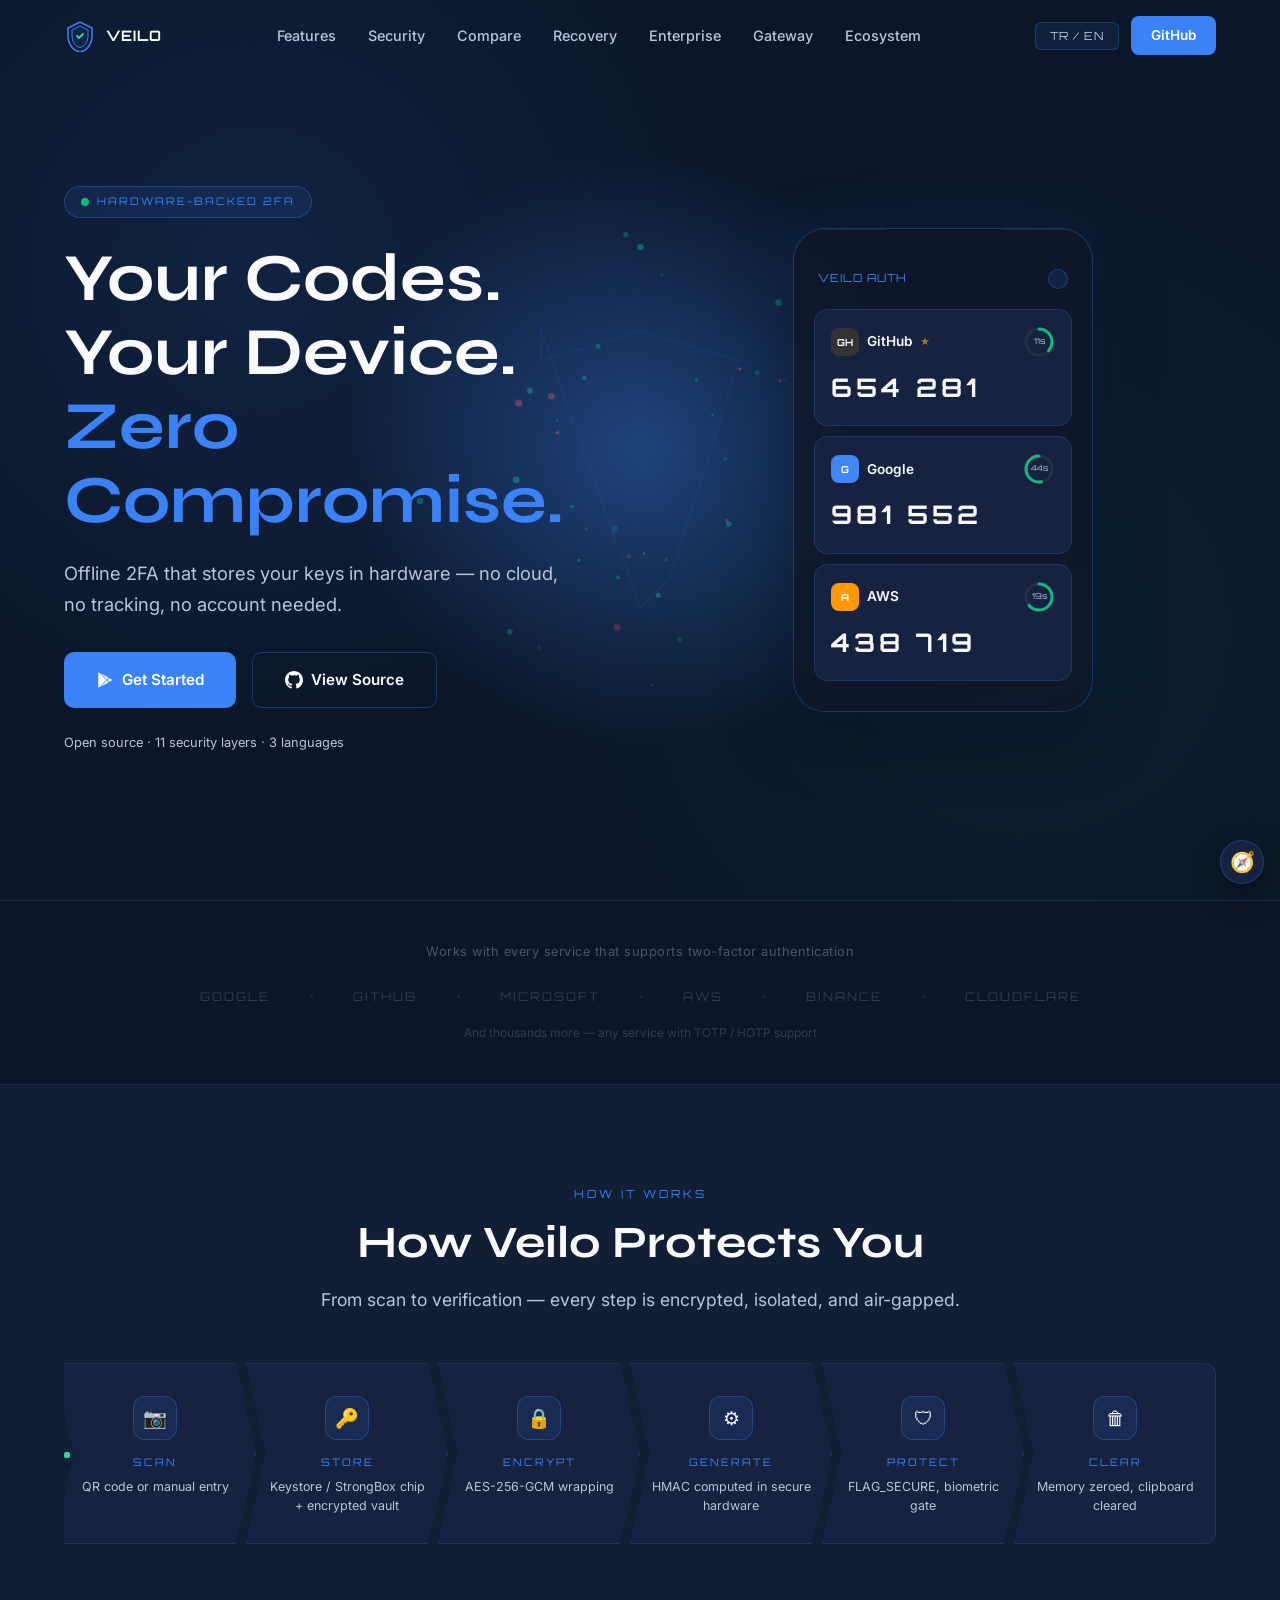
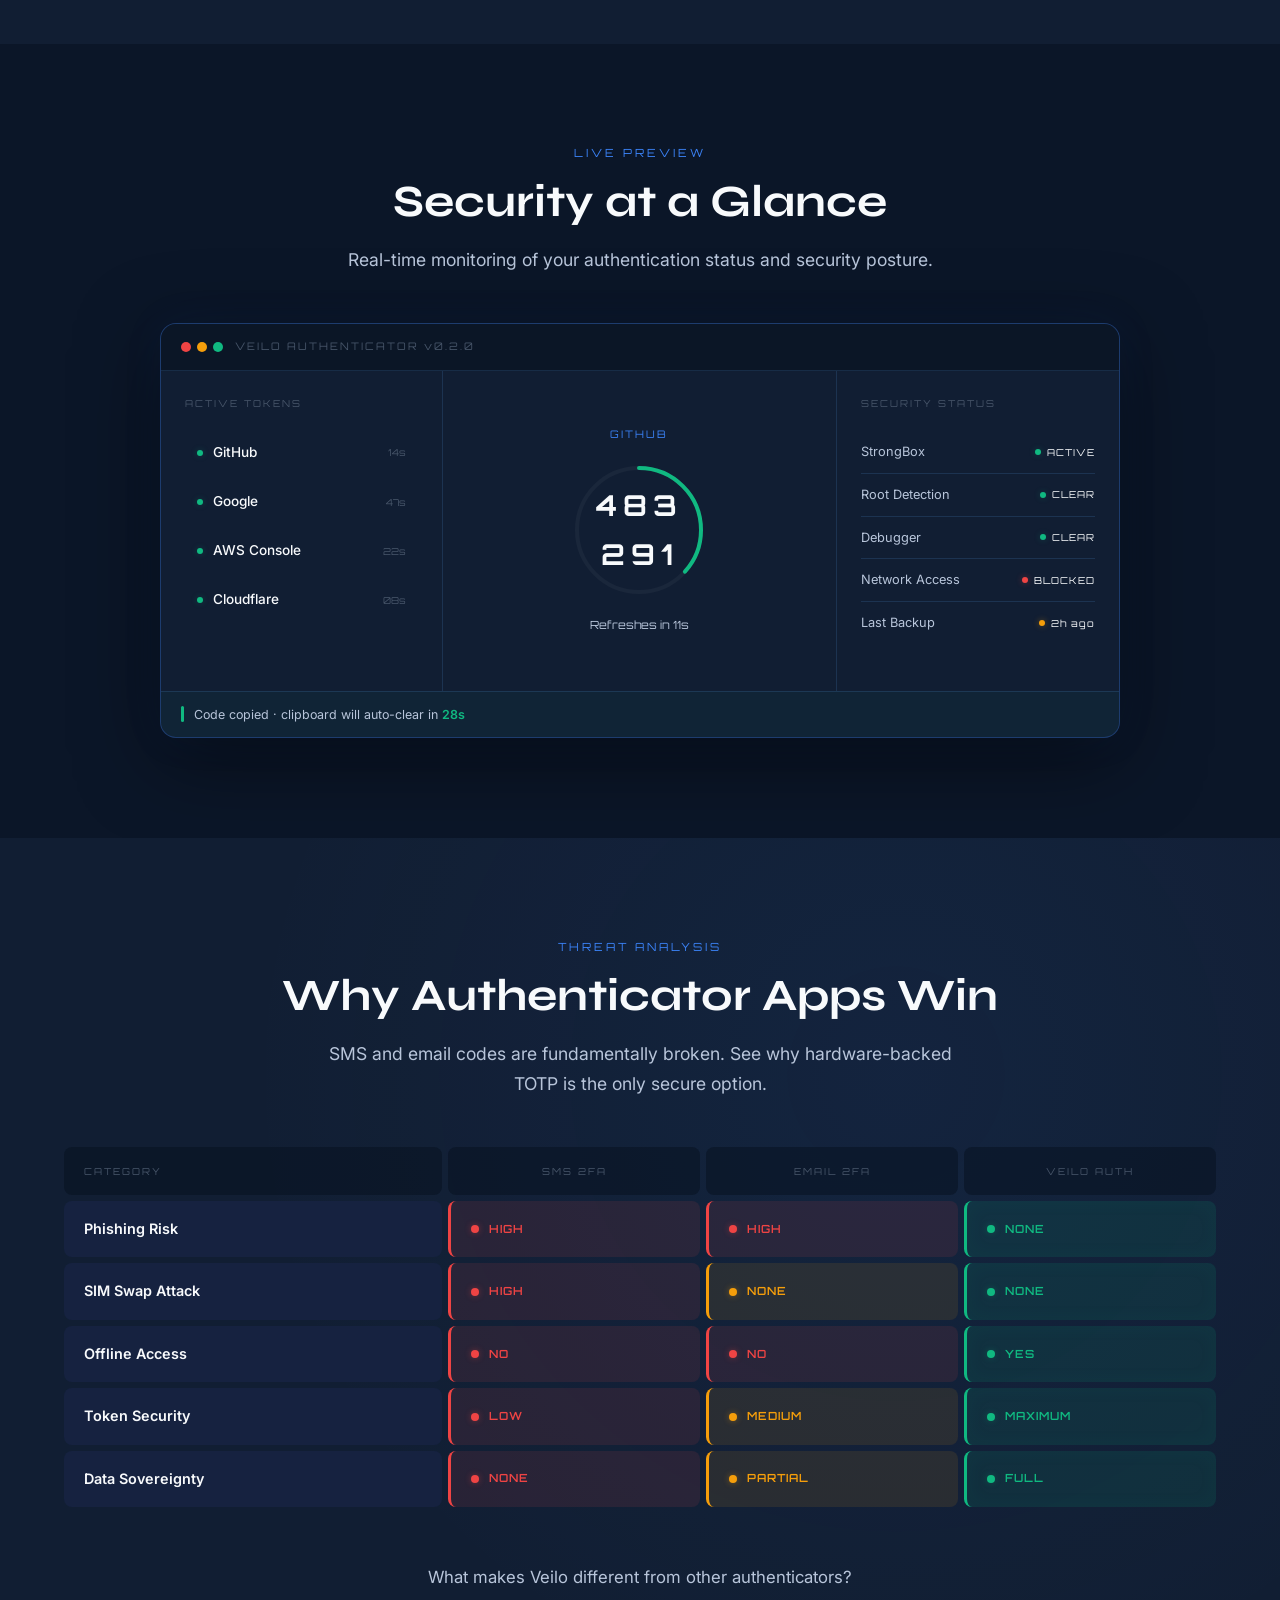
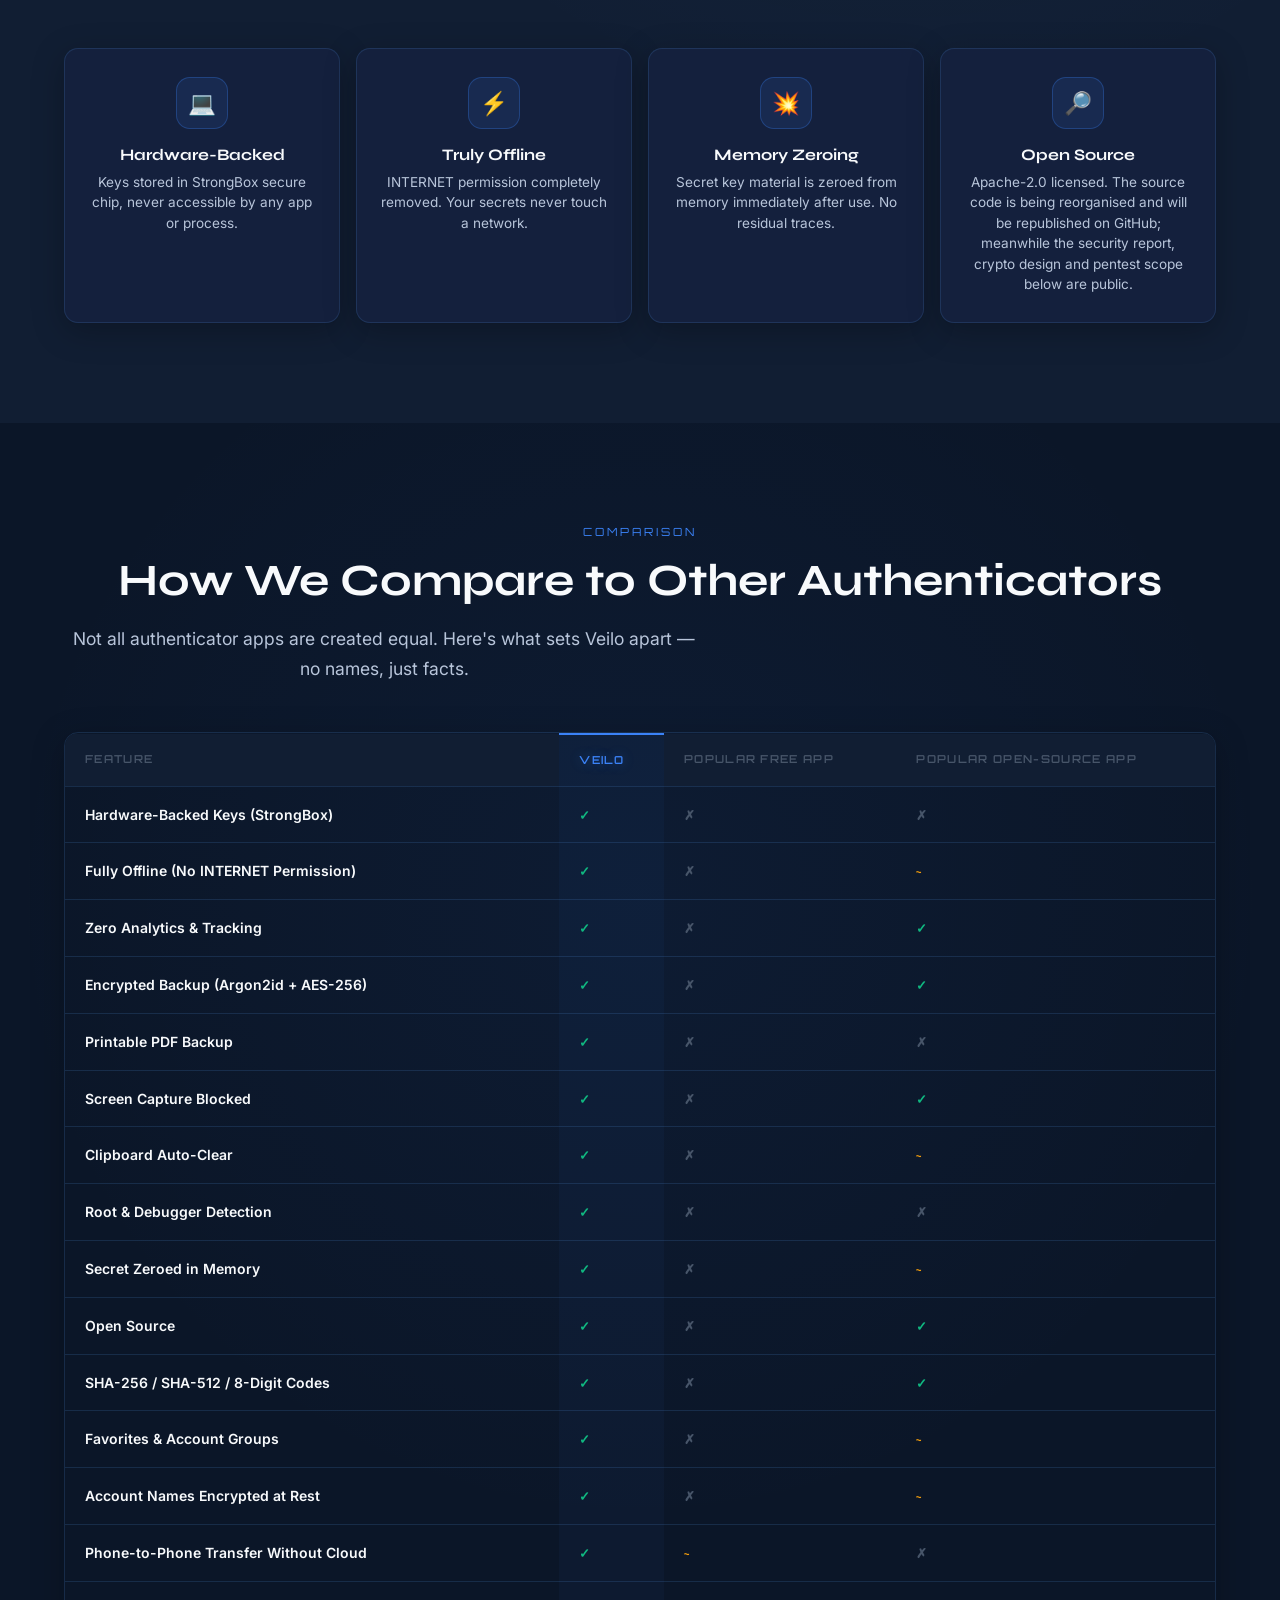
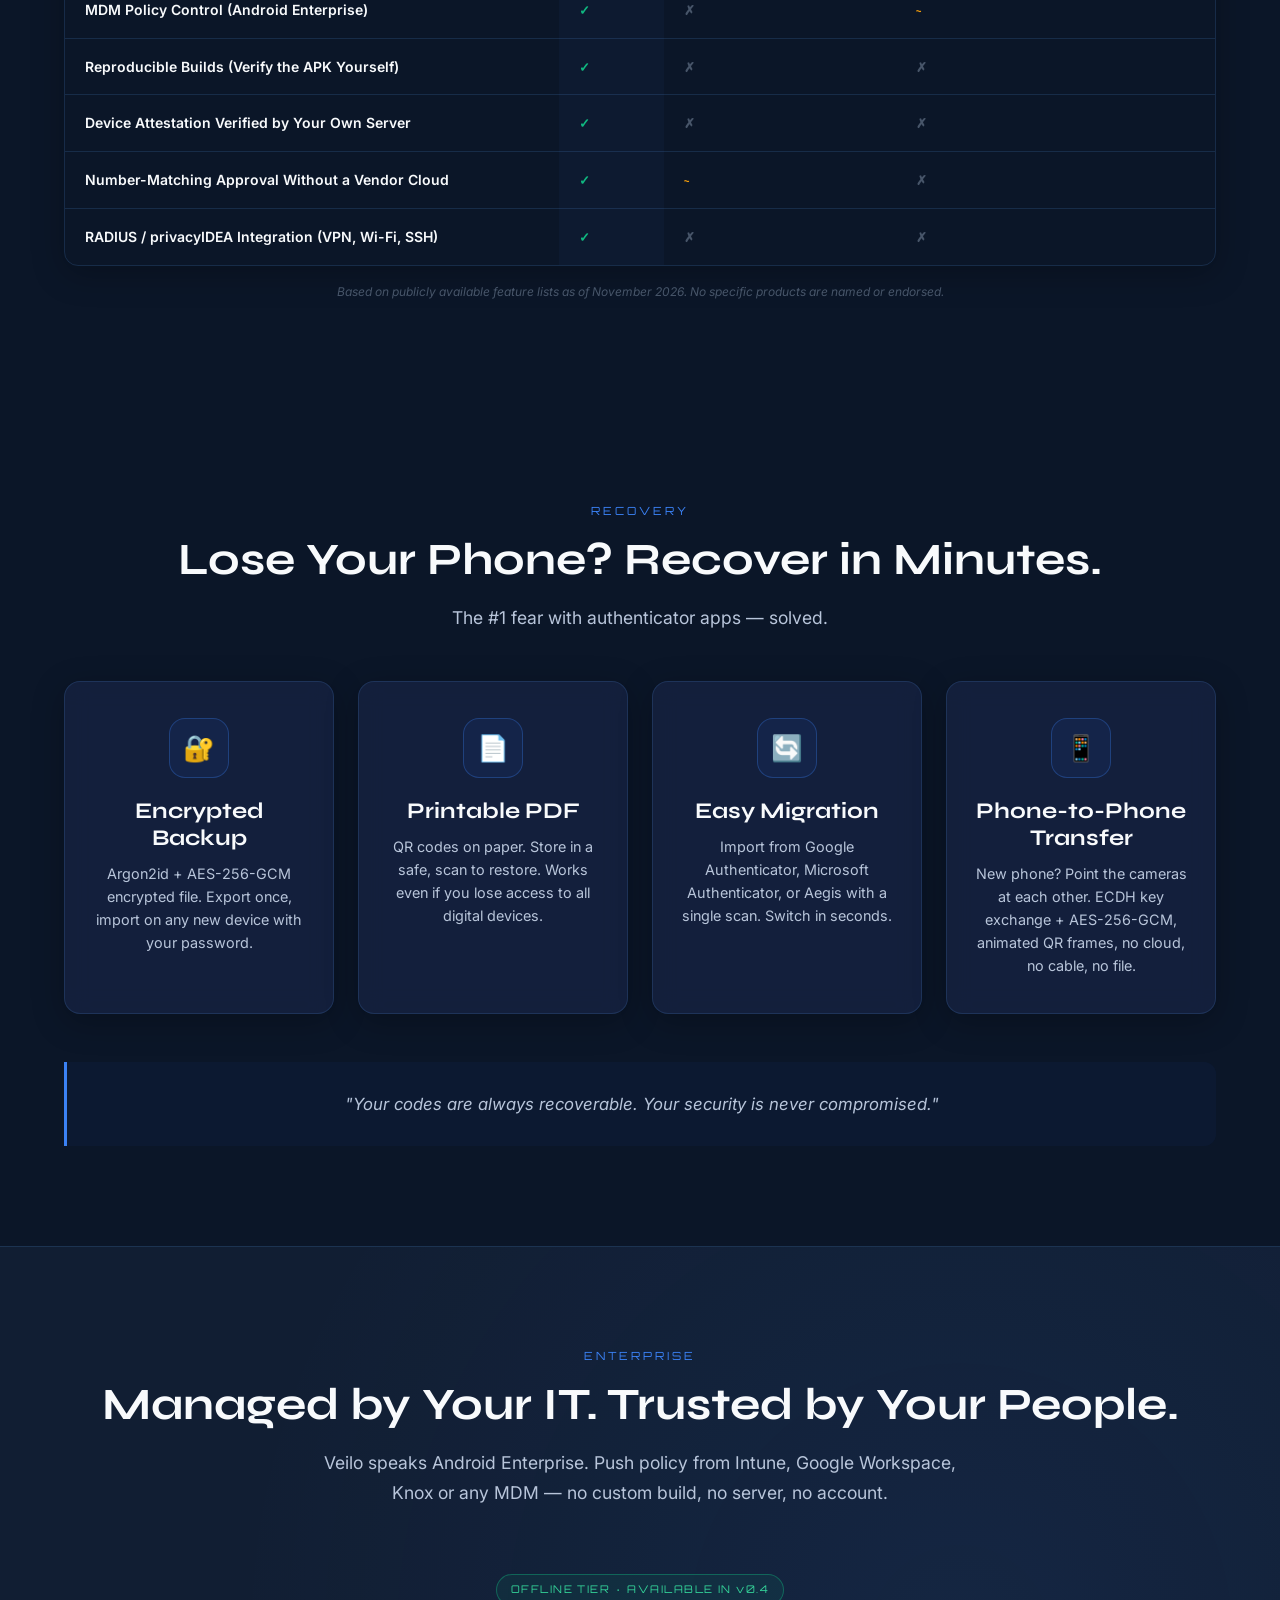
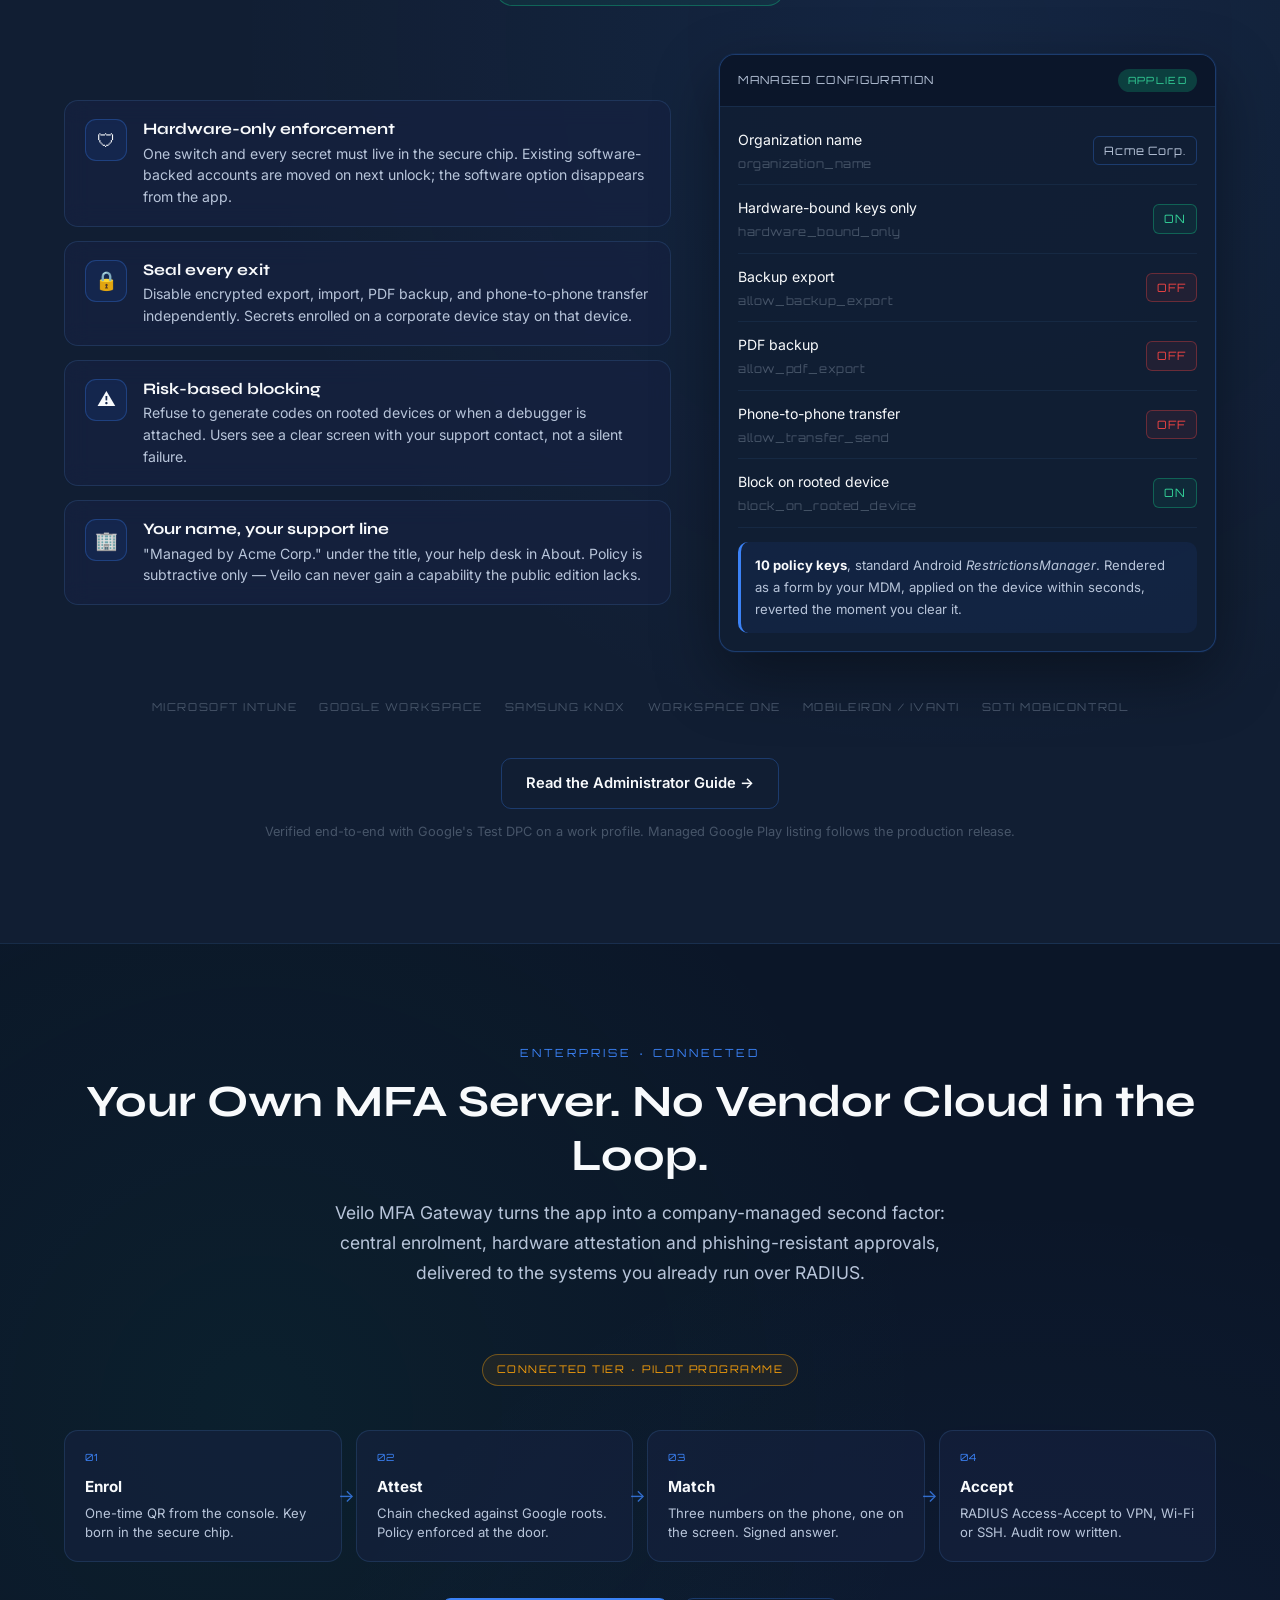
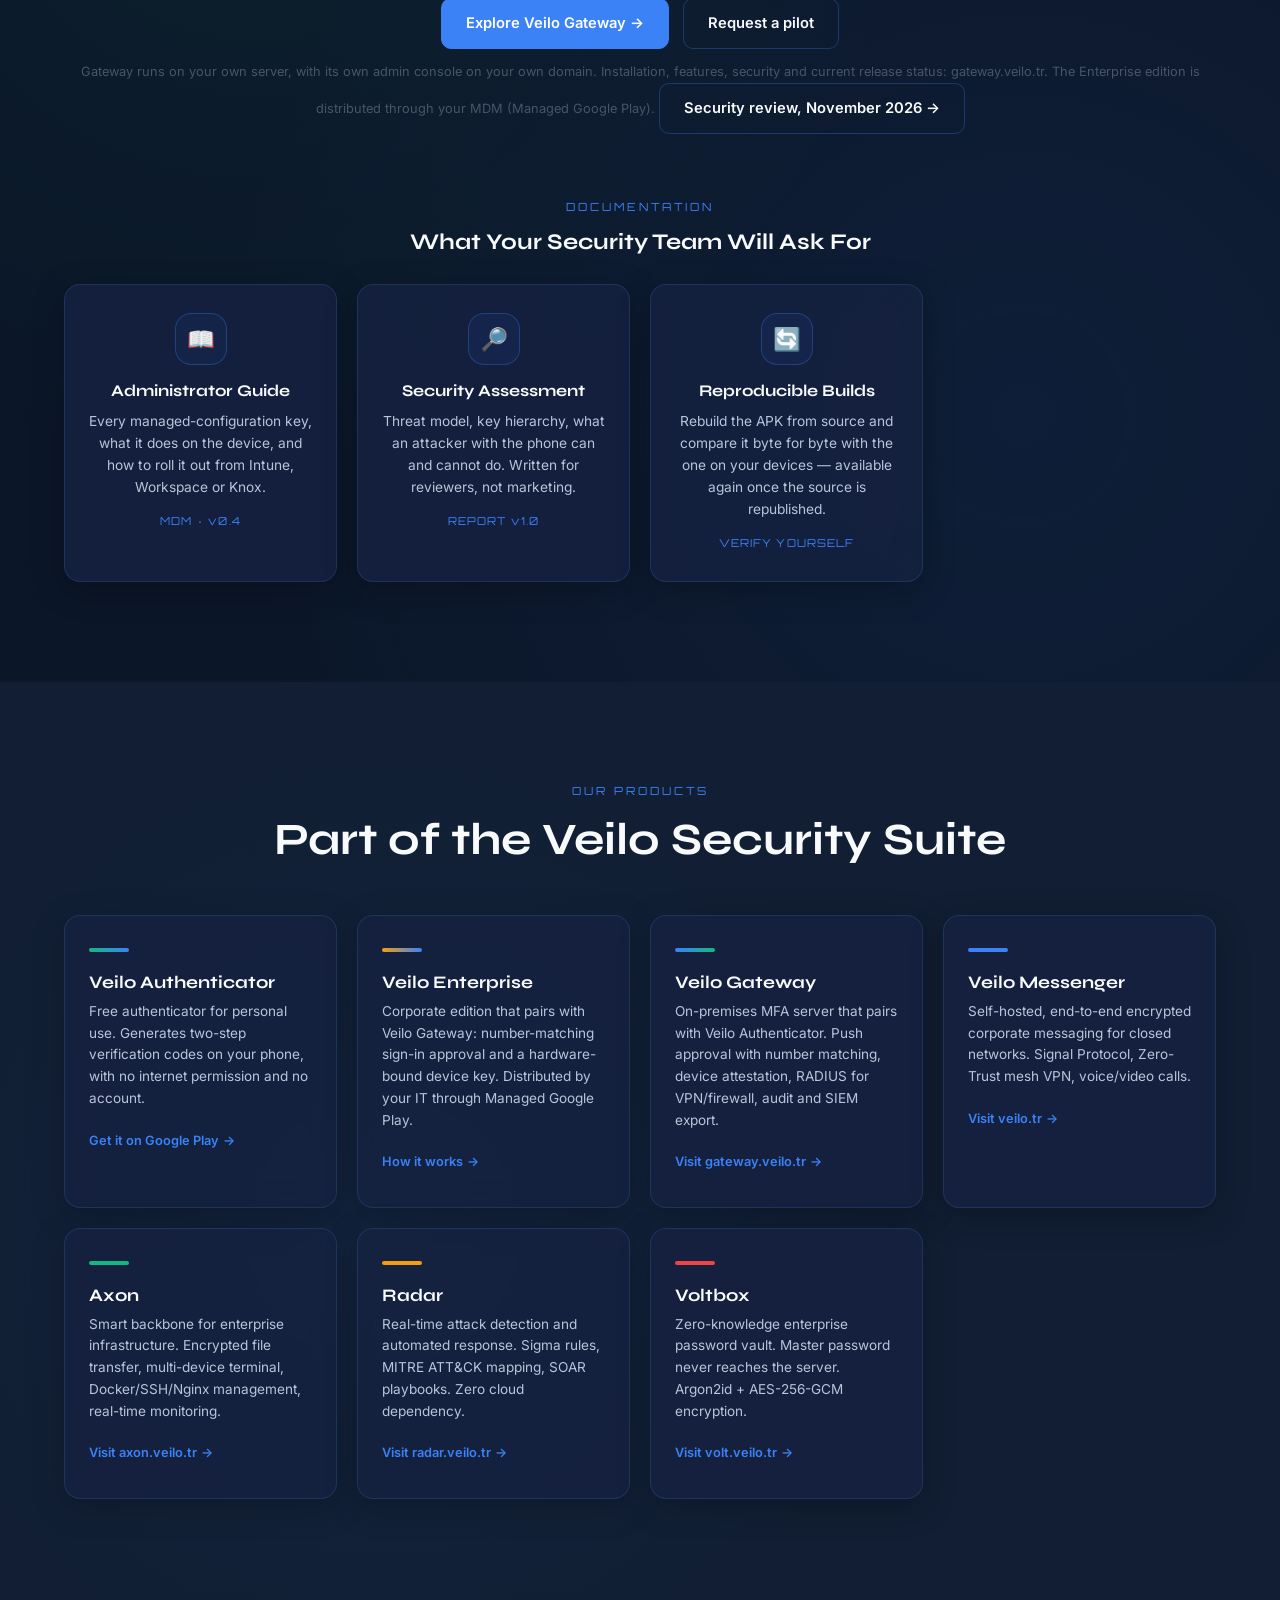
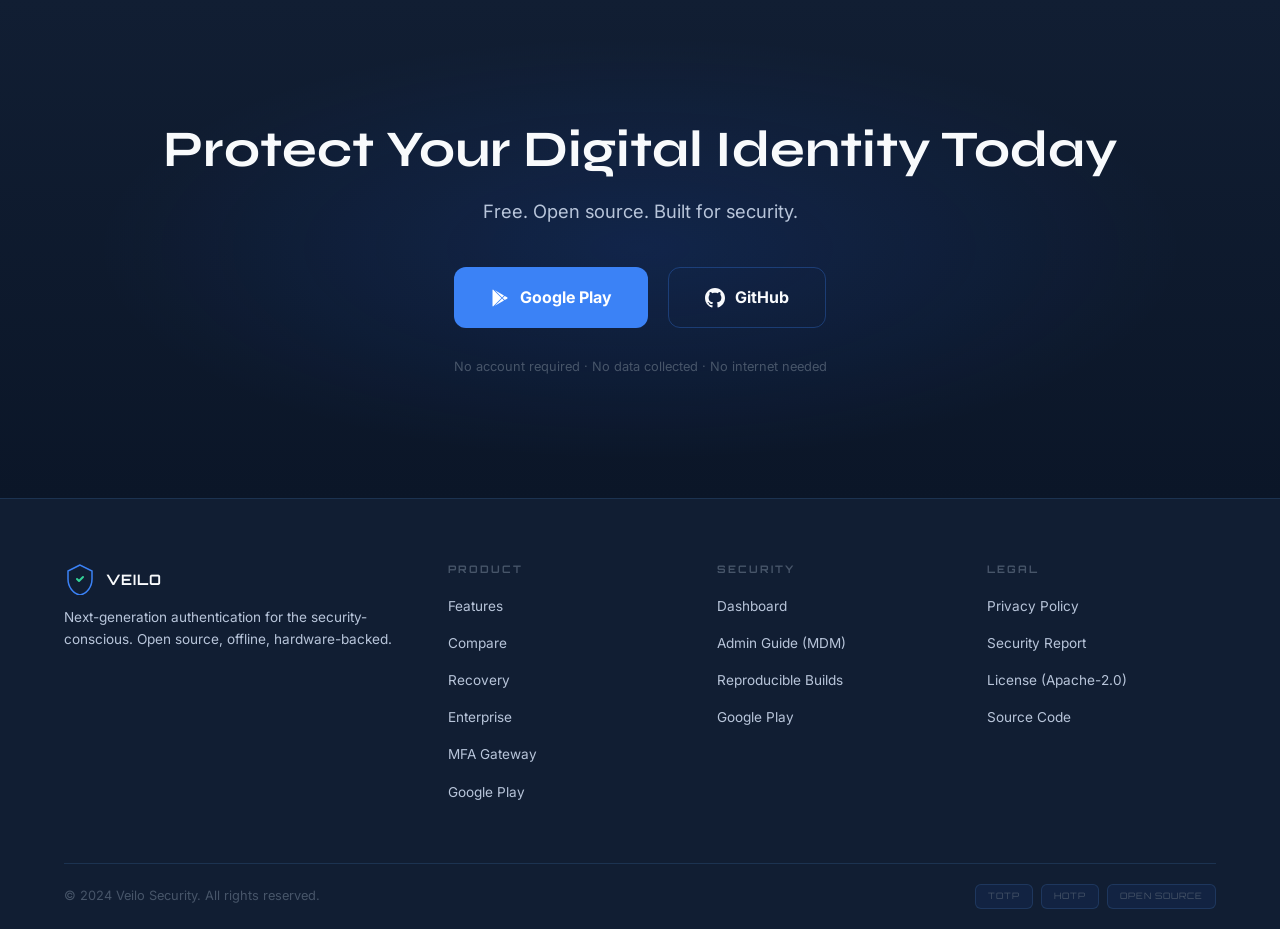
==== docs/index.html @ a07fba02 "Site: add on-page quick navigation (compass) to the landing page Adds the same vanilla-JS quick-nav " ====
<!DOCTYPE html>
<html lang="en">
<head>
    <meta charset="UTF-8">
    <meta name="viewport" content="width=device-width, initial-scale=1.0">
    <title>Veilo Authenticator — Your Codes. Your Device. Zero Compromise.</title>
    <meta name="description" content="Veilo Authenticator: offline, open-source two-factor authentication for Android. Hardware-backed keys, zero tracking, encrypted backup. TOTP, HOTP, MFA, OTP security.">
    <meta name="keywords" content="authenticator, 2FA, TOTP, HOTP, OTP, MFA, two factor authentication, security, offline authenticator, hardware-backed, StrongBox, open source, Android">
    <link rel="canonical" href="https://suleymanelbir.github.io/veilo-authenticator/">
    <link rel="preconnect" href="https://fonts.googleapis.com">
    <link rel="preconnect" href="https://fonts.gstatic.com" crossorigin>
    <link href="https://fonts.googleapis.com/css2?family=Inter:wght@300;400;500;600;700&family=Orbitron:wght@400;500;600;700;900&family=Syne:wght@600;700;800&display=swap" rel="stylesheet">
    <style>
        /* ============================================================
           VEILO AUTHENTICATOR — LANDING PAGE
           Design System: Microsoft Sentinel / Defender aesthetic
           ============================================================ */

        :root {
            --shield-blue: #3b82f6;
            --shield-blue-dark: #1e40af;
            --shield-glow: rgba(59,130,246,0.4);
            --shield-blue-subtle: rgba(96,165,250,0.15);
            --emerald: #10b981;
            --emerald-bright: #34d399;
            --emerald-glow: rgba(16,185,129,0.25);
            --bg-dark: #0b1628;
            --bg-panel: #111e33;
            --bg-card: #162240;
            --bg-card-hover: #1a2a4d;
            --threat-red: #ef4444;
            --amber: #f59e0b;
            --text-main: #f8fafc;
            --text-muted: #b8c5da;
            --text-faint: #475569;
            --border: var(--shield-blue-subtle);
            --border-strong: rgba(59,130,246,0.3);
            --font-display: 'Orbitron', monospace;
            --font-heading: 'Syne', sans-serif;
            --font-body: 'Inter', sans-serif;
            --ease: cubic-bezier(0.4, 0, 0.2, 1);
            --transition: 0.35s var(--ease);
        }

        /* ---- RESET & BASE ---- */
        *, *::before, *::after { margin: 0; padding: 0; box-sizing: border-box; }
        ::selection { background: rgba(37,99,235,0.3); color: #fff; }
        html { scroll-behavior: smooth; font-size: 16px; }

        body {
            font-family: var(--font-body);
            background: var(--bg-dark);
            color: var(--text-main);
            line-height: 1.7;
            overflow-x: hidden;
            -webkit-font-smoothing: antialiased;
            -moz-osx-font-smoothing: grayscale;
        }

        /* Custom Scrollbar */
        ::-webkit-scrollbar { width: 8px; }
        ::-webkit-scrollbar-track { background: var(--bg-dark); }
        ::-webkit-scrollbar-thumb { background: var(--shield-blue-dark); border-radius: 4px; }
        ::-webkit-scrollbar-thumb:hover { background: var(--shield-blue); }

        /* Reduced Motion */
        @media (prefers-reduced-motion: reduce) {
            *, *::before, *::after {
                animation-duration: 0.01ms !important;
                animation-iteration-count: 1 !important;
                transition-duration: 0.01ms !important;
            }
            html { scroll-behavior: auto; }
        }

        /* Language Toggle */
        .lang-tr { display: none; }
        body.tr .lang-en { display: none; }
        body.tr .lang-tr { display: block; }
        body.tr span.lang-en { display: none; }
        body.tr span.lang-tr { display: inline; }
        body.tr div.lang-en { display: none; }
        body.tr div.lang-tr { display: flex; }
        body.tr p.lang-en { display: none; }
        body.tr p.lang-tr { display: block; }
        body.tr h1.lang-en,
        body.tr h2.lang-en,
        body.tr h3.lang-en { display: none; }
        body.tr h1.lang-tr,
        body.tr h2.lang-tr,
        body.tr h3.lang-tr { display: block; }
        body.tr a.lang-en { display: none; }
        body.tr a.lang-tr { display: inline-flex; }
        body.tr li.lang-en { display: none; }
        body.tr li.lang-tr { display: list-item; }

        /* ---- TYPOGRAPHY ---- */
        h1, h2, h3, h4 { font-family: var(--font-heading); font-weight: 700; line-height: 1.2; }
        h1 { font-size: clamp(2.4rem, 5vw, 4rem); }
        h2 { font-size: clamp(1.8rem, 3.5vw, 2.8rem); }
        h3 { font-size: clamp(1.1rem, 2vw, 1.4rem); }

        .container {
            max-width: 1200px;
            margin: 0 auto;
            padding: 0 24px;
        }

        section {
            padding: 100px 0;
            position: relative;
        }

        .section-label {
            font-family: var(--font-display);
            font-size: 0.7rem;
            letter-spacing: 3px;
            text-transform: uppercase;
            color: var(--shield-blue);
            margin-bottom: 12px;
        }

        .section-title {
            margin-bottom: 16px;
        }

        .section-subtitle {
            color: var(--text-muted);
            font-size: 1.1rem;
            max-width: 640px;
            margin-bottom: 48px;
        }

        .text-center { text-align: center; }
        .mx-auto { margin-left: auto; margin-right: auto; }

        /* ---- REVEAL ANIMATION ---- */
        .reveal {
            opacity: 0;
            transform: translateY(30px);
            transition: opacity 0.7s var(--ease), transform 0.7s var(--ease);
        }
        .reveal.visible {
            opacity: 1;
            transform: translateY(0);
        }

        /* ============================================================
           NAVIGATION
           ============================================================ */
        .nav {
            position: fixed;
            top: 0;
            left: 0;
            right: 0;
            z-index: 1000;
            padding: 16px 0;
            transition: background 0.3s ease, padding 0.3s ease, box-shadow 0.3s ease;
        }
        .nav.scrolled {
            background: rgba(7, 17, 31, 0.92);
            backdrop-filter: blur(16px);
            -webkit-backdrop-filter: blur(16px);
            padding: 10px 0;
            box-shadow: 0 1px 0 var(--border);
        }
        .nav-inner {
            display: flex;
            align-items: center;
            justify-content: space-between;
            max-width: 1200px;
            margin: 0 auto;
            padding: 0 24px;
        }
        .nav-brand {
            display: flex;
            align-items: center;
            gap: 10px;
            text-decoration: none;
            color: var(--text-main);
        }
        .nav-brand svg {
            width: 32px;
            height: 32px;
        }
        .nav-brand span {
            font-family: var(--font-display);
            font-size: 0.9rem;
            font-weight: 700;
            letter-spacing: 1px;
        }
        .nav-links {
            display: flex;
            align-items: center;
            gap: 32px;
            list-style: none;
        }
        .nav-links a {
            text-decoration: none;
            color: var(--text-muted);
            font-size: 0.9rem;
            font-weight: 500;
            transition: color var(--transition);
        }
        .nav-links a:hover { color: var(--text-main); }

        .nav-actions {
            display: flex;
            align-items: center;
            gap: 12px;
        }

        .lang-toggle {
            background: rgba(59,130,246,0.1);
            border: 1px solid var(--border-strong);
            color: var(--text-muted);
            padding: 6px 14px;
            border-radius: 6px;
            font-family: var(--font-display);
            font-size: 0.7rem;
            letter-spacing: 1px;
            cursor: pointer;
            transition: all var(--transition);
        }
        .lang-toggle:hover {
            background: rgba(37,99,235,0.2);
            color: var(--text-main);
        }

        .btn-nav {
            background: var(--shield-blue);
            color: #fff;
            padding: 8px 20px;
            border-radius: 8px;
            text-decoration: none;
            font-weight: 600;
            font-size: 0.85rem;
            transition: all var(--transition);
            border: none;
            cursor: pointer;
        }
        .btn-nav:hover {
            background: var(--shield-blue-dark);
            box-shadow: 0 0 20px var(--shield-glow);
        }

        /* Hamburger */
        .hamburger {
            display: none;
            flex-direction: column;
            gap: 5px;
            cursor: pointer;
            background: none;
            border: none;
            padding: 4px;
        }
        .hamburger span {
            display: block;
            width: 24px;
            height: 2px;
            background: var(--text-main);
            border-radius: 2px;
            transition: all 0.3s ease;
        }
        .hamburger.active span:nth-child(1) { transform: translateY(7px) rotate(45deg); }
        .hamburger.active span:nth-child(2) { opacity: 0; }
        .hamburger.active span:nth-child(3) { transform: translateY(-7px) rotate(-45deg); }

        .mobile-menu {
            display: none;
            position: fixed;
            top: 0;
            left: 0;
            right: 0;
            bottom: 0;
            background: rgba(7,17,31,0.97);
            backdrop-filter: blur(20px);
            z-index: 999;
            flex-direction: column;
            align-items: center;
            justify-content: center;
            gap: 28px;
        }
        .mobile-menu.active { display: flex; }
        .mobile-menu a {
            color: var(--text-main);
            text-decoration: none;
            font-family: var(--font-heading);
            font-size: 1.5rem;
            font-weight: 700;
            transition: color var(--transition);
        }
        .mobile-menu a:hover { color: var(--shield-blue); }

        @media (max-width: 800px) {
            .nav-links { display: none; }
            .nav-actions .btn-nav { display: none; }
            .hamburger { display: flex; }
        }

        /* ============================================================
           SECTION 1: HERO
           ============================================================ */
        .hero {
            min-height: 100vh;
            display: flex;
            align-items: center;
            padding-top: 100px;
            padding-bottom: 60px;
            position: relative;
            overflow: hidden;
            background:
                radial-gradient(circle at 20% 30%, rgba(59,130,246,0.12), transparent 40%),
                radial-gradient(circle at 80% 70%, rgba(16,185,129,0.06), transparent 45%),
                var(--bg-dark);
        }

        #shield-canvas {
            position: absolute;
            top: 0;
            left: 0;
            width: 100%;
            height: 100%;
            pointer-events: none;
            z-index: 0;
        }

        .hero-bg-glow {
            position: absolute;
            width: 600px;
            height: 600px;
            border-radius: 50%;
            background: radial-gradient(circle, var(--shield-glow) 0%, transparent 70%);
            top: 50%;
            left: 50%;
            transform: translate(-50%, -50%);
            pointer-events: none;
            z-index: 0;
            animation: radar-pulse 4s ease-out infinite;
        }

        @keyframes radar-pulse {
            0% { opacity: 0.4; transform: translate(-50%, -50%) scale(0.8); }
            50% { opacity: 0.15; transform: translate(-50%, -50%) scale(1.2); }
            100% { opacity: 0.4; transform: translate(-50%, -50%) scale(0.8); }
        }

        .hero .container {
            position: relative;
            z-index: 2;
        }

        .hero-grid {
            display: grid;
            grid-template-columns: 1fr 1fr;
            gap: 60px;
            align-items: center;
        }

        .hero-badge {
            display: inline-flex;
            align-items: center;
            gap: 8px;
            background: rgba(59,130,246,0.1);
            border: 1px solid var(--border-strong);
            padding: 6px 16px;
            border-radius: 100px;
            font-family: var(--font-display);
            font-size: 0.65rem;
            letter-spacing: 2px;
            color: var(--shield-blue);
            margin-bottom: 24px;
        }
        .hero-badge .pulse-dot {
            width: 8px;
            height: 8px;
            border-radius: 50%;
            background: var(--emerald);
            animation: pulse-glow 2s ease-in-out infinite;
        }
        @keyframes pulse-glow {
            0%, 100% { box-shadow: 0 0 0 0 rgba(16,185,129,0.6); }
            50% { box-shadow: 0 0 0 6px rgba(16,185,129,0); }
        }

        .hero h1 {
            font-size: clamp(2.6rem, 5.5vw, 4.2rem);
            margin-bottom: 20px;
            line-height: 1.1;
        }
        .hero h1 .accent {
            color: var(--shield-blue);
            display: block;
        }

        .hero-subtitle {
            color: var(--text-muted);
            font-size: 1.15rem;
            line-height: 1.7;
            max-width: 520px;
            margin-bottom: 32px;
        }

        .hero-buttons {
            display: flex;
            gap: 16px;
            margin-bottom: 24px;
            flex-wrap: wrap;
        }

        .btn-primary {
            display: inline-flex;
            align-items: center;
            gap: 8px;
            background: var(--shield-blue);
            color: #fff;
            padding: 14px 32px;
            border-radius: 10px;
            text-decoration: none;
            font-weight: 600;
            font-size: 0.95rem;
            transition: all var(--transition);
            border: none;
            cursor: pointer;
        }
        .btn-primary:hover {
            background: var(--shield-blue-dark);
            box-shadow: 0 0 30px var(--shield-glow);
            transform: translateY(-2px);
        }

        .btn-outline {
            display: inline-flex;
            align-items: center;
            gap: 8px;
            background: transparent;
            color: var(--text-main);
            padding: 14px 32px;
            border-radius: 10px;
            text-decoration: none;
            font-weight: 600;
            font-size: 0.95rem;
            border: 1px solid var(--border-strong);
            transition: all var(--transition);
            cursor: pointer;
        }
        .btn-outline:hover {
            border-color: var(--shield-blue);
            background: rgba(37,99,235,0.08);
            transform: translateY(-2px);
        }

        .hero-trust {
            color: var(--text-faint);
            font-size: 0.8rem;
        }
        .hero-trust span {
            color: var(--text-muted);
        }

        /* Phone Mockup */
        .phone-mockup {
            position: relative;
            display: flex;
            justify-content: center;
            animation: float-phone 4s ease-in-out infinite;
        }
        @keyframes float-phone {
            0%, 100% { transform: translateY(0); }
            50% { transform: translateY(-12px); }
        }

        .phone-frame {
            width: 300px;
            background: rgba(15, 23, 42, 0.8);
            backdrop-filter: blur(20px);
            border: 1px solid var(--border-strong);
            border-radius: 32px;
            padding: 20px;
            box-shadow:
                0 0 60px rgba(37,99,235,0.15),
                0 20px 60px rgba(0,0,0,0.5),
                inset 0 1px 0 rgba(255,255,255,0.05);
        }
        .phone-notch {
            width: 120px;
            height: 24px;
            background: var(--bg-dark);
            border-radius: 0 0 16px 16px;
            margin: -20px auto 16px;
        }
        .phone-header {
            display: flex;
            align-items: center;
            justify-content: space-between;
            margin-bottom: 20px;
            padding: 0 4px;
        }
        .phone-header-title {
            font-family: var(--font-display);
            font-size: 0.7rem;
            letter-spacing: 1px;
            color: var(--shield-blue);
        }
        .phone-header-icon {
            width: 20px;
            height: 20px;
            border-radius: 50%;
            background: rgba(37,99,235,0.15);
            border: 1px solid var(--border-strong);
        }

        .otp-card {
            background: var(--bg-card);
            border: 1px solid var(--border);
            border-radius: 14px;
            padding: 16px;
            margin-bottom: 10px;
            transition: all 0.3s ease;
        }
        .otp-card:hover {
            border-color: var(--border-strong);
        }
        .otp-card-header {
            display: flex;
            align-items: center;
            justify-content: space-between;
            margin-bottom: 8px;
        }
        .otp-issuer {
            display: flex;
            align-items: center;
            gap: 8px;
        }
        .otp-issuer-icon {
            width: 28px;
            height: 28px;
            border-radius: 8px;
            display: flex;
            align-items: center;
            justify-content: center;
            font-family: var(--font-display);
            font-size: 0.6rem;
            font-weight: 700;
            color: #fff;
        }
        .otp-issuer-name {
            font-weight: 600;
            font-size: 0.85rem;
        }
        .otp-pin-badge {
            font-size: 0.6rem;
            color: var(--amber);
            opacity: 0.7;
        }
        .otp-timer-ring {
            position: relative;
            width: 32px;
            height: 32px;
        }
        .otp-timer-ring svg {
            width: 32px;
            height: 32px;
            transform: rotate(-90deg);
        }
        .otp-timer-ring .ring-bg {
            fill: none;
            stroke: rgba(255,255,255,0.06);
            stroke-width: 3;
        }
        .otp-timer-ring .ring-progress {
            fill: none;
            stroke: var(--emerald);
            stroke-width: 3;
            stroke-linecap: round;
            transition: stroke-dashoffset 1s linear, stroke 0.5s ease;
        }
        .otp-timer-text {
            position: absolute;
            top: 50%;
            left: 50%;
            transform: translate(-50%, -50%);
            font-family: var(--font-display);
            font-size: 0.5rem;
            color: var(--text-muted);
        }
        .otp-code {
            font-family: var(--font-display);
            font-size: 1.6rem;
            font-weight: 700;
            letter-spacing: 4px;
            color: var(--text-main);
        }
        .otp-code .digit {
            display: inline-block;
            transition: transform 0.3s ease, opacity 0.3s ease;
        }
        .otp-code .digit.changing {
            transform: translateY(-8px);
            opacity: 0;
        }

        @media (max-width: 800px) {
            .hero-grid {
                grid-template-columns: 1fr;
                text-align: center;
            }
            .hero-subtitle { margin-left: auto; margin-right: auto; }
            .hero-buttons { justify-content: center; }
            .hero-trust { text-align: center; }
            .phone-mockup { margin-top: 40px; }
        }

        /* ============================================================
           SECTION 2: TRUST STRIP
           ============================================================ */
        .trust-strip {
            padding: 40px 0;
            border-top: 1px solid var(--border);
            border-bottom: 1px solid var(--border);
            background: rgba(15,23,42,0.4);
            text-align: center;
        }
        .trust-strip-text {
            color: var(--text-faint);
            font-size: 0.8rem;
            margin-bottom: 24px;
            letter-spacing: 0.5px;
        }
        .trust-logos {
            display: flex;
            align-items: center;
            justify-content: center;
            gap: 40px;
            flex-wrap: wrap;
            margin-bottom: 16px;
        }
        .trust-logo {
            font-family: var(--font-display);
            font-size: 0.75rem;
            letter-spacing: 2px;
            color: var(--text-faint);
            opacity: 0.6;
            transition: opacity var(--transition);
        }
        .trust-logo:hover { opacity: 1; }
        .trust-dot {
            width: 3px;
            height: 3px;
            border-radius: 50%;
            background: var(--text-faint);
            opacity: 0.3;
        }
        .trust-compat {
            color: var(--text-faint);
            font-size: 0.75rem;
            margin-top: 12px;
            opacity: 0.6;
        }

        @media (max-width: 480px) {
            .trust-logos { gap: 20px; }
            .trust-dot { display: none; }
        }

        /* ============================================================
           SECTION 3: HOW IT WORKS — SECURITY PIPELINE
           ============================================================ */
        .pipeline-section {
            background: var(--bg-panel);
        }

        .pipeline-track {
            display: flex;
            align-items: stretch;
            gap: 0;
            margin-top: 48px;
            position: relative;
            overflow: hidden;
        }

        .pipeline-stage {
            flex: 1;
            position: relative;
            padding: 32px 20px 28px;
            background: var(--bg-card);
            border: 1px solid var(--border);
            text-align: center;
            transition: all var(--transition);
            cursor: default;
            clip-path: polygon(0 0, calc(100% - 20px) 0, 100% 50%, calc(100% - 20px) 100%, 0 100%, 20px 50%);
            margin-left: -10px;
        }
        .pipeline-stage:first-child {
            clip-path: polygon(0 0, calc(100% - 20px) 0, 100% 50%, calc(100% - 20px) 100%, 0 100%, 0 50%);
            margin-left: 0;
            border-radius: 12px 0 0 12px;
        }
        .pipeline-stage:last-child {
            clip-path: polygon(0 0, 100% 0, 100% 50%, 100% 100%, 0 100%, 20px 50%);
            border-radius: 0 12px 12px 0;
        }
        .pipeline-stage:hover {
            background: linear-gradient(180deg, rgba(59,130,246,0.34), rgba(37,99,235,0.14));
            border-color: var(--shield-blue);
            box-shadow: inset 0 3px 0 var(--shield-blue), inset 0 0 40px rgba(59,130,246,0.22);
            z-index: 2;
        }
        .pipeline-track:hover .pipeline-stage:not(:hover) { opacity: 0.5; }
        .pipeline-stage .pipeline-icon { transition: all var(--transition); }
        .pipeline-stage:hover .pipeline-icon {
            background: rgba(59,130,246,0.3);
            border-color: var(--shield-blue);
            box-shadow: 0 0 22px var(--shield-glow);
            transform: scale(1.18);
        }
        .pipeline-stage:hover .pipeline-label { color: #fff; text-shadow: 0 0 12px var(--shield-glow); }
        .pipeline-stage:hover .pipeline-desc { color: var(--text-main); }

        .pipeline-icon {
            width: 44px;
            height: 44px;
            border-radius: 12px;
            background: rgba(59,130,246,0.1);
            border: 1px solid var(--border-strong);
            display: flex;
            align-items: center;
            justify-content: center;
            margin: 0 auto 14px;
            font-size: 1.2rem;
        }

        .pipeline-label {
            font-family: var(--font-display);
            font-size: 0.65rem;
            letter-spacing: 2px;
            color: var(--shield-blue);
            margin-bottom: 6px;
            text-transform: uppercase;
        }

        .pipeline-desc {
            color: var(--text-muted);
            font-size: 0.78rem;
            line-height: 1.5;
        }

        /* Flowing dots */
        .pipeline-flow-dots {
            position: absolute;
            top: 50%;
            left: 0;
            width: 100%;
            height: 2px;
            pointer-events: none;
            z-index: 5;
        }
        .flow-dot {
            position: absolute;
            width: 6px;
            height: 6px;
            border-radius: 50%;
            background: var(--emerald-bright);
            box-shadow: 0 0 8px var(--emerald-glow);
            top: -2px;
            animation: flow-across 3s linear infinite;
        }
        .flow-dot:nth-child(2) { animation-delay: -1s; }
        .flow-dot:nth-child(3) { animation-delay: -2s; }

        @keyframes flow-across {
            0% { left: -2%; opacity: 0; }
            5% { opacity: 1; }
            95% { opacity: 1; }
            100% { left: 102%; opacity: 0; }
        }

        @media (max-width: 800px) {
            .pipeline-track {
                flex-direction: column;
                gap: 8px;
            }
            .pipeline-stage {
                clip-path: none !important;
                margin-left: 0 !important;
                border-radius: 12px !important;
            }
            .pipeline-flow-dots { display: none; }
        }

        /* ============================================================
           SECTION 4: LIVE DASHBOARD (FILM FRAME)
           ============================================================ */
        .dashboard-section {
            background: var(--bg-dark);
        }

        .film-frame {
            background: var(--bg-panel);
            border: 1px solid var(--border-strong);
            border-radius: 16px;
            overflow: hidden;
            box-shadow: 0 20px 80px rgba(0,0,0,0.5), 0 0 40px rgba(37,99,235,0.08);
            max-width: 960px;
            margin: 48px auto 0;
        }

        .film-titlebar {
            display: flex;
            align-items: center;
            gap: 12px;
            padding: 14px 20px;
            background: rgba(7,17,31,0.6);
            border-bottom: 1px solid var(--border);
        }
        .film-dots {
            display: flex;
            gap: 6px;
        }
        .film-dots span {
            width: 10px;
            height: 10px;
            border-radius: 50%;
        }
        .film-dots span:nth-child(1) { background: var(--threat-red); }
        .film-dots span:nth-child(2) { background: var(--amber); }
        .film-dots span:nth-child(3) { background: var(--emerald); }
        .film-titlebar-text {
            font-family: var(--font-display);
            font-size: 0.65rem;
            letter-spacing: 2px;
            color: var(--text-faint);
        }

        .film-body {
            display: grid;
            grid-template-columns: 1fr 1.4fr 1fr;
            gap: 0;
            min-height: 320px;
        }

        .film-col {
            padding: 24px;
            border-right: 1px solid var(--border);
        }
        .film-col:last-child { border-right: none; }

        .film-col-title {
            font-family: var(--font-display);
            font-size: 0.6rem;
            letter-spacing: 2px;
            color: var(--text-faint);
            margin-bottom: 20px;
            text-transform: uppercase;
        }

        /* Left: Active Tokens */
        .token-item {
            display: flex;
            align-items: center;
            gap: 10px;
            padding: 10px 12px;
            border-radius: 8px;
            margin-bottom: 6px;
            transition: background var(--transition);
            cursor: default;
        }
        .token-item:hover { background: rgba(37,99,235,0.06); }
        .token-dot {
            width: 6px;
            height: 6px;
            border-radius: 50%;
            background: var(--emerald);
            box-shadow: 0 0 6px var(--emerald-glow);
        }
        .token-name {
            font-size: 0.85rem;
            font-weight: 500;
            flex: 1;
        }
        .token-time {
            font-family: var(--font-display);
            font-size: 0.6rem;
            color: var(--text-faint);
        }

        /* Center: Big OTP */
        .film-otp-center {
            display: flex;
            flex-direction: column;
            align-items: center;
            justify-content: center;
            text-align: center;
        }
        .film-otp-issuer {
            font-family: var(--font-display);
            font-size: 0.65rem;
            letter-spacing: 2px;
            color: var(--shield-blue);
            margin-bottom: 16px;
        }
        .film-otp-ring {
            position: relative;
            width: 140px;
            height: 140px;
            margin-bottom: 16px;
        }
        .film-otp-ring svg {
            width: 140px;
            height: 140px;
            transform: rotate(-90deg);
        }
        .film-otp-ring .ring-bg {
            fill: none;
            stroke: rgba(255,255,255,0.04);
            stroke-width: 4;
        }
        .film-otp-ring .ring-progress {
            fill: none;
            stroke: var(--emerald);
            stroke-width: 4;
            stroke-linecap: round;
            transition: stroke-dashoffset 1s linear, stroke 0.5s ease;
        }
        .film-otp-code {
            position: absolute;
            top: 50%;
            left: 50%;
            transform: translate(-50%, -50%);
            font-family: var(--font-display);
            font-size: 1.8rem;
            font-weight: 700;
            letter-spacing: 6px;
            color: var(--text-main);
        }
        .film-otp-timer {
            font-family: var(--font-display);
            font-size: 0.7rem;
            color: var(--text-muted);
        }

        /* Right: Security Status */
        .status-item {
            display: flex;
            align-items: center;
            justify-content: space-between;
            padding: 10px 0;
            border-bottom: 1px solid var(--border);
        }
        .status-item:last-child { border-bottom: none; }
        .status-label {
            font-size: 0.8rem;
            color: var(--text-muted);
        }
        .status-value {
            display: flex;
            align-items: center;
            gap: 6px;
            font-family: var(--font-display);
            font-size: 0.6rem;
            letter-spacing: 1px;
        }
        .status-dot {
            width: 6px;
            height: 6px;
            border-radius: 50%;
        }
        .status-dot.green {
            background: var(--emerald);
            box-shadow: 0 0 6px var(--emerald-glow);
        }
        .status-dot.red {
            background: var(--threat-red);
            box-shadow: 0 0 6px rgba(239,68,68,0.4);
        }
        .status-dot.amber {
            background: var(--amber);
            box-shadow: 0 0 6px rgba(245,158,11,0.4);
        }

        /* Bottom bar */
        .film-bottom {
            display: flex;
            align-items: center;
            gap: 10px;
            padding: 12px 20px;
            border-top: 1px solid var(--border);
            background: rgba(16,185,129,0.04);
        }
        .film-bottom-stripe {
            width: 3px;
            height: 16px;
            border-radius: 2px;
            background: var(--emerald);
        }
        .film-bottom-text {
            font-size: 0.78rem;
            color: var(--text-muted);
        }
        .film-bottom-text strong {
            color: var(--emerald);
            font-weight: 600;
        }

        @media (max-width: 800px) {
            .film-body {
                grid-template-columns: 1fr;
            }
            .film-col { border-right: none; border-bottom: 1px solid var(--border); }
            .film-col:last-child { border-bottom: none; }
        }

        /* ============================================================
           SECTION 5: THREAT HEATMAP
           ============================================================ */
        .heatmap-section {
            background:
                radial-gradient(circle at 70% 20%, rgba(59,130,246,0.06), transparent 50%),
                var(--bg-panel);
        }

        .heatmap-grid {
            display: grid;
            grid-template-columns: 1.5fr 1fr 1fr 1fr;
            gap: 6px;
            margin-top: 48px;
        }

        .heatmap-header {
            padding: 16px 20px;
            font-family: var(--font-display);
            font-size: 0.6rem;
            letter-spacing: 2px;
            color: var(--text-faint);
            text-transform: uppercase;
            background: rgba(7,17,31,0.5);
            border-radius: 8px;
        }

        .heatmap-category {
            padding: 16px 20px;
            background: var(--bg-card);
            border-radius: 8px;
            font-weight: 600;
            font-size: 0.9rem;
            display: flex;
            align-items: center;
        }

        .heatmap-cell {
            padding: 16px 20px;
            border-radius: 8px;
            display: flex;
            align-items: center;
            gap: 10px;
            font-family: var(--font-display);
            font-size: 0.7rem;
            letter-spacing: 1px;
            font-weight: 600;
            border-left: 3px solid transparent;
            transition: all var(--transition);
        }
        .heatmap-cell:hover {
            transform: translateX(2px);
        }

        .heatmap-cell.red {
            background: rgba(239,68,68,0.1);
            border-left-color: var(--threat-red);
            color: var(--threat-red);
        }
        .heatmap-cell.amber {
            background: rgba(245,158,11,0.1);
            border-left-color: var(--amber);
            color: var(--amber);
        }
        .heatmap-cell.green {
            background: rgba(16,185,129,0.1);
            border-left-color: var(--emerald);
            color: var(--emerald);
            box-shadow: inset 0 0 20px rgba(16,185,129,0.05);
        }

        .heatmap-cell-dot {
            width: 8px;
            height: 8px;
            border-radius: 50%;
            flex-shrink: 0;
        }
        .heatmap-cell.red .heatmap-cell-dot {
            background: var(--threat-red);
            box-shadow: 0 0 6px rgba(239,68,68,0.4);
        }
        .heatmap-cell.amber .heatmap-cell-dot {
            background: var(--amber);
            box-shadow: 0 0 6px rgba(245,158,11,0.4);
        }
        .heatmap-cell.green .heatmap-cell-dot {
            background: var(--emerald);
            box-shadow: 0 0 6px var(--emerald-glow);
        }

        @media (max-width: 800px) {
            .heatmap-grid {
                grid-template-columns: 1fr 1fr 1fr 1fr;
                font-size: 0.7rem;
            }
            .heatmap-header, .heatmap-category, .heatmap-cell {
                padding: 10px 10px;
                font-size: 0.55rem;
            }
        }
        @media (max-width: 480px) {
            .heatmap-grid {
                grid-template-columns: 1.2fr 1fr 1fr 1fr;
            }
            .heatmap-cell-dot { display: none; }
            .heatmap-header, .heatmap-category, .heatmap-cell {
                padding: 8px 6px;
                font-size: 0.5rem;
                letter-spacing: 0;
            }
        }

        /* Differentiator cards */
        .diff-cards {
            display: grid;
            grid-template-columns: repeat(4, 1fr);
            gap: 16px;
            margin-top: 56px;
        }

        .diff-card {
            background: rgba(22,34,64,0.85);
            backdrop-filter: blur(12px);
            -webkit-backdrop-filter: blur(12px);
            border: 1px solid var(--shield-blue-subtle);
            border-radius: 14px;
            padding: 28px 24px;
            text-align: center;
            transition: all var(--transition);
            box-shadow: 0 8px 32px rgba(0,0,0,0.25);
        }
        .diff-card:hover {
            border-color: var(--border-strong);
            transform: translateY(-4px);
            box-shadow: 0 12px 40px rgba(59,130,246,0.15), 0 8px 32px rgba(0,0,0,0.3);
            background: rgba(26,42,77,0.9);
        }
        .diff-card-icon {
            width: 52px;
            height: 52px;
            border-radius: 14px;
            background: rgba(59,130,246,0.1);
            border: 1px solid var(--border-strong);
            display: flex;
            align-items: center;
            justify-content: center;
            margin: 0 auto 16px;
            font-size: 1.4rem;
        }
        .diff-card h3 {
            font-size: 1rem;
            margin-bottom: 8px;
        }
        .diff-card p {
            color: var(--text-muted);
            font-size: 0.85rem;
            line-height: 1.5;
        }

        .diff-question {
            text-align: center;
            margin-top: 56px;
            color: var(--text-muted);
            font-size: 1.05rem;
        }

        @media (max-width: 800px) {
            .diff-cards { grid-template-columns: 1fr 1fr; }
        }
        @media (max-width: 480px) {
            .diff-cards { grid-template-columns: 1fr; }
        }

        /* ============================================================
           SECTION 5b: AUTHENTICATOR COMPARISON
           ============================================================ */
        .compare-section {
            background:
                radial-gradient(circle at 50% 30%, rgba(59,130,246,0.05), transparent 50%),
                var(--bg-dark);
        }

        .compare-wrap {
            overflow-x: auto;
            margin-top: 48px;
            border: 1px solid var(--border);
            border-radius: 14px;
            box-shadow: 0 8px 32px rgba(0,0,0,0.25);
        }

        .compare-table {
            width: 100%;
            border-collapse: collapse;
            min-width: 780px;
            font-size: 14px;
        }

        .compare-table th,
        .compare-table td {
            padding: 16px 20px;
            text-align: left;
            border-bottom: 1px solid var(--border);
        }

        .compare-table thead th {
            font-family: var(--font-display);
            font-size: 11px;
            font-weight: 600;
            letter-spacing: 0.12em;
            text-transform: uppercase;
            color: var(--text-faint);
            background: var(--bg-panel);
        }

        .compare-table thead th.veilo-col {
            color: var(--shield-blue);
            text-shadow: 0 0 12px var(--shield-glow);
            background: rgba(59,130,246,0.06);
            border-top: 2px solid var(--shield-blue);
        }

        .compare-table tbody tr {
            transition: background var(--transition);
        }

        .compare-table tbody tr:hover td {
            background: rgba(59,130,246,0.16);
            border-bottom-color: rgba(59,130,246,0.45);
        }
        .compare-table tbody tr:hover td.veilo-col {
            background: rgba(59,130,246,0.28);
        }
        .compare-table tbody tr:hover td.feat-name {
            color: #fff;
            box-shadow: inset 4px 0 0 var(--shield-blue);
        }
        .compare-table tbody tr:hover .cmp-yes {
            text-shadow: 0 0 10px var(--emerald-glow);
        }

        .compare-table tbody tr:last-child td {
            border-bottom: none;
        }

        .compare-table td.feat-name {
            font-weight: 600;
            color: var(--text-main);
        }

        .compare-table td.veilo-col {
            background: rgba(59,130,246,0.04);
        }

        .cmp-yes {
            color: var(--emerald);
            font-family: var(--font-display);
            font-weight: 700;
            font-size: 13px;
        }

        .cmp-no {
            color: var(--text-faint);
            font-family: var(--font-display);
            font-weight: 700;
            font-size: 13px;
        }

        .cmp-partial {
            color: var(--amber);
            font-family: var(--font-display);
            font-weight: 700;
            font-size: 13px;
        }

        .compare-note {
            text-align: center;
            color: var(--text-faint);
            font-size: 12px;
            margin-top: 16px;
            font-style: italic;
        }

        @media (max-width: 800px) {
            .compare-table { font-size: 12px; }
            .compare-table th, .compare-table td { padding: 12px 14px; }
        }

        /* ============================================================
           SECTION 6: RECOVERY & BACKUP
           ============================================================ */
        .recovery-section {
            background: var(--bg-dark);
        }

        .recovery-cards {
            display: grid;
            grid-template-columns: repeat(4, 1fr);
            gap: 24px;
            margin-top: 48px;
        }

        .recovery-card {
            background: rgba(22,34,64,0.85);
            backdrop-filter: blur(12px);
            -webkit-backdrop-filter: blur(12px);
            border: 1px solid var(--shield-blue-subtle);
            border-radius: 16px;
            padding: 36px 28px;
            text-align: center;
            transition: all var(--transition);
            position: relative;
            overflow: hidden;
            box-shadow: 0 8px 32px rgba(0,0,0,0.25);
        }
        .recovery-card::before {
            content: '';
            position: absolute;
            top: 0;
            left: 0;
            right: 0;
            height: 3px;
            background: linear-gradient(90deg, var(--shield-blue), var(--emerald));
            opacity: 0;
            transition: opacity var(--transition);
        }
        .recovery-card:hover {
            border-color: var(--border-strong);
            transform: translateY(-4px);
            box-shadow: 0 16px 48px rgba(0,0,0,0.3);
        }
        .recovery-card:hover::before { opacity: 1; }

        .recovery-icon {
            width: 60px;
            height: 60px;
            border-radius: 16px;
            background: rgba(37,99,235,0.08);
            border: 1px solid var(--border-strong);
            display: flex;
            align-items: center;
            justify-content: center;
            margin: 0 auto 20px;
            font-size: 1.6rem;
        }

        .recovery-card h3 {
            margin-bottom: 10px;
        }
        .recovery-card p {
            color: var(--text-muted);
            font-size: 0.9rem;
            line-height: 1.6;
        }

        .recovery-callout {
            margin-top: 48px;
            padding: 28px 36px;
            background: rgba(37,99,235,0.05);
            border-left: 3px solid var(--shield-blue);
            border-radius: 0 12px 12px 0;
            text-align: center;
        }
        .recovery-callout p {
            color: var(--text-muted);
            font-size: 1.05rem;
            font-style: italic;
            line-height: 1.7;
        }

        @media (max-width: 1100px) {
            .recovery-cards { grid-template-columns: repeat(2, 1fr); }
        }
        @media (max-width: 800px) {
            .recovery-cards { grid-template-columns: 1fr; }
        }

        /* ============================================================
           SECTION 7: ECOSYSTEM
           ============================================================ */
        /* ---- ENTERPRISE ---- */
        .enterprise-section {
            background:
                radial-gradient(circle at 75% 30%, rgba(59,130,246,0.08), transparent 55%),
                var(--bg-panel);
            border-top: 1px solid var(--border);
        }
        .enterprise-grid {
            display: grid;
            grid-template-columns: 1.1fr 0.9fr;
            gap: 48px;
            align-items: center;
            margin-top: 48px;
        }
        .policy-list { display: flex; flex-direction: column; gap: 14px; }
        .policy-item {
            display: flex;
            gap: 16px;
            align-items: flex-start;
            padding: 18px 20px;
            background: rgba(22,34,64,0.7);
            backdrop-filter: blur(12px);
            -webkit-backdrop-filter: blur(12px);
            border: 1px solid var(--shield-blue-subtle);
            border-radius: 14px;
            transition: all var(--transition);
        }
        .policy-item:hover { border-color: var(--border-strong); transform: translateX(4px); }
        .policy-item-icon {
            flex: 0 0 42px;
            width: 42px; height: 42px;
            border-radius: 11px;
            background: rgba(37,99,235,0.1);
            border: 1px solid var(--border-strong);
            display: flex; align-items: center; justify-content: center;
            font-size: 1.15rem;
        }
        .policy-item h4 { font-size: 1rem; margin-bottom: 4px; }
        .policy-item p { color: var(--text-muted); font-size: 0.88rem; line-height: 1.55; }

        /* MDM console mockup */
        .mdm-panel {
            background: rgba(17,30,51,0.9);
            border: 1px solid var(--border-strong);
            border-radius: 16px;
            overflow: hidden;
            box-shadow: 0 24px 64px rgba(0,0,0,0.4), 0 0 0 1px rgba(59,130,246,0.08);
        }
        .mdm-head {
            display: flex; align-items: center; justify-content: space-between;
            padding: 14px 18px;
            background: rgba(11,22,40,0.8);
            border-bottom: 1px solid var(--border);
            font-family: var(--font-display);
            font-size: 0.7rem;
            letter-spacing: 0.12em;
            color: var(--text-muted);
        }
        .mdm-head .mdm-badge {
            padding: 3px 10px;
            border-radius: 999px;
            background: var(--emerald-glow);
            color: var(--emerald-bright);
            font-size: 0.62rem;
        }
        .mdm-body { padding: 10px 18px 18px; }
        .mdm-row {
            display: flex; align-items: center; justify-content: space-between;
            padding: 11px 0;
            border-bottom: 1px solid rgba(96,165,250,0.08);
            font-size: 0.88rem;
        }
        .mdm-row:last-child { border-bottom: none; }
        .mdm-row .mdm-key { color: var(--text-main); }
        .mdm-row .mdm-key small { display: block; color: var(--text-faint); font-size: 0.72rem; font-family: var(--font-display); letter-spacing: 0.05em; margin-top: 2px; }
        .mdm-val {
            font-family: var(--font-display);
            font-size: 0.72rem;
            letter-spacing: 0.08em;
            padding: 4px 10px;
            border-radius: 6px;
            border: 1px solid var(--border-strong);
            color: var(--text-muted);
            white-space: nowrap;
        }
        .mdm-val.on { color: var(--emerald-bright); border-color: rgba(16,185,129,0.4); background: rgba(16,185,129,0.08); }
        .mdm-val.off { color: var(--threat-red); border-color: rgba(239,68,68,0.35); background: rgba(239,68,68,0.08); }
        .mdm-foot {
            margin-top: 14px;
            padding: 12px 14px;
            border-radius: 10px;
            background: rgba(37,99,235,0.08);
            border-left: 3px solid var(--shield-blue);
            font-size: 0.82rem;
            color: var(--text-muted);
        }
        .mdm-foot strong { color: var(--text-main); }
        .enterprise-logos {
            display: flex; flex-wrap: wrap; gap: 10px 22px;
            justify-content: center;
            margin-top: 40px;
            color: var(--text-faint);
            font-family: var(--font-display);
            font-size: 0.68rem;
            letter-spacing: 0.14em;
        }
        .enterprise-logos span { padding: 6px 0; }
        .enterprise-cta { text-align: center; margin-top: 36px; }
        .enterprise-cta a {
            display: inline-flex; align-items: center; gap: 8px;
            padding: 12px 24px;
            border-radius: 10px;
            border: 1px solid var(--border-strong);
            color: var(--text-main);
            font-weight: 600;
            font-size: 0.92rem;
            transition: all var(--transition);
        }
        .enterprise-cta a:hover { border-color: var(--shield-blue); background: rgba(59,130,246,0.1); }
        .enterprise-cta a { text-decoration: none; }
        .enterprise-cta a + a { margin-left: 10px; }
        .enterprise-cta a.cta-primary { background: var(--shield-blue); border-color: var(--shield-blue); color: #fff; }
        .enterprise-cta a.cta-primary:hover { filter: brightness(1.1); background: var(--shield-blue); }
        @media (max-width: 520px) { .enterprise-cta a { display: flex; justify-content: center; } .enterprise-cta a + a { margin: 10px 0 0; } }
        .enterprise-cta small { display: block; margin-top: 12px; color: var(--text-faint); font-size: 0.8rem; }
        @media (max-width: 960px) {
            .enterprise-grid { grid-template-columns: 1fr; gap: 32px; }
        }

        /* Tier badges (v0.4 offline / v0.5 connected) */
        .tier-badge {
            display: inline-flex; align-items: center; gap: 8px;
            margin-top: 18px;
            padding: 6px 14px;
            border-radius: 999px;
            border: 1px solid rgba(245,158,11,0.4);
            background: rgba(245,158,11,0.08);
            color: var(--amber);
            font-family: var(--font-display);
            font-size: 0.66rem;
            letter-spacing: 0.14em;
        }
        .tier-badge.live {
            border-color: rgba(16,185,129,0.4);
            background: rgba(16,185,129,0.08);
            color: var(--emerald-bright);
        }

        /* ============================================================
           SECTION 6c: GATEWAY (ENTERPRISE CONNECTED)
           ============================================================ */
        .gateway-section {
            background:
                radial-gradient(circle at 20% 35%, rgba(16,185,129,0.06), transparent 50%),
                radial-gradient(circle at 80% 80%, rgba(59,130,246,0.08), transparent 55%),
                var(--bg-dark);
            border-top: 1px solid var(--border);
        }
        .gateway-flow {
            display: grid;
            grid-template-columns: repeat(4, 1fr);
            gap: 14px;
            margin-top: 44px;
        }
        .gateway-step {
            position: relative;
            padding: 18px 18px 18px 20px;
            background: rgba(22,34,64,0.6);
            border: 1px solid var(--shield-blue-subtle);
            border-radius: 14px;
        }
        .gateway-step::after {
            content: '\2192';
            position: absolute; right: -14px; top: 50%; transform: translateY(-50%);
            color: var(--shield-blue); font-size: 1.1rem; opacity: 0.8;
        }
        .gateway-step:last-child::after { content: none; }
        .gateway-step .step-no {
            font-family: var(--font-display); font-size: 0.62rem; letter-spacing: 0.14em;
            color: var(--shield-blue); margin-bottom: 8px;
        }
        .gateway-step h5 { font-size: 0.95rem; margin-bottom: 4px; }
        .gateway-step p { color: var(--text-muted); font-size: 0.82rem; line-height: 1.5; }
        .mdm-tabs { display: flex; gap: 4px; padding: 10px 18px 0; border-bottom: 1px solid var(--border); background: rgba(11,22,40,0.5); }
        .mdm-tabs > span { padding: 8px 14px; font-size: 0.78rem; color: var(--text-muted); border-bottom: 2px solid transparent; margin-bottom: -1px; }
        .mdm-tabs > span.on { color: var(--text-main); border-bottom-color: var(--shield-blue); }
        .mdm-val.pending { color: var(--amber); border-color: rgba(245,158,11,0.4); background: rgba(245,158,11,0.08); }

        /* Documentation strip */
        .docs-strip { margin-top: 64px; }
        .docs-cards {
            display: grid;
            grid-template-columns: repeat(4, 1fr);
            gap: 20px;
            margin-top: 28px;
        }
        .docs-card {
            display: block;
            padding: 28px 22px;
            color: inherit;
            text-decoration: none;
        }
        .docs-card .recovery-icon { width: 52px; height: 52px; font-size: 1.4rem; margin-bottom: 16px; }
        .docs-card h3 { font-size: 1.02rem; }
        .docs-card p { font-size: 0.86rem; }
        .docs-card small {
            display: block; margin-top: 14px;
            color: var(--shield-blue);
            font-family: var(--font-display); font-size: 0.68rem; letter-spacing: 0.1em;
        }
        @media (max-width: 1100px) {
            .docs-cards { grid-template-columns: repeat(2, 1fr); }
            .gateway-flow { grid-template-columns: repeat(2, 1fr); }
            .gateway-step::after { content: none; }
        }
        @media (max-width: 800px) {
            .docs-cards { grid-template-columns: 1fr; }
            .gateway-flow { grid-template-columns: 1fr; }
        }

        .ecosystem-section {
            background:
                radial-gradient(circle at 30% 60%, rgba(59,130,246,0.06), transparent 50%),
                var(--bg-panel);
        }

        .ecosystem-cards {
            display: grid;
            grid-template-columns: repeat(4, 1fr);
            gap: 20px;
            margin-top: 48px;
        }

        .eco-card {
            background: rgba(22,34,64,0.85);
            backdrop-filter: blur(12px);
            -webkit-backdrop-filter: blur(12px);
            border: 1px solid var(--shield-blue-subtle);
            border-radius: 16px;
            padding: 32px 24px;
            transition: all var(--transition);
            position: relative;
            overflow: hidden;
            box-shadow: 0 8px 32px rgba(0,0,0,0.25);
        }
        .eco-card:hover {
            border-color: var(--border-strong);
            transform: translateY(-4px);
            box-shadow: 0 12px 40px rgba(59,130,246,0.15), 0 8px 32px rgba(0,0,0,0.3);
        }

        .eco-accent {
            width: 40px;
            height: 4px;
            border-radius: 2px;
            margin-bottom: 20px;
        }

        .eco-card h3 {
            font-size: 1.1rem;
            margin-bottom: 8px;
        }
        .eco-card p {
            color: var(--text-muted);
            font-size: 0.85rem;
            line-height: 1.6;
            margin-bottom: 16px;
        }
        .eco-link {
            color: var(--shield-blue);
            font-size: 0.8rem;
            font-weight: 600;
            text-decoration: none;
            display: inline-flex;
            align-items: center;
            gap: 4px;
            transition: gap var(--transition);
        }
        .eco-link:hover { gap: 8px; }

        @media (max-width: 1100px) {
            .ecosystem-cards { grid-template-columns: repeat(3, 1fr); }
        }
        @media (max-width: 800px) {
            .ecosystem-cards { grid-template-columns: 1fr 1fr; }
        }
        @media (max-width: 480px) {
            .ecosystem-cards { grid-template-columns: 1fr; }
        }

        /* ============================================================
           SECTION 8: FINAL CTA
           ============================================================ */
        .cta-section {
            padding: 120px 0;
            text-align: center;
            position: relative;
            overflow: hidden;
        }
        .cta-bg {
            position: absolute;
            top: 0; left: 0; right: 0; bottom: 0;
            background:
                radial-gradient(ellipse at center, rgba(37,99,235,0.15) 0%, transparent 60%),
                linear-gradient(180deg, var(--bg-panel) 0%, var(--bg-dark) 100%);
            pointer-events: none;
        }
        .cta-section .container { position: relative; z-index: 2; }
        .cta-section h2 {
            font-size: clamp(2rem, 4vw, 3.2rem);
            margin-bottom: 16px;
        }
        .cta-subtitle {
            color: var(--text-muted);
            font-size: 1.15rem;
            margin-bottom: 40px;
        }
        .cta-buttons {
            display: flex;
            justify-content: center;
            gap: 20px;
            flex-wrap: wrap;
            margin-bottom: 28px;
        }
        .btn-cta {
            display: inline-flex;
            align-items: center;
            gap: 10px;
            padding: 16px 36px;
            border-radius: 12px;
            text-decoration: none;
            font-weight: 700;
            font-size: 1rem;
            transition: all var(--transition);
        }
        .btn-cta.primary {
            background: var(--shield-blue);
            color: #fff;
        }
        .btn-cta.primary:hover {
            background: var(--shield-blue-dark);
            box-shadow: 0 0 40px var(--shield-glow);
            transform: translateY(-2px);
        }
        .btn-cta.secondary {
            background: transparent;
            color: var(--text-main);
            border: 1px solid var(--border-strong);
        }
        .btn-cta.secondary:hover {
            border-color: var(--shield-blue);
            background: rgba(37,99,235,0.08);
            transform: translateY(-2px);
        }
        .cta-note {
            color: var(--text-faint);
            font-size: 0.8rem;
        }

        /* ============================================================
           FOOTER
           ============================================================ */
        .footer {
            background: var(--bg-panel);
            border-top: 1px solid var(--border);
            padding: 64px 0 0;
        }
        .footer-grid {
            display: grid;
            grid-template-columns: 1.5fr 1fr 1fr 1fr;
            gap: 40px;
            padding-bottom: 48px;
        }
        .footer-brand p {
            color: var(--text-muted);
            font-size: 0.85rem;
            line-height: 1.6;
            margin-top: 12px;
        }
        .footer-col h4 {
            font-family: var(--font-display);
            font-size: 0.65rem;
            letter-spacing: 2px;
            color: var(--text-faint);
            margin-bottom: 16px;
            text-transform: uppercase;
        }
        .footer-col ul {
            list-style: none;
        }
        .footer-col li {
            margin-bottom: 10px;
        }
        .footer-col a {
            color: var(--text-muted);
            text-decoration: none;
            font-size: 0.85rem;
            transition: color var(--transition);
        }
        .footer-col a:hover { color: var(--text-main); }

        .footer-bottom {
            border-top: 1px solid var(--border);
            padding: 20px 0;
            display: flex;
            align-items: center;
            justify-content: space-between;
            flex-wrap: wrap;
            gap: 16px;
        }
        .footer-copy {
            color: var(--text-faint);
            font-size: 0.8rem;
        }
        .footer-badges {
            display: flex;
            gap: 8px;
        }
        .footer-badge {
            padding: 4px 12px;
            border-radius: 6px;
            background: rgba(37,99,235,0.08);
            border: 1px solid var(--border);
            font-family: var(--font-display);
            font-size: 0.55rem;
            letter-spacing: 1px;
            color: var(--text-faint);
        }

        @media (max-width: 800px) {
            .footer-grid { grid-template-columns: 1fr 1fr; }
        }
        @media (max-width: 480px) {
            .footer-grid { grid-template-columns: 1fr; }
            .footer-bottom { justify-content: center; text-align: center; }
        }
    </style>
</head>
<body>

    <!-- ============================================================
         NAVIGATION
         ============================================================ -->
    <nav class="nav" id="nav">
        <div class="nav-inner">
            <a href="#" class="nav-brand">
                <svg viewBox="0 0 32 32" fill="none">
                    <path d="M16 2L4 8v8c0 7.73 5.12 14.96 12 16 6.88-1.04 12-8.27 12-16V8L16 2z" fill="none" stroke="var(--shield-blue)" stroke-width="1.5"/>
                    <path d="M16 6L8 10v6c0 5.55 3.4 10.74 8 11.5 4.6-.76 8-5.95 8-11.5v-6L16 6z" fill="rgba(37,99,235,0.12)" stroke="var(--shield-blue)" stroke-width="1"/>
                    <path d="M13 16l2 2 4-4" stroke="var(--emerald-bright)" stroke-width="2" stroke-linecap="round" stroke-linejoin="round"/>
                </svg>
                <span>VEILO</span>
            </a>
            <ul class="nav-links">
                <li><a href="#features"><span class="lang-en">Features</span><span class="lang-tr">Özellikler</span></a></li>
                <li><a href="#security"><span class="lang-en">Security</span><span class="lang-tr">Güvenlik</span></a></li>
                <li><a href="#compare"><span class="lang-en">Compare</span><span class="lang-tr">Karşılaştır</span></a></li>
                <li><a href="#recovery"><span class="lang-en">Recovery</span><span class="lang-tr">Kurtarma</span></a></li>
                <li><a href="#enterprise"><span class="lang-en">Enterprise</span><span class="lang-tr">Kurumsal</span></a></li>
                <li><a href="#gateway">Gateway</a></li>
                <li><a href="#ecosystem"><span class="lang-en">Ecosystem</span><span class="lang-tr">Ekosistem</span></a></li>
            </ul>
            <div class="nav-actions">
                <button class="lang-toggle" id="langToggle">TR / EN</button>
                <a href="https://github.com/suleymanelbir/veilo-authenticator" class="btn-nav" target="_blank">
                    <span class="lang-en">GitHub</span>
                    <span class="lang-tr">GitHub</span>
                </a>
                <button class="hamburger" id="hamburger" aria-label="Menu">
                    <span></span>
                    <span></span>
                    <span></span>
                </button>
            </div>
        </div>
    </nav>

    <!-- Mobile Menu -->
    <div class="mobile-menu" id="mobileMenu">
        <a href="#features" class="mobile-link"><span class="lang-en">Features</span><span class="lang-tr">Özellikler</span></a>
        <a href="#security" class="mobile-link"><span class="lang-en">Security</span><span class="lang-tr">Güvenlik</span></a>
        <a href="#compare" class="mobile-link"><span class="lang-en">Compare</span><span class="lang-tr">Karşılaştır</span></a>
        <a href="#recovery" class="mobile-link"><span class="lang-en">Recovery</span><span class="lang-tr">Kurtarma</span></a>
        <a href="#enterprise" class="mobile-link"><span class="lang-en">Enterprise</span><span class="lang-tr">Kurumsal</span></a>
        <a href="#gateway" class="mobile-link">Gateway</a>
        <a href="#ecosystem" class="mobile-link"><span class="lang-en">Ecosystem</span><span class="lang-tr">Ekosistem</span></a>
        <button class="lang-toggle" onclick="toggleLanguage()">TR / EN</button>
    </div>

    <!-- ============================================================
         SECTION 1: HERO
         ============================================================ -->
    <section class="hero" id="hero">
        <canvas id="shield-canvas"></canvas>
        <div class="hero-bg-glow"></div>
        <div class="container">
            <div class="hero-grid">
                <div class="hero-left">
                    <div class="hero-badge">
                        <div class="pulse-dot"></div>
                        <span class="lang-en">HARDWARE-BACKED 2FA</span>
                        <span class="lang-tr">DONANIM DESTEKLİ 2FA</span>
                    </div>

                    <h1 class="lang-en">Your Codes. Your Device.<span class="accent">Zero Compromise.</span></h1>
                    <h1 class="lang-tr">Kodlarınız. Cihazınız.<span class="accent">Sıfır Taviz.</span></h1>

                    <p class="hero-subtitle lang-en">Offline 2FA that stores your keys in hardware — no cloud, no tracking, no account needed.</p>
                    <p class="hero-subtitle lang-tr">Anahtarlarınızı donanımda saklayan çevrimdışı 2FA — bulut yok, izleme yok, hesap gerekmez.</p>

                    <div class="hero-buttons">
                        <a href="https://play.google.com/store/apps/details?id=tr.veilo.authenticator" class="btn-primary" target="_blank">
                            <svg width="18" height="18" viewBox="0 0 24 24" fill="currentColor"><path d="M3.609 1.814L13.792 12 3.61 22.186a.996.996 0 0 1-.61-.92V2.734a1 1 0 0 1 .609-.92zm10.89 10.893l2.302 2.302-10.937 6.333 8.635-8.635zm3.199-3.198l2.807 1.626a1 1 0 0 1 0 1.73l-2.808 1.626L15.206 12l2.492-2.491zM5.864 2.658L16.8 8.99l-2.3 2.3-8.636-8.632z"/></svg>
                            <span class="lang-en">Get Started</span>
                            <span class="lang-tr">Başla</span>
                        </a>
                        <a href="https://github.com/suleymanelbir/veilo-authenticator" class="btn-outline" target="_blank">
                            <svg width="18" height="18" viewBox="0 0 24 24" fill="currentColor"><path d="M12 0c-6.626 0-12 5.373-12 12 0 5.302 3.438 9.8 8.207 11.387.599.111.793-.261.793-.577v-2.234c-3.338.726-4.033-1.416-4.033-1.416-.546-1.387-1.333-1.756-1.333-1.756-1.089-.745.083-.729.083-.729 1.205.084 1.839 1.237 1.839 1.237 1.07 1.834 2.807 1.304 3.492.997.107-.775.418-1.305.762-1.604-2.665-.305-5.467-1.334-5.467-5.931 0-1.311.469-2.381 1.236-3.221-.124-.303-.535-1.524.117-3.176 0 0 1.008-.322 3.301 1.23.957-.266 1.983-.399 3.003-.404 1.02.005 2.047.138 3.006.404 2.291-1.552 3.297-1.23 3.297-1.23.653 1.653.242 2.874.118 3.176.77.84 1.235 1.911 1.235 3.221 0 4.609-2.807 5.624-5.479 5.921.43.372.823 1.102.823 2.222v3.293c0 .319.192.694.801.576 4.765-1.589 8.199-6.086 8.199-11.386 0-6.627-5.373-12-12-12z"/></svg>
                            <span class="lang-en">View Source</span>
                            <span class="lang-tr">Kaynak Kodu</span>
                        </a>
                    </div>

                    <p class="hero-trust">
                        <span class="lang-en">Open source &middot; 11 security layers &middot; 3 languages</span>
                        <span class="lang-tr">Açık kaynak &middot; 11 güvenlik katmanı &middot; 3 dil desteği</span>
                    </p>
                </div>

                <div class="phone-mockup">
                    <div class="phone-frame">
                        <div class="phone-notch"></div>
                        <div class="phone-header">
                            <span class="phone-header-title">VEILO AUTH</span>
                            <div class="phone-header-icon"></div>
                        </div>

                        <!-- OTP Card 1: GitHub -->
                        <div class="otp-card" id="otpCard0">
                            <div class="otp-card-header">
                                <div class="otp-issuer">
                                    <div class="otp-issuer-icon" style="background:#333">GH</div>
                                    <span class="otp-issuer-name">GitHub</span>
                                    <span class="otp-pin-badge">&#9733;</span>
                                </div>
                                <div class="otp-timer-ring" id="ring0">
                                    <svg viewBox="0 0 32 32">
                                        <circle class="ring-bg" cx="16" cy="16" r="13"/>
                                        <circle class="ring-progress" cx="16" cy="16" r="13" stroke-dasharray="81.68" stroke-dashoffset="0"/>
                                    </svg>
                                    <span class="otp-timer-text">14s</span>
                                </div>
                            </div>
                            <div class="otp-code" id="otpCode0">
                                <span class="digit">6</span><span class="digit">5</span><span class="digit">4</span>
                                <span style="letter-spacing:8px"> </span>
                                <span class="digit">2</span><span class="digit">8</span><span class="digit">1</span>
                            </div>
                        </div>

                        <!-- OTP Card 2: Google -->
                        <div class="otp-card" id="otpCard1">
                            <div class="otp-card-header">
                                <div class="otp-issuer">
                                    <div class="otp-issuer-icon" style="background:#4285f4">G</div>
                                    <span class="otp-issuer-name">Google</span>
                                </div>
                                <div class="otp-timer-ring" id="ring1">
                                    <svg viewBox="0 0 32 32">
                                        <circle class="ring-bg" cx="16" cy="16" r="13"/>
                                        <circle class="ring-progress" cx="16" cy="16" r="13" stroke-dasharray="81.68" stroke-dashoffset="0"/>
                                    </svg>
                                    <span class="otp-timer-text">47s</span>
                                </div>
                            </div>
                            <div class="otp-code" id="otpCode1">
                                <span class="digit">9</span><span class="digit">8</span><span class="digit">1</span>
                                <span style="letter-spacing:8px"> </span>
                                <span class="digit">5</span><span class="digit">5</span><span class="digit">2</span>
                            </div>
                        </div>

                        <!-- OTP Card 3: AWS -->
                        <div class="otp-card" id="otpCard2">
                            <div class="otp-card-header">
                                <div class="otp-issuer">
                                    <div class="otp-issuer-icon" style="background:#ff9900">A</div>
                                    <span class="otp-issuer-name">AWS</span>
                                </div>
                                <div class="otp-timer-ring" id="ring2">
                                    <svg viewBox="0 0 32 32">
                                        <circle class="ring-bg" cx="16" cy="16" r="13"/>
                                        <circle class="ring-progress" cx="16" cy="16" r="13" stroke-dasharray="81.68" stroke-dashoffset="0"/>
                                    </svg>
                                    <span class="otp-timer-text">22s</span>
                                </div>
                            </div>
                            <div class="otp-code" id="otpCode2">
                                <span class="digit">4</span><span class="digit">3</span><span class="digit">8</span>
                                <span style="letter-spacing:8px"> </span>
                                <span class="digit">7</span><span class="digit">1</span><span class="digit">9</span>
                            </div>
                        </div>
                    </div>
                </div>
            </div>
        </div>
    </section>

    <!-- ============================================================
         SECTION 2: TRUST STRIP
         ============================================================ -->
    <section class="trust-strip">
        <div class="container">
            <p class="trust-strip-text">
                <span class="lang-en">Works with every service that supports two-factor authentication</span>
                <span class="lang-tr">İki faktörlü doğrulama destekleyen tüm servislerle çalışır</span>
            </p>
            <div class="trust-logos">
                <span class="trust-logo">GOOGLE</span>
                <span class="trust-dot"></span>
                <span class="trust-logo">GITHUB</span>
                <span class="trust-dot"></span>
                <span class="trust-logo">MICROSOFT</span>
                <span class="trust-dot"></span>
                <span class="trust-logo">AWS</span>
                <span class="trust-dot"></span>
                <span class="trust-logo">BINANCE</span>
                <span class="trust-dot"></span>
                <span class="trust-logo">CLOUDFLARE</span>
            </div>
            <p class="trust-compat">
                <span class="lang-en">And thousands more — any service with TOTP / HOTP support</span>
                <span class="lang-tr">Ve binlercesi — TOTP / HOTP destekleyen her servis</span>
            </p>
        </div>
    </section>

    <!-- ============================================================
         SECTION 3: HOW IT WORKS — SECURITY PIPELINE
         ============================================================ -->
    <section class="pipeline-section" id="features">
        <div class="container">
            <div class="text-center reveal">
                <p class="section-label">
                    <span class="lang-en">HOW IT WORKS</span>
                    <span class="lang-tr">NASIL ÇALIŞIR</span>
                </p>
                <h2 class="section-title">
                    <span class="lang-en">How Veilo Protects You</span>
                    <span class="lang-tr">Veilo Sizi Nasıl Koruyor</span>
                </h2>
                <p class="section-subtitle mx-auto">
                    <span class="lang-en">From scan to verification — every step is encrypted, isolated, and air-gapped.</span>
                    <span class="lang-tr">Taramadan doğrulamaya kadar her adim şifrelenmiş, izole ve ağ bağlantısız.</span>
                </p>
            </div>

            <div class="pipeline-track reveal" style="transition-delay: 0.2s">
                <div class="pipeline-flow-dots">
                    <div class="flow-dot"></div>
                    <div class="flow-dot"></div>
                    <div class="flow-dot"></div>
                </div>

                <div class="pipeline-stage">
                    <div class="pipeline-icon">&#128247;</div>
                    <div class="pipeline-label">
                        <span class="lang-en">SCAN</span>
                        <span class="lang-tr">TARA</span>
                    </div>
                    <div class="pipeline-desc">
                        <span class="lang-en">QR code or manual entry</span>
                        <span class="lang-tr">QR kod veya manuel giriş</span>
                    </div>
                </div>

                <div class="pipeline-stage">
                    <div class="pipeline-icon">&#128273;</div>
                    <div class="pipeline-label">
                        <span class="lang-en">STORE</span>
                        <span class="lang-tr">DEPOLA</span>
                    </div>
                    <div class="pipeline-desc">
                        <span class="lang-en">Keystore / StrongBox chip + encrypted vault</span>
                        <span class="lang-tr">Keystore / StrongBox çipi + şifreli kasa</span>
                    </div>
                </div>

                <div class="pipeline-stage">
                    <div class="pipeline-icon">&#128274;</div>
                    <div class="pipeline-label">
                        <span class="lang-en">ENCRYPT</span>
                        <span class="lang-tr">ŞİFRELE</span>
                    </div>
                    <div class="pipeline-desc">
                        <span class="lang-en">AES-256-GCM wrapping</span>
                        <span class="lang-tr">AES-256-GCM şifreleme</span>
                    </div>
                </div>

                <div class="pipeline-stage">
                    <div class="pipeline-icon">&#9881;</div>
                    <div class="pipeline-label">
                        <span class="lang-en">GENERATE</span>
                        <span class="lang-tr">ÜRET</span>
                    </div>
                    <div class="pipeline-desc">
                        <span class="lang-en">HMAC computed in secure hardware</span>
                        <span class="lang-tr">HMAC güvenli donanım içinde hesaplanır</span>
                    </div>
                </div>

                <div class="pipeline-stage">
                    <div class="pipeline-icon">&#128737;</div>
                    <div class="pipeline-label">
                        <span class="lang-en">PROTECT</span>
                        <span class="lang-tr">KORU</span>
                    </div>
                    <div class="pipeline-desc">
                        <span class="lang-en">FLAG_SECURE, biometric gate</span>
                        <span class="lang-tr">FLAG_SECURE, biyometrik kapısı</span>
                    </div>
                </div>

                <div class="pipeline-stage">
                    <div class="pipeline-icon">&#128465;</div>
                    <div class="pipeline-label">
                        <span class="lang-en">CLEAR</span>
                        <span class="lang-tr">TEMIZLE</span>
                    </div>
                    <div class="pipeline-desc">
                        <span class="lang-en">Memory zeroed, clipboard cleared</span>
                        <span class="lang-tr">Bellek sıfırlandı, pano temizlendi</span>
                    </div>
                </div>
            </div>
        </div>
    </section>

    <!-- ============================================================
         SECTION 4: LIVE DASHBOARD (FILM FRAME)
         ============================================================ -->
    <section class="dashboard-section" id="security">
        <div class="container">
            <div class="text-center reveal">
                <p class="section-label">
                    <span class="lang-en">LIVE PREVIEW</span>
                    <span class="lang-tr">CANLI ÖNİZLEME</span>
                </p>
                <h2 class="section-title">
                    <span class="lang-en">Security at a Glance</span>
                    <span class="lang-tr">Bir Bakışta Güvenlik</span>
                </h2>
                <p class="section-subtitle mx-auto">
                    <span class="lang-en">Real-time monitoring of your authentication status and security posture.</span>
                    <span class="lang-tr">Kimlik doğrulama durumunuzun ve güvenlik yapılanmanızın gerçek zamanlı izlenmesi.</span>
                </p>
            </div>

            <div class="film-frame reveal" style="transition-delay: 0.2s">
                <div class="film-titlebar">
                    <div class="film-dots">
                        <span></span><span></span><span></span>
                    </div>
                    <span class="film-titlebar-text">VEILO AUTHENTICATOR v0.2.0</span>
                </div>

                <div class="film-body">
                    <!-- Left Column: Active Tokens -->
                    <div class="film-col">
                        <div class="film-col-title">
                            <span class="lang-en">ACTIVE TOKENS</span>
                            <span class="lang-tr">AKTİF TOKENLAR</span>
                        </div>
                        <div class="token-item">
                            <span class="token-dot"></span>
                            <span class="token-name">GitHub</span>
                            <span class="token-time">14s</span>
                        </div>
                        <div class="token-item">
                            <span class="token-dot"></span>
                            <span class="token-name">Google</span>
                            <span class="token-time">47s</span>
                        </div>
                        <div class="token-item">
                            <span class="token-dot"></span>
                            <span class="token-name">AWS Console</span>
                            <span class="token-time">22s</span>
                        </div>
                        <div class="token-item">
                            <span class="token-dot"></span>
                            <span class="token-name">Cloudflare</span>
                            <span class="token-time">08s</span>
                        </div>
                    </div>

                    <!-- Center Column: Big OTP -->
                    <div class="film-col film-otp-center">
                        <div class="film-otp-issuer">GITHUB</div>
                        <div class="film-otp-ring" id="dashRing">
                            <svg viewBox="0 0 140 140">
                                <circle class="ring-bg" cx="70" cy="70" r="62"/>
                                <circle class="ring-progress" cx="70" cy="70" r="62" stroke-dasharray="389.56" stroke-dashoffset="0"/>
                            </svg>
                            <div class="film-otp-code" id="dashOtp">483 291</div>
                        </div>
                        <div class="film-otp-timer" id="dashTimer">
                            <span class="lang-en">Refreshes in 14s</span>
                            <span class="lang-tr">14 saniye içinde yenilenir</span>
                        </div>
                    </div>

                    <!-- Right Column: Security Status -->
                    <div class="film-col">
                        <div class="film-col-title">
                            <span class="lang-en">SECURITY STATUS</span>
                            <span class="lang-tr">GÜVENLİK DURUMU</span>
                        </div>
                        <div class="status-item">
                            <span class="status-label">StrongBox</span>
                            <span class="status-value"><span class="status-dot green"></span> ACTIVE</span>
                        </div>
                        <div class="status-item">
                            <span class="status-label lang-en">Root Detection</span>
                            <span class="status-label lang-tr">Root Tespiti</span>
                            <span class="status-value"><span class="status-dot green"></span> CLEAR</span>
                        </div>
                        <div class="status-item">
                            <span class="status-label">Debugger</span>
                            <span class="status-value"><span class="status-dot green"></span> CLEAR</span>
                        </div>
                        <div class="status-item">
                            <span class="status-label lang-en">Network Access</span>
                            <span class="status-label lang-tr">Ağ Erişimi</span>
                            <span class="status-value"><span class="status-dot red"></span> BLOCKED</span>
                        </div>
                        <div class="status-item">
                            <span class="status-label lang-en">Last Backup</span>
                            <span class="status-label lang-tr">Son Yedekleme</span>
                            <span class="status-value"><span class="status-dot amber"></span> 2h ago</span>
                        </div>
                    </div>
                </div>

                <div class="film-bottom">
                    <div class="film-bottom-stripe"></div>
                    <div class="film-bottom-text">
                        <span class="lang-en">Code copied &middot; clipboard will auto-clear in <strong>28s</strong></span>
                        <span class="lang-tr">Kod kopyalandı &middot; pano <strong>28 saniye</strong> içinde otomatik temizlenecek</span>
                    </div>
                </div>
            </div>
        </div>
    </section>

    <!-- ============================================================
         SECTION 5: THREAT HEATMAP
         ============================================================ -->
    <section class="heatmap-section" id="compare">
        <div class="container">
            <div class="text-center reveal">
                <p class="section-label">
                    <span class="lang-en">THREAT ANALYSIS</span>
                    <span class="lang-tr">TEHDİT ANALİZİ</span>
                </p>
                <h2 class="section-title">
                    <span class="lang-en">Why Authenticator Apps Win</span>
                    <span class="lang-tr">Neden Doğrulama Uygulamaları Kazanır</span>
                </h2>
                <p class="section-subtitle mx-auto">
                    <span class="lang-en">SMS and email codes are fundamentally broken. See why hardware-backed TOTP is the only secure option.</span>
                    <span class="lang-tr">SMS ve e-posta kodları temelden kusurlu. Donanım destekli TOTP'nin neden tek güvenli seçenek olduğunu görün.</span>
                </p>
            </div>

            <!-- Heatmap Grid -->
            <div class="heatmap-grid reveal" style="transition-delay: 0.2s">
                <!-- Header Row -->
                <div class="heatmap-header">
                    <span class="lang-en">CATEGORY</span>
                    <span class="lang-tr">KATEGORI</span>
                </div>
                <div class="heatmap-header text-center">SMS 2FA</div>
                <div class="heatmap-header text-center">EMAIL 2FA</div>
                <div class="heatmap-header text-center">VEILO AUTH</div>

                <!-- Row 1: Phishing Risk -->
                <div class="heatmap-category">
                    <span class="lang-en">Phishing Risk</span>
                    <span class="lang-tr">Oltalama Riski</span>
                </div>
                <div class="heatmap-cell red"><span class="heatmap-cell-dot"></span> HIGH</div>
                <div class="heatmap-cell red"><span class="heatmap-cell-dot"></span> HIGH</div>
                <div class="heatmap-cell green"><span class="heatmap-cell-dot"></span> NONE</div>

                <!-- Row 2: SIM Swap -->
                <div class="heatmap-category">
                    <span class="lang-en">SIM Swap Attack</span>
                    <span class="lang-tr">SIM Değiştirme Saldırısı</span>
                </div>
                <div class="heatmap-cell red"><span class="heatmap-cell-dot"></span> HIGH</div>
                <div class="heatmap-cell amber"><span class="heatmap-cell-dot"></span> NONE</div>
                <div class="heatmap-cell green"><span class="heatmap-cell-dot"></span> NONE</div>

                <!-- Row 3: Offline Access -->
                <div class="heatmap-category">
                    <span class="lang-en">Offline Access</span>
                    <span class="lang-tr">Çevrimdışı Erişim</span>
                </div>
                <div class="heatmap-cell red"><span class="heatmap-cell-dot"></span> NO</div>
                <div class="heatmap-cell red"><span class="heatmap-cell-dot"></span> NO</div>
                <div class="heatmap-cell green"><span class="heatmap-cell-dot"></span> YES</div>

                <!-- Row 4: Token Security -->
                <div class="heatmap-category">
                    <span class="lang-en">Token Security</span>
                    <span class="lang-tr">Token Güvenliği</span>
                </div>
                <div class="heatmap-cell red"><span class="heatmap-cell-dot"></span> LOW</div>
                <div class="heatmap-cell amber"><span class="heatmap-cell-dot"></span> MEDIUM</div>
                <div class="heatmap-cell green"><span class="heatmap-cell-dot"></span> MAXIMUM</div>

                <!-- Row 5: Data Sovereignty -->
                <div class="heatmap-category">
                    <span class="lang-en">Data Sovereignty</span>
                    <span class="lang-tr">Veri Egemenliği</span>
                </div>
                <div class="heatmap-cell red"><span class="heatmap-cell-dot"></span> NONE</div>
                <div class="heatmap-cell amber"><span class="heatmap-cell-dot"></span> PARTIAL</div>
                <div class="heatmap-cell green"><span class="heatmap-cell-dot"></span> FULL</div>
            </div>

            <!-- Differentiator Question -->
            <p class="diff-question reveal" style="transition-delay: 0.3s">
                <span class="lang-en">What makes Veilo different from other authenticators?</span>
                <span class="lang-tr">Veilo'yu diğer doğrulayıcılardan farklı kılan ne?</span>
            </p>

            <!-- Differentiator Cards -->
            <div class="diff-cards reveal" style="transition-delay: 0.4s">
                <div class="diff-card">
                    <div class="diff-card-icon">&#128187;</div>
                    <h3>
                        <span class="lang-en">Hardware-Backed</span>
                        <span class="lang-tr">Donanım Destekli</span>
                    </h3>
                    <p>
                        <span class="lang-en">Keys stored in StrongBox secure chip, never accessible by any app or process.</span>
                        <span class="lang-tr">Anahtarlar StrongBox güvenli çipte saklanır, hiçbir uygulama veya işlem tarafından erişilemez.</span>
                    </p>
                </div>
                <div class="diff-card">
                    <div class="diff-card-icon">&#9889;</div>
                    <h3>
                        <span class="lang-en">Truly Offline</span>
                        <span class="lang-tr">Tamamen Çevrimdışı</span>
                    </h3>
                    <p>
                        <span class="lang-en">INTERNET permission completely removed. Your secrets never touch a network.</span>
                        <span class="lang-tr">INTERNET izni tamamen kaldırıldı. Sırlarınız asla bir aga dokunmaz.</span>
                    </p>
                </div>
                <div class="diff-card">
                    <div class="diff-card-icon">&#128165;</div>
                    <h3>
                        <span class="lang-en">Memory Zeroing</span>
                        <span class="lang-tr">Bellek Sıfırlama</span>
                    </h3>
                    <p>
                        <span class="lang-en">Secret key material is zeroed from memory immediately after use. No residual traces.</span>
                        <span class="lang-tr">Gizli anahtar materyali kullanımdan hemen sonra bellekten sıfırlanır. Kalıntı iz yok.</span>
                    </p>
                </div>
                <div class="diff-card">
                    <div class="diff-card-icon">&#128270;</div>
                    <h3>
                        <span class="lang-en">Open Source</span>
                        <span class="lang-tr">Açık Kaynak</span>
                    </h3>
                    <p>
                        <span class="lang-en">Apache-2.0 licensed. The source code is being reorganised and will be republished on GitHub; meanwhile the security report, crypto design and pentest scope below are public.</span>
                        <span class="lang-tr">Apache-2.0 lisanslı. Kaynak kodu yeniden düzenleniyor ve GitHub'da yeniden yayımlanacak; bu sırada aşağıdaki güvenlik raporu, kriptografi tasarımı ve pentest kapsamı herkese açık.</span>
                    </p>
                </div>
            </div>
        </div>
    </section>

    <!-- ============================================================
         SECTION 5b: AUTHENTICATOR COMPARISON
         ============================================================ -->
    <section class="compare-section section-padding">
        <div class="container">
            <div class="text-center reveal">
                <p class="section-label">
                    <span class="lang-en">COMPARISON</span>
                    <span class="lang-tr">KARŞILAŞTIRMA</span>
                </p>
                <h2 class="section-title">
                    <span class="lang-en">How We Compare to Other Authenticators</span>
                    <span class="lang-tr">Diğer Doğrulama Uygulamalarıyla Karşılaştırma</span>
                </h2>
                <p class="section-subtitle">
                    <span class="lang-en">Not all authenticator apps are created equal. Here's what sets Veilo apart — no names, just facts.</span>
                    <span class="lang-tr">Tüm doğrulama uygulamaları aynı değildir. Veilo'yu farklı kılan özellikler — isim yok, sadece gerçekler.</span>
                </p>
            </div>

            <div class="compare-wrap reveal" style="transition-delay: 0.2s">
                <table class="compare-table">
                    <thead>
                        <tr>
                            <th>
                                <span class="lang-en">Feature</span>
                                <span class="lang-tr">Özellik</span>
                            </th>
                            <th class="veilo-col">Veilo</th>
                            <th>
                                <span class="lang-en">Popular Free App</span>
                                <span class="lang-tr">Popüler Ücretsiz Uygulama</span>
                            </th>
                            <th>
                                <span class="lang-en">Popular Open-Source App</span>
                                <span class="lang-tr">Popüler Açık Kaynak Uygulama</span>
                            </th>
                        </tr>
                    </thead>
                    <tbody>
                        <tr>
                            <td class="feat-name">
                                <span class="lang-en">Hardware-Backed Keys (StrongBox)</span>
                                <span class="lang-tr">Donanım Destekli Anahtarlar (StrongBox)</span>
                            </td>
                            <td class="veilo-col"><span class="cmp-yes">&#10003;</span></td>
                            <td><span class="cmp-no">&#10007;</span></td>
                            <td><span class="cmp-no">&#10007;</span></td>
                        </tr>
                        <tr>
                            <td class="feat-name">
                                <span class="lang-en">Fully Offline (No INTERNET Permission)</span>
                                <span class="lang-tr">Tamamen Çevrimdışı (İnternet İzni Yok)</span>
                            </td>
                            <td class="veilo-col"><span class="cmp-yes">&#10003;</span></td>
                            <td><span class="cmp-no">&#10007;</span></td>
                            <td><span class="cmp-partial">~</span></td>
                        </tr>
                        <tr>
                            <td class="feat-name">
                                <span class="lang-en">Zero Analytics &amp; Tracking</span>
                                <span class="lang-tr">Sıfır Analitik ve İzleme</span>
                            </td>
                            <td class="veilo-col"><span class="cmp-yes">&#10003;</span></td>
                            <td><span class="cmp-no">&#10007;</span></td>
                            <td><span class="cmp-yes">&#10003;</span></td>
                        </tr>
                        <tr>
                            <td class="feat-name">
                                <span class="lang-en">Encrypted Backup (Argon2id + AES-256)</span>
                                <span class="lang-tr">Şifreli Yedekleme (Argon2id + AES-256)</span>
                            </td>
                            <td class="veilo-col"><span class="cmp-yes">&#10003;</span></td>
                            <td><span class="cmp-no">&#10007;</span></td>
                            <td><span class="cmp-yes">&#10003;</span></td>
                        </tr>
                        <tr>
                            <td class="feat-name">
                                <span class="lang-en">Printable PDF Backup</span>
                                <span class="lang-tr">Yazdırılabilir PDF Yedek</span>
                            </td>
                            <td class="veilo-col"><span class="cmp-yes">&#10003;</span></td>
                            <td><span class="cmp-no">&#10007;</span></td>
                            <td><span class="cmp-no">&#10007;</span></td>
                        </tr>
                        <tr>
                            <td class="feat-name">
                                <span class="lang-en">Screen Capture Blocked</span>
                                <span class="lang-tr">Ekran Görüntüsü Engeli</span>
                            </td>
                            <td class="veilo-col"><span class="cmp-yes">&#10003;</span></td>
                            <td><span class="cmp-no">&#10007;</span></td>
                            <td><span class="cmp-yes">&#10003;</span></td>
                        </tr>
                        <tr>
                            <td class="feat-name">
                                <span class="lang-en">Clipboard Auto-Clear</span>
                                <span class="lang-tr">Pano Otomatik Temizleme</span>
                            </td>
                            <td class="veilo-col"><span class="cmp-yes">&#10003;</span></td>
                            <td><span class="cmp-no">&#10007;</span></td>
                            <td><span class="cmp-partial">~</span></td>
                        </tr>
                        <tr>
                            <td class="feat-name">
                                <span class="lang-en">Root &amp; Debugger Detection</span>
                                <span class="lang-tr">Root ve Hata Ayıklayıcı Tespiti</span>
                            </td>
                            <td class="veilo-col"><span class="cmp-yes">&#10003;</span></td>
                            <td><span class="cmp-no">&#10007;</span></td>
                            <td><span class="cmp-no">&#10007;</span></td>
                        </tr>
                        <tr>
                            <td class="feat-name">
                                <span class="lang-en">Secret Zeroed in Memory</span>
                                <span class="lang-tr">Bellekte Anahtar Sıfırlama</span>
                            </td>
                            <td class="veilo-col"><span class="cmp-yes">&#10003;</span></td>
                            <td><span class="cmp-no">&#10007;</span></td>
                            <td><span class="cmp-partial">~</span></td>
                        </tr>
                        <tr>
                            <td class="feat-name">
                                <span class="lang-en">Open Source</span>
                                <span class="lang-tr">Açık Kaynak</span>
                            </td>
                            <td class="veilo-col"><span class="cmp-yes">&#10003;</span></td>
                            <td><span class="cmp-no">&#10007;</span></td>
                            <td><span class="cmp-yes">&#10003;</span></td>
                        </tr>
                        <tr>
                            <td class="feat-name">
                                <span class="lang-en">SHA-256 / SHA-512 / 8-Digit Codes</span>
                                <span class="lang-tr">SHA-256 / SHA-512 / 8 Haneli Kodlar</span>
                            </td>
                            <td class="veilo-col"><span class="cmp-yes">&#10003;</span></td>
                            <td><span class="cmp-no">&#10007;</span></td>
                            <td><span class="cmp-yes">&#10003;</span></td>
                        </tr>
                        <tr>
                            <td class="feat-name">
                                <span class="lang-en">Favorites &amp; Account Groups</span>
                                <span class="lang-tr">Favoriler ve Hesap Grupları</span>
                            </td>
                            <td class="veilo-col"><span class="cmp-yes">&#10003;</span></td>
                            <td><span class="cmp-no">&#10007;</span></td>
                            <td><span class="cmp-partial">~</span></td>
                        </tr>
                        <tr>
                            <td class="feat-name">
                                <span class="lang-en">Account Names Encrypted at Rest</span>
                                <span class="lang-tr">Hesap Adları Diskte Şifreli</span>
                            </td>
                            <td class="veilo-col"><span class="cmp-yes">&#10003;</span></td>
                            <td><span class="cmp-no">&#10007;</span></td>
                            <td><span class="cmp-partial">~</span></td>
                        </tr>
                        <tr>
                            <td class="feat-name">
                                <span class="lang-en">Phone-to-Phone Transfer Without Cloud</span>
                                <span class="lang-tr">Bulutsuz Telefondan Telefona Aktarım</span>
                            </td>
                            <td class="veilo-col"><span class="cmp-yes">&#10003;</span></td>
                            <td><span class="cmp-partial">~</span></td>
                            <td><span class="cmp-no">&#10007;</span></td>
                        </tr>
                        <tr>
                            <td class="feat-name">
                                <span class="lang-en">MDM Policy Control (Android Enterprise)</span>
                                <span class="lang-tr">MDM Politika Kontrolü (Android Enterprise)</span>
                            </td>
                            <td class="veilo-col"><span class="cmp-yes">&#10003;</span></td>
                            <td><span class="cmp-no">&#10007;</span></td>
                            <td><span class="cmp-partial">~</span></td>
                        </tr>
                        <tr>
                            <td class="feat-name">
                                <span class="lang-en">Reproducible Builds (Verify the APK Yourself)</span>
                                <span class="lang-tr">Tekrarlanabilir Derleme (APK'yı Kendiniz Doğrulayın)</span>
                            </td>
                            <td class="veilo-col"><span class="cmp-yes">&#10003;</span></td>
                            <td><span class="cmp-no">&#10007;</span></td>
                            <td><span class="cmp-no">&#10007;</span></td>
                        </tr>
                        <tr>
                            <td class="feat-name">
                                <span class="lang-en">Device Attestation Verified by Your Own Server</span>
                                <span class="lang-tr">Cihaz Doğrulaması (Attestation) Kendi Sunucunuzda</span>
                            </td>
                            <td class="veilo-col"><span class="cmp-yes">&#10003;</span></td>
                            <td><span class="cmp-no">&#10007;</span></td>
                            <td><span class="cmp-no">&#10007;</span></td>
                        </tr>
                        <tr>
                            <td class="feat-name">
                                <span class="lang-en">Number-Matching Approval Without a Vendor Cloud</span>
                                <span class="lang-tr">Satıcı Bulutu Olmadan Numara Eşleştirmeli Onay</span>
                            </td>
                            <td class="veilo-col"><span class="cmp-yes">&#10003;</span></td>
                            <td><span class="cmp-partial">~</span></td>
                            <td><span class="cmp-no">&#10007;</span></td>
                        </tr>
                        <tr>
                            <td class="feat-name">
                                <span class="lang-en">RADIUS / privacyIDEA Integration (VPN, Wi-Fi, SSH)</span>
                                <span class="lang-tr">RADIUS / privacyIDEA Entegrasyonu (VPN, Wi-Fi, SSH)</span>
                            </td>
                            <td class="veilo-col"><span class="cmp-yes">&#10003;</span></td>
                            <td><span class="cmp-no">&#10007;</span></td>
                            <td><span class="cmp-no">&#10007;</span></td>
                        </tr>
                    </tbody>
                </table>
            </div>

            <p class="compare-note reveal" style="transition-delay: 0.3s">
                <span class="lang-en">Based on publicly available feature lists as of November 2026. No specific products are named or endorsed.</span>
                <span class="lang-tr">Kasım 2026 itibarıyla kamuya açık özellik listelerine dayanmaktadır. Belirli bir ürün adı verilmemekte veya onaylanmamaktadır.</span>
            </p>
        </div>
    </section>

    <!-- ============================================================
         SECTION 6: RECOVERY & BACKUP
         ============================================================ -->
    <section class="recovery-section" id="recovery">
        <div class="container">
            <div class="text-center reveal">
                <p class="section-label">
                    <span class="lang-en">RECOVERY</span>
                    <span class="lang-tr">KURTARMA</span>
                </p>
                <h2 class="section-title">
                    <span class="lang-en">Lose Your Phone? Recover in Minutes.</span>
                    <span class="lang-tr">Telefonunuzu mu Kaybettiniz? Dakikalar İçinde Kurtarın.</span>
                </h2>
                <p class="section-subtitle mx-auto">
                    <span class="lang-en">The #1 fear with authenticator apps — solved.</span>
                    <span class="lang-tr">Doğrulama uygulamalarının bir numaralı korkusu — çözüldü.</span>
                </p>
            </div>

            <div class="recovery-cards reveal" style="transition-delay: 0.2s">
                <div class="recovery-card">
                    <div class="recovery-icon">&#128272;</div>
                    <h3>
                        <span class="lang-en">Encrypted Backup</span>
                        <span class="lang-tr">Şifrelenmiş Yedekleme</span>
                    </h3>
                    <p>
                        <span class="lang-en">Argon2id + AES-256-GCM encrypted file. Export once, import on any new device with your password.</span>
                        <span class="lang-tr">Argon2id + AES-256-GCM şifrelenmiş dosya. Bir kez dışarı aktarın, şifrenizle herhangi bir yeni cihaza içeri aktarın.</span>
                    </p>
                </div>
                <div class="recovery-card">
                    <div class="recovery-icon">&#128196;</div>
                    <h3>
                        <span class="lang-en">Printable PDF</span>
                        <span class="lang-tr">Yazdırılabilir PDF</span>
                    </h3>
                    <p>
                        <span class="lang-en">QR codes on paper. Store in a safe, scan to restore. Works even if you lose access to all digital devices.</span>
                        <span class="lang-tr">Kağıt üzerinde QR kodları. Kasada saklayın, tarayarak geri yükleyin. Tüm dijital cihazlara erişiminizi kaybetseniz bile çalışır.</span>
                    </p>
                </div>
                <div class="recovery-card">
                    <div class="recovery-icon">&#128260;</div>
                    <h3>
                        <span class="lang-en">Easy Migration</span>
                        <span class="lang-tr">Kolay Geçiş</span>
                    </h3>
                    <p>
                        <span class="lang-en">Import from Google Authenticator, Microsoft Authenticator, or Aegis with a single scan. Switch in seconds.</span>
                        <span class="lang-tr">Google Authenticator, Microsoft Authenticator veya Aegis'ten tek bir taramayla içeri aktarın. Saniyeler içinde geçiş yapın.</span>
                    </p>
                </div>
                <div class="recovery-card">
                    <div class="recovery-icon">&#128241;</div>
                    <h3>
                        <span class="lang-en">Phone-to-Phone Transfer</span>
                        <span class="lang-tr">Telefondan Telefona Aktarım</span>
                    </h3>
                    <p>
                        <span class="lang-en">New phone? Point the cameras at each other. ECDH key exchange + AES-256-GCM, animated QR frames, no cloud, no cable, no file.</span>
                        <span class="lang-tr">Yeni telefon mu? Kameraları birbirine tutun. ECDH anahtar değişimi + AES-256-GCM, hareketli QR kareleri; bulut yok, kablo yok, dosya yok.</span>
                    </p>
                </div>
            </div>

            <div class="recovery-callout reveal" style="transition-delay: 0.3s">
                <p>
                    <span class="lang-en">"Your codes are always recoverable. Your security is never compromised."</span>
                    <span class="lang-tr">"Kodlarınız her zaman kurtarılabilir. Güvenliğiniz asla tehlikeye girmez."</span>
                </p>
            </div>
        </div>
    </section>

    <!-- ============================================================
         SECTION 6b: ENTERPRISE
         ============================================================ -->
    <section class="enterprise-section section-padding" id="enterprise">
        <div class="container">
            <div class="text-center reveal">
                <p class="section-label">
                    <span class="lang-en">ENTERPRISE</span>
                    <span class="lang-tr">KURUMSAL</span>
                </p>
                <h2 class="section-title">
                    <span class="lang-en">Managed by Your IT. Trusted by Your People.</span>
                    <span class="lang-tr">BT'niz Yönetir. Çalışanlarınız Güvenir.</span>
                </h2>
                <p class="section-subtitle mx-auto">
                    <span class="lang-en">Veilo speaks Android Enterprise. Push policy from Intune, Google Workspace, Knox or any MDM — no custom build, no server, no account.</span>
                    <span class="lang-tr">Veilo Android Enterprise dilini konuşur. Intune, Google Workspace, Knox veya herhangi bir MDM'den politika gönderin; özel derleme, sunucu ve hesap gerekmez.</span>
                </p>
                <span class="tier-badge live">
                    <span class="lang-en">OFFLINE TIER &middot; AVAILABLE IN v0.4</span>
                    <span class="lang-tr">ÇEVRİMDIŞI KATMAN &middot; v0.4 İLE KULLANILABİLİR</span>
                </span>
            </div>

            <div class="enterprise-grid">
                <div class="policy-list reveal">
                    <div class="policy-item">
                        <div class="policy-item-icon">&#128737;</div>
                        <div>
                            <h4>
                                <span class="lang-en">Hardware-only enforcement</span>
                                <span class="lang-tr">Yalnızca donanım anahtarı zorlaması</span>
                            </h4>
                            <p>
                                <span class="lang-en">One switch and every secret must live in the secure chip. Existing software-backed accounts are moved on next unlock; the software option disappears from the app.</span>
                                <span class="lang-tr">Tek anahtarla tüm sırlar güvenli çipte tutulur. Mevcut yazılım anahtarlı hesaplar bir sonraki kilit açılışında taşınır; yazılım seçeneği uygulamadan kalkar.</span>
                            </p>
                        </div>
                    </div>
                    <div class="policy-item">
                        <div class="policy-item-icon">&#128274;</div>
                        <div>
                            <h4>
                                <span class="lang-en">Seal every exit</span>
                                <span class="lang-tr">Her çıkışı mühürleyin</span>
                            </h4>
                            <p>
                                <span class="lang-en">Disable encrypted export, import, PDF backup, and phone-to-phone transfer independently. Secrets enrolled on a corporate device stay on that device.</span>
                                <span class="lang-tr">Şifreli dışa aktarma, içe aktarma, PDF yedek ve telefondan telefona aktarımı ayrı ayrı kapatın. Kurum cihazına kaydedilen sırlar o cihazda kalır.</span>
                            </p>
                        </div>
                    </div>
                    <div class="policy-item">
                        <div class="policy-item-icon">&#9888;</div>
                        <div>
                            <h4>
                                <span class="lang-en">Risk-based blocking</span>
                                <span class="lang-tr">Risk tabanlı engelleme</span>
                            </h4>
                            <p>
                                <span class="lang-en">Refuse to generate codes on rooted devices or when a debugger is attached. Users see a clear screen with your support contact, not a silent failure.</span>
                                <span class="lang-tr">Root'lu cihazda veya debugger bağlıyken kod üretmeyi reddedin. Kullanıcı sessiz bir hata değil, destek iletişiminizi gösteren net bir ekran görür.</span>
                            </p>
                        </div>
                    </div>
                    <div class="policy-item">
                        <div class="policy-item-icon">&#127970;</div>
                        <div>
                            <h4>
                                <span class="lang-en">Your name, your support line</span>
                                <span class="lang-tr">Sizin adınız, sizin destek hattınız</span>
                            </h4>
                            <p>
                                <span class="lang-en">"Managed by Acme Corp." under the title, your help desk in About. Policy is subtractive only — Veilo can never gain a capability the public edition lacks.</span>
                                <span class="lang-tr">Başlığın altında "Acme A.Ş. tarafından yönetiliyor", Hakkında'da destek hattınız. Politika yalnızca kısıtlar; Veilo herkese açık sürümde olmayan bir yetenek asla kazanmaz.</span>
                            </p>
                        </div>
                    </div>
                </div>

                <div class="mdm-panel reveal" style="transition-delay: 0.15s">
                    <div class="mdm-head">
                        <span>
                            <span class="lang-en">MANAGED CONFIGURATION</span>
                            <span class="lang-tr">YÖNETİLEN YAPILANDIRMA</span>
                        </span>
                        <span class="mdm-badge">
                            <span class="lang-en">APPLIED</span>
                            <span class="lang-tr">UYGULANDI</span>
                        </span>
                    </div>
                    <div class="mdm-body">
                        <div class="mdm-row">
                            <div class="mdm-key">
                                <span class="lang-en">Organization name</span>
                                <span class="lang-tr">Kurum adı</span>
                                <small>organization_name</small>
                            </div>
                            <span class="mdm-val">Acme Corp.</span>
                        </div>
                        <div class="mdm-row">
                            <div class="mdm-key">
                                <span class="lang-en">Hardware-bound keys only</span>
                                <span class="lang-tr">Yalnızca donanım anahtarı</span>
                                <small>hardware_bound_only</small>
                            </div>
                            <span class="mdm-val on">ON</span>
                        </div>
                        <div class="mdm-row">
                            <div class="mdm-key">
                                <span class="lang-en">Backup export</span>
                                <span class="lang-tr">Yedek dışa aktarma</span>
                                <small>allow_backup_export</small>
                            </div>
                            <span class="mdm-val off">OFF</span>
                        </div>
                        <div class="mdm-row">
                            <div class="mdm-key">
                                <span class="lang-en">PDF backup</span>
                                <span class="lang-tr">PDF yedek</span>
                                <small>allow_pdf_export</small>
                            </div>
                            <span class="mdm-val off">OFF</span>
                        </div>
                        <div class="mdm-row">
                            <div class="mdm-key">
                                <span class="lang-en">Phone-to-phone transfer</span>
                                <span class="lang-tr">Telefondan telefona aktarım</span>
                                <small>allow_transfer_send</small>
                            </div>
                            <span class="mdm-val off">OFF</span>
                        </div>
                        <div class="mdm-row">
                            <div class="mdm-key">
                                <span class="lang-en">Block on rooted device</span>
                                <span class="lang-tr">Root'lu cihazda engelle</span>
                                <small>block_on_rooted_device</small>
                            </div>
                            <span class="mdm-val on">ON</span>
                        </div>
                        <div class="mdm-foot">
                            <span class="lang-en"><strong>10 policy keys</strong>, standard Android <em>RestrictionsManager</em>. Rendered as a form by your MDM, applied on the device within seconds, reverted the moment you clear it.</span>
                            <span class="lang-tr"><strong>10 politika anahtarı</strong>, standart Android <em>RestrictionsManager</em>. MDM'iniz form olarak gösterir, cihazda saniyeler içinde uygulanır, kaldırdığınız anda geri alınır.</span>
                        </div>
                    </div>
                </div>
            </div>

            <div class="enterprise-logos reveal">
                <span>MICROSOFT INTUNE</span>
                <span>GOOGLE WORKSPACE</span>
                <span>SAMSUNG KNOX</span>
                <span>WORKSPACE ONE</span>
                <span>MOBILEIRON / IVANTI</span>
                <span>SOTI MOBICONTROL</span>
            </div>

            <div class="enterprise-cta reveal">
                <a href="ADMIN-GUIDE.html">
                    <span class="lang-en">Read the Administrator Guide &rarr;</span>
                    <span class="lang-tr">Yönetici Kılavuzunu Okuyun &rarr;</span>
                </a>
                <small>
                    <span class="lang-en">Verified end-to-end with Google's Test DPC on a work profile. Managed Google Play listing follows the production release.</span>
                    <span class="lang-tr">Google Test DPC ile iş profilinde uçtan uca doğrulandı. Managed Google Play listesi üretim sürümünün ardından geliyor.</span>
                </small>
            </div>
        </div>
    </section>

    <!-- ============================================================
         SECTION 6c: GATEWAY (ENTERPRISE CONNECTED)
         ============================================================ -->
    <section class="gateway-section section-padding" id="gateway">
        <div class="container">
            <div class="text-center reveal">
                <p class="section-label">
                    <span class="lang-en">ENTERPRISE &middot; CONNECTED</span>
                    <span class="lang-tr">KURUMSAL &middot; BAĞLI</span>
                </p>
                <h2 class="section-title">
                    <span class="lang-en">Your Own MFA Server. No Vendor Cloud in the Loop.</span>
                    <span class="lang-tr">Kendi MFA Sunucunuz. Arada Satıcı Bulutu Yok.</span>
                </h2>
                <p class="section-subtitle mx-auto">
                    <span class="lang-en">Veilo MFA Gateway turns the app into a company-managed second factor: central enrolment, hardware attestation and phishing-resistant approvals, delivered to the systems you already run over RADIUS.</span>
                    <span class="lang-tr">Veilo MFA Gateway uygulamayı kurumun yönettiği ikinci faktöre dönüştürür: merkezi kayıt, donanım doğrulaması ve oltalamaya dayanıklı onaylar, zaten kullandığınız sistemlere RADIUS üzerinden ulaşır.</span>
                </p>
                <span class="tier-badge">
                    <span class="lang-en">CONNECTED TIER &middot; PILOT PROGRAMME</span>
                    <span class="lang-tr">BAĞLI KATMAN &middot; PİLOT PROGRAMI</span>
                </span>
            </div>

            <div class="gateway-flow reveal" style="transition-delay: 0.1s">
                <div class="gateway-step">
                    <div class="step-no">01</div>
                    <h5><span class="lang-en">Enrol</span><span class="lang-tr">Kayıt</span></h5>
                    <p><span class="lang-en">One-time QR from the console. Key born in the secure chip.</span><span class="lang-tr">Konsoldan tek kullanımlık QR. Anahtar güvenli çipte doğar.</span></p>
                </div>
                <div class="gateway-step">
                    <div class="step-no">02</div>
                    <h5><span class="lang-en">Attest</span><span class="lang-tr">Doğrula</span></h5>
                    <p><span class="lang-en">Chain checked against Google roots. Policy enforced at the door.</span><span class="lang-tr">Zincir Google kökleriyle doğrulanır. Politika kapıda uygulanır.</span></p>
                </div>
                <div class="gateway-step">
                    <div class="step-no">03</div>
                    <h5><span class="lang-en">Match</span><span class="lang-tr">Eşleştir</span></h5>
                    <p><span class="lang-en">Three numbers on the phone, one on the screen. Signed answer.</span><span class="lang-tr">Telefonda üç sayı, ekranda bir. İmzalı yanıt.</span></p>
                </div>
                <div class="gateway-step">
                    <div class="step-no">04</div>
                    <h5><span class="lang-en">Accept</span><span class="lang-tr">Kabul</span></h5>
                    <p><span class="lang-en">RADIUS Access-Accept to VPN, Wi-Fi or SSH. Audit row written.</span><span class="lang-tr">VPN, Wi-Fi veya SSH'e RADIUS Access-Accept. Denetim satırı yazılır.</span></p>
                </div>
            </div>

            <div class="enterprise-cta reveal">
                <a href="https://gateway.veilo.tr/" class="cta-primary">
                    <span class="lang-en">Explore Veilo Gateway &rarr;</span>
                    <span class="lang-tr">Veilo Gateway'i inceleyin &rarr;</span>
                </a>
                <a href="mailto:partner@veilo.tr?subject=Veilo%20MFA%20Gateway%20pilot">
                    <span class="lang-en">Request a pilot</span>
                    <span class="lang-tr">Pilot talep edin</span>
                </a>
                <small>
                    <span class="lang-en">Gateway runs on your own server, with its own admin console on your own domain. Installation, features, security and current release status: gateway.veilo.tr. The Enterprise edition is distributed through your MDM (Managed Google Play). <a href="https://gateway.veilo.tr/security-review-2026-11.html">Security review, November 2026 &rarr;</a></span>
                    <span class="lang-tr">Gateway kendi sunucunuzda, kendi alan adınızdaki yönetim konsoluyla çalışır. Kurulum, özellikler, güvenlik ve güncel sürüm durumu: gateway.veilo.tr. Kurumsal sürüm MDM'iniz (Managed Google Play) üzerinden dağıtılır. <a href="https://gateway.veilo.tr/security-review-2026-11.html">Güvenlik incelemesi, Kasım 2026 &rarr;</a></span>
                </small>
            </div>

            <div class="docs-strip reveal">
                <div class="text-center">
                    <p class="section-label">
                        <span class="lang-en">DOCUMENTATION</span>
                        <span class="lang-tr">BELGELER</span>
                    </p>
                    <h3>
                        <span class="lang-en">What Your Security Team Will Ask For</span>
                        <span class="lang-tr">Güvenlik Ekibinizin İsteyeceği Belgeler</span>
                    </h3>
                </div>
                <div class="docs-cards">
                    <a class="recovery-card docs-card" href="ADMIN-GUIDE.html">
                        <div class="recovery-icon">&#128214;</div>
                        <h3><span class="lang-en">Administrator Guide</span><span class="lang-tr">Yönetici Kılavuzu</span></h3>
                        <p><span class="lang-en">Every managed-configuration key, what it does on the device, and how to roll it out from Intune, Workspace or Knox.</span><span class="lang-tr">Her yönetilen yapılandırma anahtarı, cihazda ne yaptığı ve Intune, Workspace veya Knox'tan nasıl dağıtılacağı.</span></p>
                        <small>MDM &middot; v0.4</small>
                    </a>
                    <a class="recovery-card docs-card" href="SECURITY-ASSESSMENT.html">
                        <div class="recovery-icon">&#128270;</div>
                        <h3><span class="lang-en">Security Assessment</span><span class="lang-tr">Güvenlik Değerlendirmesi</span></h3>
                        <p><span class="lang-en">Threat model, key hierarchy, what an attacker with the phone can and cannot do. Written for reviewers, not marketing.</span><span class="lang-tr">Tehdit modeli, anahtar hiyerarşisi, telefonu ele geçiren saldırganın yapabildikleri ve yapamadıkları. Pazarlama için değil, denetçiler için yazıldı.</span></p>
                        <small>REPORT v1.0</small>
                    </a>
                    <a class="recovery-card docs-card" href="REPRODUCIBLE-BUILDS.html">
                        <div class="recovery-icon">&#128260;</div>
                        <h3><span class="lang-en">Reproducible Builds</span><span class="lang-tr">Tekrarlanabilir Derleme</span></h3>
                        <p><span class="lang-en">Rebuild the APK from source and compare it byte for byte with the one on your devices &mdash; available again once the source is republished.</span><span class="lang-tr">APK'yı kaynaktan yeniden derleyin, cihazlarınızdakiyle bayt bayt karşılaştırın &mdash; kaynak yeniden yayımlanınca tekrar mümkün olacak.</span></p>
                        <small>VERIFY YOURSELF</small>
                    </a>
                </div>
            </div>
        </div>
    </section>

    <!-- ============================================================
         SECTION 7: ECOSYSTEM
         ============================================================ -->
    <section class="ecosystem-section" id="ecosystem">
        <div class="container">
            <div class="text-center reveal">
                <p class="section-label">
                    <span class="lang-en">OUR PRODUCTS</span>
                    <span class="lang-tr">ÜRÜNLERİMİZ</span>
                </p>
                <h2 class="section-title">
                    <span class="lang-en">Part of the Veilo Security Suite</span>
                    <span class="lang-tr">Veilo Güvenlik Paketinin Parçası</span>
                </h2>
            </div>

            <div class="ecosystem-cards reveal" style="transition-delay: 0.2s">
                <div class="eco-card">
                    <div class="eco-accent" style="background: linear-gradient(90deg, var(--emerald), var(--shield-blue));"></div>
                    <h3>Veilo Authenticator</h3>
                    <p>
                        <span class="lang-en">Free authenticator for personal use. Generates two-step verification codes on your phone, with no internet permission and no account.</span>
                        <span class="lang-tr">Bireysel kullanım için ücretsiz doğrulama uygulaması. İki adımlı doğrulama kodlarını telefonunuzda üretir; internet izni yoktur, hesap gerekmez.</span>
                    </p>
                    <a href="https://play.google.com/store/apps/details?id=tr.veilo.authenticator" class="eco-link" target="_blank">
                        <span class="lang-en">Get it on Google Play</span>
                        <span class="lang-tr">Google Play'de aç</span>
                        &rarr;
                    </a>
                </div>

                <div class="eco-card">
                    <div class="eco-accent" style="background: linear-gradient(90deg, var(--amber), var(--shield-blue));"></div>
                    <h3>Veilo Enterprise</h3>
                    <p>
                        <span class="lang-en">Corporate edition that pairs with Veilo Gateway: number-matching sign-in approval and a hardware-bound device key. Distributed by your IT through Managed Google Play.</span>
                        <span class="lang-tr">Veilo Gateway ile eşleşen kurumsal sürüm: sayı eşleştirmeli giriş onayı ve donanıma bağlı cihaz anahtarı. Kurumunuzun BT birimi Managed Google Play üzerinden dağıtır.</span>
                    </p>
                    <a href="#gateway" class="eco-link">
                        <span class="lang-en">How it works</span>
                        <span class="lang-tr">Nasıl çalışır</span>
                        &rarr;
                    </a>
                </div>

                <div class="eco-card">
                    <div class="eco-accent" style="background: linear-gradient(90deg, var(--shield-blue), var(--emerald));"></div>
                    <h3>Veilo Gateway</h3>
                    <p>
                        <span class="lang-en">On-premises MFA server that pairs with Veilo Authenticator. Push approval with number matching, device attestation, RADIUS for VPN/firewall, audit and SIEM export.</span>
                        <span class="lang-tr">Veilo Authenticator ile eşleşen kurum içi MFA sunucusu. Sayı eşleştirmeli push onayı, cihaz doğrulama, VPN/firewall için RADIUS, denetim kaydı ve SIEM aktarımı.</span>
                    </p>
                    <a href="https://gateway.veilo.tr/" class="eco-link" target="_blank">
                        <span class="lang-en">Visit gateway.veilo.tr</span>
                        <span class="lang-tr">gateway.veilo.tr</span>
                        &rarr;
                    </a>
                </div>

                <div class="eco-card">
                    <div class="eco-accent" style="background: var(--shield-blue);"></div>
                    <h3>Veilo Messenger</h3>
                    <p>
                        <span class="lang-en">Self-hosted, end-to-end encrypted corporate messaging for closed networks. Signal Protocol, Zero-Trust mesh VPN, voice/video calls.</span>
                        <span class="lang-tr">Kapalı ağlar için self-hosted, uçtan uca şifreli kurumsal mesajlaşma. Signal Protocol, Zero-Trust mesh VPN, sesli/görüntülü arama.</span>
                    </p>
                    <a href="https://veilo.tr/" class="eco-link" target="_blank">
                        <span class="lang-en">Visit veilo.tr</span>
                        <span class="lang-tr">veilo.tr</span>
                        &rarr;
                    </a>
                </div>

                <div class="eco-card">
                    <div class="eco-accent" style="background: var(--emerald);"></div>
                    <h3>Axon</h3>
                    <p>
                        <span class="lang-en">Smart backbone for enterprise infrastructure. Encrypted file transfer, multi-device terminal, Docker/SSH/Nginx management, real-time monitoring.</span>
                        <span class="lang-tr">Kurumsal altyapının akıllı omurgası. Şifreli dosya transferi, çoklu cihaz terminal, Docker/SSH/Nginx yönetimi, gerçek zamanlı izleme.</span>
                    </p>
                    <a href="https://axon.veilo.tr/" class="eco-link" target="_blank">
                        <span class="lang-en">Visit axon.veilo.tr</span>
                        <span class="lang-tr">axon.veilo.tr</span>
                        &rarr;
                    </a>
                </div>

                <div class="eco-card">
                    <div class="eco-accent" style="background: var(--amber);"></div>
                    <h3>Radar</h3>
                    <p>
                        <span class="lang-en">Real-time attack detection and automated response. Sigma rules, MITRE ATT&amp;CK mapping, SOAR playbooks. Zero cloud dependency.</span>
                        <span class="lang-tr">Gerçek zamanlı saldırı tespit ve otomatik müdahale. Sigma kuralları, MITRE ATT&amp;CK eşleme, SOAR playbook'ları. Sıfır bulut bağımlılığı.</span>
                    </p>
                    <a href="https://radar.veilo.tr/" class="eco-link" target="_blank">
                        <span class="lang-en">Visit radar.veilo.tr</span>
                        <span class="lang-tr">radar.veilo.tr</span>
                        &rarr;
                    </a>
                </div>

                <div class="eco-card">
                    <div class="eco-accent" style="background: var(--threat-red);"></div>
                    <h3>Voltbox</h3>
                    <p>
                        <span class="lang-en">Zero-knowledge enterprise password vault. Master password never reaches the server. Argon2id + AES-256-GCM encryption.</span>
                        <span class="lang-tr">Sıfır bilgi mimarili kurumsal şifre kasası. Ana parola asla sunucuya ulaşmaz. Argon2id + AES-256-GCM şifreleme.</span>
                    </p>
                    <a href="https://volt.veilo.tr/" class="eco-link" target="_blank">
                        <span class="lang-en">Visit volt.veilo.tr</span>
                        <span class="lang-tr">volt.veilo.tr</span>
                        &rarr;
                    </a>
                </div>
            </div>
        </div>
    </section>

    <!-- ============================================================
         SECTION 8: FINAL CTA
         ============================================================ -->
    <section class="cta-section">
        <div class="cta-bg"></div>
        <div class="container">
            <div class="reveal">
                <h2>
                    <span class="lang-en">Protect Your Digital Identity Today</span>
                    <span class="lang-tr">Dijital Kimliğinizi Bugün Koruyun</span>
                </h2>
                <p class="cta-subtitle">
                    <span class="lang-en">Free. Open source. Built for security.</span>
                    <span class="lang-tr">Ücretsiz. Açık kaynak. Güvenlik için inşa edildi.</span>
                </p>
                <div class="cta-buttons">
                    <a href="https://play.google.com/store/apps/details?id=tr.veilo.authenticator" class="btn-cta primary" target="_blank">
                        <svg width="20" height="20" viewBox="0 0 24 24" fill="currentColor"><path d="M3.609 1.814L13.792 12 3.61 22.186a.996.996 0 0 1-.61-.92V2.734a1 1 0 0 1 .609-.92zm10.89 10.893l2.302 2.302-10.937 6.333 8.635-8.635zm3.199-3.198l2.807 1.626a1 1 0 0 1 0 1.73l-2.808 1.626L15.206 12l2.492-2.491zM5.864 2.658L16.8 8.99l-2.3 2.3-8.636-8.632z"/></svg>
                        <span class="lang-en">Google Play</span>
                        <span class="lang-tr">Google Play</span>
                    </a>
                    <a href="https://github.com/suleymanelbir/veilo-authenticator" class="btn-cta secondary" target="_blank">
                        <svg width="20" height="20" viewBox="0 0 24 24" fill="currentColor"><path d="M12 0c-6.626 0-12 5.373-12 12 0 5.302 3.438 9.8 8.207 11.387.599.111.793-.261.793-.577v-2.234c-3.338.726-4.033-1.416-4.033-1.416-.546-1.387-1.333-1.756-1.333-1.756-1.089-.745.083-.729.083-.729 1.205.084 1.839 1.237 1.839 1.237 1.07 1.834 2.807 1.304 3.492.997.107-.775.418-1.305.762-1.604-2.665-.305-5.467-1.334-5.467-5.931 0-1.311.469-2.381 1.236-3.221-.124-.303-.535-1.524.117-3.176 0 0 1.008-.322 3.301 1.23.957-.266 1.983-.399 3.003-.404 1.02.005 2.047.138 3.006.404 2.291-1.552 3.297-1.23 3.297-1.23.653 1.653.242 2.874.118 3.176.77.84 1.235 1.911 1.235 3.221 0 4.609-2.807 5.624-5.479 5.921.43.372.823 1.102.823 2.222v3.293c0 .319.192.694.801.576 4.765-1.589 8.199-6.086 8.199-11.386 0-6.627-5.373-12-12-12z"/></svg>
                        <span class="lang-en">GitHub</span>
                        <span class="lang-tr">GitHub</span>
                    </a>
                </div>
                <p class="cta-note">
                    <span class="lang-en">No account required &middot; No data collected &middot; No internet needed</span>
                    <span class="lang-tr">Hesap gerekmez &middot; Veri toplanmaz &middot; Internet gerekmez</span>
                </p>
            </div>
        </div>
    </section>

    <!-- ============================================================
         FOOTER
         ============================================================ -->
    <footer class="footer">
        <div class="container">
            <div class="footer-grid">
                <div class="footer-brand">
                    <a href="#" class="nav-brand">
                        <svg viewBox="0 0 32 32" fill="none" width="28" height="28">
                            <path d="M16 2L4 8v8c0 7.73 5.12 14.96 12 16 6.88-1.04 12-8.27 12-16V8L16 2z" fill="none" stroke="var(--shield-blue)" stroke-width="1.5"/>
                            <path d="M13 16l2 2 4-4" stroke="var(--emerald-bright)" stroke-width="2" stroke-linecap="round" stroke-linejoin="round"/>
                        </svg>
                        <span>VEILO</span>
                    </a>
                    <p>
                        <span class="lang-en">Next-generation authentication for the security-conscious. Open source, offline, hardware-backed.</span>
                        <span class="lang-tr">Güvenlik bilincine sahip kullanıcılar için yeni nesil kimlik doğrulama. Açık kaynak, çevrimdışı, donanım destekli.</span>
                    </p>
                </div>

                <div class="footer-col">
                    <h4>
                        <span class="lang-en">PRODUCT</span>
                        <span class="lang-tr">ÜRÜN</span>
                    </h4>
                    <ul>
                        <li><a href="#features"><span class="lang-en">Features</span><span class="lang-tr">Özellikler</span></a></li>
                        <li><a href="#compare"><span class="lang-en">Compare</span><span class="lang-tr">Karşılaştır</span></a></li>
                        <li><a href="#recovery"><span class="lang-en">Recovery</span><span class="lang-tr">Kurtarma</span></a></li>
                        <li><a href="#enterprise"><span class="lang-en">Enterprise</span><span class="lang-tr">Kurumsal</span></a></li>
                        <li><a href="#gateway"><span class="lang-en">MFA Gateway</span><span class="lang-tr">MFA Gateway</span></a></li>
                        <li><a href="https://play.google.com/store/apps/details?id=tr.veilo.authenticator" target="_blank">Google Play</a></li>
                    </ul>
                </div>

                <div class="footer-col">
                    <h4>
                        <span class="lang-en">SECURITY</span>
                        <span class="lang-tr">GÜVENLİK</span>
                    </h4>
                    <ul>
                        <li><a href="#security"><span class="lang-en">Dashboard</span><span class="lang-tr">Kontrol Paneli</span></a></li>
                        <li><a href="ADMIN-GUIDE.html"><span class="lang-en">Admin Guide (MDM)</span><span class="lang-tr">Yönetici Kılavuzu (MDM)</span></a></li>
                        <li><a href="REPRODUCIBLE-BUILDS.html"><span class="lang-en">Reproducible Builds</span><span class="lang-tr">Tekrarlanabilir Derleme</span></a></li>
                        <li><a href="https://play.google.com/store/apps/details?id=tr.veilo.authenticator" target="_blank"><span class="lang-en">Google Play</span><span class="lang-tr">Google Play</span></a></li>
                    </ul>
                </div>

                <div class="footer-col">
                    <h4>
                        <span class="lang-en">LEGAL</span>
                        <span class="lang-tr">YASAL</span>
                    </h4>
                    <ul>
                        <li><a href="privacy.html"><span class="lang-en">Privacy Policy</span><span class="lang-tr">Gizlilik Politikası</span></a></li>
                        <li><a href="SECURITY-ASSESSMENT.html"><span class="lang-en">Security Report</span><span class="lang-tr">Güvenlik Raporu</span></a></li>
                        <li><a href="https://github.com/suleymanelbir/veilo-authenticator/blob/main/LICENSE" target="_blank"><span class="lang-en">License (Apache-2.0)</span><span class="lang-tr">Lisans (Apache-2.0)</span></a></li>
                        <li><a href="https://github.com/suleymanelbir/veilo-authenticator" target="_blank"><span class="lang-en">Source Code</span><span class="lang-tr">Kaynak Kodu</span></a></li>
                    </ul>
                </div>
            </div>

            <div class="footer-bottom">
                <span class="footer-copy">&copy; 2024 Veilo Security. <span class="lang-en">All rights reserved.</span><span class="lang-tr">Tüm hakları saklıdır.</span></span>
                <div class="footer-badges">
                    <span class="footer-badge">TOTP</span>
                    <span class="footer-badge">HOTP</span>
                    <span class="footer-badge">OPEN SOURCE</span>
                </div>
            </div>
        </div>
    </footer>

    <!-- ============================================================
         JAVASCRIPT
         ============================================================ -->
    <script>
    (function() {
        'use strict';

        /* ---- LANGUAGE TOGGLE ---- */
        function detectLang() {
            var saved = localStorage.getItem('veilo-lang');
            if (saved) return saved;
            var nav = navigator.language || navigator.userLanguage || 'en';
            return nav.toLowerCase().startsWith('tr') ? 'tr' : 'en';
        }

        function setLang(lang) {
            if (lang === 'tr') {
                document.body.classList.add('tr');
            } else {
                document.body.classList.remove('tr');
            }
            localStorage.setItem('veilo-lang', lang);
        }

        var currentLang = detectLang();
        setLang(currentLang);

        window.toggleLanguage = function() {
            currentLang = currentLang === 'en' ? 'tr' : 'en';
            setLang(currentLang);
        };

        document.getElementById('langToggle').addEventListener('click', window.toggleLanguage);

        /* ---- NAV SCROLL ---- */
        var nav = document.getElementById('nav');
        var lastScroll = 0;
        window.addEventListener('scroll', function() {
            var st = window.pageYOffset || document.documentElement.scrollTop;
            if (st > 60) {
                nav.classList.add('scrolled');
            } else {
                nav.classList.remove('scrolled');
            }
            lastScroll = st;
        }, { passive: true });

        /* ---- HAMBURGER MENU ---- */
        var hamburger = document.getElementById('hamburger');
        var mobileMenu = document.getElementById('mobileMenu');
        hamburger.addEventListener('click', function() {
            hamburger.classList.toggle('active');
            mobileMenu.classList.toggle('active');
            document.body.style.overflow = mobileMenu.classList.contains('active') ? 'hidden' : '';
        });
        document.querySelectorAll('.mobile-link').forEach(function(link) {
            link.addEventListener('click', function() {
                hamburger.classList.remove('active');
                mobileMenu.classList.remove('active');
                document.body.style.overflow = '';
            });
        });

        /* ---- INTERSECTION OBSERVER (reveal) ---- */
        var reveals = document.querySelectorAll('.reveal');
        if ('IntersectionObserver' in window) {
            var observer = new IntersectionObserver(function(entries) {
                entries.forEach(function(entry) {
                    if (entry.isIntersecting) {
                        entry.target.classList.add('visible');
                        observer.unobserve(entry.target);
                    }
                });
            }, { threshold: 0.12 });
            reveals.forEach(function(el) { observer.observe(el); });
        } else {
            reveals.forEach(function(el) { el.classList.add('visible'); });
        }

        /* ---- OTP ANIMATION (Phone Mockup) ---- */
        var otpAccounts = [
            { timer: 14, code: [6,5,4,2,8,1] },
            { timer: 47, code: [9,8,1,5,5,2] },
            { timer: 22, code: [4,3,8,7,1,9] }
        ];

        function randomDigit() { return Math.floor(Math.random() * 10); }

        function generateNewCode() {
            return [randomDigit(), randomDigit(), randomDigit(), randomDigit(), randomDigit(), randomDigit()];
        }

        function getTimerColor(seconds) {
            if (seconds <= 5) return 'var(--threat-red)';
            if (seconds <= 10) return 'var(--amber)';
            return 'var(--emerald)';
        }

        function updateOtpCards() {
            var circumference = 2 * Math.PI * 13; // r=13 for the small rings
            otpAccounts.forEach(function(acc, i) {
                acc.timer--;
                if (acc.timer <= 0) {
                    acc.timer = 30;
                    acc.code = generateNewCode();
                    // Animate digit change
                    var codeEl = document.getElementById('otpCode' + i);
                    if (codeEl) {
                        var digits = codeEl.querySelectorAll('.digit');
                        digits.forEach(function(d, di) {
                            d.classList.add('changing');
                            setTimeout(function() {
                                d.textContent = acc.code[di];
                                d.classList.remove('changing');
                            }, 200);
                        });
                    }
                }

                // Update ring
                var ring = document.getElementById('ring' + i);
                if (ring) {
                    var progress = ring.querySelector('.ring-progress');
                    var timerText = ring.querySelector('.otp-timer-text');
                    var offset = circumference * (1 - acc.timer / 30);
                    progress.style.strokeDashoffset = offset;
                    progress.style.stroke = getTimerColor(acc.timer);
                    timerText.textContent = acc.timer + 's';
                }
            });
        }

        setInterval(updateOtpCards, 1000);

        /* ---- DASHBOARD OTP ANIMATION ---- */
        var dashTimer = 14;
        var dashCode = '483 291';
        var dashCircumference = 2 * Math.PI * 62;

        function updateDashOtp() {
            dashTimer--;
            if (dashTimer <= 0) {
                dashTimer = 30;
                var c = generateNewCode();
                dashCode = c[0] + '' + c[1] + '' + c[2] + ' ' + c[3] + '' + c[4] + '' + c[5];
                var otpEl = document.getElementById('dashOtp');
                if (otpEl) otpEl.textContent = dashCode;
            }

            var ringEl = document.getElementById('dashRing');
            if (ringEl) {
                var progress = ringEl.querySelector('.ring-progress');
                var offset = dashCircumference * (1 - dashTimer / 30);
                progress.style.strokeDashoffset = offset;
                progress.style.stroke = getTimerColor(dashTimer);
            }

            var timerEl = document.getElementById('dashTimer');
            if (timerEl) {
                var enSpan = timerEl.querySelector('.lang-en');
                var trSpan = timerEl.querySelector('.lang-tr');
                if (enSpan) enSpan.textContent = 'Refreshes in ' + dashTimer + 's';
                if (trSpan) trSpan.textContent = dashTimer + ' saniye içinde yenilenir';
            }
        }

        setInterval(updateDashOtp, 1000);

        /* ---- SHIELD CANVAS ANIMATION ---- */
        var canvas = document.getElementById('shield-canvas');
        var ctx = canvas.getContext('2d');
        var mouseX = 0, mouseY = 0;
        var particles = [];
        var scanAngle = 0;
        var prefersReducedMotion = window.matchMedia('(prefers-reduced-motion: reduce)').matches;

        function resizeCanvas() {
            var hero = document.getElementById('hero');
            canvas.width = hero.offsetWidth;
            canvas.height = hero.offsetHeight;
        }
        resizeCanvas();
        window.addEventListener('resize', resizeCanvas);

        document.addEventListener('mousemove', function(e) {
            mouseX = e.clientX;
            mouseY = e.clientY;
        });

        // Shield shape points
        function getShieldPoints(cx, cy, size) {
            var points = [];
            var steps = 60;
            for (var i = 0; i <= steps; i++) {
                var t = i / steps;
                var x, y;
                if (t <= 0.15) {
                    // top-left to top-center
                    var p = t / 0.15;
                    x = cx - size * 0.5 * (1 - p);
                    y = cy - size * 0.6 + size * 0.15 * (1 - p);
                } else if (t <= 0.35) {
                    // top-center to top-right
                    var p = (t - 0.15) / 0.2;
                    x = cx + size * 0.5 * p;
                    y = cy - size * 0.6 + size * 0.15 * p;
                } else if (t <= 0.65) {
                    // right side curve down
                    var p = (t - 0.35) / 0.3;
                    x = cx + size * 0.5 * (1 - p * 0.7);
                    y = cy - size * 0.45 + size * 1.1 * p;
                } else if (t <= 0.85) {
                    // bottom curve to point
                    var p = (t - 0.65) / 0.2;
                    x = cx + size * 0.15 * (1 - p);
                    y = cy + size * 0.65 + size * 0.15 * p;
                } else {
                    // point back up left side
                    var p = (t - 0.85) / 0.15;
                    x = cx - size * 0.5 * p;
                    y = cy + size * 0.8 * (1 - p) - size * 0.6 * p;
                }
                points.push({ x: x, y: y });
            }
            return points;
        }

        // Particles
        var numParticles = 40;
        for (var i = 0; i < numParticles; i++) {
            particles.push({
                angle: Math.random() * Math.PI * 2,
                radius: 80 + Math.random() * 160,
                speed: 0.002 + Math.random() * 0.008,
                size: 1 + Math.random() * 2.5,
                isThreat: Math.random() < 0.15,
                opacity: 0.3 + Math.random() * 0.5
            });
        }

        function drawShield() {
            if (prefersReducedMotion) return;

            ctx.clearRect(0, 0, canvas.width, canvas.height);
            var cx = canvas.width * 0.5;
            var cy = canvas.height * 0.5;
            var size = Math.min(canvas.width, canvas.height) * 0.22;

            // Shield outline
            var points = getShieldPoints(cx, cy, size);
            ctx.beginPath();
            ctx.moveTo(points[0].x, points[0].y);
            for (var i = 1; i < points.length; i++) {
                ctx.lineTo(points[i].x, points[i].y);
            }
            ctx.closePath();
            ctx.strokeStyle = 'rgba(37,99,235,0.12)';
            ctx.lineWidth = 1.5;
            ctx.stroke();

            // Scan line
            scanAngle += 0.012;
            var scanX = cx + Math.cos(scanAngle) * size * 1.5;
            var scanY = cy + Math.sin(scanAngle) * size * 1.5;
            var grad = ctx.createLinearGradient(cx, cy, scanX, scanY);
            grad.addColorStop(0, 'rgba(37,99,235,0.08)');
            grad.addColorStop(1, 'rgba(37,99,235,0)');
            ctx.beginPath();
            ctx.moveTo(cx, cy);
            ctx.lineTo(scanX, scanY);
            ctx.strokeStyle = grad;
            ctx.lineWidth = 2;
            ctx.stroke();

            // Particles
            particles.forEach(function(p) {
                p.angle += p.speed;

                var px = cx + Math.cos(p.angle) * p.radius;
                var py = cy + Math.sin(p.angle) * p.radius;

                // Mouse repulsion
                var dx = px - mouseX;
                var dy = py - mouseY;
                var dist = Math.sqrt(dx * dx + dy * dy);
                if (dist < 120 && dist > 0) {
                    var force = (120 - dist) / 120 * 30;
                    px += (dx / dist) * force;
                    py += (dy / dist) * force;
                }

                ctx.beginPath();
                ctx.arc(px, py, p.size, 0, Math.PI * 2);
                if (p.isThreat) {
                    ctx.fillStyle = 'rgba(239,68,68,' + (p.opacity * 0.7) + ')';
                    ctx.shadowColor = 'rgba(239,68,68,0.3)';
                } else {
                    ctx.fillStyle = 'rgba(16,185,129,' + (p.opacity * 0.6) + ')';
                    ctx.shadowColor = 'rgba(16,185,129,0.2)';
                }
                ctx.shadowBlur = 8;
                ctx.fill();
                ctx.shadowBlur = 0;
            });

            requestAnimationFrame(drawShield);
        }

        if (!prefersReducedMotion) {
            requestAnimationFrame(drawShield);
        }

    })();
    </script>
<!-- ============ SAYFA İÇİ HIZLI GEZİNME (🧭, vanilla JS) ============
     Ortak standart: veilo.tr kalıbı; bölümler bu sayfanın id'lerinden, etiketler sayfanın kendi lang-en/lang-tr sınıflarıyla (TR/EN anahtarı menüyü de çevirir).
     Bağımsız blok: yalnız id'li bölümlere kaydırır, sayfanın verisine/durumuna/CSS'ine dokunmaz. -->
<style>
#qn-wrap{--qn-bg:var(--bg-card,#162240);--qn-fg:var(--text-main,#f8fafc);--qn-mut:var(--text-muted,#b8c5da);--qn-line:var(--border-strong,rgba(59,130,246,.3));--qn-acc:var(--shield-blue,#3b82f6);--qn-acc2:var(--emerald-bright,#34d399);position:fixed;right:16px;bottom:calc(16px + env(safe-area-inset-bottom,0px));z-index:900;display:flex;flex-direction:column;align-items:flex-end;gap:8px;font-family:inherit;line-height:1.3}
#qn-panel{display:none;flex-direction:column;gap:2px;box-sizing:border-box;width:min(228px,calc(100vw - 32px));max-height:min(70vh,480px);overflow-y:auto;background:var(--qn-bg);border:1px solid var(--qn-line);border-radius:12px;box-shadow:0 10px 30px rgba(0,0,0,.45);padding:6px;margin:0}
#qn-panel.open{display:flex}
#qn-panel button{all:unset;box-sizing:border-box;cursor:pointer;font-size:13px;line-height:1.3;color:var(--qn-mut);padding:8px 10px;border-radius:8px}
#qn-panel button:hover,#qn-panel button:focus-visible{background:rgba(127,127,127,.16);color:var(--qn-fg)}
#qn-panel button:focus-visible{outline:2px solid var(--qn-acc)}
#qn-panel button.qn-top{border-top:1px solid var(--qn-line);margin-top:4px;padding-top:10px;border-radius:0 0 8px 8px;color:var(--qn-acc)}
#qn-panel button.qn-refresh{color:var(--qn-acc2)}
#qn-toggle{all:unset;box-sizing:border-box;cursor:pointer;width:44px;height:44px;border-radius:50%;background:var(--qn-bg);border:1px solid var(--qn-line);box-shadow:0 10px 30px rgba(0,0,0,.45);display:flex;align-items:center;justify-content:center;font-size:20px;line-height:1}
#qn-toggle:hover,#qn-toggle[aria-expanded="true"]{border-color:var(--qn-acc)}
#qn-toggle:focus-visible{outline:2px solid var(--qn-acc);outline-offset:2px}
@media print{#qn-wrap{display:none}}
</style>
<div id="qn-wrap">
  <div id="qn-panel" role="navigation" aria-label="Sayfa içi gezinme / On-page navigation"></div>
  <button id="qn-toggle" type="button" aria-expanded="false" aria-controls="qn-panel" aria-label="Sayfa içi gezinme / On-page navigation" title="Sayfa içi gezinme / On-page navigation">🧭</button>
</div>
<script>
(function(){
  var HDR="#nav",BOLUMLER=[["features", ["✨ Özellikler", "✨ Features"]], ["security", ["🔒 Güvenlik", "🔒 Security"]], ["compare", ["📊 Karşılaştırma", "📊 Compare"]], ["recovery", ["♻️ Kurtarma", "♻️ Recovery"]], ["enterprise", ["🏢 Kurumsal", "🏢 Enterprise"]], ["gateway", ["🚪 Gateway", "🚪 Gateway"]], ["ecosystem", ["🌐 Ekosistem", "🌐 Ecosystem"]]],UST=["🏠 Başa Dön", "🏠 Top"],TOP=["⬆ En Üste", "⬆ Back to top"],YEN=["🔄 Yenile", "🔄 Refresh"];
  var panel=document.getElementById("qn-panel"),tgl=document.getElementById("qn-toggle");
  if(!panel||!tgl)return;
  var az=window.matchMedia&&matchMedia("(prefers-reduced-motion: reduce)").matches,dav=az?"auto":"smooth";
  function ac(v){panel.classList.toggle("open",v);tgl.setAttribute("aria-expanded",v?"true":"false")}
  // sabit/yapışkan üst çubuk başlığı örtmesin; sayfanın kendi CSS'ine dokunmadan kaydırma konumu hesaplanır
  function ofset(){var h=HDR?document.querySelector(HDR):null;if(!h)return 8;var p=getComputedStyle(h).position;return((p==="fixed"||p==="sticky")?h.getBoundingClientRect().height:0)+8}
  function git(id){var el=document.getElementById(id);if(!el)return;window.scrollTo({top:Math.max(0,el.getBoundingClientRect().top+window.pageYOffset-ofset()),behavior:dav})}
  function dugme(et,sinif,fn,id){var b=document.createElement("button");b.type="button";if(sinif)b.className=sinif;if(id)b.setAttribute("data-qn",id);
    if(Array.isArray(et)){var t=document.createElement("span"),e=document.createElement("span");t.className="lang-tr";e.className="lang-en";t.textContent=et[0];e.textContent=et[1];b.appendChild(t);b.appendChild(e)}else{b.textContent=et}
    b.addEventListener("click",function(){ac(false);fn()});panel.appendChild(b)}
  if(UST&&document.getElementById("hero"))dugme(UST,"",function(){git("hero")},"hero");
  BOLUMLER.forEach(function(b){if(!document.getElementById(b[0]))return;dugme(b[1],"",function(){git(b[0])},b[0])});
  dugme(TOP,"qn-top",function(){window.scrollTo({top:0,behavior:dav})});
  dugme(YEN,"qn-refresh",function(){location.reload()});
  tgl.addEventListener("click",function(){ac(!panel.classList.contains("open"))});
  document.addEventListener("click",function(e){if(!e.target.closest("#qn-wrap"))ac(false)});
  document.addEventListener("keydown",function(e){if(e.key==="Escape"&&panel.classList.contains("open")){ac(false);tgl.focus()}});
})();
</script>
</body>
</html>
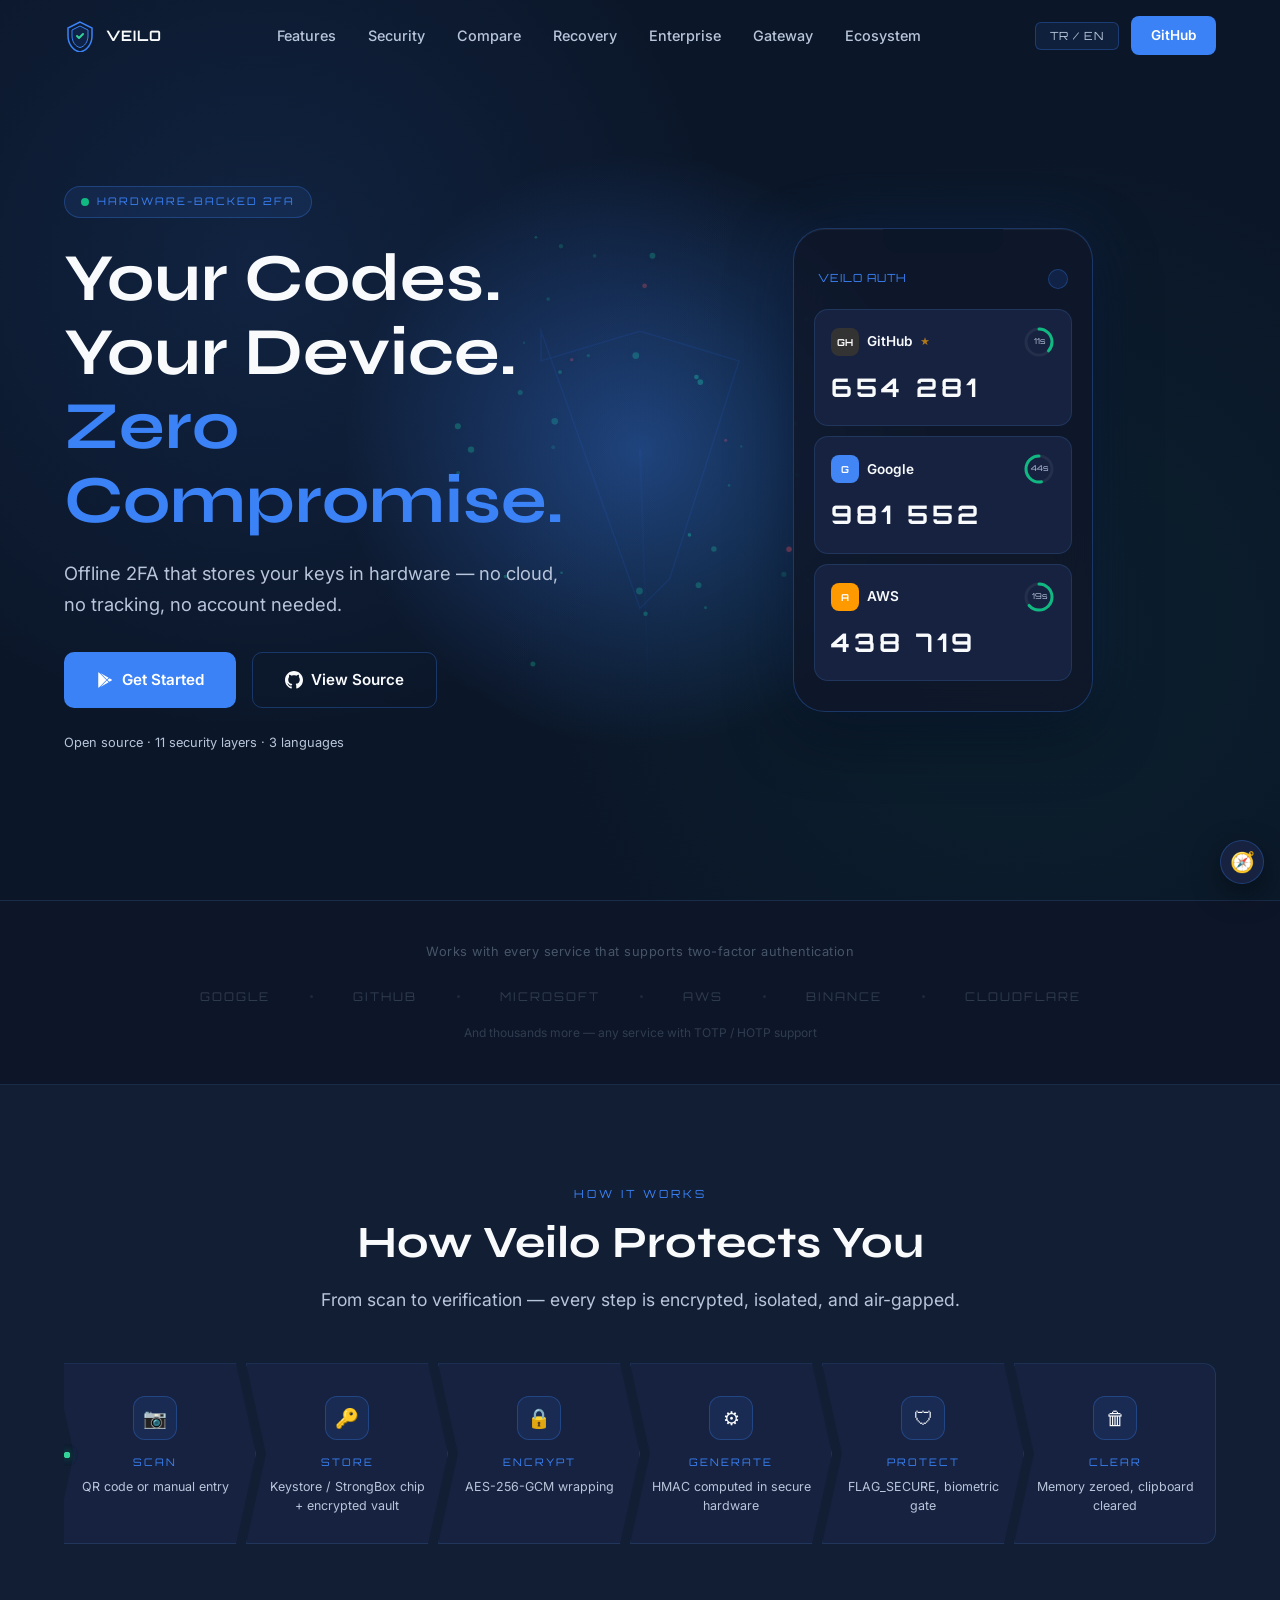
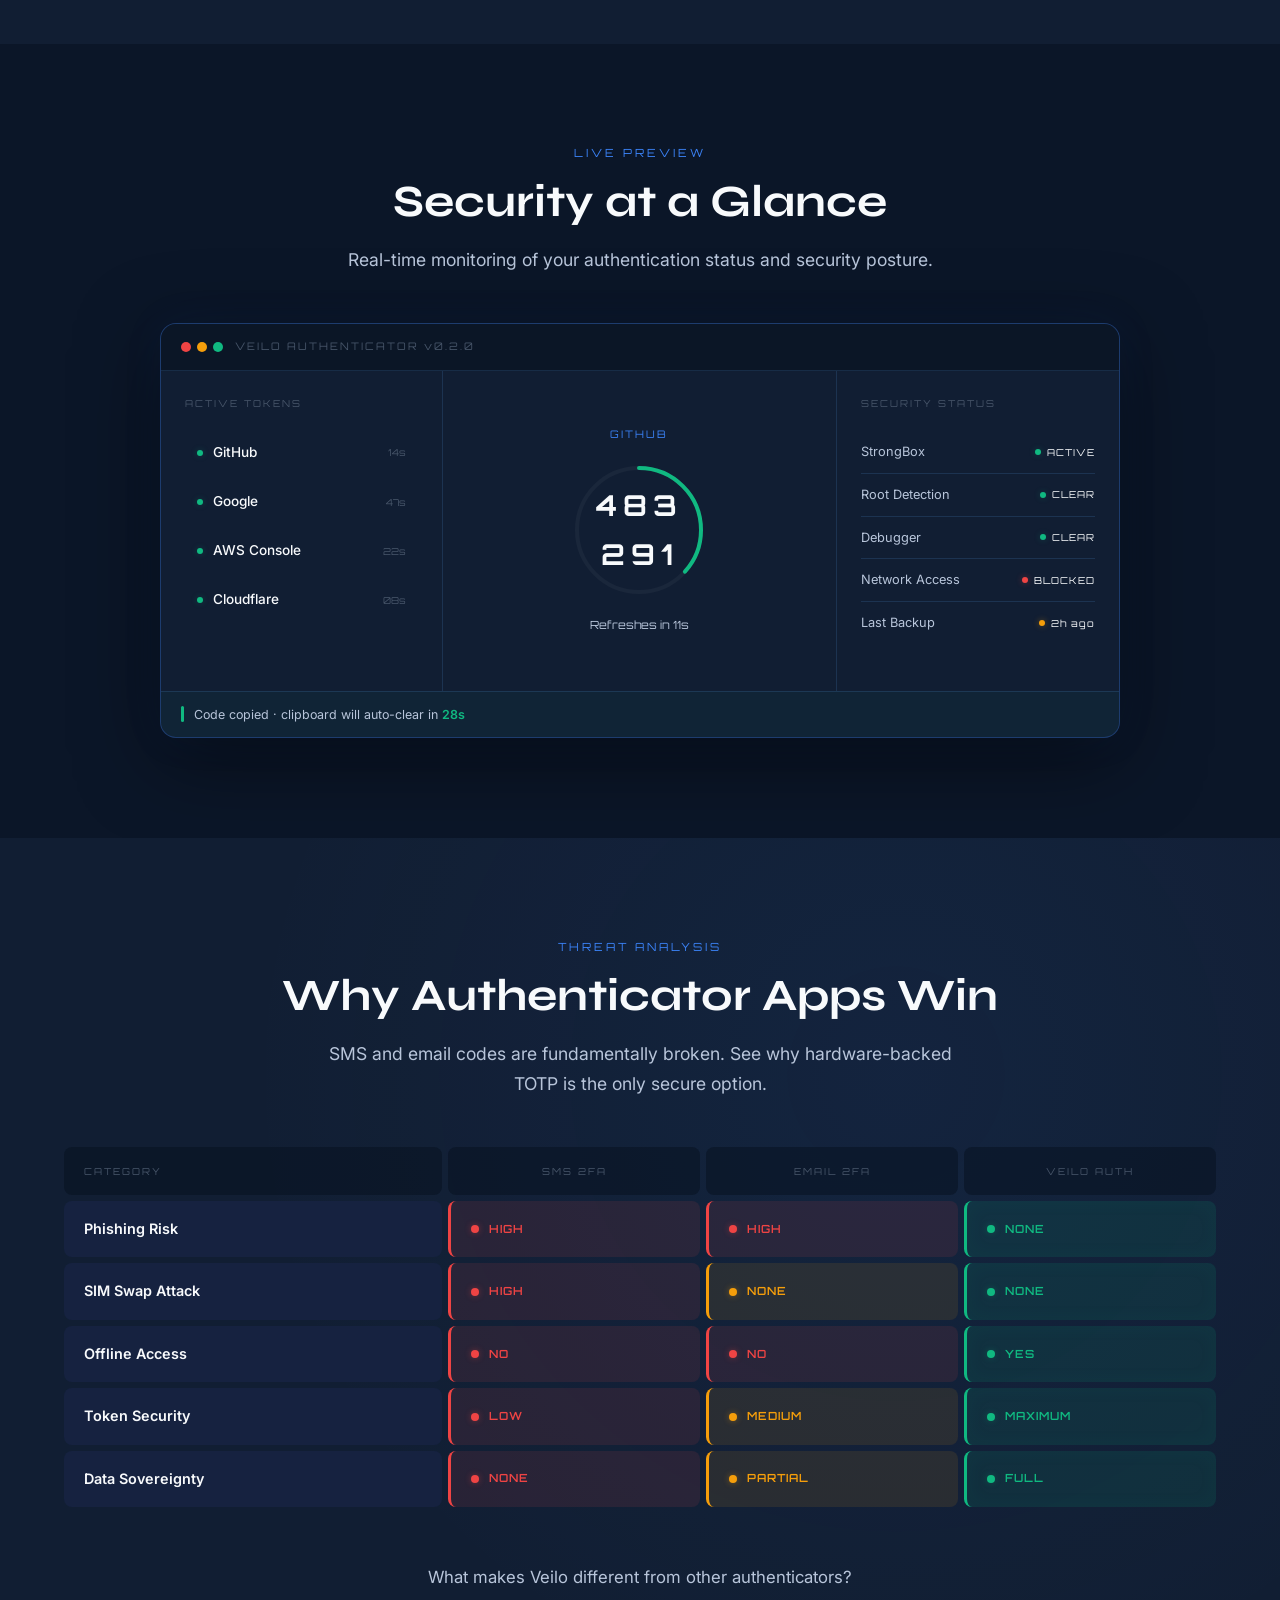
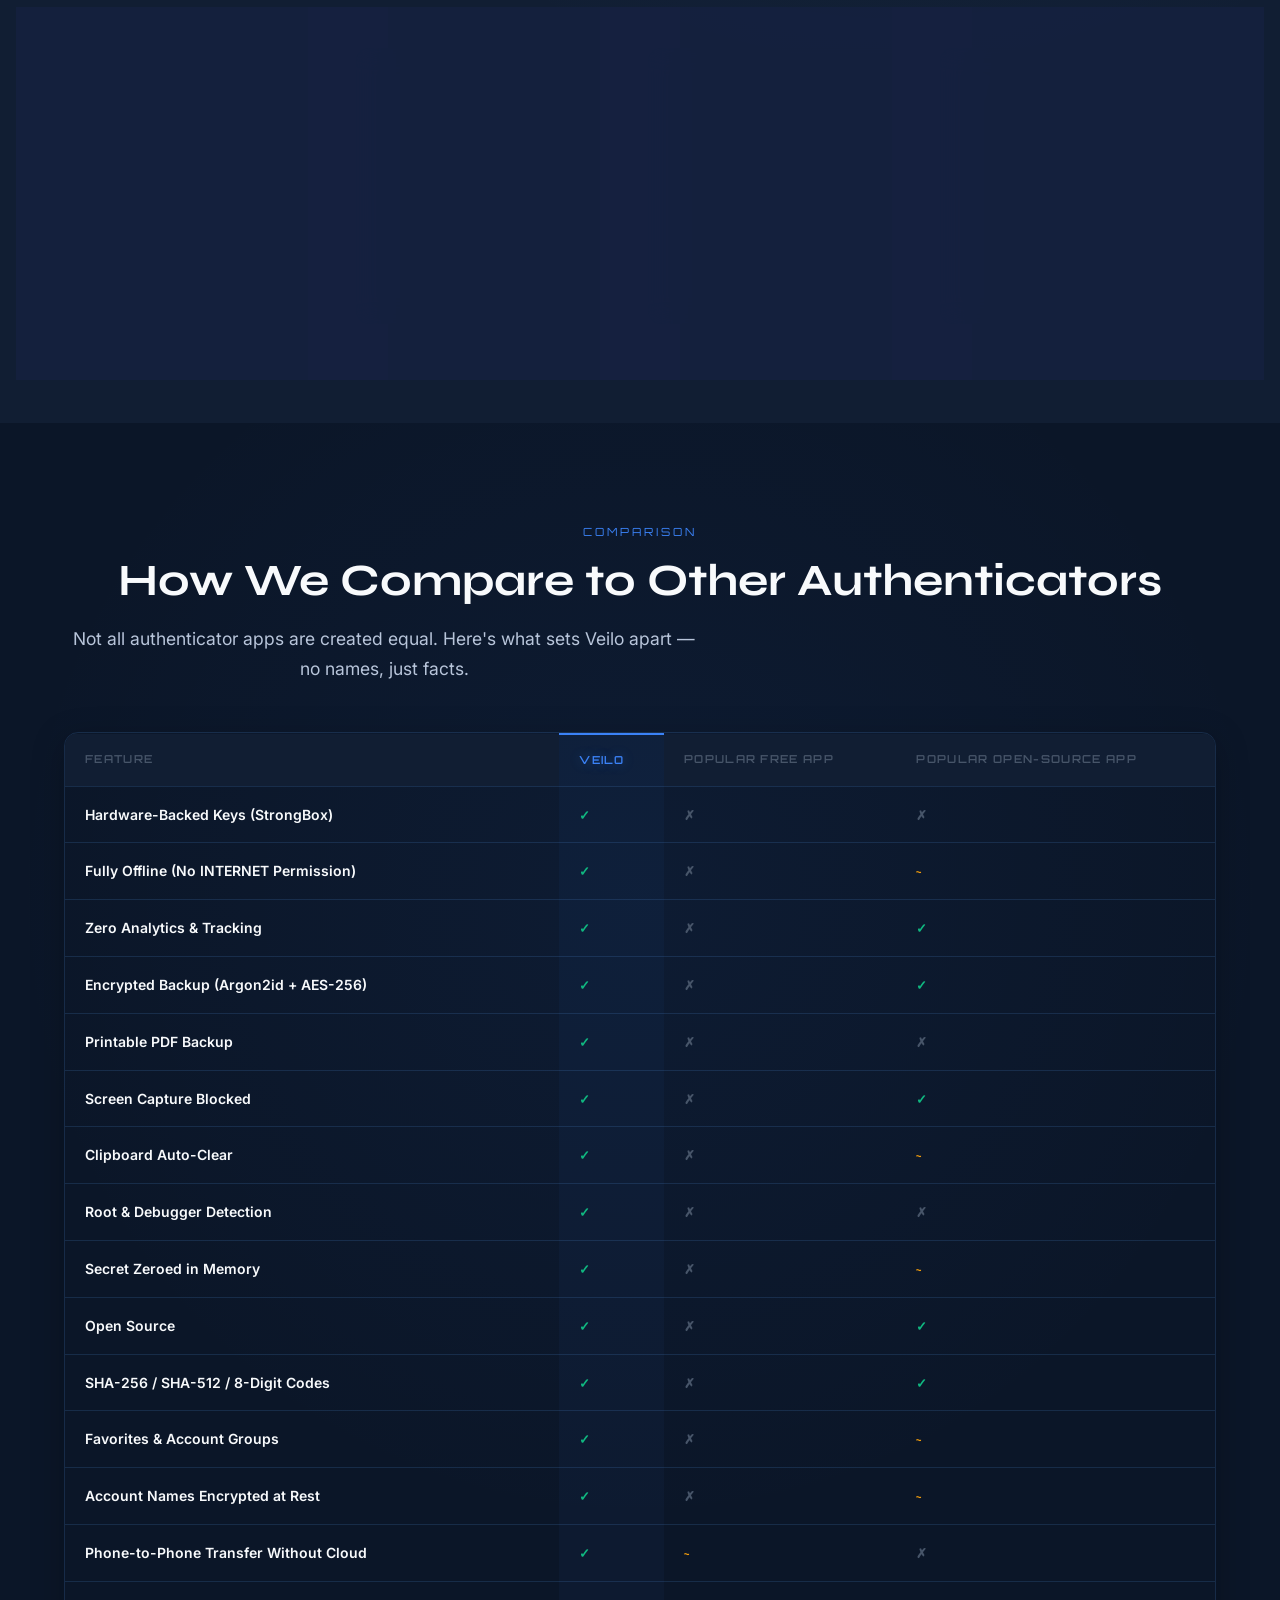
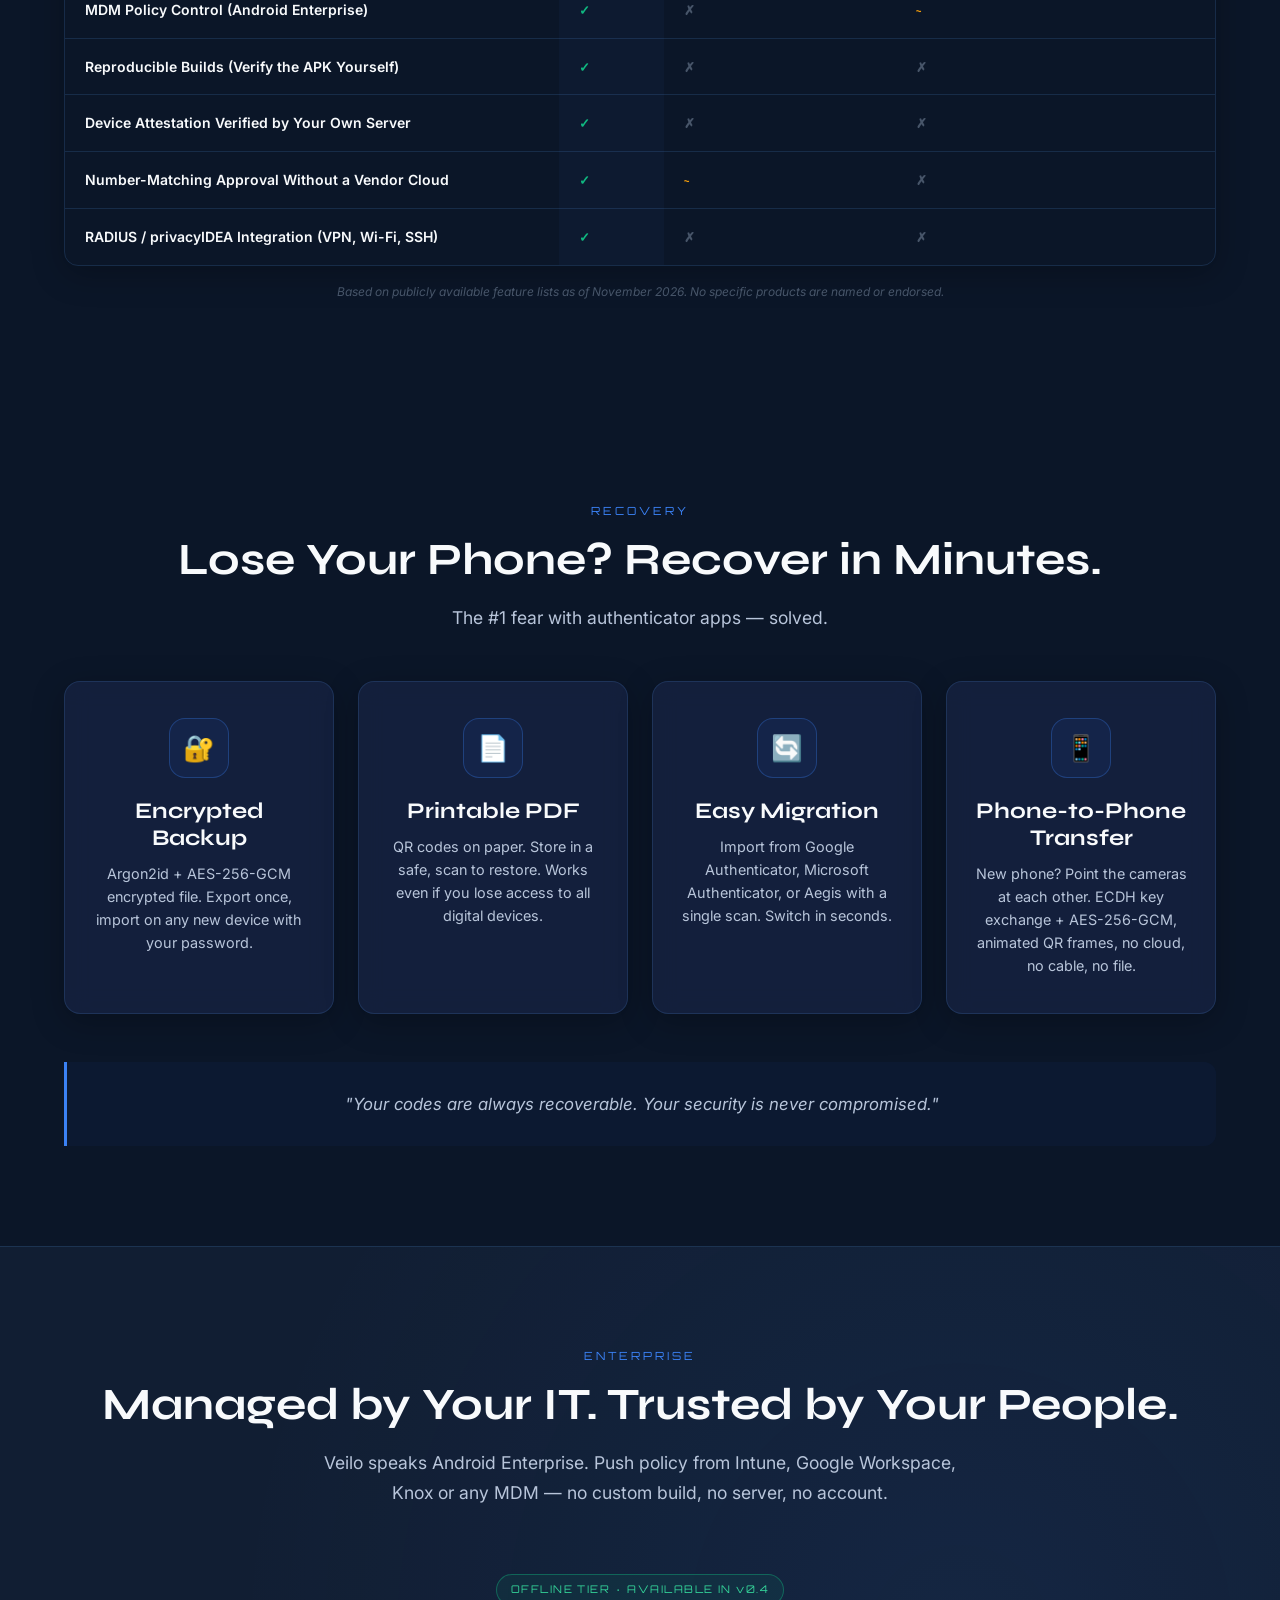
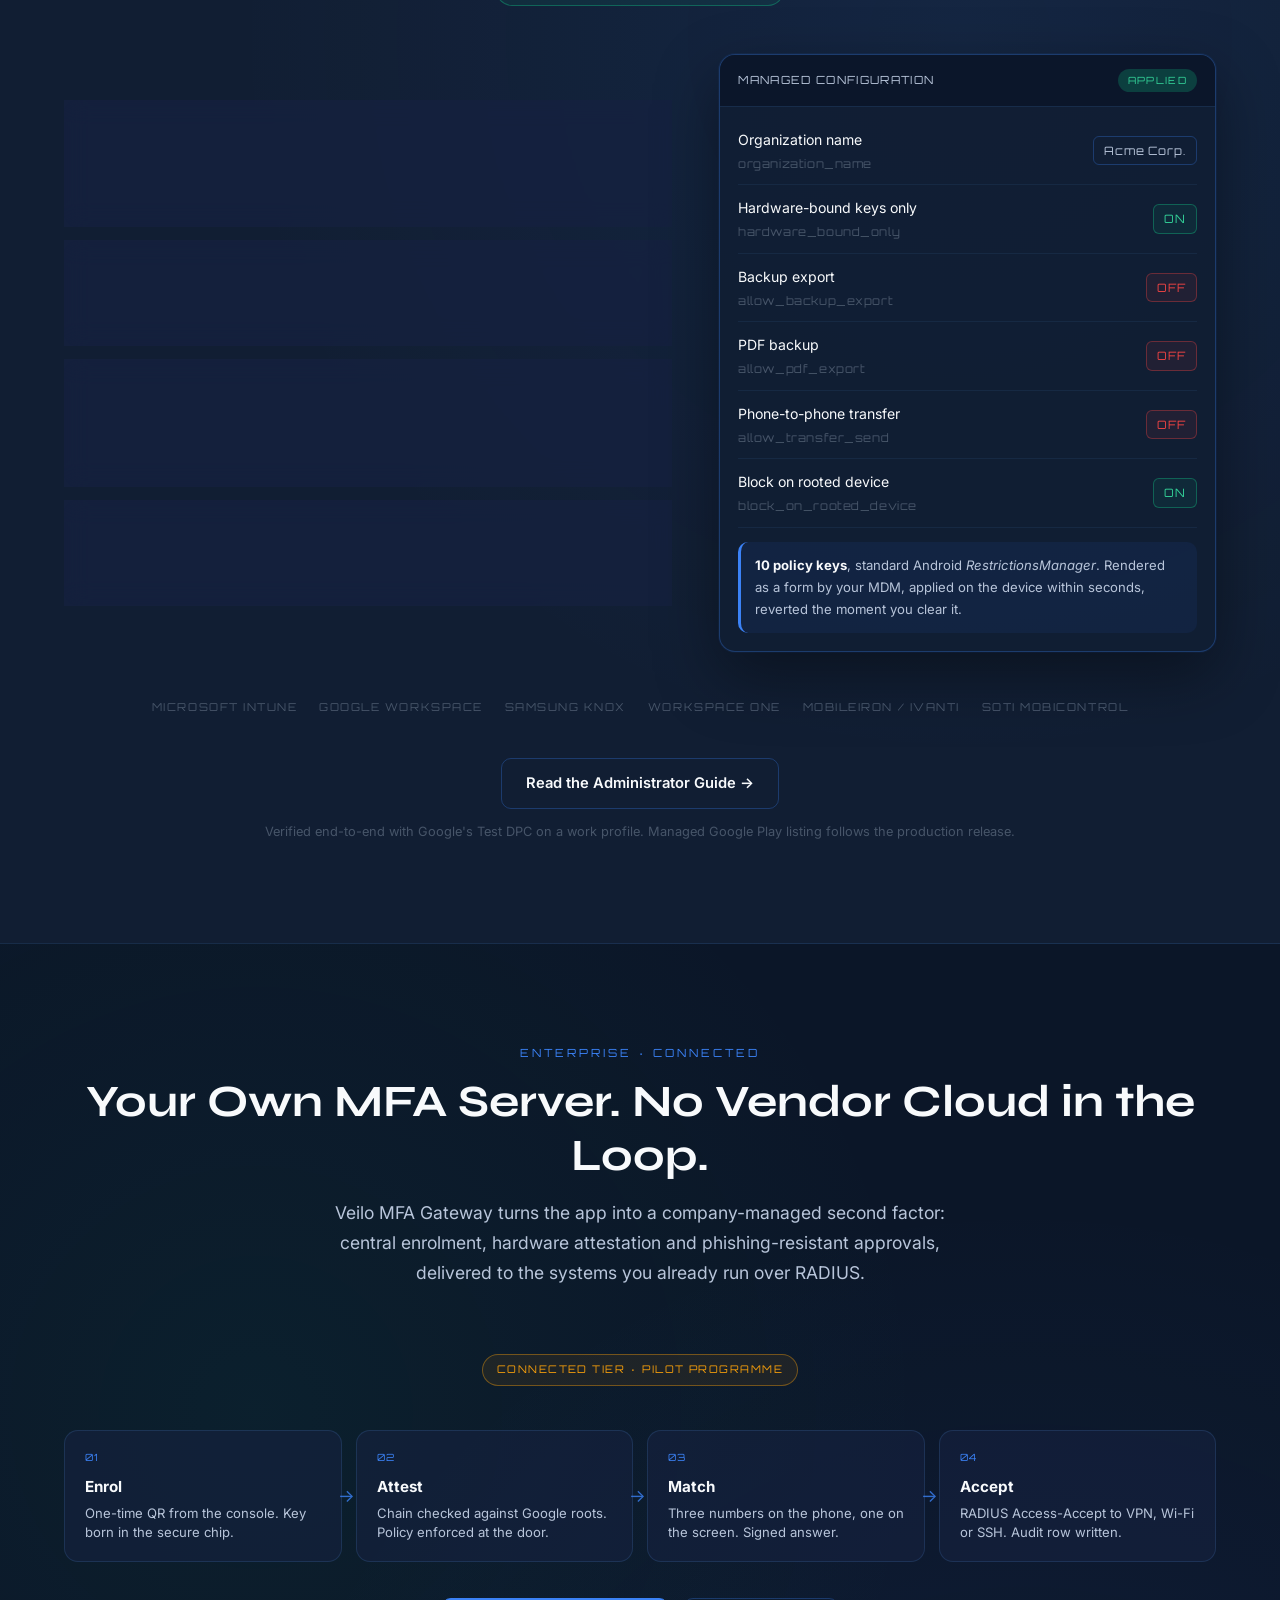
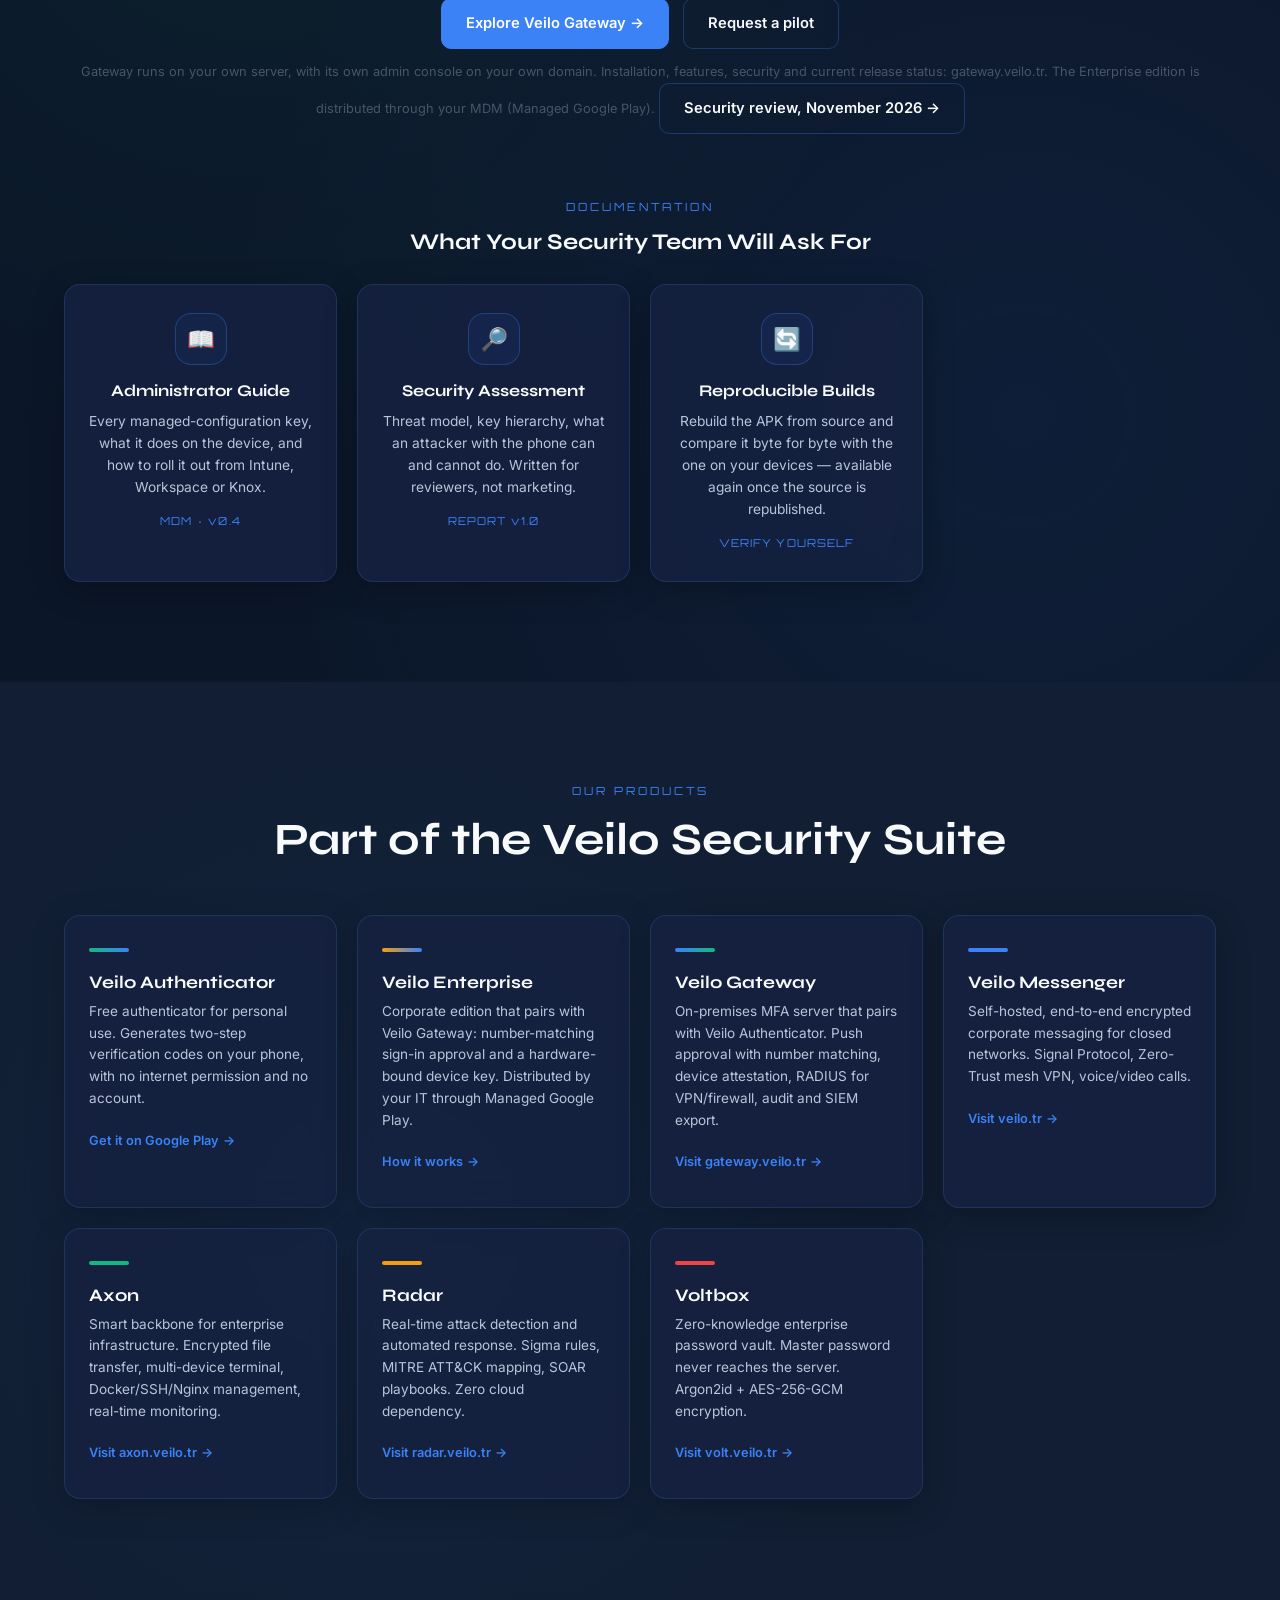
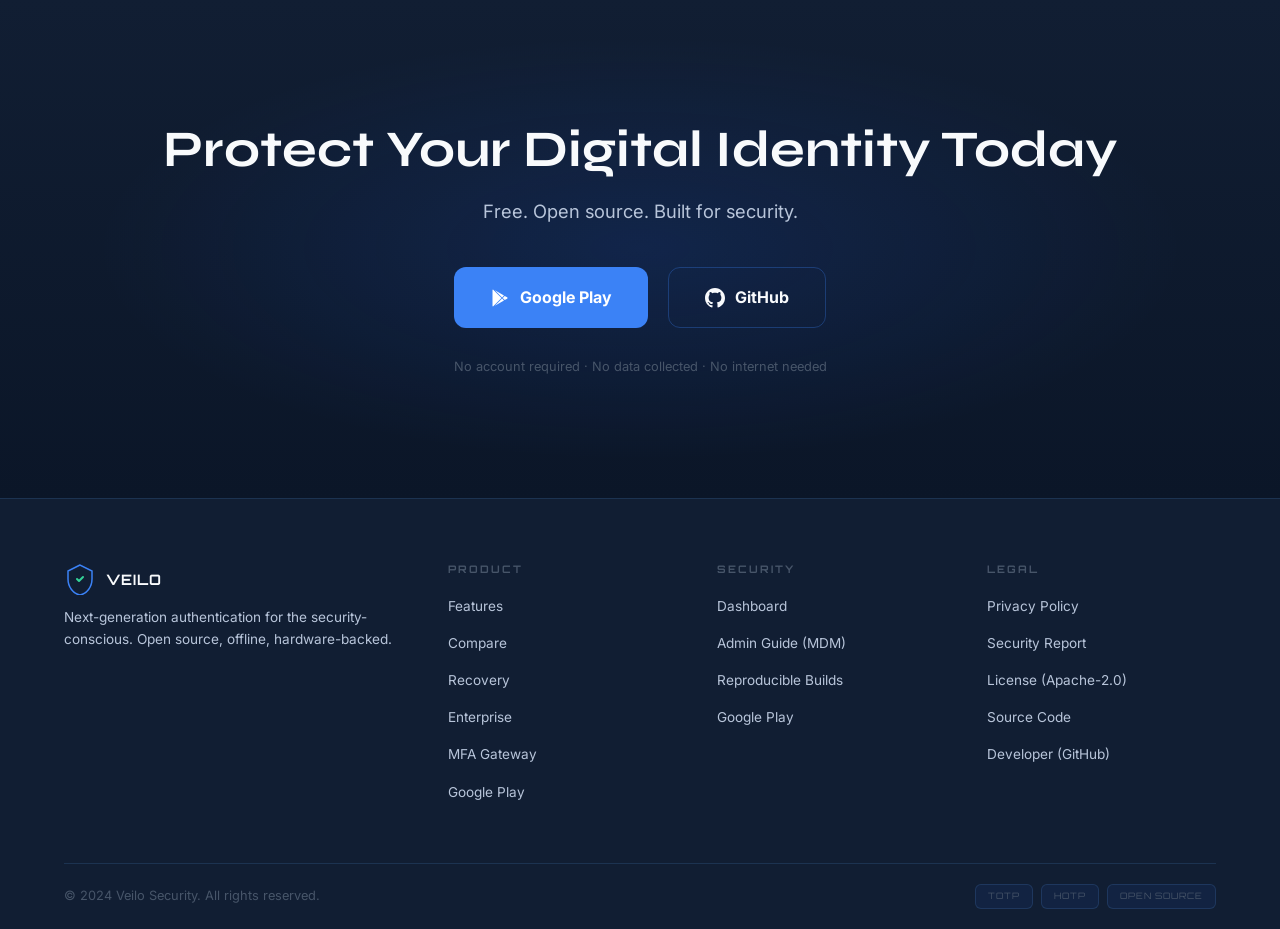
==== commit 2122344e: "Site: footer'a gelistirici GitHub profil baglantisi eklendi Co-Authored-By: Claude Sonnet 5.5 <norep" ====
--- a/docs/index.html
+++ b/docs/index.html
@@ -3154,6 +3154,7 @@
                         <li><a href="SECURITY-ASSESSMENT.html"><span class="lang-en">Security Report</span><span class="lang-tr">Güvenlik Raporu</span></a></li>
                         <li><a href="https://github.com/suleymanelbir/veilo-authenticator/blob/main/LICENSE" target="_blank"><span class="lang-en">License (Apache-2.0)</span><span class="lang-tr">Lisans (Apache-2.0)</span></a></li>
                         <li><a href="https://github.com/suleymanelbir/veilo-authenticator" target="_blank"><span class="lang-en">Source Code</span><span class="lang-tr">Kaynak Kodu</span></a></li>
+                        <li><a href="https://github.com/suleymanelbir" target="_blank" rel="noopener"><span class="lang-en">Developer (GitHub)</span><span class="lang-tr">Geliştirici (GitHub)</span></a></li>
                     </ul>
                 </div>
             </div>
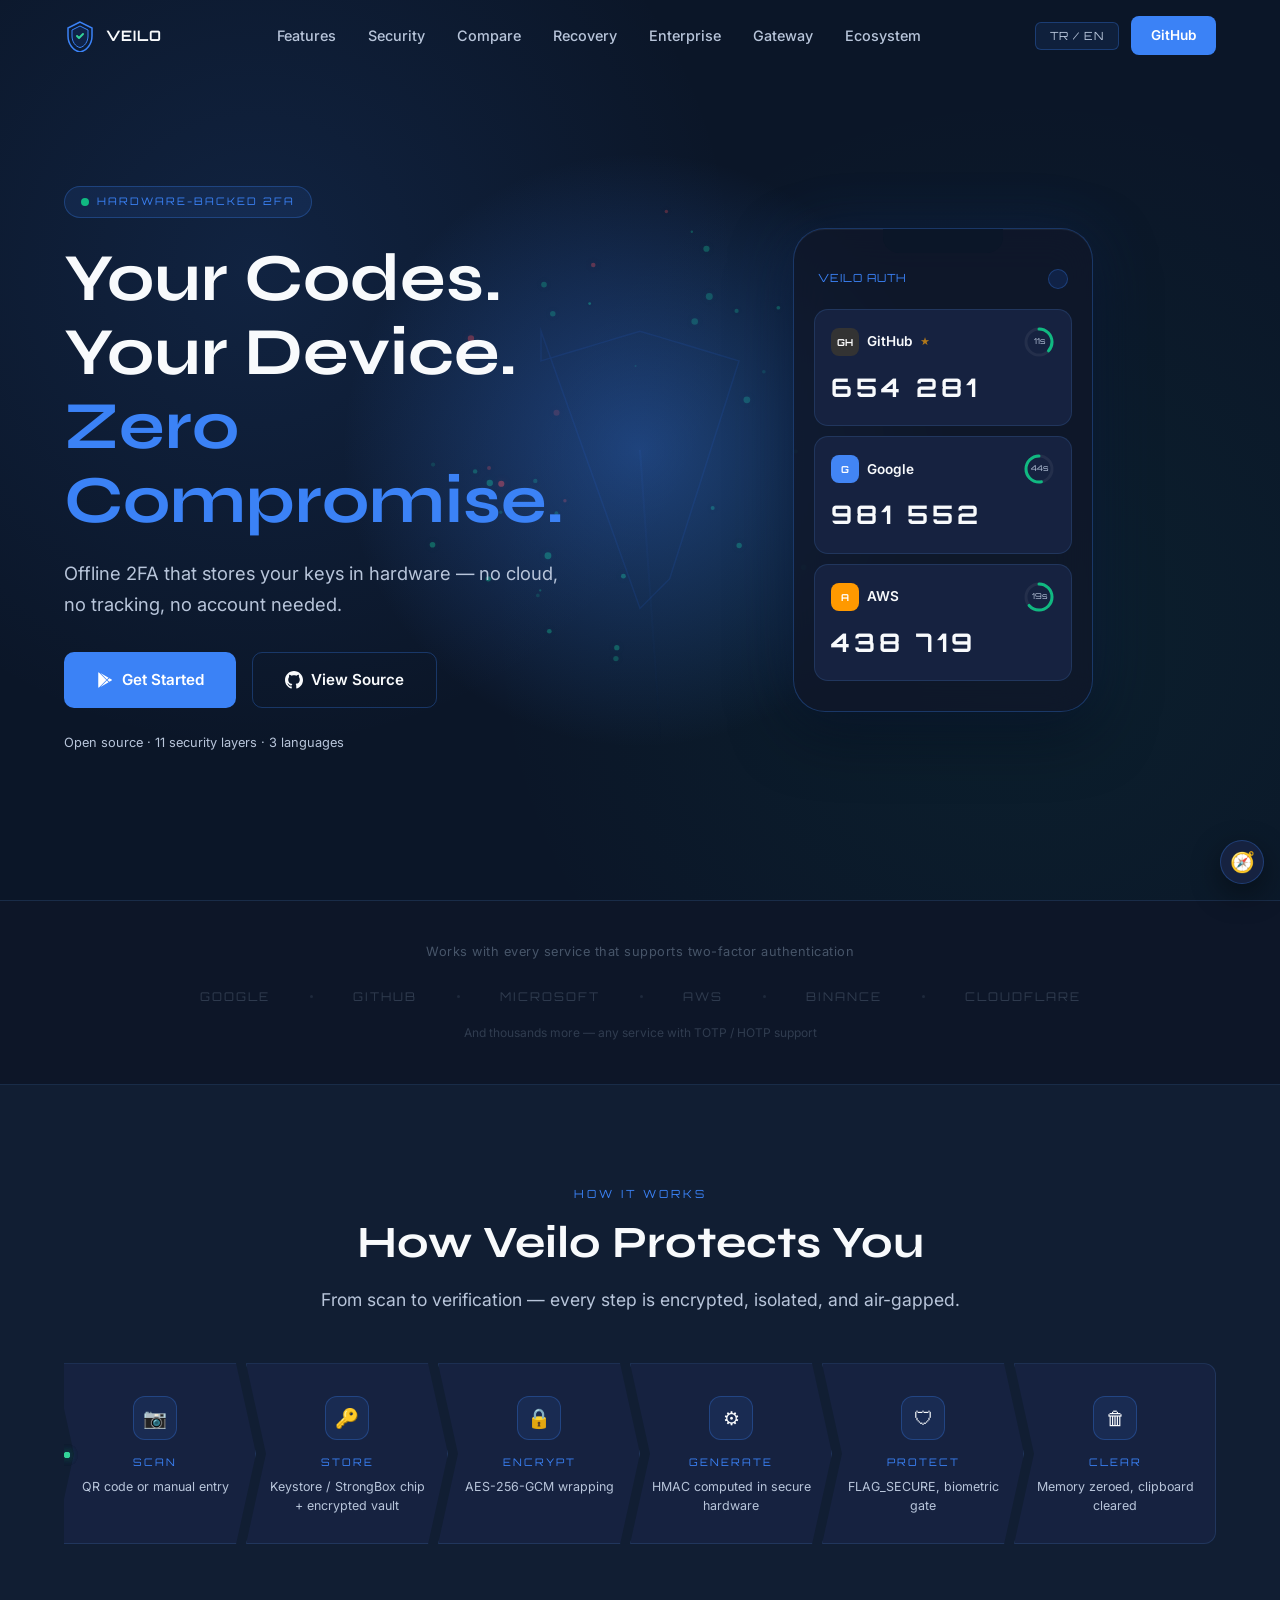
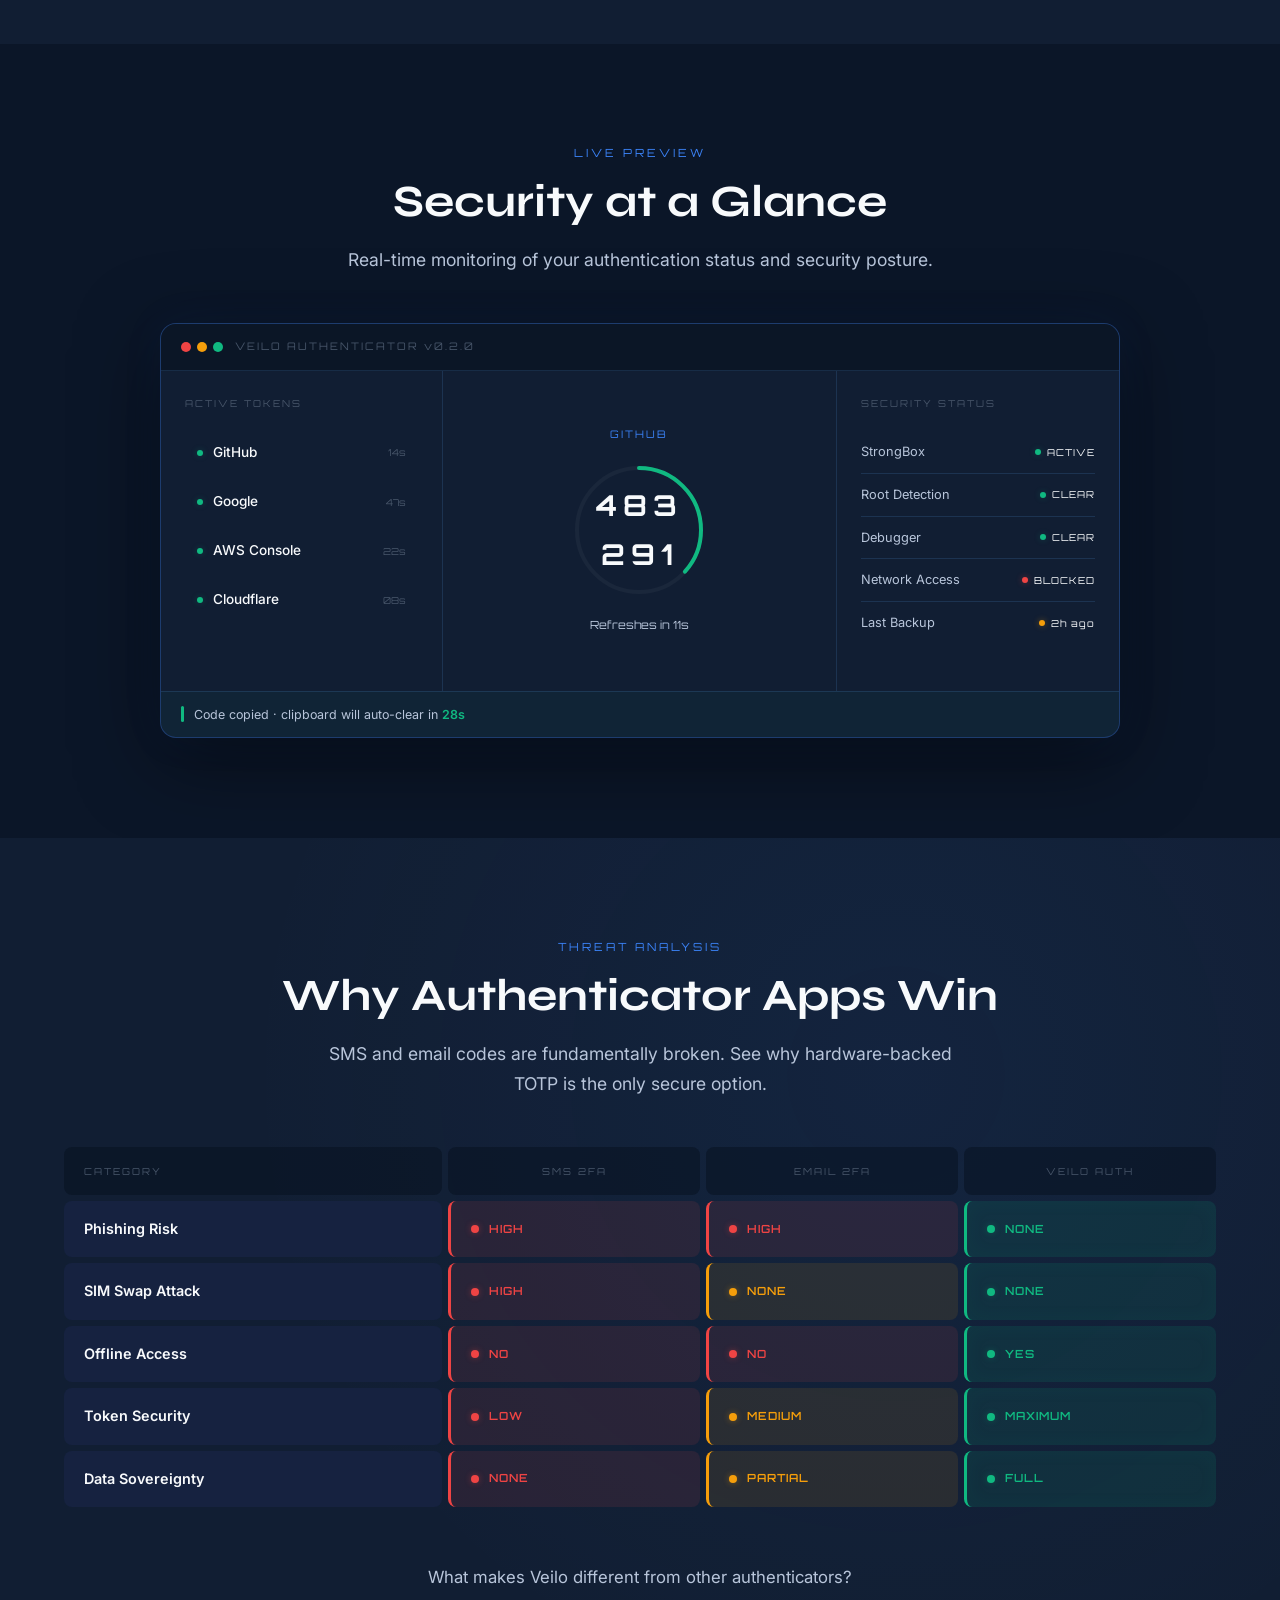
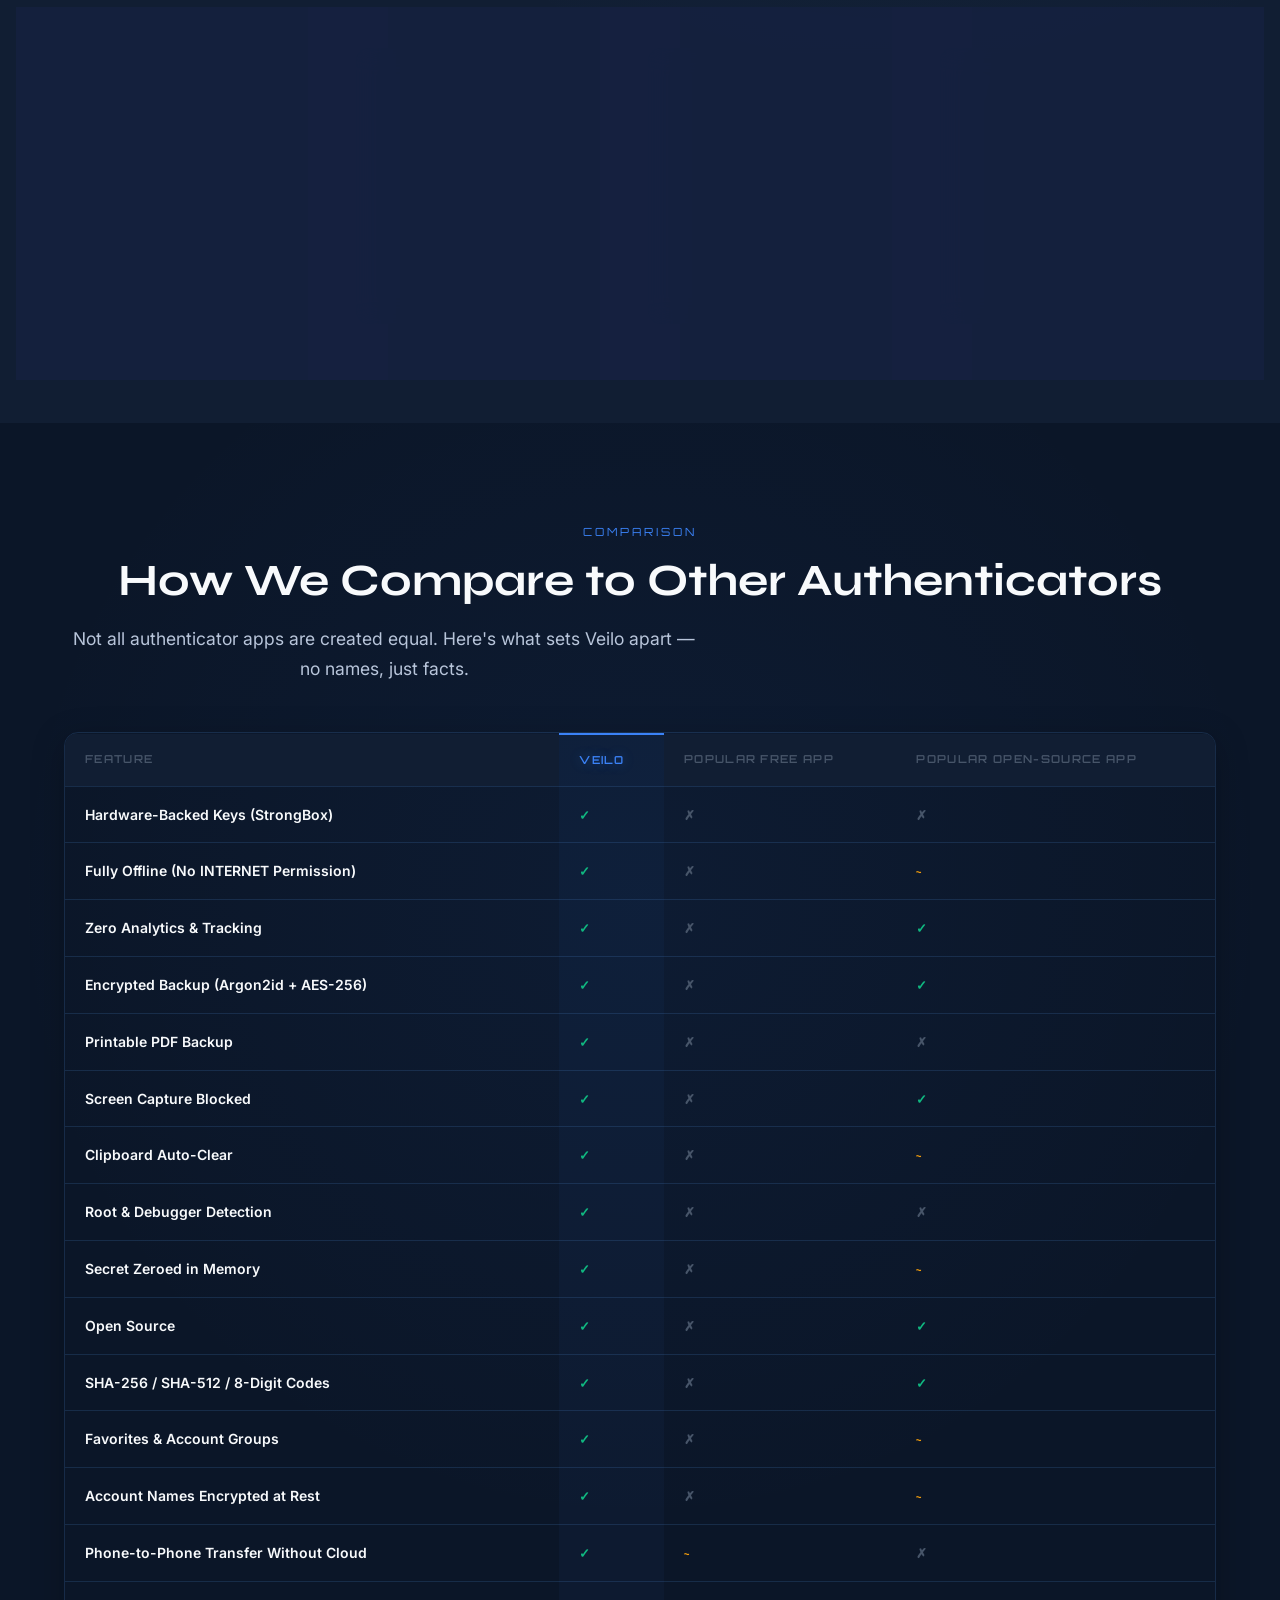
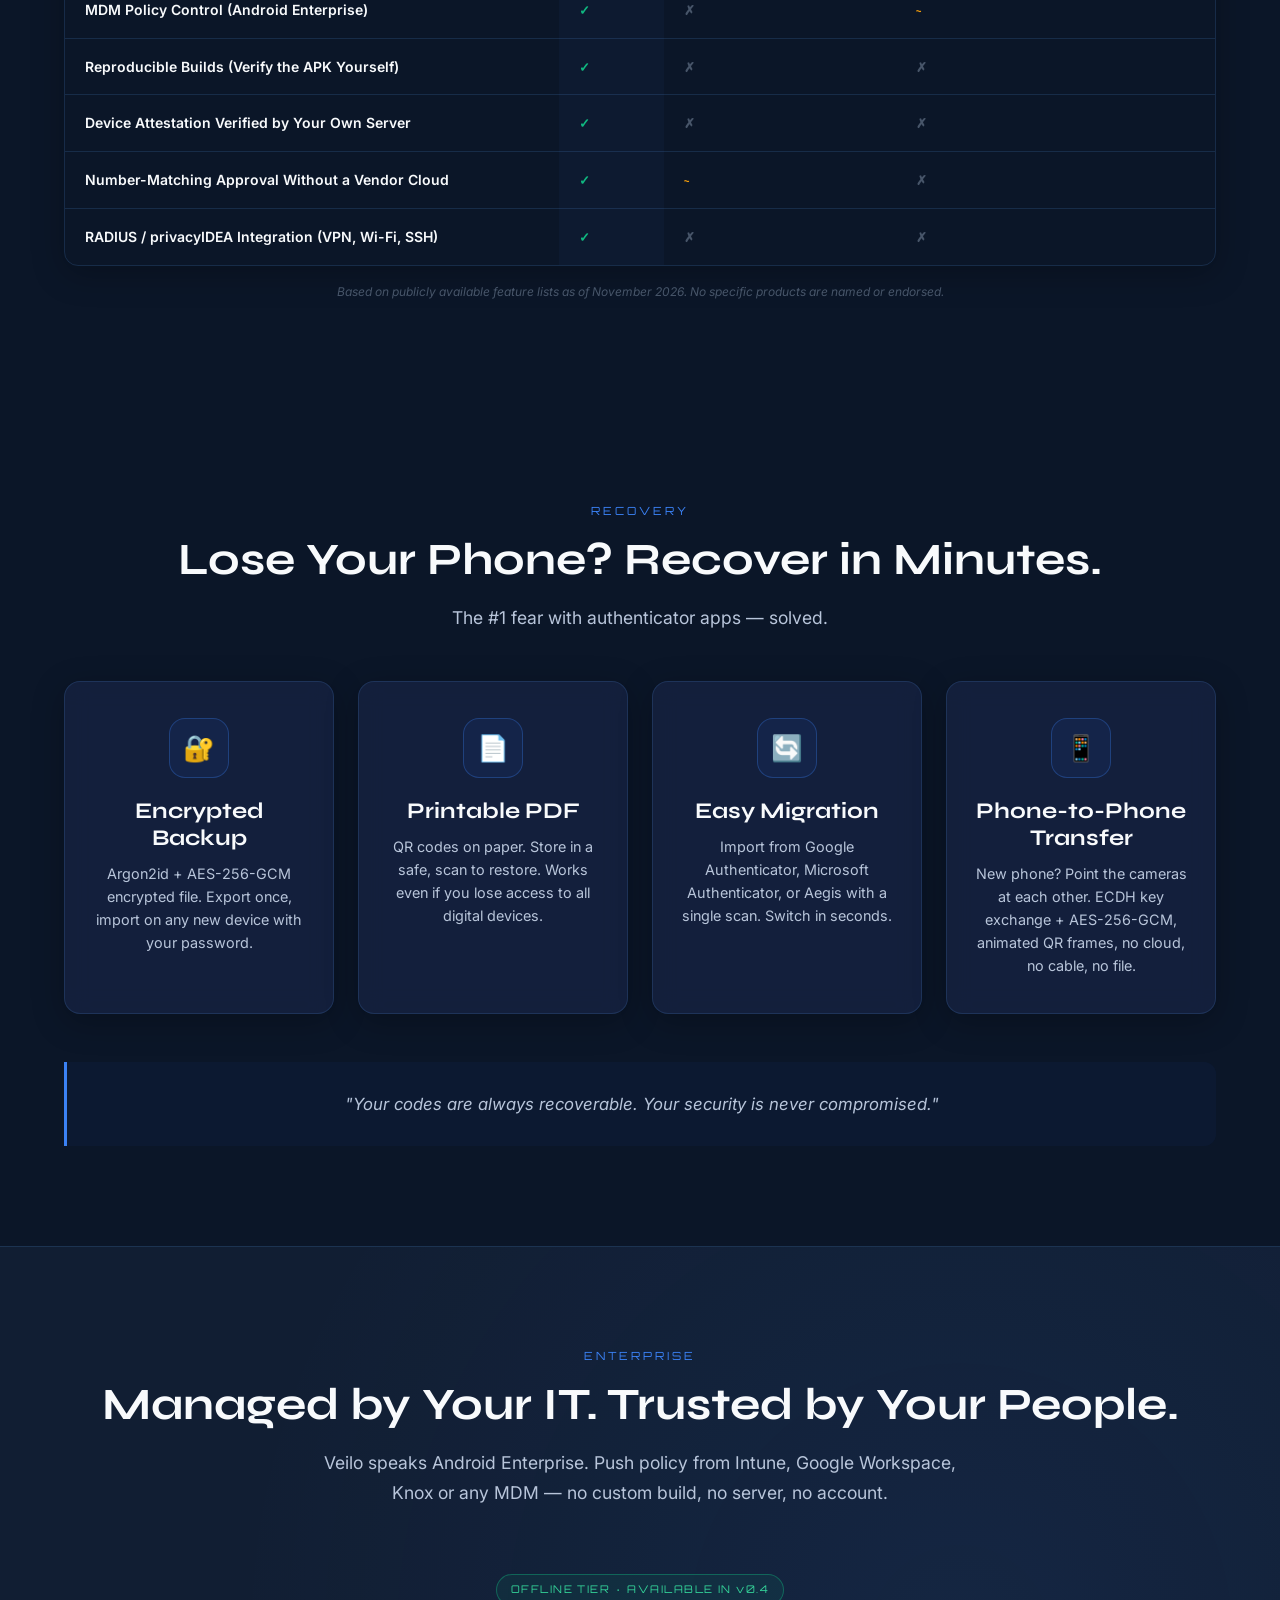
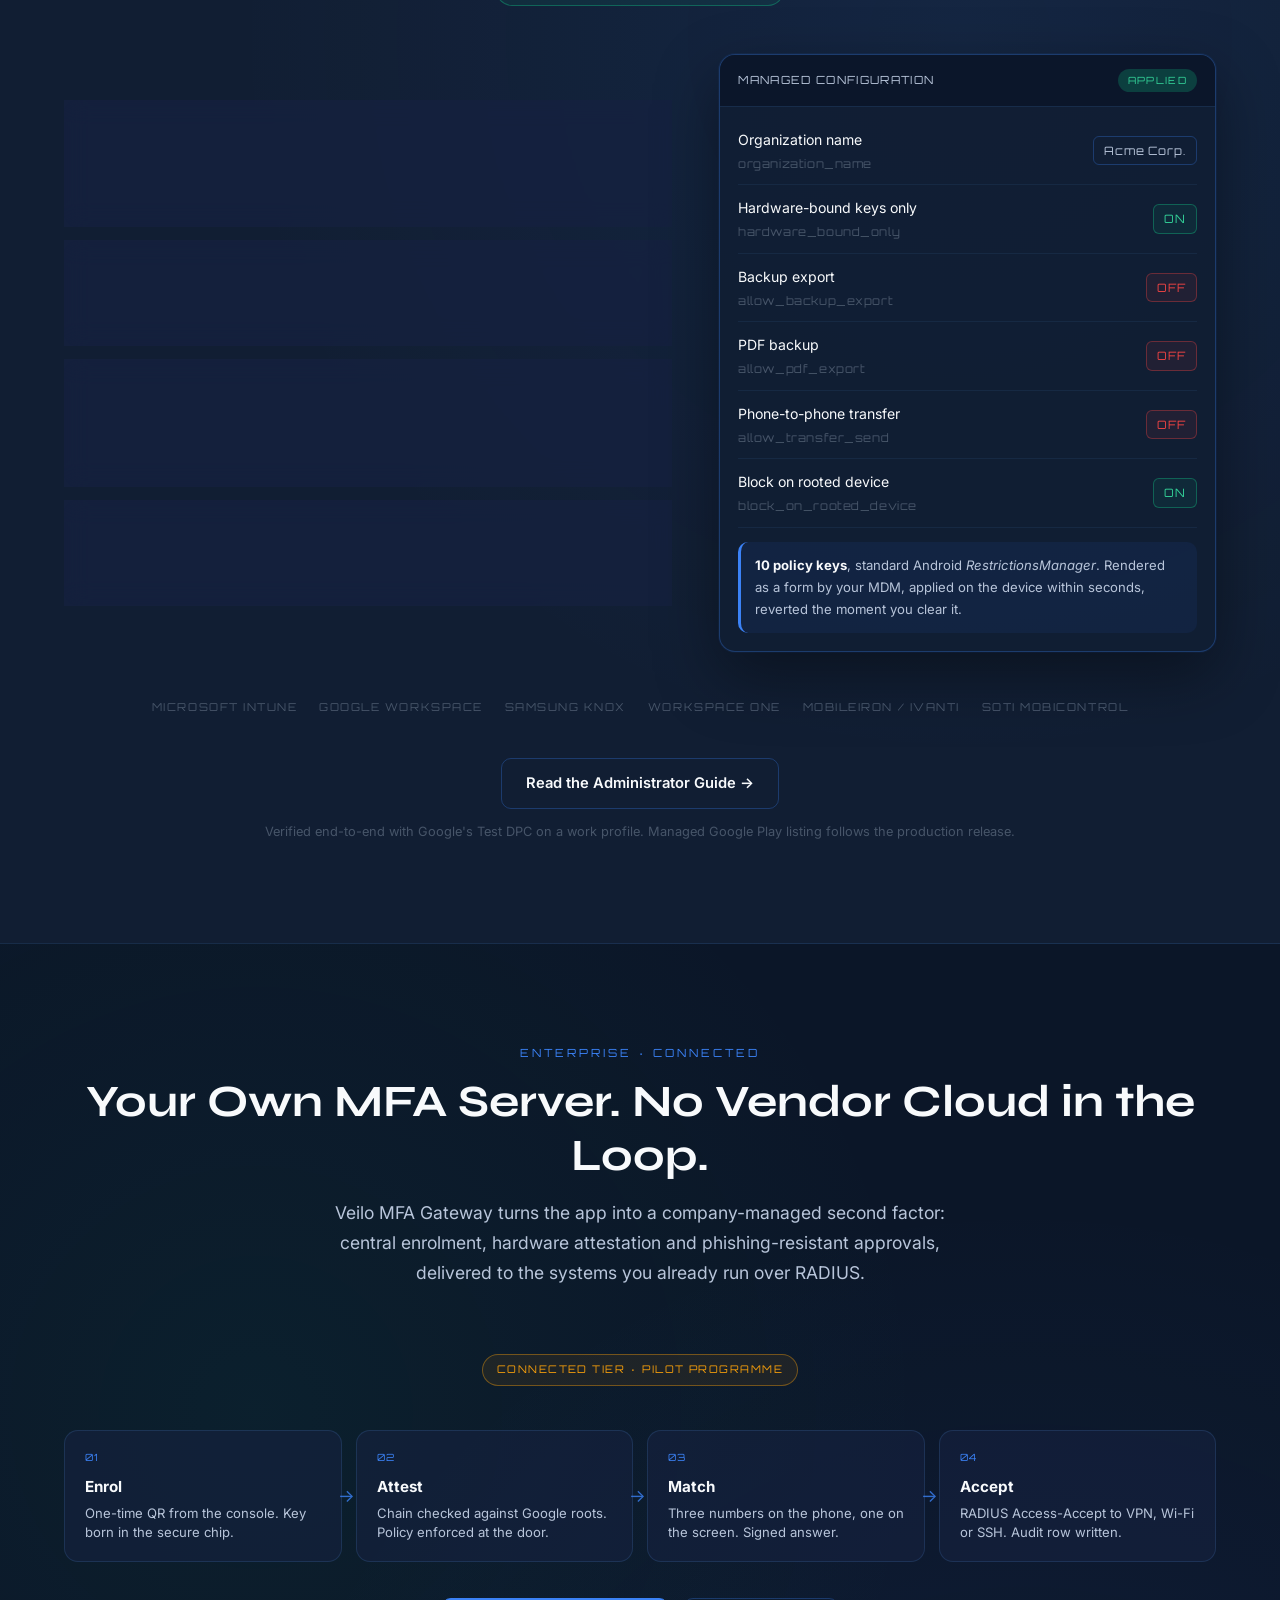
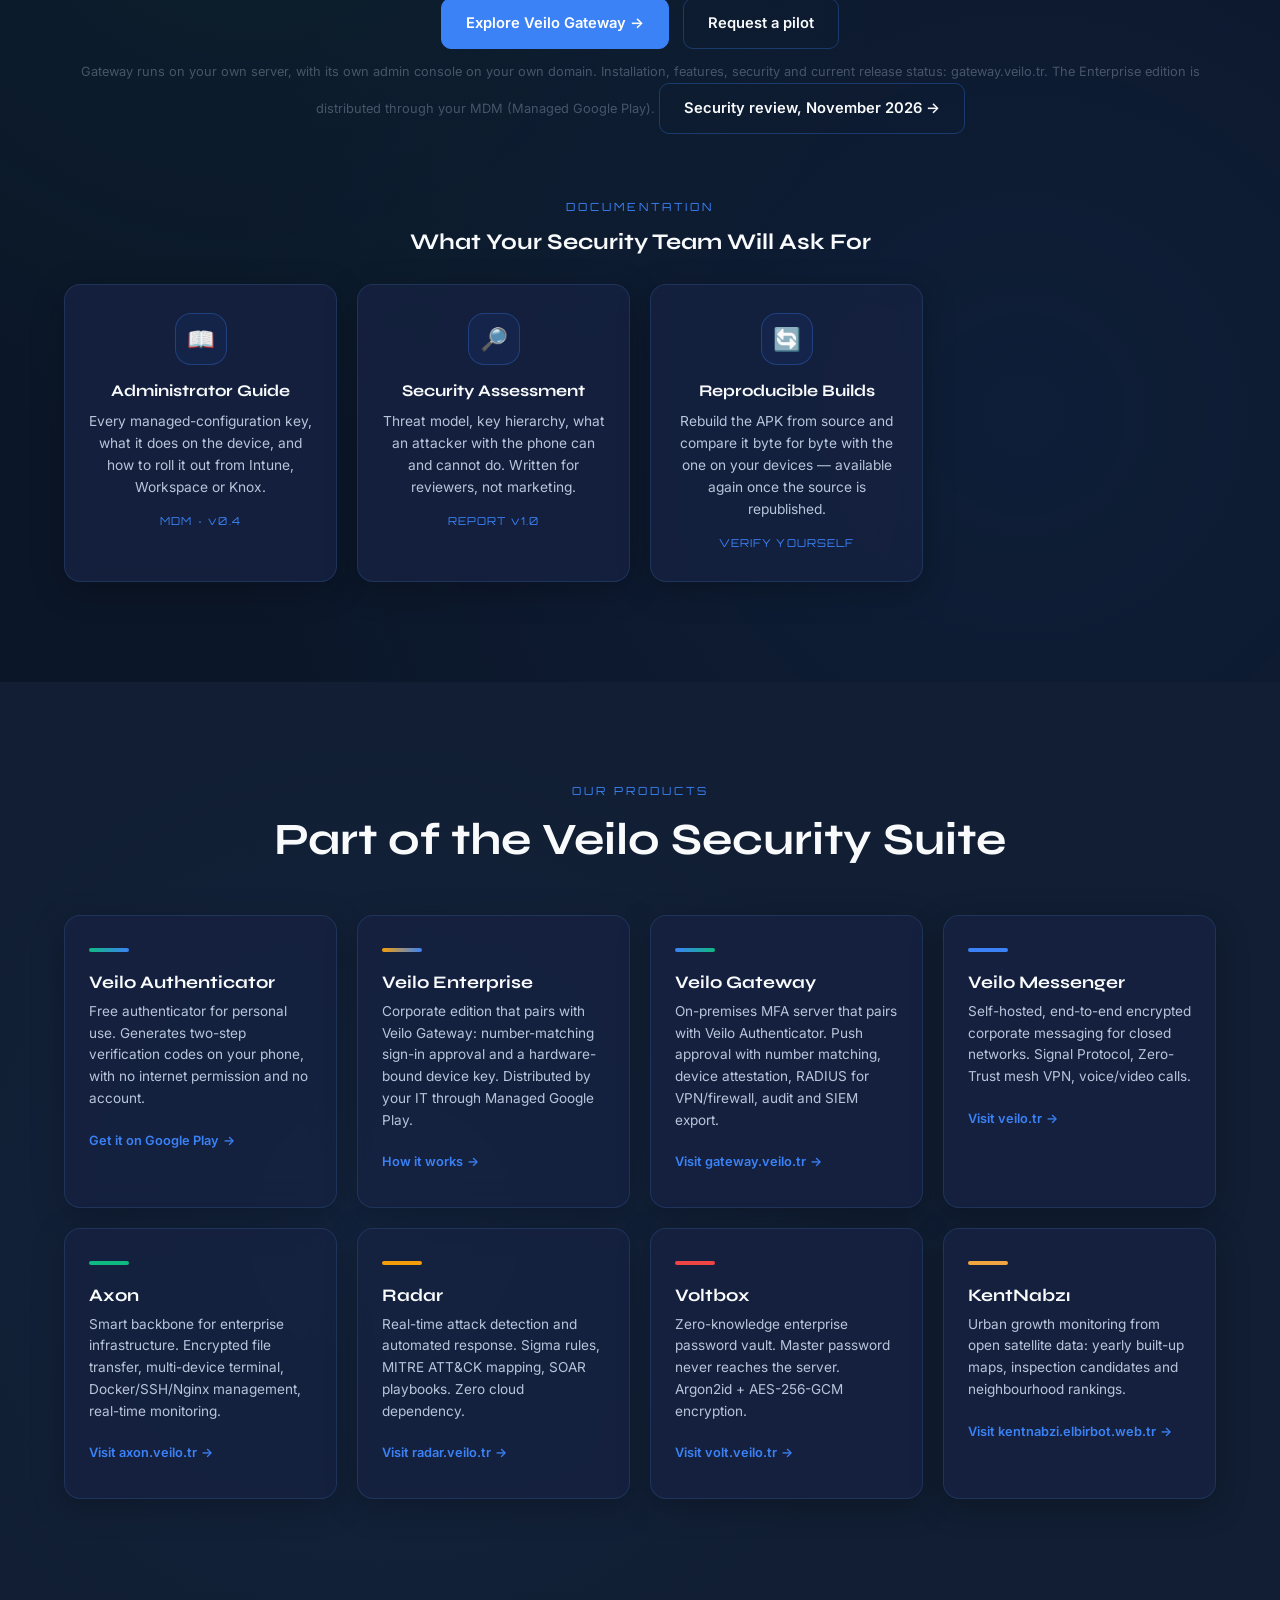
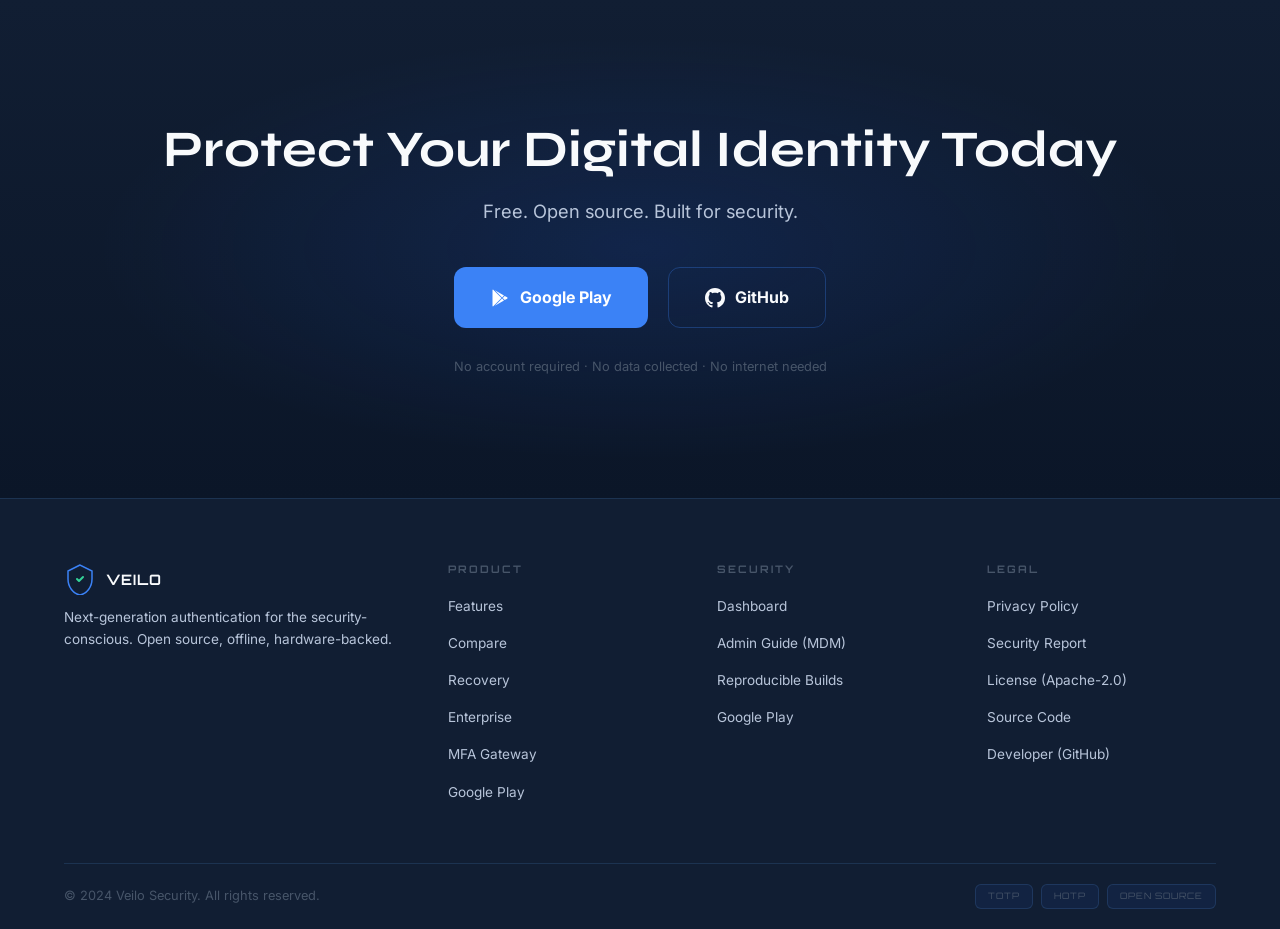
==== commit 93bb6eb3: "Site: ekosisteme KentNabzı kartı eklendi Co-Authored-By: Claude Opus 5.5 <noreply@anthropic.com>" ====
--- a/docs/index.html
+++ b/docs/index.html
@@ -3057,6 +3057,20 @@
                         &rarr;
                     </a>
                 </div>
+
+                <div class="eco-card">
+                    <div class="eco-accent" style="background: #f0a541;"></div>
+                    <h3>KentNabzı</h3>
+                    <p>
+                        <span class="lang-en">Urban growth monitoring from open satellite data: yearly built-up maps, inspection candidates and neighbourhood rankings.</span>
+                        <span class="lang-tr">Açık uydu verisinden kentsel büyüme izleme: yıllık yapılaşma haritası, inceleme adayları ve mahalle sıralaması.</span>
+                    </p>
+                    <a href="https://kentnabzi.elbirbot.web.tr/" class="eco-link" target="_blank">
+                        <span class="lang-en">Visit kentnabzi.elbirbot.web.tr</span>
+                        <span class="lang-tr">kentnabzi.elbirbot.web.tr</span>
+                        &rarr;
+                    </a>
+                </div>
             </div>
         </div>
     </section>
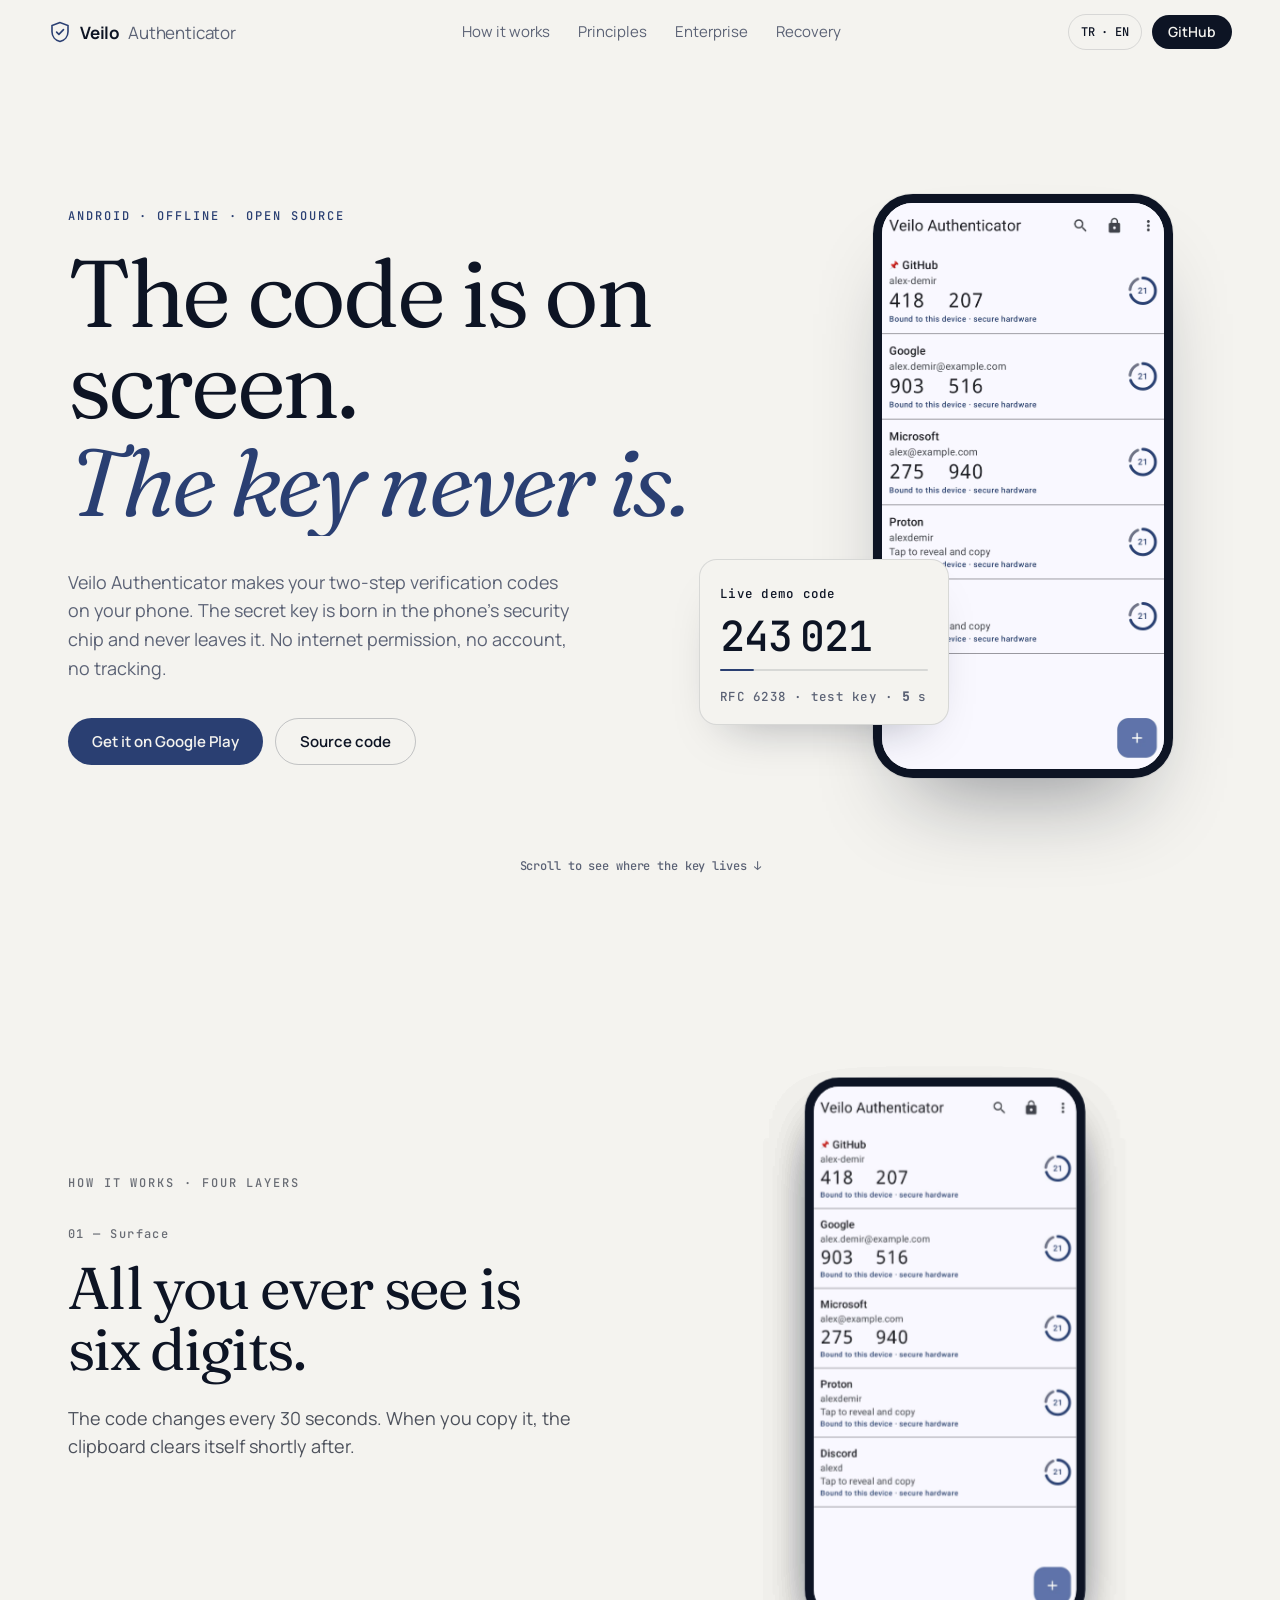
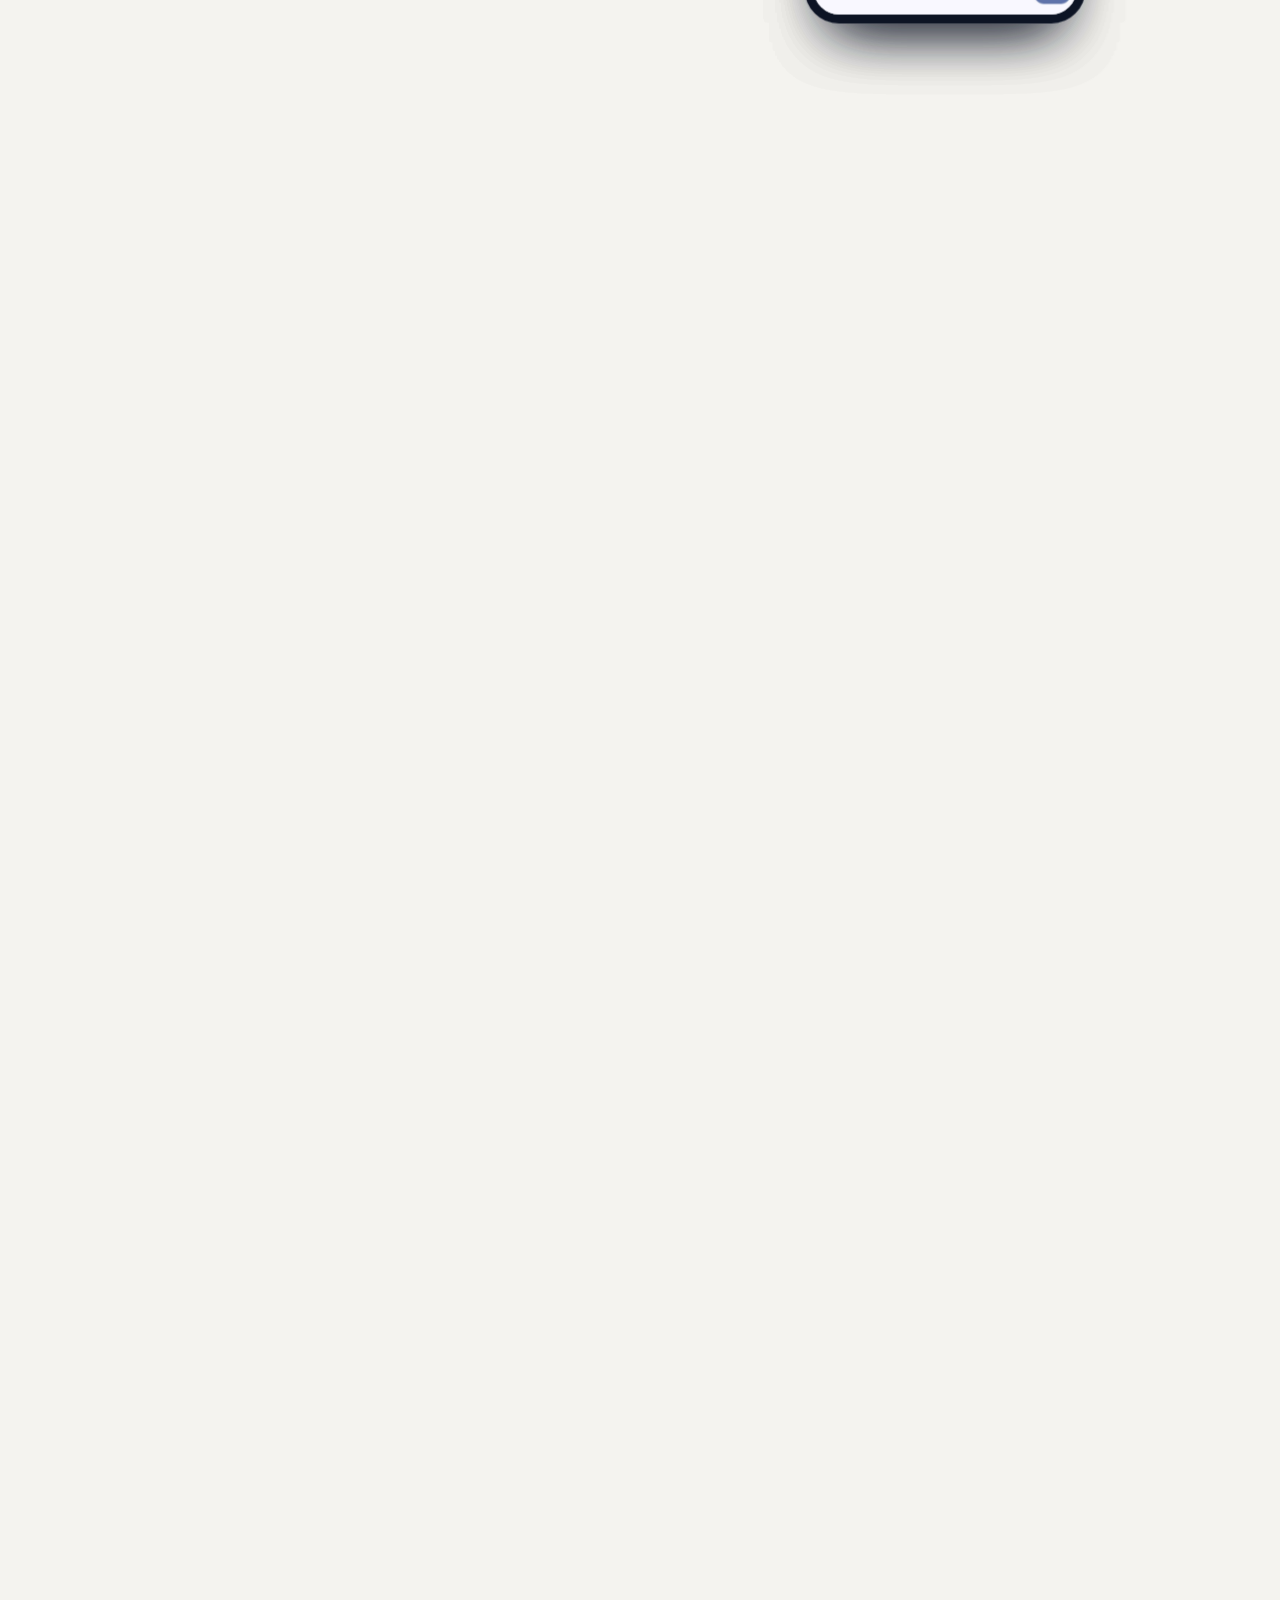
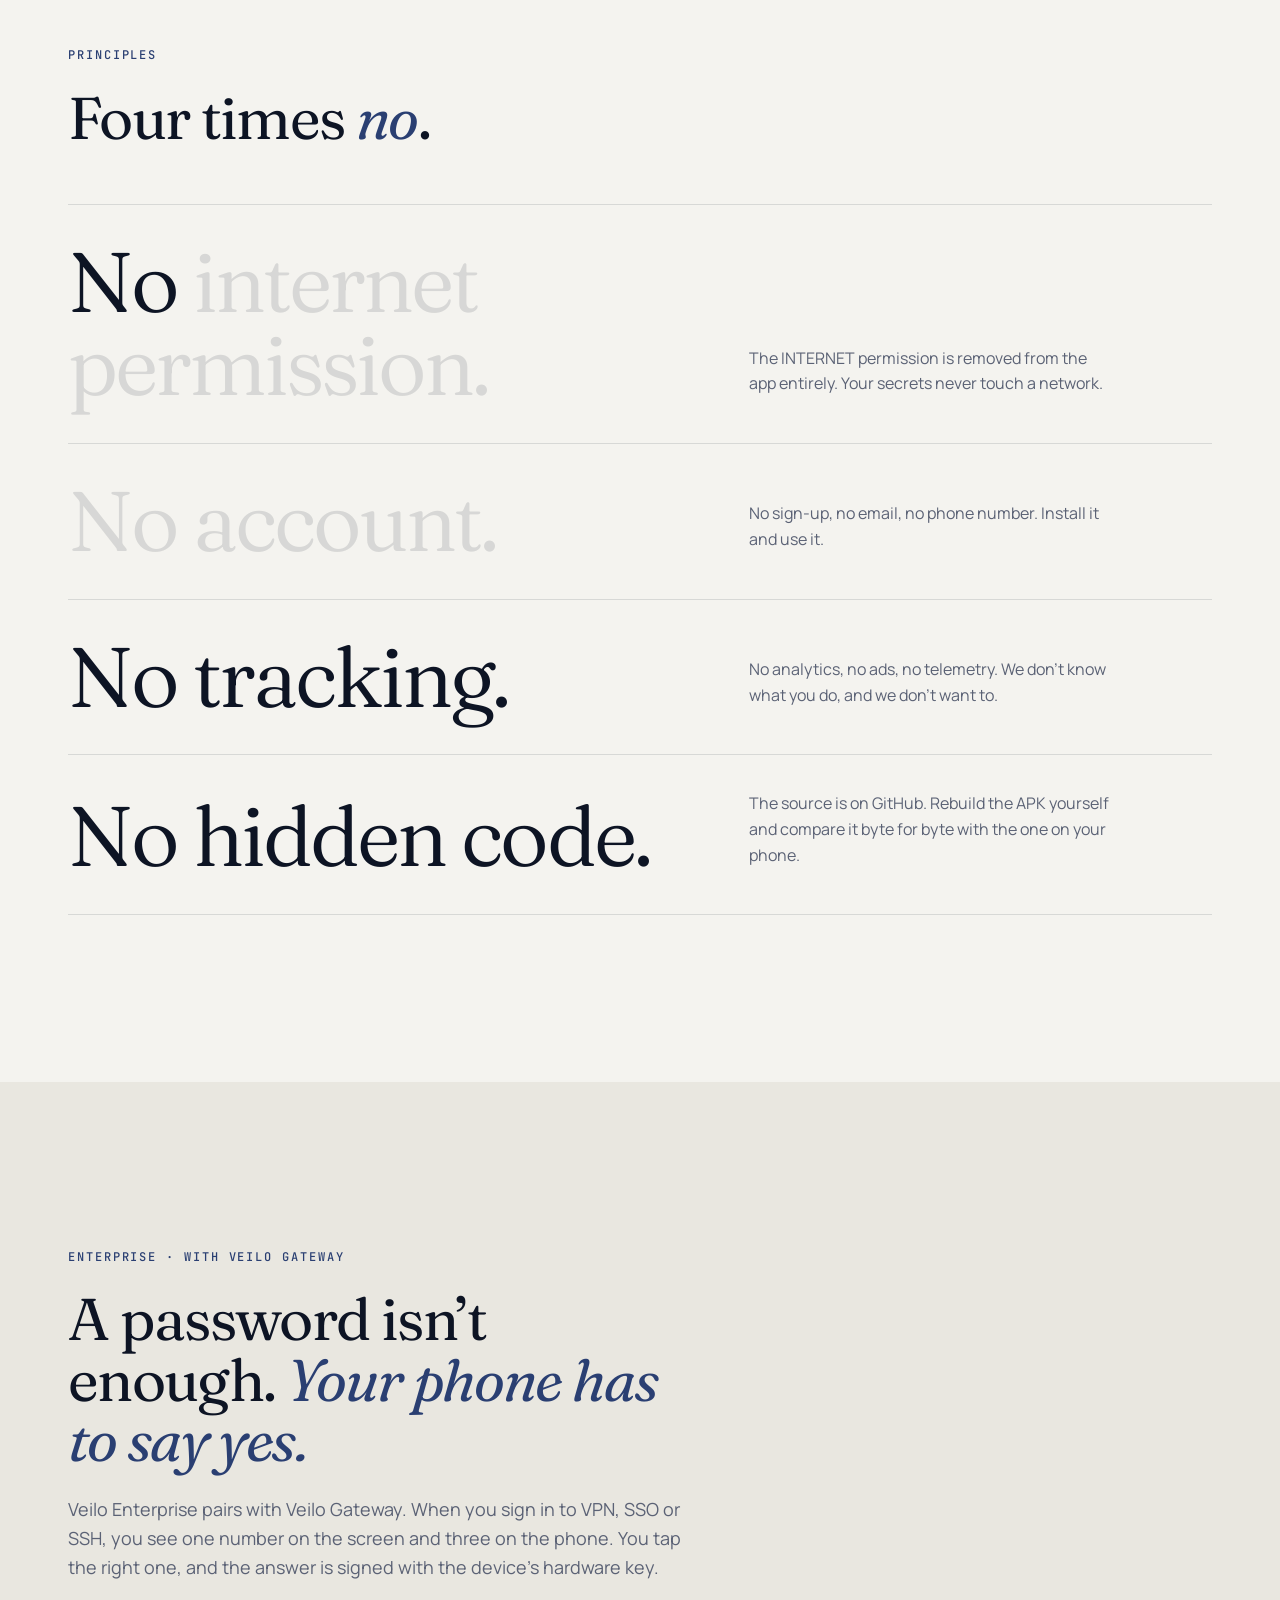
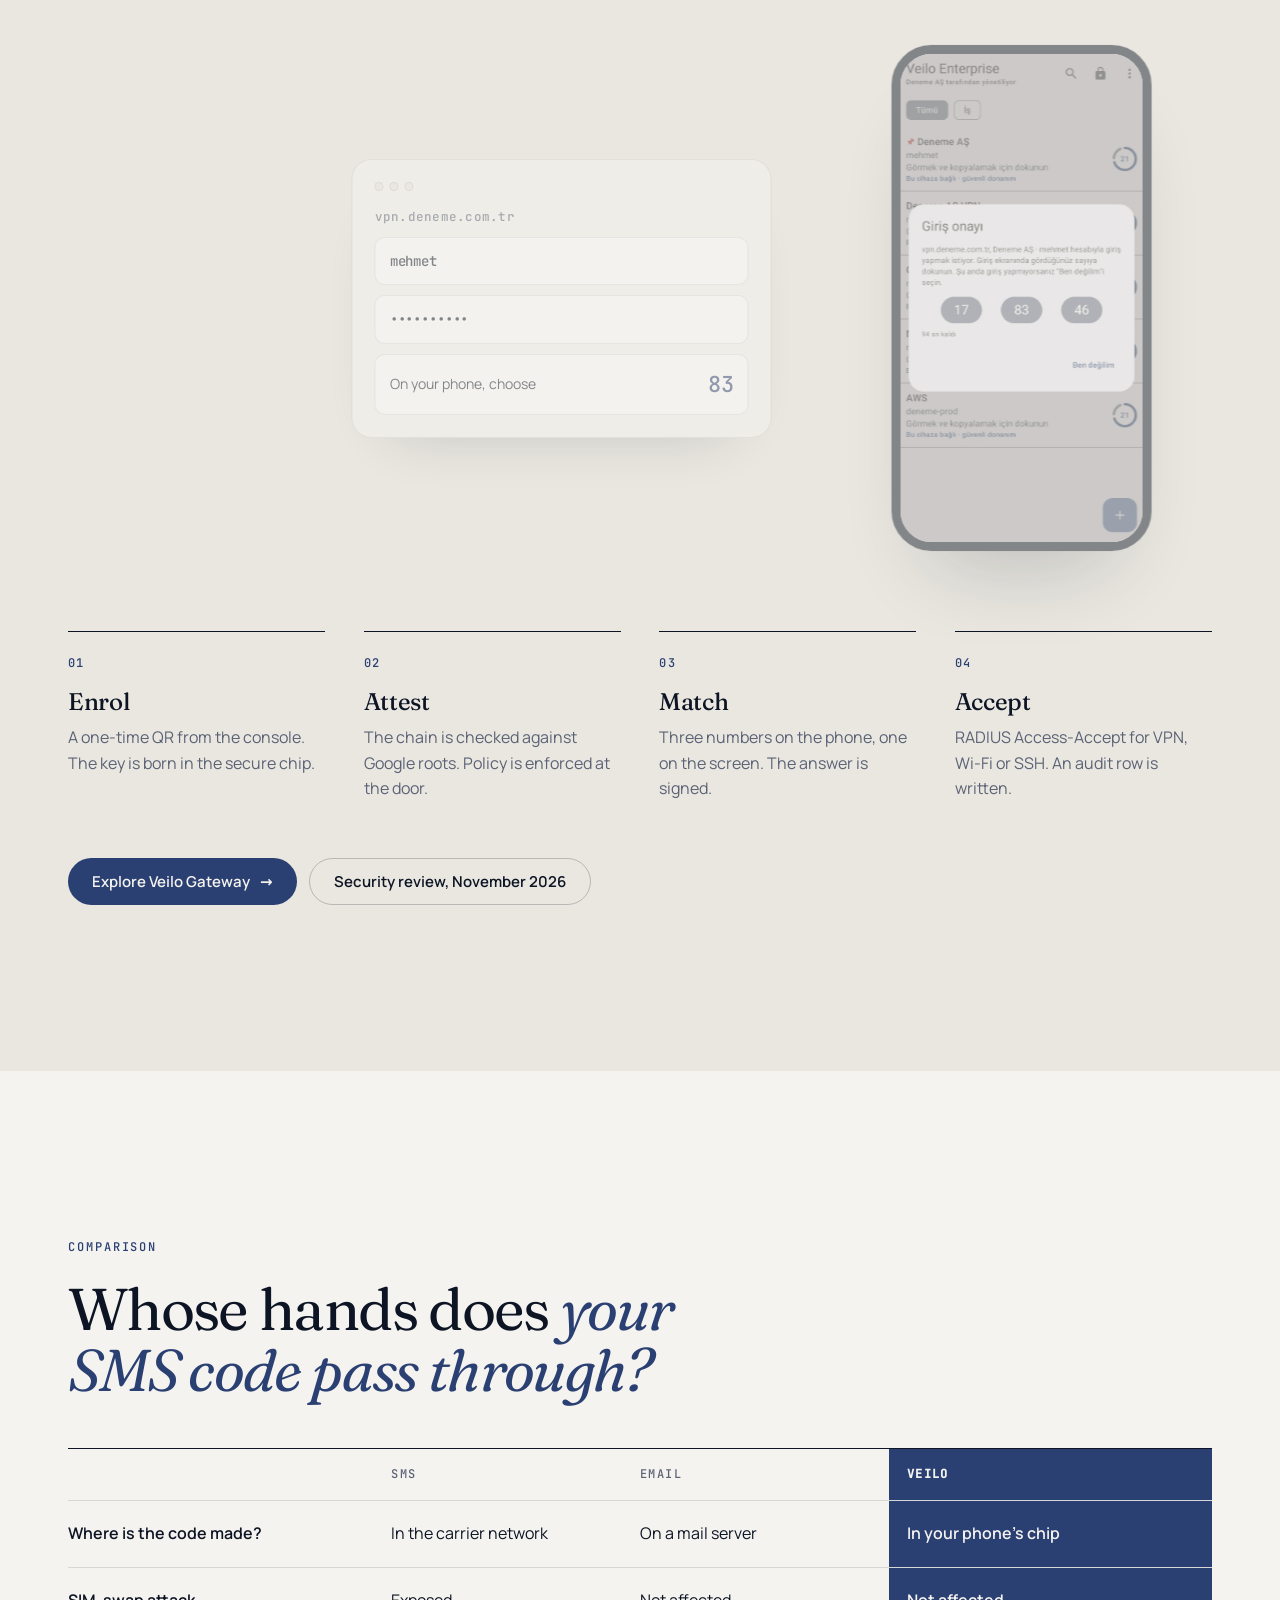
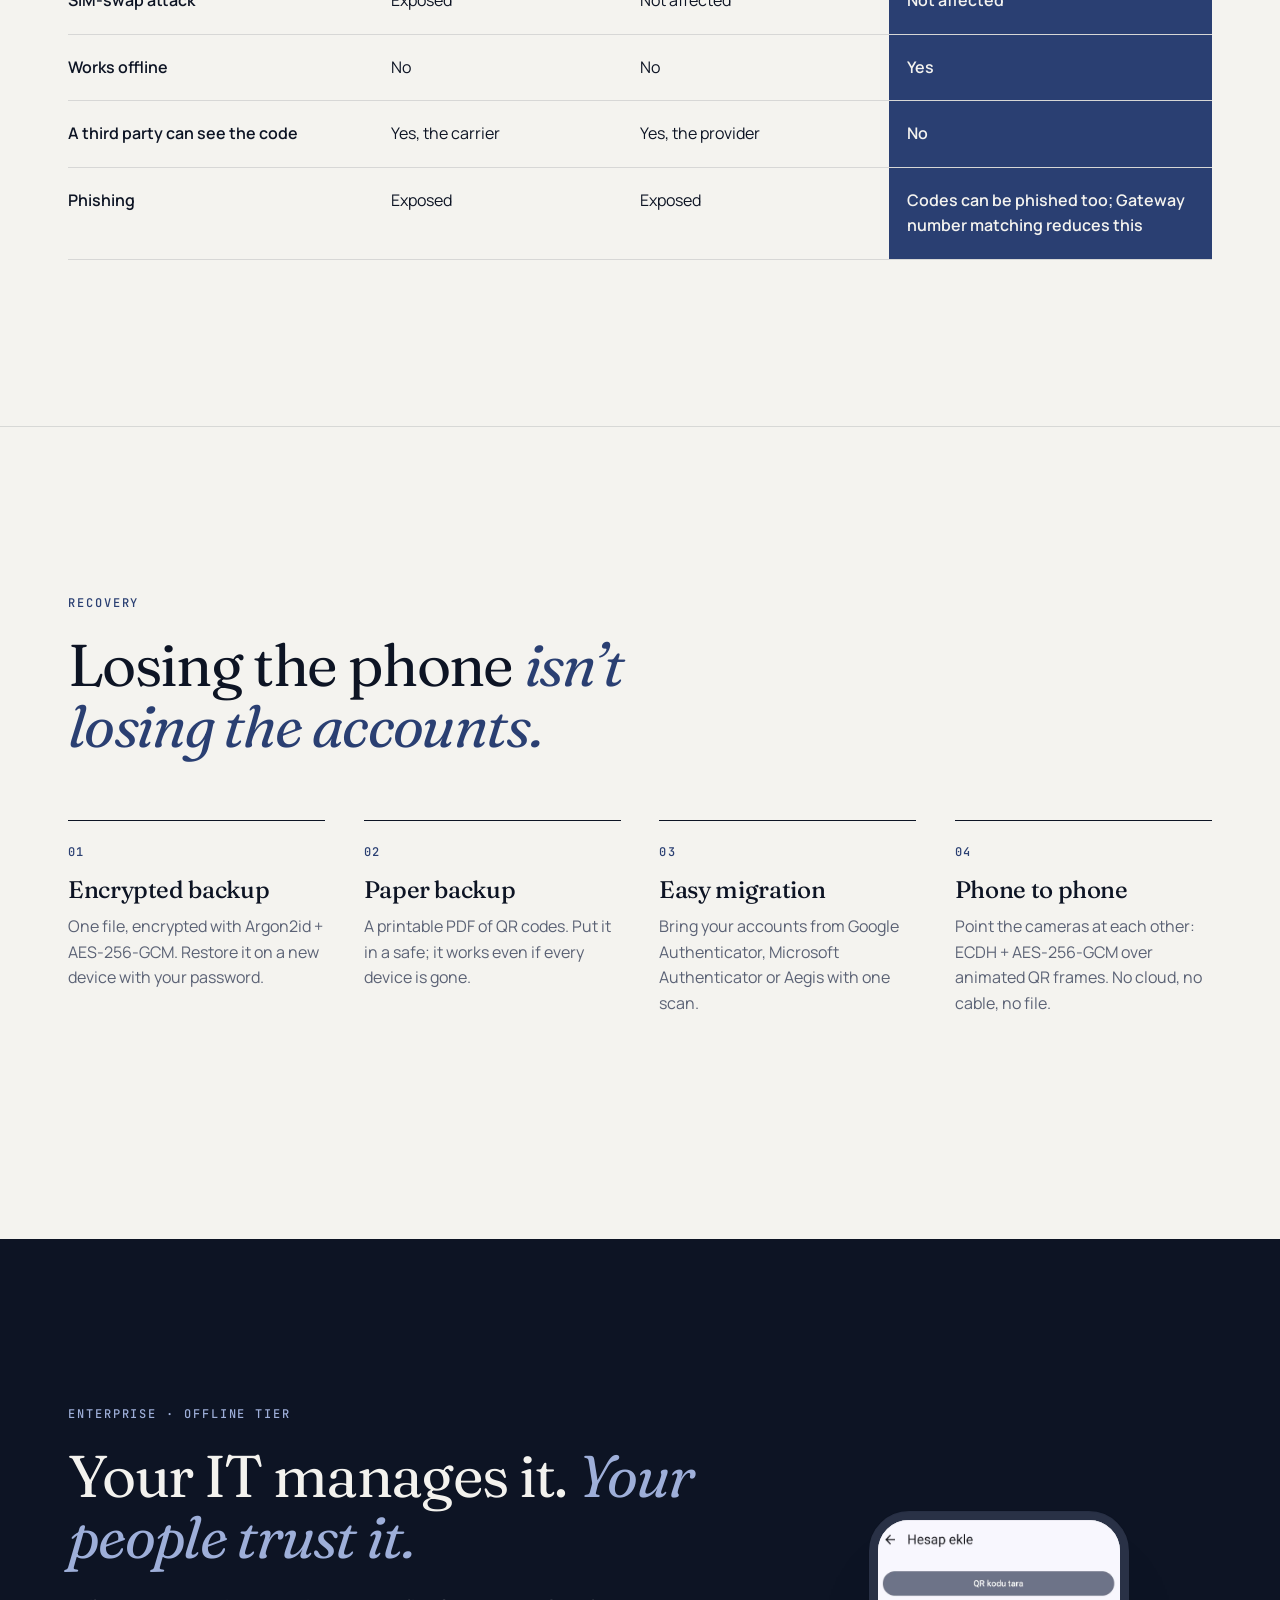
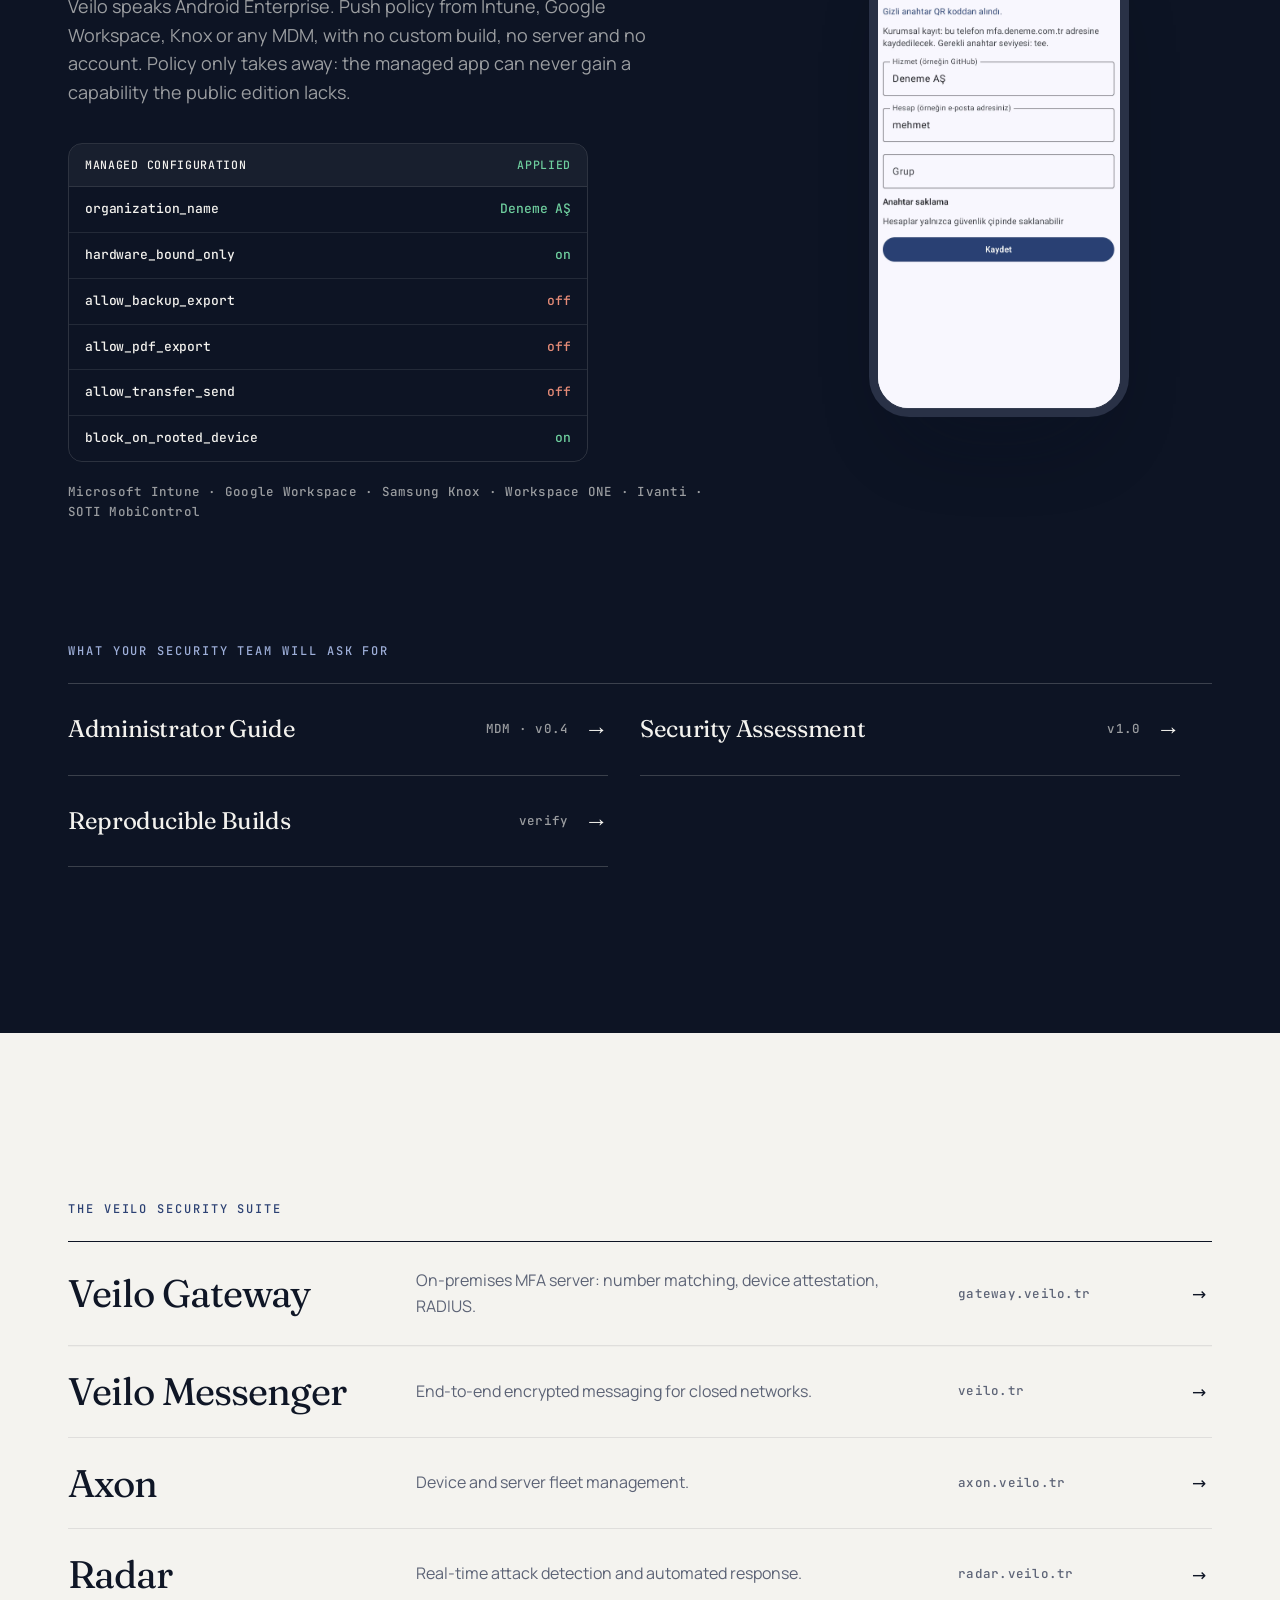
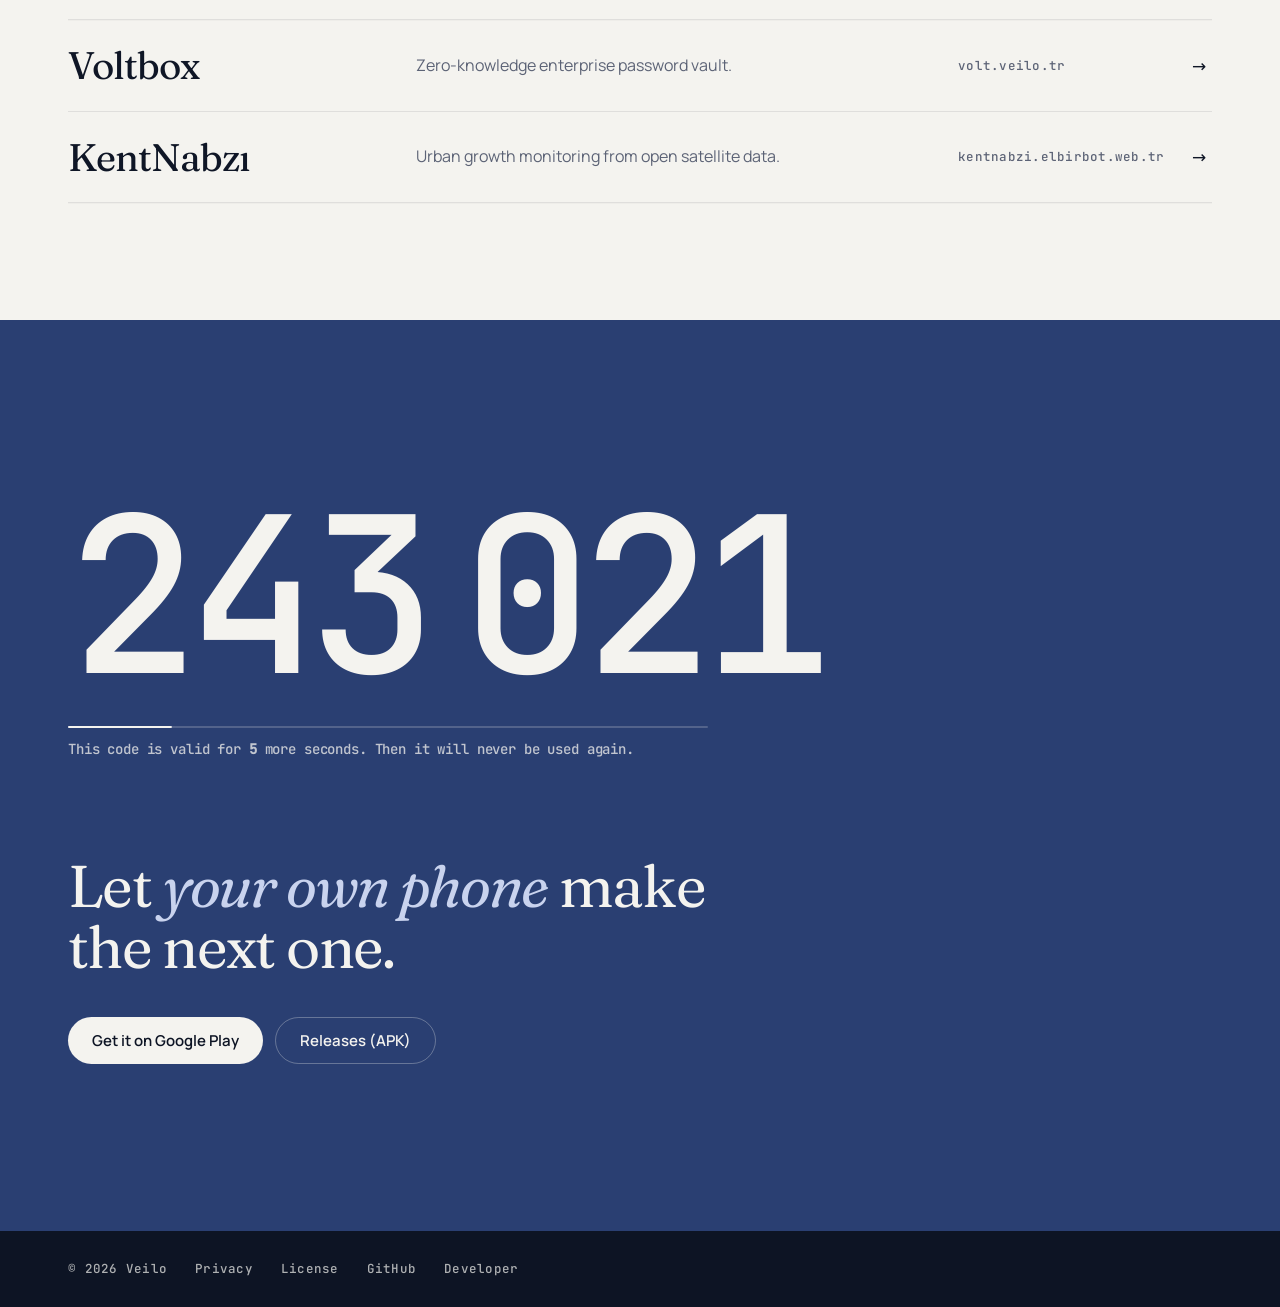
==== commit 4a7343e9: "Site: auth.veilo.tr yeniden tasarlandı (İniş konsepti) Açık zemin, editoryal tipografi (Fraunces + M" ====
--- a/docs/index.html
+++ b/docs/index.html
@@ -1,3545 +1,226 @@
 <!DOCTYPE html>
-<html lang="en">
+<html lang="tr" data-lang="tr">
 <head>
-    <meta charset="UTF-8">
-    <meta name="viewport" content="width=device-width, initial-scale=1.0">
-    <title>Veilo Authenticator — Your Codes. Your Device. Zero Compromise.</title>
-    <meta name="description" content="Veilo Authenticator: offline, open-source two-factor authentication for Android. Hardware-backed keys, zero tracking, encrypted backup. TOTP, HOTP, MFA, OTP security.">
-    <meta name="keywords" content="authenticator, 2FA, TOTP, HOTP, OTP, MFA, two factor authentication, security, offline authenticator, hardware-backed, StrongBox, open source, Android">
-    <link rel="canonical" href="https://suleymanelbir.github.io/veilo-authenticator/">
-    <link rel="preconnect" href="https://fonts.googleapis.com">
-    <link rel="preconnect" href="https://fonts.gstatic.com" crossorigin>
-    <link href="https://fonts.googleapis.com/css2?family=Inter:wght@300;400;500;600;700&family=Orbitron:wght@400;500;600;700;900&family=Syne:wght@600;700;800&display=swap" rel="stylesheet">
-    <style>
-        /* ============================================================
-           VEILO AUTHENTICATOR — LANDING PAGE
-           Design System: Microsoft Sentinel / Defender aesthetic
-           ============================================================ */
-
-        :root {
-            --shield-blue: #3b82f6;
-            --shield-blue-dark: #1e40af;
-            --shield-glow: rgba(59,130,246,0.4);
-            --shield-blue-subtle: rgba(96,165,250,0.15);
-            --emerald: #10b981;
-            --emerald-bright: #34d399;
-            --emerald-glow: rgba(16,185,129,0.25);
-            --bg-dark: #0b1628;
-            --bg-panel: #111e33;
-            --bg-card: #162240;
-            --bg-card-hover: #1a2a4d;
-            --threat-red: #ef4444;
-            --amber: #f59e0b;
-            --text-main: #f8fafc;
-            --text-muted: #b8c5da;
-            --text-faint: #475569;
-            --border: var(--shield-blue-subtle);
-            --border-strong: rgba(59,130,246,0.3);
-            --font-display: 'Orbitron', monospace;
-            --font-heading: 'Syne', sans-serif;
-            --font-body: 'Inter', sans-serif;
-            --ease: cubic-bezier(0.4, 0, 0.2, 1);
-            --transition: 0.35s var(--ease);
-        }
-
-        /* ---- RESET & BASE ---- */
-        *, *::before, *::after { margin: 0; padding: 0; box-sizing: border-box; }
-        ::selection { background: rgba(37,99,235,0.3); color: #fff; }
-        html { scroll-behavior: smooth; font-size: 16px; }
-
-        body {
-            font-family: var(--font-body);
-            background: var(--bg-dark);
-            color: var(--text-main);
-            line-height: 1.7;
-            overflow-x: hidden;
-            -webkit-font-smoothing: antialiased;
-            -moz-osx-font-smoothing: grayscale;
-        }
-
-        /* Custom Scrollbar */
-        ::-webkit-scrollbar { width: 8px; }
-        ::-webkit-scrollbar-track { background: var(--bg-dark); }
-        ::-webkit-scrollbar-thumb { background: var(--shield-blue-dark); border-radius: 4px; }
-        ::-webkit-scrollbar-thumb:hover { background: var(--shield-blue); }
-
-        /* Reduced Motion */
-        @media (prefers-reduced-motion: reduce) {
-            *, *::before, *::after {
-                animation-duration: 0.01ms !important;
-                animation-iteration-count: 1 !important;
-                transition-duration: 0.01ms !important;
-            }
-            html { scroll-behavior: auto; }
-        }
-
-        /* Language Toggle */
-        .lang-tr { display: none; }
-        body.tr .lang-en { display: none; }
-        body.tr .lang-tr { display: block; }
-        body.tr span.lang-en { display: none; }
-        body.tr span.lang-tr { display: inline; }
-        body.tr div.lang-en { display: none; }
-        body.tr div.lang-tr { display: flex; }
-        body.tr p.lang-en { display: none; }
-        body.tr p.lang-tr { display: block; }
-        body.tr h1.lang-en,
-        body.tr h2.lang-en,
-        body.tr h3.lang-en { display: none; }
-        body.tr h1.lang-tr,
-        body.tr h2.lang-tr,
-        body.tr h3.lang-tr { display: block; }
-        body.tr a.lang-en { display: none; }
-        body.tr a.lang-tr { display: inline-flex; }
-        body.tr li.lang-en { display: none; }
-        body.tr li.lang-tr { display: list-item; }
-
-        /* ---- TYPOGRAPHY ---- */
-        h1, h2, h3, h4 { font-family: var(--font-heading); font-weight: 700; line-height: 1.2; }
-        h1 { font-size: clamp(2.4rem, 5vw, 4rem); }
-        h2 { font-size: clamp(1.8rem, 3.5vw, 2.8rem); }
-        h3 { font-size: clamp(1.1rem, 2vw, 1.4rem); }
-
-        .container {
-            max-width: 1200px;
-            margin: 0 auto;
-            padding: 0 24px;
-        }
-
-        section {
-            padding: 100px 0;
-            position: relative;
-        }
-
-        .section-label {
-            font-family: var(--font-display);
-            font-size: 0.7rem;
-            letter-spacing: 3px;
-            text-transform: uppercase;
-            color: var(--shield-blue);
-            margin-bottom: 12px;
-        }
-
-        .section-title {
-            margin-bottom: 16px;
-        }
-
-        .section-subtitle {
-            color: var(--text-muted);
-            font-size: 1.1rem;
-            max-width: 640px;
-            margin-bottom: 48px;
-        }
-
-        .text-center { text-align: center; }
-        .mx-auto { margin-left: auto; margin-right: auto; }
-
-        /* ---- REVEAL ANIMATION ---- */
-        .reveal {
-            opacity: 0;
-            transform: translateY(30px);
-            transition: opacity 0.7s var(--ease), transform 0.7s var(--ease);
-        }
-        .reveal.visible {
-            opacity: 1;
-            transform: translateY(0);
-        }
-
-        /* ============================================================
-           NAVIGATION
-           ============================================================ */
-        .nav {
-            position: fixed;
-            top: 0;
-            left: 0;
-            right: 0;
-            z-index: 1000;
-            padding: 16px 0;
-            transition: background 0.3s ease, padding 0.3s ease, box-shadow 0.3s ease;
-        }
-        .nav.scrolled {
-            background: rgba(7, 17, 31, 0.92);
-            backdrop-filter: blur(16px);
-            -webkit-backdrop-filter: blur(16px);
-            padding: 10px 0;
-            box-shadow: 0 1px 0 var(--border);
-        }
-        .nav-inner {
-            display: flex;
-            align-items: center;
-            justify-content: space-between;
-            max-width: 1200px;
-            margin: 0 auto;
-            padding: 0 24px;
-        }
-        .nav-brand {
-            display: flex;
-            align-items: center;
-            gap: 10px;
-            text-decoration: none;
-            color: var(--text-main);
-        }
-        .nav-brand svg {
-            width: 32px;
-            height: 32px;
-        }
-        .nav-brand span {
-            font-family: var(--font-display);
-            font-size: 0.9rem;
-            font-weight: 700;
-            letter-spacing: 1px;
-        }
-        .nav-links {
-            display: flex;
-            align-items: center;
-            gap: 32px;
-            list-style: none;
-        }
-        .nav-links a {
-            text-decoration: none;
-            color: var(--text-muted);
-            font-size: 0.9rem;
-            font-weight: 500;
-            transition: color var(--transition);
-        }
-        .nav-links a:hover { color: var(--text-main); }
-
-        .nav-actions {
-            display: flex;
-            align-items: center;
-            gap: 12px;
-        }
-
-        .lang-toggle {
-            background: rgba(59,130,246,0.1);
-            border: 1px solid var(--border-strong);
-            color: var(--text-muted);
-            padding: 6px 14px;
-            border-radius: 6px;
-            font-family: var(--font-display);
-            font-size: 0.7rem;
-            letter-spacing: 1px;
-            cursor: pointer;
-            transition: all var(--transition);
-        }
-        .lang-toggle:hover {
-            background: rgba(37,99,235,0.2);
-            color: var(--text-main);
-        }
-
-        .btn-nav {
-            background: var(--shield-blue);
-            color: #fff;
-            padding: 8px 20px;
-            border-radius: 8px;
-            text-decoration: none;
-            font-weight: 600;
-            font-size: 0.85rem;
-            transition: all var(--transition);
-            border: none;
-            cursor: pointer;
-        }
-        .btn-nav:hover {
-            background: var(--shield-blue-dark);
-            box-shadow: 0 0 20px var(--shield-glow);
-        }
-
-        /* Hamburger */
-        .hamburger {
-            display: none;
-            flex-direction: column;
-            gap: 5px;
-            cursor: pointer;
-            background: none;
-            border: none;
-            padding: 4px;
-        }
-        .hamburger span {
-            display: block;
-            width: 24px;
-            height: 2px;
-            background: var(--text-main);
-            border-radius: 2px;
-            transition: all 0.3s ease;
-        }
-        .hamburger.active span:nth-child(1) { transform: translateY(7px) rotate(45deg); }
-        .hamburger.active span:nth-child(2) { opacity: 0; }
-        .hamburger.active span:nth-child(3) { transform: translateY(-7px) rotate(-45deg); }
-
-        .mobile-menu {
-            display: none;
-            position: fixed;
-            top: 0;
-            left: 0;
-            right: 0;
-            bottom: 0;
-            background: rgba(7,17,31,0.97);
-            backdrop-filter: blur(20px);
-            z-index: 999;
-            flex-direction: column;
-            align-items: center;
-            justify-content: center;
-            gap: 28px;
-        }
-        .mobile-menu.active { display: flex; }
-        .mobile-menu a {
-            color: var(--text-main);
-            text-decoration: none;
-            font-family: var(--font-heading);
-            font-size: 1.5rem;
-            font-weight: 700;
-            transition: color var(--transition);
-        }
-        .mobile-menu a:hover { color: var(--shield-blue); }
-
-        @media (max-width: 800px) {
-            .nav-links { display: none; }
-            .nav-actions .btn-nav { display: none; }
-            .hamburger { display: flex; }
-        }
-
-        /* ============================================================
-           SECTION 1: HERO
-           ============================================================ */
-        .hero {
-            min-height: 100vh;
-            display: flex;
-            align-items: center;
-            padding-top: 100px;
-            padding-bottom: 60px;
-            position: relative;
-            overflow: hidden;
-            background:
-                radial-gradient(circle at 20% 30%, rgba(59,130,246,0.12), transparent 40%),
-                radial-gradient(circle at 80% 70%, rgba(16,185,129,0.06), transparent 45%),
-                var(--bg-dark);
-        }
-
-        #shield-canvas {
-            position: absolute;
-            top: 0;
-            left: 0;
-            width: 100%;
-            height: 100%;
-            pointer-events: none;
-            z-index: 0;
-        }
-
-        .hero-bg-glow {
-            position: absolute;
-            width: 600px;
-            height: 600px;
-            border-radius: 50%;
-            background: radial-gradient(circle, var(--shield-glow) 0%, transparent 70%);
-            top: 50%;
-            left: 50%;
-            transform: translate(-50%, -50%);
-            pointer-events: none;
-            z-index: 0;
-            animation: radar-pulse 4s ease-out infinite;
-        }
-
-        @keyframes radar-pulse {
-            0% { opacity: 0.4; transform: translate(-50%, -50%) scale(0.8); }
-            50% { opacity: 0.15; transform: translate(-50%, -50%) scale(1.2); }
-            100% { opacity: 0.4; transform: translate(-50%, -50%) scale(0.8); }
-        }
-
-        .hero .container {
-            position: relative;
-            z-index: 2;
-        }
-
-        .hero-grid {
-            display: grid;
-            grid-template-columns: 1fr 1fr;
-            gap: 60px;
-            align-items: center;
-        }
-
-        .hero-badge {
-            display: inline-flex;
-            align-items: center;
-            gap: 8px;
-            background: rgba(59,130,246,0.1);
-            border: 1px solid var(--border-strong);
-            padding: 6px 16px;
-            border-radius: 100px;
-            font-family: var(--font-display);
-            font-size: 0.65rem;
-            letter-spacing: 2px;
-            color: var(--shield-blue);
-            margin-bottom: 24px;
-        }
-        .hero-badge .pulse-dot {
-            width: 8px;
-            height: 8px;
-            border-radius: 50%;
-            background: var(--emerald);
-            animation: pulse-glow 2s ease-in-out infinite;
-        }
-        @keyframes pulse-glow {
-            0%, 100% { box-shadow: 0 0 0 0 rgba(16,185,129,0.6); }
-            50% { box-shadow: 0 0 0 6px rgba(16,185,129,0); }
-        }
-
-        .hero h1 {
-            font-size: clamp(2.6rem, 5.5vw, 4.2rem);
-            margin-bottom: 20px;
-            line-height: 1.1;
-        }
-        .hero h1 .accent {
-            color: var(--shield-blue);
-            display: block;
-        }
-
-        .hero-subtitle {
-            color: var(--text-muted);
-            font-size: 1.15rem;
-            line-height: 1.7;
-            max-width: 520px;
-            margin-bottom: 32px;
-        }
-
-        .hero-buttons {
-            display: flex;
-            gap: 16px;
-            margin-bottom: 24px;
-            flex-wrap: wrap;
-        }
-
-        .btn-primary {
-            display: inline-flex;
-            align-items: center;
-            gap: 8px;
-            background: var(--shield-blue);
-            color: #fff;
-            padding: 14px 32px;
-            border-radius: 10px;
-            text-decoration: none;
-            font-weight: 600;
-            font-size: 0.95rem;
-            transition: all var(--transition);
-            border: none;
-            cursor: pointer;
-        }
-        .btn-primary:hover {
-            background: var(--shield-blue-dark);
-            box-shadow: 0 0 30px var(--shield-glow);
-            transform: translateY(-2px);
-        }
-
-        .btn-outline {
-            display: inline-flex;
-            align-items: center;
-            gap: 8px;
-            background: transparent;
-            color: var(--text-main);
-            padding: 14px 32px;
-            border-radius: 10px;
-            text-decoration: none;
-            font-weight: 600;
-            font-size: 0.95rem;
-            border: 1px solid var(--border-strong);
-            transition: all var(--transition);
-            cursor: pointer;
-        }
-        .btn-outline:hover {
-            border-color: var(--shield-blue);
-            background: rgba(37,99,235,0.08);
-            transform: translateY(-2px);
-        }
-
-        .hero-trust {
-            color: var(--text-faint);
-            font-size: 0.8rem;
-        }
-        .hero-trust span {
-            color: var(--text-muted);
-        }
-
-        /* Phone Mockup */
-        .phone-mockup {
-            position: relative;
-            display: flex;
-            justify-content: center;
-            animation: float-phone 4s ease-in-out infinite;
-        }
-        @keyframes float-phone {
-            0%, 100% { transform: translateY(0); }
-            50% { transform: translateY(-12px); }
-        }
-
-        .phone-frame {
-            width: 300px;
-            background: rgba(15, 23, 42, 0.8);
-            backdrop-filter: blur(20px);
-            border: 1px solid var(--border-strong);
-            border-radius: 32px;
-            padding: 20px;
-            box-shadow:
-                0 0 60px rgba(37,99,235,0.15),
-                0 20px 60px rgba(0,0,0,0.5),
-                inset 0 1px 0 rgba(255,255,255,0.05);
-        }
-        .phone-notch {
-            width: 120px;
-            height: 24px;
-            background: var(--bg-dark);
-            border-radius: 0 0 16px 16px;
-            margin: -20px auto 16px;
-        }
-        .phone-header {
-            display: flex;
-            align-items: center;
-            justify-content: space-between;
-            margin-bottom: 20px;
-            padding: 0 4px;
-        }
-        .phone-header-title {
-            font-family: var(--font-display);
-            font-size: 0.7rem;
-            letter-spacing: 1px;
-            color: var(--shield-blue);
-        }
-        .phone-header-icon {
-            width: 20px;
-            height: 20px;
-            border-radius: 50%;
-            background: rgba(37,99,235,0.15);
-            border: 1px solid var(--border-strong);
-        }
-
-        .otp-card {
-            background: var(--bg-card);
-            border: 1px solid var(--border);
-            border-radius: 14px;
-            padding: 16px;
-            margin-bottom: 10px;
-            transition: all 0.3s ease;
-        }
-        .otp-card:hover {
-            border-color: var(--border-strong);
-        }
-        .otp-card-header {
-            display: flex;
-            align-items: center;
-            justify-content: space-between;
-            margin-bottom: 8px;
-        }
-        .otp-issuer {
-            display: flex;
-            align-items: center;
-            gap: 8px;
-        }
-        .otp-issuer-icon {
-            width: 28px;
-            height: 28px;
-            border-radius: 8px;
-            display: flex;
-            align-items: center;
-            justify-content: center;
-            font-family: var(--font-display);
-            font-size: 0.6rem;
-            font-weight: 700;
-            color: #fff;
-        }
-        .otp-issuer-name {
-            font-weight: 600;
-            font-size: 0.85rem;
-        }
-        .otp-pin-badge {
-            font-size: 0.6rem;
-            color: var(--amber);
-            opacity: 0.7;
-        }
-        .otp-timer-ring {
-            position: relative;
-            width: 32px;
-            height: 32px;
-        }
-        .otp-timer-ring svg {
-            width: 32px;
-            height: 32px;
-            transform: rotate(-90deg);
-        }
-        .otp-timer-ring .ring-bg {
-            fill: none;
-            stroke: rgba(255,255,255,0.06);
-            stroke-width: 3;
-        }
-        .otp-timer-ring .ring-progress {
-            fill: none;
-            stroke: var(--emerald);
-            stroke-width: 3;
-            stroke-linecap: round;
-            transition: stroke-dashoffset 1s linear, stroke 0.5s ease;
-        }
-        .otp-timer-text {
-            position: absolute;
-            top: 50%;
-            left: 50%;
-            transform: translate(-50%, -50%);
-            font-family: var(--font-display);
-            font-size: 0.5rem;
-            color: var(--text-muted);
-        }
-        .otp-code {
-            font-family: var(--font-display);
-            font-size: 1.6rem;
-            font-weight: 700;
-            letter-spacing: 4px;
-            color: var(--text-main);
-        }
-        .otp-code .digit {
-            display: inline-block;
-            transition: transform 0.3s ease, opacity 0.3s ease;
-        }
-        .otp-code .digit.changing {
-            transform: translateY(-8px);
-            opacity: 0;
-        }
-
-        @media (max-width: 800px) {
-            .hero-grid {
-                grid-template-columns: 1fr;
-                text-align: center;
-            }
-            .hero-subtitle { margin-left: auto; margin-right: auto; }
-            .hero-buttons { justify-content: center; }
-            .hero-trust { text-align: center; }
-            .phone-mockup { margin-top: 40px; }
-        }
-
-        /* ============================================================
-           SECTION 2: TRUST STRIP
-           ============================================================ */
-        .trust-strip {
-            padding: 40px 0;
-            border-top: 1px solid var(--border);
-            border-bottom: 1px solid var(--border);
-            background: rgba(15,23,42,0.4);
-            text-align: center;
-        }
-        .trust-strip-text {
-            color: var(--text-faint);
-            font-size: 0.8rem;
-            margin-bottom: 24px;
-            letter-spacing: 0.5px;
-        }
-        .trust-logos {
-            display: flex;
-            align-items: center;
-            justify-content: center;
-            gap: 40px;
-            flex-wrap: wrap;
-            margin-bottom: 16px;
-        }
-        .trust-logo {
-            font-family: var(--font-display);
-            font-size: 0.75rem;
-            letter-spacing: 2px;
-            color: var(--text-faint);
-            opacity: 0.6;
-            transition: opacity var(--transition);
-        }
-        .trust-logo:hover { opacity: 1; }
-        .trust-dot {
-            width: 3px;
-            height: 3px;
-            border-radius: 50%;
-            background: var(--text-faint);
-            opacity: 0.3;
-        }
-        .trust-compat {
-            color: var(--text-faint);
-            font-size: 0.75rem;
-            margin-top: 12px;
-            opacity: 0.6;
-        }
-
-        @media (max-width: 480px) {
-            .trust-logos { gap: 20px; }
-            .trust-dot { display: none; }
-        }
-
-        /* ============================================================
-           SECTION 3: HOW IT WORKS — SECURITY PIPELINE
-           ============================================================ */
-        .pipeline-section {
-            background: var(--bg-panel);
-        }
-
-        .pipeline-track {
-            display: flex;
-            align-items: stretch;
-            gap: 0;
-            margin-top: 48px;
-            position: relative;
-            overflow: hidden;
-        }
-
-        .pipeline-stage {
-            flex: 1;
-            position: relative;
-            padding: 32px 20px 28px;
-            background: var(--bg-card);
-            border: 1px solid var(--border);
-            text-align: center;
-            transition: all var(--transition);
-            cursor: default;
-            clip-path: polygon(0 0, calc(100% - 20px) 0, 100% 50%, calc(100% - 20px) 100%, 0 100%, 20px 50%);
-            margin-left: -10px;
-        }
-        .pipeline-stage:first-child {
-            clip-path: polygon(0 0, calc(100% - 20px) 0, 100% 50%, calc(100% - 20px) 100%, 0 100%, 0 50%);
-            margin-left: 0;
-            border-radius: 12px 0 0 12px;
-        }
-        .pipeline-stage:last-child {
-            clip-path: polygon(0 0, 100% 0, 100% 50%, 100% 100%, 0 100%, 20px 50%);
-            border-radius: 0 12px 12px 0;
-        }
-        .pipeline-stage:hover {
-            background: linear-gradient(180deg, rgba(59,130,246,0.34), rgba(37,99,235,0.14));
-            border-color: var(--shield-blue);
-            box-shadow: inset 0 3px 0 var(--shield-blue), inset 0 0 40px rgba(59,130,246,0.22);
-            z-index: 2;
-        }
-        .pipeline-track:hover .pipeline-stage:not(:hover) { opacity: 0.5; }
-        .pipeline-stage .pipeline-icon { transition: all var(--transition); }
-        .pipeline-stage:hover .pipeline-icon {
-            background: rgba(59,130,246,0.3);
-            border-color: var(--shield-blue);
-            box-shadow: 0 0 22px var(--shield-glow);
-            transform: scale(1.18);
-        }
-        .pipeline-stage:hover .pipeline-label { color: #fff; text-shadow: 0 0 12px var(--shield-glow); }
-        .pipeline-stage:hover .pipeline-desc { color: var(--text-main); }
-
-        .pipeline-icon {
-            width: 44px;
-            height: 44px;
-            border-radius: 12px;
-            background: rgba(59,130,246,0.1);
-            border: 1px solid var(--border-strong);
-            display: flex;
-            align-items: center;
-            justify-content: center;
-            margin: 0 auto 14px;
-            font-size: 1.2rem;
-        }
-
-        .pipeline-label {
-            font-family: var(--font-display);
-            font-size: 0.65rem;
-            letter-spacing: 2px;
-            color: var(--shield-blue);
-            margin-bottom: 6px;
-            text-transform: uppercase;
-        }
-
-        .pipeline-desc {
-            color: var(--text-muted);
-            font-size: 0.78rem;
-            line-height: 1.5;
-        }
-
-        /* Flowing dots */
-        .pipeline-flow-dots {
-            position: absolute;
-            top: 50%;
-            left: 0;
-            width: 100%;
-            height: 2px;
-            pointer-events: none;
-            z-index: 5;
-        }
-        .flow-dot {
-            position: absolute;
-            width: 6px;
-            height: 6px;
-            border-radius: 50%;
-            background: var(--emerald-bright);
-            box-shadow: 0 0 8px var(--emerald-glow);
-            top: -2px;
-            animation: flow-across 3s linear infinite;
-        }
-        .flow-dot:nth-child(2) { animation-delay: -1s; }
-        .flow-dot:nth-child(3) { animation-delay: -2s; }
-
-        @keyframes flow-across {
-            0% { left: -2%; opacity: 0; }
-            5% { opacity: 1; }
-            95% { opacity: 1; }
-            100% { left: 102%; opacity: 0; }
-        }
-
-        @media (max-width: 800px) {
-            .pipeline-track {
-                flex-direction: column;
-                gap: 8px;
-            }
-            .pipeline-stage {
-                clip-path: none !important;
-                margin-left: 0 !important;
-                border-radius: 12px !important;
-            }
-            .pipeline-flow-dots { display: none; }
-        }
-
-        /* ============================================================
-           SECTION 4: LIVE DASHBOARD (FILM FRAME)
-           ============================================================ */
-        .dashboard-section {
-            background: var(--bg-dark);
-        }
-
-        .film-frame {
-            background: var(--bg-panel);
-            border: 1px solid var(--border-strong);
-            border-radius: 16px;
-            overflow: hidden;
-            box-shadow: 0 20px 80px rgba(0,0,0,0.5), 0 0 40px rgba(37,99,235,0.08);
-            max-width: 960px;
-            margin: 48px auto 0;
-        }
-
-        .film-titlebar {
-            display: flex;
-            align-items: center;
-            gap: 12px;
-            padding: 14px 20px;
-            background: rgba(7,17,31,0.6);
-            border-bottom: 1px solid var(--border);
-        }
-        .film-dots {
-            display: flex;
-            gap: 6px;
-        }
-        .film-dots span {
-            width: 10px;
-            height: 10px;
-            border-radius: 50%;
-        }
-        .film-dots span:nth-child(1) { background: var(--threat-red); }
-        .film-dots span:nth-child(2) { background: var(--amber); }
-        .film-dots span:nth-child(3) { background: var(--emerald); }
-        .film-titlebar-text {
-            font-family: var(--font-display);
-            font-size: 0.65rem;
-            letter-spacing: 2px;
-            color: var(--text-faint);
-        }
-
-        .film-body {
-            display: grid;
-            grid-template-columns: 1fr 1.4fr 1fr;
-            gap: 0;
-            min-height: 320px;
-        }
-
-        .film-col {
-            padding: 24px;
-            border-right: 1px solid var(--border);
-        }
-        .film-col:last-child { border-right: none; }
-
-        .film-col-title {
-            font-family: var(--font-display);
-            font-size: 0.6rem;
-            letter-spacing: 2px;
-            color: var(--text-faint);
-            margin-bottom: 20px;
-            text-transform: uppercase;
-        }
-
-        /* Left: Active Tokens */
-        .token-item {
-            display: flex;
-            align-items: center;
-            gap: 10px;
-            padding: 10px 12px;
-            border-radius: 8px;
-            margin-bottom: 6px;
-            transition: background var(--transition);
-            cursor: default;
-        }
-        .token-item:hover { background: rgba(37,99,235,0.06); }
-        .token-dot {
-            width: 6px;
-            height: 6px;
-            border-radius: 50%;
-            background: var(--emerald);
-            box-shadow: 0 0 6px var(--emerald-glow);
-        }
-        .token-name {
-            font-size: 0.85rem;
-            font-weight: 500;
-            flex: 1;
-        }
-        .token-time {
-            font-family: var(--font-display);
-            font-size: 0.6rem;
-            color: var(--text-faint);
-        }
-
-        /* Center: Big OTP */
-        .film-otp-center {
-            display: flex;
-            flex-direction: column;
-            align-items: center;
-            justify-content: center;
-            text-align: center;
-        }
-        .film-otp-issuer {
-            font-family: var(--font-display);
-            font-size: 0.65rem;
-            letter-spacing: 2px;
-            color: var(--shield-blue);
-            margin-bottom: 16px;
-        }
-        .film-otp-ring {
-            position: relative;
-            width: 140px;
-            height: 140px;
-            margin-bottom: 16px;
-        }
-        .film-otp-ring svg {
-            width: 140px;
-            height: 140px;
-            transform: rotate(-90deg);
-        }
-        .film-otp-ring .ring-bg {
-            fill: none;
-            stroke: rgba(255,255,255,0.04);
-            stroke-width: 4;
-        }
-        .film-otp-ring .ring-progress {
-            fill: none;
-            stroke: var(--emerald);
-            stroke-width: 4;
-            stroke-linecap: round;
-            transition: stroke-dashoffset 1s linear, stroke 0.5s ease;
-        }
-        .film-otp-code {
-            position: absolute;
-            top: 50%;
-            left: 50%;
-            transform: translate(-50%, -50%);
-            font-family: var(--font-display);
-            font-size: 1.8rem;
-            font-weight: 700;
-            letter-spacing: 6px;
-            color: var(--text-main);
-        }
-        .film-otp-timer {
-            font-family: var(--font-display);
-            font-size: 0.7rem;
-            color: var(--text-muted);
-        }
-
-        /* Right: Security Status */
-        .status-item {
-            display: flex;
-            align-items: center;
-            justify-content: space-between;
-            padding: 10px 0;
-            border-bottom: 1px solid var(--border);
-        }
-        .status-item:last-child { border-bottom: none; }
-        .status-label {
-            font-size: 0.8rem;
-            color: var(--text-muted);
-        }
-        .status-value {
-            display: flex;
-            align-items: center;
-            gap: 6px;
-            font-family: var(--font-display);
-            font-size: 0.6rem;
-            letter-spacing: 1px;
-        }
-        .status-dot {
-            width: 6px;
-            height: 6px;
-            border-radius: 50%;
-        }
-        .status-dot.green {
-            background: var(--emerald);
-            box-shadow: 0 0 6px var(--emerald-glow);
-        }
-        .status-dot.red {
-            background: var(--threat-red);
-            box-shadow: 0 0 6px rgba(239,68,68,0.4);
-        }
-        .status-dot.amber {
-            background: var(--amber);
-            box-shadow: 0 0 6px rgba(245,158,11,0.4);
-        }
-
-        /* Bottom bar */
-        .film-bottom {
-            display: flex;
-            align-items: center;
-            gap: 10px;
-            padding: 12px 20px;
-            border-top: 1px solid var(--border);
-            background: rgba(16,185,129,0.04);
-        }
-        .film-bottom-stripe {
-            width: 3px;
-            height: 16px;
-            border-radius: 2px;
-            background: var(--emerald);
-        }
-        .film-bottom-text {
-            font-size: 0.78rem;
-            color: var(--text-muted);
-        }
-        .film-bottom-text strong {
-            color: var(--emerald);
-            font-weight: 600;
-        }
-
-        @media (max-width: 800px) {
-            .film-body {
-                grid-template-columns: 1fr;
-            }
-            .film-col { border-right: none; border-bottom: 1px solid var(--border); }
-            .film-col:last-child { border-bottom: none; }
-        }
-
-        /* ============================================================
-           SECTION 5: THREAT HEATMAP
-           ============================================================ */
-        .heatmap-section {
-            background:
-                radial-gradient(circle at 70% 20%, rgba(59,130,246,0.06), transparent 50%),
-                var(--bg-panel);
-        }
-
-        .heatmap-grid {
-            display: grid;
-            grid-template-columns: 1.5fr 1fr 1fr 1fr;
-            gap: 6px;
-            margin-top: 48px;
-        }
-
-        .heatmap-header {
-            padding: 16px 20px;
-            font-family: var(--font-display);
-            font-size: 0.6rem;
-            letter-spacing: 2px;
-            color: var(--text-faint);
-            text-transform: uppercase;
-            background: rgba(7,17,31,0.5);
-            border-radius: 8px;
-        }
-
-        .heatmap-category {
-            padding: 16px 20px;
-            background: var(--bg-card);
-            border-radius: 8px;
-            font-weight: 600;
-            font-size: 0.9rem;
-            display: flex;
-            align-items: center;
-        }
-
-        .heatmap-cell {
-            padding: 16px 20px;
-            border-radius: 8px;
-            display: flex;
-            align-items: center;
-            gap: 10px;
-            font-family: var(--font-display);
-            font-size: 0.7rem;
-            letter-spacing: 1px;
-            font-weight: 600;
-            border-left: 3px solid transparent;
-            transition: all var(--transition);
-        }
-        .heatmap-cell:hover {
-            transform: translateX(2px);
-        }
-
-        .heatmap-cell.red {
-            background: rgba(239,68,68,0.1);
-            border-left-color: var(--threat-red);
-            color: var(--threat-red);
-        }
-        .heatmap-cell.amber {
-            background: rgba(245,158,11,0.1);
-            border-left-color: var(--amber);
-            color: var(--amber);
-        }
-        .heatmap-cell.green {
-            background: rgba(16,185,129,0.1);
-            border-left-color: var(--emerald);
-            color: var(--emerald);
-            box-shadow: inset 0 0 20px rgba(16,185,129,0.05);
-        }
-
-        .heatmap-cell-dot {
-            width: 8px;
-            height: 8px;
-            border-radius: 50%;
-            flex-shrink: 0;
-        }
-        .heatmap-cell.red .heatmap-cell-dot {
-            background: var(--threat-red);
-            box-shadow: 0 0 6px rgba(239,68,68,0.4);
-        }
-        .heatmap-cell.amber .heatmap-cell-dot {
-            background: var(--amber);
-            box-shadow: 0 0 6px rgba(245,158,11,0.4);
-        }
-        .heatmap-cell.green .heatmap-cell-dot {
-            background: var(--emerald);
-            box-shadow: 0 0 6px var(--emerald-glow);
-        }
-
-        @media (max-width: 800px) {
-            .heatmap-grid {
-                grid-template-columns: 1fr 1fr 1fr 1fr;
-                font-size: 0.7rem;
-            }
-            .heatmap-header, .heatmap-category, .heatmap-cell {
-                padding: 10px 10px;
-                font-size: 0.55rem;
-            }
-        }
-        @media (max-width: 480px) {
-            .heatmap-grid {
-                grid-template-columns: 1.2fr 1fr 1fr 1fr;
-            }
-            .heatmap-cell-dot { display: none; }
-            .heatmap-header, .heatmap-category, .heatmap-cell {
-                padding: 8px 6px;
-                font-size: 0.5rem;
-                letter-spacing: 0;
-            }
-        }
-
-        /* Differentiator cards */
-        .diff-cards {
-            display: grid;
-            grid-template-columns: repeat(4, 1fr);
-            gap: 16px;
-            margin-top: 56px;
-        }
-
-        .diff-card {
-            background: rgba(22,34,64,0.85);
-            backdrop-filter: blur(12px);
-            -webkit-backdrop-filter: blur(12px);
-            border: 1px solid var(--shield-blue-subtle);
-            border-radius: 14px;
-            padding: 28px 24px;
-            text-align: center;
-            transition: all var(--transition);
-            box-shadow: 0 8px 32px rgba(0,0,0,0.25);
-        }
-        .diff-card:hover {
-            border-color: var(--border-strong);
-            transform: translateY(-4px);
-            box-shadow: 0 12px 40px rgba(59,130,246,0.15), 0 8px 32px rgba(0,0,0,0.3);
-            background: rgba(26,42,77,0.9);
-        }
-        .diff-card-icon {
-            width: 52px;
-            height: 52px;
-            border-radius: 14px;
-            background: rgba(59,130,246,0.1);
-            border: 1px solid var(--border-strong);
-            display: flex;
-            align-items: center;
-            justify-content: center;
-            margin: 0 auto 16px;
-            font-size: 1.4rem;
-        }
-        .diff-card h3 {
-            font-size: 1rem;
-            margin-bottom: 8px;
-        }
-        .diff-card p {
-            color: var(--text-muted);
-            font-size: 0.85rem;
-            line-height: 1.5;
-        }
-
-        .diff-question {
-            text-align: center;
-            margin-top: 56px;
-            color: var(--text-muted);
-            font-size: 1.05rem;
-        }
-
-        @media (max-width: 800px) {
-            .diff-cards { grid-template-columns: 1fr 1fr; }
-        }
-        @media (max-width: 480px) {
-            .diff-cards { grid-template-columns: 1fr; }
-        }
-
-        /* ============================================================
-           SECTION 5b: AUTHENTICATOR COMPARISON
-           ============================================================ */
-        .compare-section {
-            background:
-                radial-gradient(circle at 50% 30%, rgba(59,130,246,0.05), transparent 50%),
-                var(--bg-dark);
-        }
-
-        .compare-wrap {
-            overflow-x: auto;
-            margin-top: 48px;
-            border: 1px solid var(--border);
-            border-radius: 14px;
-            box-shadow: 0 8px 32px rgba(0,0,0,0.25);
-        }
-
-        .compare-table {
-            width: 100%;
-            border-collapse: collapse;
-            min-width: 780px;
-            font-size: 14px;
-        }
-
-        .compare-table th,
-        .compare-table td {
-            padding: 16px 20px;
-            text-align: left;
-            border-bottom: 1px solid var(--border);
-        }
-
-        .compare-table thead th {
-            font-family: var(--font-display);
-            font-size: 11px;
-            font-weight: 600;
-            letter-spacing: 0.12em;
-            text-transform: uppercase;
-            color: var(--text-faint);
-            background: var(--bg-panel);
-        }
-
-        .compare-table thead th.veilo-col {
-            color: var(--shield-blue);
-            text-shadow: 0 0 12px var(--shield-glow);
-            background: rgba(59,130,246,0.06);
-            border-top: 2px solid var(--shield-blue);
-        }
-
-        .compare-table tbody tr {
-            transition: background var(--transition);
-        }
-
-        .compare-table tbody tr:hover td {
-            background: rgba(59,130,246,0.16);
-            border-bottom-color: rgba(59,130,246,0.45);
-        }
-        .compare-table tbody tr:hover td.veilo-col {
-            background: rgba(59,130,246,0.28);
-        }
-        .compare-table tbody tr:hover td.feat-name {
-            color: #fff;
-            box-shadow: inset 4px 0 0 var(--shield-blue);
-        }
-        .compare-table tbody tr:hover .cmp-yes {
-            text-shadow: 0 0 10px var(--emerald-glow);
-        }
-
-        .compare-table tbody tr:last-child td {
-            border-bottom: none;
-        }
-
-        .compare-table td.feat-name {
-            font-weight: 600;
-            color: var(--text-main);
-        }
-
-        .compare-table td.veilo-col {
-            background: rgba(59,130,246,0.04);
-        }
-
-        .cmp-yes {
-            color: var(--emerald);
-            font-family: var(--font-display);
-            font-weight: 700;
-            font-size: 13px;
-        }
-
-        .cmp-no {
-            color: var(--text-faint);
-            font-family: var(--font-display);
-            font-weight: 700;
-            font-size: 13px;
-        }
-
-        .cmp-partial {
-            color: var(--amber);
-            font-family: var(--font-display);
-            font-weight: 700;
-            font-size: 13px;
-        }
-
-        .compare-note {
-            text-align: center;
-            color: var(--text-faint);
-            font-size: 12px;
-            margin-top: 16px;
-            font-style: italic;
-        }
-
-        @media (max-width: 800px) {
-            .compare-table { font-size: 12px; }
-            .compare-table th, .compare-table td { padding: 12px 14px; }
-        }
-
-        /* ============================================================
-           SECTION 6: RECOVERY & BACKUP
-           ============================================================ */
-        .recovery-section {
-            background: var(--bg-dark);
-        }
-
-        .recovery-cards {
-            display: grid;
-            grid-template-columns: repeat(4, 1fr);
-            gap: 24px;
-            margin-top: 48px;
-        }
-
-        .recovery-card {
-            background: rgba(22,34,64,0.85);
-            backdrop-filter: blur(12px);
-            -webkit-backdrop-filter: blur(12px);
-            border: 1px solid var(--shield-blue-subtle);
-            border-radius: 16px;
-            padding: 36px 28px;
-            text-align: center;
-            transition: all var(--transition);
-            position: relative;
-            overflow: hidden;
-            box-shadow: 0 8px 32px rgba(0,0,0,0.25);
-        }
-        .recovery-card::before {
-            content: '';
-            position: absolute;
-            top: 0;
-            left: 0;
-            right: 0;
-            height: 3px;
-            background: linear-gradient(90deg, var(--shield-blue), var(--emerald));
-            opacity: 0;
-            transition: opacity var(--transition);
-        }
-        .recovery-card:hover {
-            border-color: var(--border-strong);
-            transform: translateY(-4px);
-            box-shadow: 0 16px 48px rgba(0,0,0,0.3);
-        }
-        .recovery-card:hover::before { opacity: 1; }
-
-        .recovery-icon {
-            width: 60px;
-            height: 60px;
-            border-radius: 16px;
-            background: rgba(37,99,235,0.08);
-            border: 1px solid var(--border-strong);
-            display: flex;
-            align-items: center;
-            justify-content: center;
-            margin: 0 auto 20px;
-            font-size: 1.6rem;
-        }
-
-        .recovery-card h3 {
-            margin-bottom: 10px;
-        }
-        .recovery-card p {
-            color: var(--text-muted);
-            font-size: 0.9rem;
-            line-height: 1.6;
-        }
-
-        .recovery-callout {
-            margin-top: 48px;
-            padding: 28px 36px;
-            background: rgba(37,99,235,0.05);
-            border-left: 3px solid var(--shield-blue);
-            border-radius: 0 12px 12px 0;
-            text-align: center;
-        }
-        .recovery-callout p {
-            color: var(--text-muted);
-            font-size: 1.05rem;
-            font-style: italic;
-            line-height: 1.7;
-        }
-
-        @media (max-width: 1100px) {
-            .recovery-cards { grid-template-columns: repeat(2, 1fr); }
-        }
-        @media (max-width: 800px) {
-            .recovery-cards { grid-template-columns: 1fr; }
-        }
-
-        /* ============================================================
-           SECTION 7: ECOSYSTEM
-           ============================================================ */
-        /* ---- ENTERPRISE ---- */
-        .enterprise-section {
-            background:
-                radial-gradient(circle at 75% 30%, rgba(59,130,246,0.08), transparent 55%),
-                var(--bg-panel);
-            border-top: 1px solid var(--border);
-        }
-        .enterprise-grid {
-            display: grid;
-            grid-template-columns: 1.1fr 0.9fr;
-            gap: 48px;
-            align-items: center;
-            margin-top: 48px;
-        }
-        .policy-list { display: flex; flex-direction: column; gap: 14px; }
-        .policy-item {
-            display: flex;
-            gap: 16px;
-            align-items: flex-start;
-            padding: 18px 20px;
-            background: rgba(22,34,64,0.7);
-            backdrop-filter: blur(12px);
-            -webkit-backdrop-filter: blur(12px);
-            border: 1px solid var(--shield-blue-subtle);
-            border-radius: 14px;
-            transition: all var(--transition);
-        }
-        .policy-item:hover { border-color: var(--border-strong); transform: translateX(4px); }
-        .policy-item-icon {
-            flex: 0 0 42px;
-            width: 42px; height: 42px;
-            border-radius: 11px;
-            background: rgba(37,99,235,0.1);
-            border: 1px solid var(--border-strong);
-            display: flex; align-items: center; justify-content: center;
-            font-size: 1.15rem;
-        }
-        .policy-item h4 { font-size: 1rem; margin-bottom: 4px; }
-        .policy-item p { color: var(--text-muted); font-size: 0.88rem; line-height: 1.55; }
-
-        /* MDM console mockup */
-        .mdm-panel {
-            background: rgba(17,30,51,0.9);
-            border: 1px solid var(--border-strong);
-            border-radius: 16px;
-            overflow: hidden;
-            box-shadow: 0 24px 64px rgba(0,0,0,0.4), 0 0 0 1px rgba(59,130,246,0.08);
-        }
-        .mdm-head {
-            display: flex; align-items: center; justify-content: space-between;
-            padding: 14px 18px;
-            background: rgba(11,22,40,0.8);
-            border-bottom: 1px solid var(--border);
-            font-family: var(--font-display);
-            font-size: 0.7rem;
-            letter-spacing: 0.12em;
-            color: var(--text-muted);
-        }
-        .mdm-head .mdm-badge {
-            padding: 3px 10px;
-            border-radius: 999px;
-            background: var(--emerald-glow);
-            color: var(--emerald-bright);
-            font-size: 0.62rem;
-        }
-        .mdm-body { padding: 10px 18px 18px; }
-        .mdm-row {
-            display: flex; align-items: center; justify-content: space-between;
-            padding: 11px 0;
-            border-bottom: 1px solid rgba(96,165,250,0.08);
-            font-size: 0.88rem;
-        }
-        .mdm-row:last-child { border-bottom: none; }
-        .mdm-row .mdm-key { color: var(--text-main); }
-        .mdm-row .mdm-key small { display: block; color: var(--text-faint); font-size: 0.72rem; font-family: var(--font-display); letter-spacing: 0.05em; margin-top: 2px; }
-        .mdm-val {
-            font-family: var(--font-display);
-            font-size: 0.72rem;
-            letter-spacing: 0.08em;
-            padding: 4px 10px;
-            border-radius: 6px;
-            border: 1px solid var(--border-strong);
-            color: var(--text-muted);
-            white-space: nowrap;
-        }
-        .mdm-val.on { color: var(--emerald-bright); border-color: rgba(16,185,129,0.4); background: rgba(16,185,129,0.08); }
-        .mdm-val.off { color: var(--threat-red); border-color: rgba(239,68,68,0.35); background: rgba(239,68,68,0.08); }
-        .mdm-foot {
-            margin-top: 14px;
-            padding: 12px 14px;
-            border-radius: 10px;
-            background: rgba(37,99,235,0.08);
-            border-left: 3px solid var(--shield-blue);
-            font-size: 0.82rem;
-            color: var(--text-muted);
-        }
-        .mdm-foot strong { color: var(--text-main); }
-        .enterprise-logos {
-            display: flex; flex-wrap: wrap; gap: 10px 22px;
-            justify-content: center;
-            margin-top: 40px;
-            color: var(--text-faint);
-            font-family: var(--font-display);
-            font-size: 0.68rem;
-            letter-spacing: 0.14em;
-        }
-        .enterprise-logos span { padding: 6px 0; }
-        .enterprise-cta { text-align: center; margin-top: 36px; }
-        .enterprise-cta a {
-            display: inline-flex; align-items: center; gap: 8px;
-            padding: 12px 24px;
-            border-radius: 10px;
-            border: 1px solid var(--border-strong);
-            color: var(--text-main);
-            font-weight: 600;
-            font-size: 0.92rem;
-            transition: all var(--transition);
-        }
-        .enterprise-cta a:hover { border-color: var(--shield-blue); background: rgba(59,130,246,0.1); }
-        .enterprise-cta a { text-decoration: none; }
-        .enterprise-cta a + a { margin-left: 10px; }
-        .enterprise-cta a.cta-primary { background: var(--shield-blue); border-color: var(--shield-blue); color: #fff; }
-        .enterprise-cta a.cta-primary:hover { filter: brightness(1.1); background: var(--shield-blue); }
-        @media (max-width: 520px) { .enterprise-cta a { display: flex; justify-content: center; } .enterprise-cta a + a { margin: 10px 0 0; } }
-        .enterprise-cta small { display: block; margin-top: 12px; color: var(--text-faint); font-size: 0.8rem; }
-        @media (max-width: 960px) {
-            .enterprise-grid { grid-template-columns: 1fr; gap: 32px; }
-        }
-
-        /* Tier badges (v0.4 offline / v0.5 connected) */
-        .tier-badge {
-            display: inline-flex; align-items: center; gap: 8px;
-            margin-top: 18px;
-            padding: 6px 14px;
-            border-radius: 999px;
-            border: 1px solid rgba(245,158,11,0.4);
-            background: rgba(245,158,11,0.08);
-            color: var(--amber);
-            font-family: var(--font-display);
-            font-size: 0.66rem;
-            letter-spacing: 0.14em;
-        }
-        .tier-badge.live {
-            border-color: rgba(16,185,129,0.4);
-            background: rgba(16,185,129,0.08);
-            color: var(--emerald-bright);
-        }
-
-        /* ============================================================
-           SECTION 6c: GATEWAY (ENTERPRISE CONNECTED)
-           ============================================================ */
-        .gateway-section {
-            background:
-                radial-gradient(circle at 20% 35%, rgba(16,185,129,0.06), transparent 50%),
-                radial-gradient(circle at 80% 80%, rgba(59,130,246,0.08), transparent 55%),
-                var(--bg-dark);
-            border-top: 1px solid var(--border);
-        }
-        .gateway-flow {
-            display: grid;
-            grid-template-columns: repeat(4, 1fr);
-            gap: 14px;
-            margin-top: 44px;
-        }
-        .gateway-step {
-            position: relative;
-            padding: 18px 18px 18px 20px;
-            background: rgba(22,34,64,0.6);
-            border: 1px solid var(--shield-blue-subtle);
-            border-radius: 14px;
-        }
-        .gateway-step::after {
-            content: '\2192';
-            position: absolute; right: -14px; top: 50%; transform: translateY(-50%);
-            color: var(--shield-blue); font-size: 1.1rem; opacity: 0.8;
-        }
-        .gateway-step:last-child::after { content: none; }
-        .gateway-step .step-no {
-            font-family: var(--font-display); font-size: 0.62rem; letter-spacing: 0.14em;
-            color: var(--shield-blue); margin-bottom: 8px;
-        }
-        .gateway-step h5 { font-size: 0.95rem; margin-bottom: 4px; }
-        .gateway-step p { color: var(--text-muted); font-size: 0.82rem; line-height: 1.5; }
-        .mdm-tabs { display: flex; gap: 4px; padding: 10px 18px 0; border-bottom: 1px solid var(--border); background: rgba(11,22,40,0.5); }
-        .mdm-tabs > span { padding: 8px 14px; font-size: 0.78rem; color: var(--text-muted); border-bottom: 2px solid transparent; margin-bottom: -1px; }
-        .mdm-tabs > span.on { color: var(--text-main); border-bottom-color: var(--shield-blue); }
-        .mdm-val.pending { color: var(--amber); border-color: rgba(245,158,11,0.4); background: rgba(245,158,11,0.08); }
-
-        /* Documentation strip */
-        .docs-strip { margin-top: 64px; }
-        .docs-cards {
-            display: grid;
-            grid-template-columns: repeat(4, 1fr);
-            gap: 20px;
-            margin-top: 28px;
-        }
-        .docs-card {
-            display: block;
-            padding: 28px 22px;
-            color: inherit;
-            text-decoration: none;
-        }
-        .docs-card .recovery-icon { width: 52px; height: 52px; font-size: 1.4rem; margin-bottom: 16px; }
-        .docs-card h3 { font-size: 1.02rem; }
-        .docs-card p { font-size: 0.86rem; }
-        .docs-card small {
-            display: block; margin-top: 14px;
-            color: var(--shield-blue);
-            font-family: var(--font-display); font-size: 0.68rem; letter-spacing: 0.1em;
-        }
-        @media (max-width: 1100px) {
-            .docs-cards { grid-template-columns: repeat(2, 1fr); }
-            .gateway-flow { grid-template-columns: repeat(2, 1fr); }
-            .gateway-step::after { content: none; }
-        }
-        @media (max-width: 800px) {
-            .docs-cards { grid-template-columns: 1fr; }
-            .gateway-flow { grid-template-columns: 1fr; }
-        }
-
-        .ecosystem-section {
-            background:
-                radial-gradient(circle at 30% 60%, rgba(59,130,246,0.06), transparent 50%),
-                var(--bg-panel);
-        }
-
-        .ecosystem-cards {
-            display: grid;
-            grid-template-columns: repeat(4, 1fr);
-            gap: 20px;
-            margin-top: 48px;
-        }
-
-        .eco-card {
-            background: rgba(22,34,64,0.85);
-            backdrop-filter: blur(12px);
-            -webkit-backdrop-filter: blur(12px);
-            border: 1px solid var(--shield-blue-subtle);
-            border-radius: 16px;
-            padding: 32px 24px;
-            transition: all var(--transition);
-            position: relative;
-            overflow: hidden;
-            box-shadow: 0 8px 32px rgba(0,0,0,0.25);
-        }
-        .eco-card:hover {
-            border-color: var(--border-strong);
-            transform: translateY(-4px);
-            box-shadow: 0 12px 40px rgba(59,130,246,0.15), 0 8px 32px rgba(0,0,0,0.3);
-        }
-
-        .eco-accent {
-            width: 40px;
-            height: 4px;
-            border-radius: 2px;
-            margin-bottom: 20px;
-        }
-
-        .eco-card h3 {
-            font-size: 1.1rem;
-            margin-bottom: 8px;
-        }
-        .eco-card p {
-            color: var(--text-muted);
-            font-size: 0.85rem;
-            line-height: 1.6;
-            margin-bottom: 16px;
-        }
-        .eco-link {
-            color: var(--shield-blue);
-            font-size: 0.8rem;
-            font-weight: 600;
-            text-decoration: none;
-            display: inline-flex;
-            align-items: center;
-            gap: 4px;
-            transition: gap var(--transition);
-        }
-        .eco-link:hover { gap: 8px; }
-
-        @media (max-width: 1100px) {
-            .ecosystem-cards { grid-template-columns: repeat(3, 1fr); }
-        }
-        @media (max-width: 800px) {
-            .ecosystem-cards { grid-template-columns: 1fr 1fr; }
-        }
-        @media (max-width: 480px) {
-            .ecosystem-cards { grid-template-columns: 1fr; }
-        }
-
-        /* ============================================================
-           SECTION 8: FINAL CTA
-           ============================================================ */
-        .cta-section {
-            padding: 120px 0;
-            text-align: center;
-            position: relative;
-            overflow: hidden;
-        }
-        .cta-bg {
-            position: absolute;
-            top: 0; left: 0; right: 0; bottom: 0;
-            background:
-                radial-gradient(ellipse at center, rgba(37,99,235,0.15) 0%, transparent 60%),
-                linear-gradient(180deg, var(--bg-panel) 0%, var(--bg-dark) 100%);
-            pointer-events: none;
-        }
-        .cta-section .container { position: relative; z-index: 2; }
-        .cta-section h2 {
-            font-size: clamp(2rem, 4vw, 3.2rem);
-            margin-bottom: 16px;
-        }
-        .cta-subtitle {
-            color: var(--text-muted);
-            font-size: 1.15rem;
-            margin-bottom: 40px;
-        }
-        .cta-buttons {
-            display: flex;
-            justify-content: center;
-            gap: 20px;
-            flex-wrap: wrap;
-            margin-bottom: 28px;
-        }
-        .btn-cta {
-            display: inline-flex;
-            align-items: center;
-            gap: 10px;
-            padding: 16px 36px;
-            border-radius: 12px;
-            text-decoration: none;
-            font-weight: 700;
-            font-size: 1rem;
-            transition: all var(--transition);
-        }
-        .btn-cta.primary {
-            background: var(--shield-blue);
-            color: #fff;
-        }
-        .btn-cta.primary:hover {
-            background: var(--shield-blue-dark);
-            box-shadow: 0 0 40px var(--shield-glow);
-            transform: translateY(-2px);
-        }
-        .btn-cta.secondary {
-            background: transparent;
-            color: var(--text-main);
-            border: 1px solid var(--border-strong);
-        }
-        .btn-cta.secondary:hover {
-            border-color: var(--shield-blue);
-            background: rgba(37,99,235,0.08);
-            transform: translateY(-2px);
-        }
-        .cta-note {
-            color: var(--text-faint);
-            font-size: 0.8rem;
-        }
-
-        /* ============================================================
-           FOOTER
-           ============================================================ */
-        .footer {
-            background: var(--bg-panel);
-            border-top: 1px solid var(--border);
-            padding: 64px 0 0;
-        }
-        .footer-grid {
-            display: grid;
-            grid-template-columns: 1.5fr 1fr 1fr 1fr;
-            gap: 40px;
-            padding-bottom: 48px;
-        }
-        .footer-brand p {
-            color: var(--text-muted);
-            font-size: 0.85rem;
-            line-height: 1.6;
-            margin-top: 12px;
-        }
-        .footer-col h4 {
-            font-family: var(--font-display);
-            font-size: 0.65rem;
-            letter-spacing: 2px;
-            color: var(--text-faint);
-            margin-bottom: 16px;
-            text-transform: uppercase;
-        }
-        .footer-col ul {
-            list-style: none;
-        }
-        .footer-col li {
-            margin-bottom: 10px;
-        }
-        .footer-col a {
-            color: var(--text-muted);
-            text-decoration: none;
-            font-size: 0.85rem;
-            transition: color var(--transition);
-        }
-        .footer-col a:hover { color: var(--text-main); }
-
-        .footer-bottom {
-            border-top: 1px solid var(--border);
-            padding: 20px 0;
-            display: flex;
-            align-items: center;
-            justify-content: space-between;
-            flex-wrap: wrap;
-            gap: 16px;
-        }
-        .footer-copy {
-            color: var(--text-faint);
-            font-size: 0.8rem;
-        }
-        .footer-badges {
-            display: flex;
-            gap: 8px;
-        }
-        .footer-badge {
-            padding: 4px 12px;
-            border-radius: 6px;
-            background: rgba(37,99,235,0.08);
-            border: 1px solid var(--border);
-            font-family: var(--font-display);
-            font-size: 0.55rem;
-            letter-spacing: 1px;
-            color: var(--text-faint);
-        }
-
-        @media (max-width: 800px) {
-            .footer-grid { grid-template-columns: 1fr 1fr; }
-        }
-        @media (max-width: 480px) {
-            .footer-grid { grid-template-columns: 1fr; }
-            .footer-bottom { justify-content: center; text-align: center; }
-        }
-    </style>
+<meta charset="utf-8">
+<meta name="viewport" content="width=device-width, initial-scale=1">
+<title>Veilo Authenticator — Kod ekranda. Anahtar asla.</title>
+<meta name="description" content="Veilo Authenticator: Android için çevrimdışı, açık kaynak iki adımlı doğrulama. Gizli anahtar telefonun güvenlik çipinde kalır. İnternet izni yok, hesap yok, izleme yok.">
+<link rel="canonical" href="https://auth.veilo.tr/">
+<meta property="og:title" content="Veilo Authenticator — Kod ekranda. Anahtar asla.">
+<meta property="og:description" content="Çevrimdışı, açık kaynak, donanım destekli 2FA.">
+<meta property="og:url" content="https://auth.veilo.tr/">
+<meta property="og:type" content="website">
+<meta property="og:locale" content="tr_TR">
+<meta property="og:locale:alternate" content="en_US">
+<meta property="og:image" content="https://auth.veilo.tr/og.png">
+<meta property="og:image:width" content="1200">
+<meta property="og:image:height" content="630">
+<meta property="og:image:alt" content="Veilo Authenticator — Kod ekranda. Anahtar asla.">
+<meta name="twitter:card" content="summary_large_image">
+<meta name="theme-color" content="#F4F3EF">
+<link rel="preload" href="fonts/fraunces-latin-wght-normal.woff2" as="font" type="font/woff2" crossorigin>
+<link rel="preload" href="fonts/manrope-latin-wght-normal.woff2" as="font" type="font/woff2" crossorigin>
+<script>(function(h){h.classList.add('js');var l=null;try{l=localStorage.getItem('veilo-lang')}catch(e){}if(!l){l=(navigator.language||'').toLowerCase().indexOf('tr')===0?'tr':'en'}h.setAttribute('data-lang',l);h.lang=l;if(matchMedia('(prefers-reduced-motion: reduce)').matches)h.classList.add('rm')})(document.documentElement)</script>
+<link rel="stylesheet" href="style.css">
 </head>
 <body>
-
-    <!-- ============================================================
-         NAVIGATION
-         ============================================================ -->
-    <nav class="nav" id="nav">
-        <div class="nav-inner">
-            <a href="#" class="nav-brand">
-                <svg viewBox="0 0 32 32" fill="none">
-                    <path d="M16 2L4 8v8c0 7.73 5.12 14.96 12 16 6.88-1.04 12-8.27 12-16V8L16 2z" fill="none" stroke="var(--shield-blue)" stroke-width="1.5"/>
-                    <path d="M16 6L8 10v6c0 5.55 3.4 10.74 8 11.5 4.6-.76 8-5.95 8-11.5v-6L16 6z" fill="rgba(37,99,235,0.12)" stroke="var(--shield-blue)" stroke-width="1"/>
-                    <path d="M13 16l2 2 4-4" stroke="var(--emerald-bright)" stroke-width="2" stroke-linecap="round" stroke-linejoin="round"/>
-                </svg>
-                <span>VEILO</span>
-            </a>
-            <ul class="nav-links">
-                <li><a href="#features"><span class="lang-en">Features</span><span class="lang-tr">Özellikler</span></a></li>
-                <li><a href="#security"><span class="lang-en">Security</span><span class="lang-tr">Güvenlik</span></a></li>
-                <li><a href="#compare"><span class="lang-en">Compare</span><span class="lang-tr">Karşılaştır</span></a></li>
-                <li><a href="#recovery"><span class="lang-en">Recovery</span><span class="lang-tr">Kurtarma</span></a></li>
-                <li><a href="#enterprise"><span class="lang-en">Enterprise</span><span class="lang-tr">Kurumsal</span></a></li>
-                <li><a href="#gateway">Gateway</a></li>
-                <li><a href="#ecosystem"><span class="lang-en">Ecosystem</span><span class="lang-tr">Ekosistem</span></a></li>
-            </ul>
-            <div class="nav-actions">
-                <button class="lang-toggle" id="langToggle">TR / EN</button>
-                <a href="https://github.com/suleymanelbir/veilo-authenticator" class="btn-nav" target="_blank">
-                    <span class="lang-en">GitHub</span>
-                    <span class="lang-tr">GitHub</span>
-                </a>
-                <button class="hamburger" id="hamburger" aria-label="Menu">
-                    <span></span>
-                    <span></span>
-                    <span></span>
-                </button>
-            </div>
+<a class="skip" href="#main"><span data-l="tr">İçeriğe geç</span><span data-l="en">Skip to content</span></a>
+<header class="nav">
+  <a class="brand" href="#top" aria-label="Veilo Authenticator"><svg class="logo" viewBox="0 0 24 24" aria-hidden="true"><path d="M12 2.5 4 5.6v6.1c0 4.7 3.3 8.6 8 9.8 4.7-1.2 8-5.1 8-9.8V5.6L12 2.5Z" fill="none" stroke="currentColor" stroke-width="1.6"/><path d="m8.6 12.1 2.3 2.3 4.6-4.8" fill="none" stroke="currentColor" stroke-width="1.6" stroke-linecap="round" stroke-linejoin="round"/></svg><span>Veilo</span><span class="brand-sub">Authenticator</span></a>
+  <nav class="links" aria-label="Bölümler">
+    <a href="#nasil"><span data-l="tr">Nasıl çalışır</span><span data-l="en">How it works</span></a>
+    <a href="#ilkeler"><span data-l="tr">İlkeler</span><span data-l="en">Principles</span></a>
+    <a href="#onay"><span data-l="tr">Kurumsal</span><span data-l="en">Enterprise</span></a>
+    <a href="#kurtarma"><span data-l="tr">Kurtarma</span><span data-l="en">Recovery</span></a>
+  </nav>
+  <div class="nav-r">
+    <button class="lang mono" id="lang" type="button" aria-label="Dil / Language">TR · EN</button>
+    <a class="btn btn-ink btn-sm" href="https://github.com/suleymanelbir/veilo-authenticator">GitHub</a>
+  </div>
+</header>
+
+<main id="main">
+<section class="hero" id="top">
+  <div class="wrap hero-grid">
+    <div class="hero-copy">
+      <p class="eyebrow mono fade"><span data-l="tr"><span lang="en">Android</span> · Çevrimdışı · Açık kaynak</span><span data-l="en">Android · Offline · Open source</span></p>
+      <h1 class="display">
+        <span class="line"><span class="in"><span data-l="tr">Kod ekranda.</span><span data-l="en">The code is on screen.</span></span></span>
+        <span class="line"><span class="in"><em><span data-l="tr">Anahtar asla.</span><span data-l="en">The key never is.</span></em></span></span>
+      </h1>
+      <p class="lede fade"><span data-l="tr">Veilo Authenticator iki adımlı doğrulama kodlarını telefonunuzda üretir. Gizli anahtar telefonun güvenlik çipinde doğar ve oradan hiç çıkmaz. İnternet izni yok, hesap yok, izleme yok.</span><span data-l="en">Veilo Authenticator makes your two-step verification codes on your phone. The secret key is born in the phone’s security chip and never leaves it. No internet permission, no account, no tracking.</span></p>
+      <div class="cta fade"><a class="btn btn-navy" href="https://play.google.com/store/apps/details?id=tr.veilo.authenticator"><span data-l="tr">Google Play'den indir</span><span data-l="en">Get it on Google Play</span></a><a class="btn btn-line" href="https://github.com/suleymanelbir/veilo-authenticator"><span data-l="tr">Kaynak kodu</span><span data-l="en">Source code</span></a></div>
+    </div>
+    <div class="hero-visual">
+      <figure class="phone"><img data-l="tr" src="img/telefon-1-hesaplar-tr.webp" width="1233" height="2400" alt="Veilo uygulamasında hesap listesi" fetchpriority="high"><img data-l="en" src="img/telefon-1-hesaplar-en.webp" width="1233" height="2400" alt="Account list in the Veilo app" loading="lazy"></figure>
+      <div class="live">
+        <span class="mono small"><span data-l="tr">Canlı demo kodu</span><span data-l="en">Live demo code</span></span>
+        <div class="code mono code-md" data-code aria-label="demo">––– –––</div>
+        <div class="bar"><i data-bar></i></div>
+        <span class="mono small muted">RFC 6238 · <span data-l="tr">test anahtarı</span><span data-l="en">test key</span> · <b data-secs>30</b> <span data-l="tr">sn</span><span data-l="en">s</span></span>
+      </div>
+    </div>
+  </div>
+  <p class="hint mono"><span data-l="tr">Kaydırın: anahtarın nerede durduğunu görün</span><span data-l="en">Scroll to see where the key lives</span> ↓</p>
+</section>
+
+<section class="descent" id="nasil" aria-label="Nasıl çalışır">
+  <div class="wrap descent-grid">
+    <div class="steps">
+      <p class="eyebrow mono"><span data-l="tr">Nasıl çalışır · dört katman</span><span data-l="en">How it works · four layers</span></p>
+      <article class="step" data-step="0"><span class="num mono">01 — <span data-l="tr">Yüzey</span><span data-l="en">Surface</span></span><h2 class="h2"><span data-l="tr">Gördüğünüz tek şey altı hane.</span><span data-l="en">All you ever see is six digits.</span></h2><p><span data-l="tr">Kod 30 saniyede bir yenilenir. Kopyaladığınızda pano kısa süre sonra kendiliğinden temizlenir.</span><span data-l="en">The code changes every 30 seconds. When you copy it, the clipboard clears itself shortly after.</span></p></article>
+      <article class="step" data-step="1"><span class="num mono">02 — <span data-l="tr">Uygulama</span><span data-l="en">App</span></span><h2 class="h2"><span data-l="tr">Ekran görüntüsü bile alınamaz.</span><span data-l="en">Not even a screenshot gets out.</span></h2><p><span data-l="tr">FLAG_SECURE açık: ekran görüntüsü ve ekran kaydı engellenir. Kodlar biyometrik kilidin arkasında durur; kullanılan anahtar malzemesi bellekte hemen sıfırlanır.</span><span data-l="en">FLAG_SECURE is on: screenshots and screen recording are blocked. Codes sit behind a biometric lock, and key material is zeroed in memory right after use.</span></p></article>
+      <article class="step" data-step="2"><span class="num mono">03 — <span data-l="tr">Kasa</span><span data-l="en">Vault</span></span><h2 class="h2"><span data-l="tr">Sırlar şifreli bir kasada.</span><span data-l="en">Secrets live in an encrypted vault.</span></h2><p><span data-l="tr">Hesap bilgileri AES-256-GCM ile sarılır. Sarma anahtarı Android Keystore’da tutulur; uygulama klasörünü kopyalamak hiçbir şey vermez.</span><span data-l="en">Account data is wrapped with AES-256-GCM. The wrapping key is held in Android Keystore, so copying the app’s folder yields nothing.</span></p></article>
+      <article class="step" data-step="3"><span class="num mono">04 — <span data-l="tr">Çip</span><span data-l="en">Chip</span></span><h2 class="h2"><span data-l="tr">Anahtar buradan hiç çıkmaz.</span><span data-l="en">The key never leaves here.</span></h2><p><span data-l="tr">StrongBox ya da TEE destekli cihazlarda HMAC hesabı güvenli donanımın içinde yapılır. Uygulama bile anahtarı görmez; yalnızca sonucu, yani altı haneyi alır.</span><span data-l="en">On devices with StrongBox or a TEE, the HMAC is computed inside secure hardware. Even the app never sees the key; it only receives the result: six digits.</span></p></article>
+    </div>
+    <div class="stack-wrap" aria-hidden="true">
+      <div class="stack">
+        <div class="layer l-chip"><span class="tag mono">04 · StrongBox / TEE</span><svg class="chip" viewBox="0 0 200 200" aria-hidden="true"><g stroke="currentColor" stroke-width="3" stroke-linecap="round" fill="none"><path d="M60 22v18M60 160v18M22 60h18M160 60h18"/><path d="M80 22v18M80 160v18M22 80h18M160 80h18"/><path d="M100 22v18M100 160v18M22 100h18M160 100h18"/><path d="M120 22v18M120 160v18M22 120h18M160 120h18"/><path d="M140 22v18M140 160v18M22 140h18M160 140h18"/><rect x="40" y="40" width="120" height="120" rx="16"/></g><rect x="62" y="62" width="76" height="76" rx="10" class="chip-core"/><g transform="translate(68 68)"><svg class="key" width="64" height="64" viewBox="0 0 64 64" aria-hidden="true"><circle cx="22" cy="32" r="10" fill="none" stroke="currentColor" stroke-width="4"/><path d="M32 32h22M46 32v8M52 32v6" fill="none" stroke="currentColor" stroke-width="4" stroke-linecap="round"/></svg></g></svg></div>
+        <div class="layer l-vault"><span class="tag mono">03 · Android Keystore</span><span class="vault-label mono">AES-256-GCM</span></div>
+        <div class="layer l-app"><span class="tag mono">02 · <span data-l="tr">Uygulama</span><span data-l="en">App</span></span>
+          <ul class="flags mono">
+            <li>FLAG_SECURE<b>on</b></li><li><span data-l="tr">Biyometrik kilit</span><span data-l="en">Biometric lock</span><b>on</b></li><li><span data-l="tr">Pano temizleme</span><span data-l="en">Clipboard clear</span><b>on</b></li><li><span data-l="tr">Bellek sıfırlama</span><span data-l="en">Memory zeroing</span><b>on</b></li><li>INTERNET<b class="off"><span data-l="tr">yok</span><span data-l="en">none</span></b></li>
+          </ul>
         </div>
-    </nav>
-
-    <!-- Mobile Menu -->
-    <div class="mobile-menu" id="mobileMenu">
-        <a href="#features" class="mobile-link"><span class="lang-en">Features</span><span class="lang-tr">Özellikler</span></a>
-        <a href="#security" class="mobile-link"><span class="lang-en">Security</span><span class="lang-tr">Güvenlik</span></a>
-        <a href="#compare" class="mobile-link"><span class="lang-en">Compare</span><span class="lang-tr">Karşılaştır</span></a>
-        <a href="#recovery" class="mobile-link"><span class="lang-en">Recovery</span><span class="lang-tr">Kurtarma</span></a>
-        <a href="#enterprise" class="mobile-link"><span class="lang-en">Enterprise</span><span class="lang-tr">Kurumsal</span></a>
-        <a href="#gateway" class="mobile-link">Gateway</a>
-        <a href="#ecosystem" class="mobile-link"><span class="lang-en">Ecosystem</span><span class="lang-tr">Ekosistem</span></a>
-        <button class="lang-toggle" onclick="toggleLanguage()">TR / EN</button>
-    </div>
-
-    <!-- ============================================================
-         SECTION 1: HERO
-         ============================================================ -->
-    <section class="hero" id="hero">
-        <canvas id="shield-canvas"></canvas>
-        <div class="hero-bg-glow"></div>
-        <div class="container">
-            <div class="hero-grid">
-                <div class="hero-left">
-                    <div class="hero-badge">
-                        <div class="pulse-dot"></div>
-                        <span class="lang-en">HARDWARE-BACKED 2FA</span>
-                        <span class="lang-tr">DONANIM DESTEKLİ 2FA</span>
-                    </div>
-
-                    <h1 class="lang-en">Your Codes. Your Device.<span class="accent">Zero Compromise.</span></h1>
-                    <h1 class="lang-tr">Kodlarınız. Cihazınız.<span class="accent">Sıfır Taviz.</span></h1>
-
-                    <p class="hero-subtitle lang-en">Offline 2FA that stores your keys in hardware — no cloud, no tracking, no account needed.</p>
-                    <p class="hero-subtitle lang-tr">Anahtarlarınızı donanımda saklayan çevrimdışı 2FA — bulut yok, izleme yok, hesap gerekmez.</p>
-
-                    <div class="hero-buttons">
-                        <a href="https://play.google.com/store/apps/details?id=tr.veilo.authenticator" class="btn-primary" target="_blank">
-                            <svg width="18" height="18" viewBox="0 0 24 24" fill="currentColor"><path d="M3.609 1.814L13.792 12 3.61 22.186a.996.996 0 0 1-.61-.92V2.734a1 1 0 0 1 .609-.92zm10.89 10.893l2.302 2.302-10.937 6.333 8.635-8.635zm3.199-3.198l2.807 1.626a1 1 0 0 1 0 1.73l-2.808 1.626L15.206 12l2.492-2.491zM5.864 2.658L16.8 8.99l-2.3 2.3-8.636-8.632z"/></svg>
-                            <span class="lang-en">Get Started</span>
-                            <span class="lang-tr">Başla</span>
-                        </a>
-                        <a href="https://github.com/suleymanelbir/veilo-authenticator" class="btn-outline" target="_blank">
-                            <svg width="18" height="18" viewBox="0 0 24 24" fill="currentColor"><path d="M12 0c-6.626 0-12 5.373-12 12 0 5.302 3.438 9.8 8.207 11.387.599.111.793-.261.793-.577v-2.234c-3.338.726-4.033-1.416-4.033-1.416-.546-1.387-1.333-1.756-1.333-1.756-1.089-.745.083-.729.083-.729 1.205.084 1.839 1.237 1.839 1.237 1.07 1.834 2.807 1.304 3.492.997.107-.775.418-1.305.762-1.604-2.665-.305-5.467-1.334-5.467-5.931 0-1.311.469-2.381 1.236-3.221-.124-.303-.535-1.524.117-3.176 0 0 1.008-.322 3.301 1.23.957-.266 1.983-.399 3.003-.404 1.02.005 2.047.138 3.006.404 2.291-1.552 3.297-1.23 3.297-1.23.653 1.653.242 2.874.118 3.176.77.84 1.235 1.911 1.235 3.221 0 4.609-2.807 5.624-5.479 5.921.43.372.823 1.102.823 2.222v3.293c0 .319.192.694.801.576 4.765-1.589 8.199-6.086 8.199-11.386 0-6.627-5.373-12-12-12z"/></svg>
-                            <span class="lang-en">View Source</span>
-                            <span class="lang-tr">Kaynak Kodu</span>
-                        </a>
-                    </div>
-
-                    <p class="hero-trust">
-                        <span class="lang-en">Open source &middot; 11 security layers &middot; 3 languages</span>
-                        <span class="lang-tr">Açık kaynak &middot; 11 güvenlik katmanı &middot; 3 dil desteği</span>
-                    </p>
-                </div>
-
-                <div class="phone-mockup">
-                    <div class="phone-frame">
-                        <div class="phone-notch"></div>
-                        <div class="phone-header">
-                            <span class="phone-header-title">VEILO AUTH</span>
-                            <div class="phone-header-icon"></div>
-                        </div>
-
-                        <!-- OTP Card 1: GitHub -->
-                        <div class="otp-card" id="otpCard0">
-                            <div class="otp-card-header">
-                                <div class="otp-issuer">
-                                    <div class="otp-issuer-icon" style="background:#333">GH</div>
-                                    <span class="otp-issuer-name">GitHub</span>
-                                    <span class="otp-pin-badge">&#9733;</span>
-                                </div>
-                                <div class="otp-timer-ring" id="ring0">
-                                    <svg viewBox="0 0 32 32">
-                                        <circle class="ring-bg" cx="16" cy="16" r="13"/>
-                                        <circle class="ring-progress" cx="16" cy="16" r="13" stroke-dasharray="81.68" stroke-dashoffset="0"/>
-                                    </svg>
-                                    <span class="otp-timer-text">14s</span>
-                                </div>
-                            </div>
-                            <div class="otp-code" id="otpCode0">
-                                <span class="digit">6</span><span class="digit">5</span><span class="digit">4</span>
-                                <span style="letter-spacing:8px"> </span>
-                                <span class="digit">2</span><span class="digit">8</span><span class="digit">1</span>
-                            </div>
-                        </div>
-
-                        <!-- OTP Card 2: Google -->
-                        <div class="otp-card" id="otpCard1">
-                            <div class="otp-card-header">
-                                <div class="otp-issuer">
-                                    <div class="otp-issuer-icon" style="background:#4285f4">G</div>
-                                    <span class="otp-issuer-name">Google</span>
-                                </div>
-                                <div class="otp-timer-ring" id="ring1">
-                                    <svg viewBox="0 0 32 32">
-                                        <circle class="ring-bg" cx="16" cy="16" r="13"/>
-                                        <circle class="ring-progress" cx="16" cy="16" r="13" stroke-dasharray="81.68" stroke-dashoffset="0"/>
-                                    </svg>
-                                    <span class="otp-timer-text">47s</span>
-                                </div>
-                            </div>
-                            <div class="otp-code" id="otpCode1">
-                                <span class="digit">9</span><span class="digit">8</span><span class="digit">1</span>
-                                <span style="letter-spacing:8px"> </span>
-                                <span class="digit">5</span><span class="digit">5</span><span class="digit">2</span>
-                            </div>
-                        </div>
-
-                        <!-- OTP Card 3: AWS -->
-                        <div class="otp-card" id="otpCard2">
-                            <div class="otp-card-header">
-                                <div class="otp-issuer">
-                                    <div class="otp-issuer-icon" style="background:#ff9900">A</div>
-                                    <span class="otp-issuer-name">AWS</span>
-                                </div>
-                                <div class="otp-timer-ring" id="ring2">
-                                    <svg viewBox="0 0 32 32">
-                                        <circle class="ring-bg" cx="16" cy="16" r="13"/>
-                                        <circle class="ring-progress" cx="16" cy="16" r="13" stroke-dasharray="81.68" stroke-dashoffset="0"/>
-                                    </svg>
-                                    <span class="otp-timer-text">22s</span>
-                                </div>
-                            </div>
-                            <div class="otp-code" id="otpCode2">
-                                <span class="digit">4</span><span class="digit">3</span><span class="digit">8</span>
-                                <span style="letter-spacing:8px"> </span>
-                                <span class="digit">7</span><span class="digit">1</span><span class="digit">9</span>
-                            </div>
-                        </div>
-                    </div>
-                </div>
-            </div>
-        </div>
-    </section>
-
-    <!-- ============================================================
-         SECTION 2: TRUST STRIP
-         ============================================================ -->
-    <section class="trust-strip">
-        <div class="container">
-            <p class="trust-strip-text">
-                <span class="lang-en">Works with every service that supports two-factor authentication</span>
-                <span class="lang-tr">İki faktörlü doğrulama destekleyen tüm servislerle çalışır</span>
-            </p>
-            <div class="trust-logos">
-                <span class="trust-logo">GOOGLE</span>
-                <span class="trust-dot"></span>
-                <span class="trust-logo">GITHUB</span>
-                <span class="trust-dot"></span>
-                <span class="trust-logo">MICROSOFT</span>
-                <span class="trust-dot"></span>
-                <span class="trust-logo">AWS</span>
-                <span class="trust-dot"></span>
-                <span class="trust-logo">BINANCE</span>
-                <span class="trust-dot"></span>
-                <span class="trust-logo">CLOUDFLARE</span>
-            </div>
-            <p class="trust-compat">
-                <span class="lang-en">And thousands more — any service with TOTP / HOTP support</span>
-                <span class="lang-tr">Ve binlercesi — TOTP / HOTP destekleyen her servis</span>
-            </p>
-        </div>
-    </section>
-
-    <!-- ============================================================
-         SECTION 3: HOW IT WORKS — SECURITY PIPELINE
-         ============================================================ -->
-    <section class="pipeline-section" id="features">
-        <div class="container">
-            <div class="text-center reveal">
-                <p class="section-label">
-                    <span class="lang-en">HOW IT WORKS</span>
-                    <span class="lang-tr">NASIL ÇALIŞIR</span>
-                </p>
-                <h2 class="section-title">
-                    <span class="lang-en">How Veilo Protects You</span>
-                    <span class="lang-tr">Veilo Sizi Nasıl Koruyor</span>
-                </h2>
-                <p class="section-subtitle mx-auto">
-                    <span class="lang-en">From scan to verification — every step is encrypted, isolated, and air-gapped.</span>
-                    <span class="lang-tr">Taramadan doğrulamaya kadar her adim şifrelenmiş, izole ve ağ bağlantısız.</span>
-                </p>
-            </div>
-
-            <div class="pipeline-track reveal" style="transition-delay: 0.2s">
-                <div class="pipeline-flow-dots">
-                    <div class="flow-dot"></div>
-                    <div class="flow-dot"></div>
-                    <div class="flow-dot"></div>
-                </div>
-
-                <div class="pipeline-stage">
-                    <div class="pipeline-icon">&#128247;</div>
-                    <div class="pipeline-label">
-                        <span class="lang-en">SCAN</span>
-                        <span class="lang-tr">TARA</span>
-                    </div>
-                    <div class="pipeline-desc">
-                        <span class="lang-en">QR code or manual entry</span>
-                        <span class="lang-tr">QR kod veya manuel giriş</span>
-                    </div>
-                </div>
-
-                <div class="pipeline-stage">
-                    <div class="pipeline-icon">&#128273;</div>
-                    <div class="pipeline-label">
-                        <span class="lang-en">STORE</span>
-                        <span class="lang-tr">DEPOLA</span>
-                    </div>
-                    <div class="pipeline-desc">
-                        <span class="lang-en">Keystore / StrongBox chip + encrypted vault</span>
-                        <span class="lang-tr">Keystore / StrongBox çipi + şifreli kasa</span>
-                    </div>
-                </div>
-
-                <div class="pipeline-stage">
-                    <div class="pipeline-icon">&#128274;</div>
-                    <div class="pipeline-label">
-                        <span class="lang-en">ENCRYPT</span>
-                        <span class="lang-tr">ŞİFRELE</span>
-                    </div>
-                    <div class="pipeline-desc">
-                        <span class="lang-en">AES-256-GCM wrapping</span>
-                        <span class="lang-tr">AES-256-GCM şifreleme</span>
-                    </div>
-                </div>
-
-                <div class="pipeline-stage">
-                    <div class="pipeline-icon">&#9881;</div>
-                    <div class="pipeline-label">
-                        <span class="lang-en">GENERATE</span>
-                        <span class="lang-tr">ÜRET</span>
-                    </div>
-                    <div class="pipeline-desc">
-                        <span class="lang-en">HMAC computed in secure hardware</span>
-                        <span class="lang-tr">HMAC güvenli donanım içinde hesaplanır</span>
-                    </div>
-                </div>
-
-                <div class="pipeline-stage">
-                    <div class="pipeline-icon">&#128737;</div>
-                    <div class="pipeline-label">
-                        <span class="lang-en">PROTECT</span>
-                        <span class="lang-tr">KORU</span>
-                    </div>
-                    <div class="pipeline-desc">
-                        <span class="lang-en">FLAG_SECURE, biometric gate</span>
-                        <span class="lang-tr">FLAG_SECURE, biyometrik kapısı</span>
-                    </div>
-                </div>
-
-                <div class="pipeline-stage">
-                    <div class="pipeline-icon">&#128465;</div>
-                    <div class="pipeline-label">
-                        <span class="lang-en">CLEAR</span>
-                        <span class="lang-tr">TEMIZLE</span>
-                    </div>
-                    <div class="pipeline-desc">
-                        <span class="lang-en">Memory zeroed, clipboard cleared</span>
-                        <span class="lang-tr">Bellek sıfırlandı, pano temizlendi</span>
-                    </div>
-                </div>
-            </div>
-        </div>
-    </section>
-
-    <!-- ============================================================
-         SECTION 4: LIVE DASHBOARD (FILM FRAME)
-         ============================================================ -->
-    <section class="dashboard-section" id="security">
-        <div class="container">
-            <div class="text-center reveal">
-                <p class="section-label">
-                    <span class="lang-en">LIVE PREVIEW</span>
-                    <span class="lang-tr">CANLI ÖNİZLEME</span>
-                </p>
-                <h2 class="section-title">
-                    <span class="lang-en">Security at a Glance</span>
-                    <span class="lang-tr">Bir Bakışta Güvenlik</span>
-                </h2>
-                <p class="section-subtitle mx-auto">
-                    <span class="lang-en">Real-time monitoring of your authentication status and security posture.</span>
-                    <span class="lang-tr">Kimlik doğrulama durumunuzun ve güvenlik yapılanmanızın gerçek zamanlı izlenmesi.</span>
-                </p>
-            </div>
-
-            <div class="film-frame reveal" style="transition-delay: 0.2s">
-                <div class="film-titlebar">
-                    <div class="film-dots">
-                        <span></span><span></span><span></span>
-                    </div>
-                    <span class="film-titlebar-text">VEILO AUTHENTICATOR v0.2.0</span>
-                </div>
-
-                <div class="film-body">
-                    <!-- Left Column: Active Tokens -->
-                    <div class="film-col">
-                        <div class="film-col-title">
-                            <span class="lang-en">ACTIVE TOKENS</span>
-                            <span class="lang-tr">AKTİF TOKENLAR</span>
-                        </div>
-                        <div class="token-item">
-                            <span class="token-dot"></span>
-                            <span class="token-name">GitHub</span>
-                            <span class="token-time">14s</span>
-                        </div>
-                        <div class="token-item">
-                            <span class="token-dot"></span>
-                            <span class="token-name">Google</span>
-                            <span class="token-time">47s</span>
-                        </div>
-                        <div class="token-item">
-                            <span class="token-dot"></span>
-                            <span class="token-name">AWS Console</span>
-                            <span class="token-time">22s</span>
-                        </div>
-                        <div class="token-item">
-                            <span class="token-dot"></span>
-                            <span class="token-name">Cloudflare</span>
-                            <span class="token-time">08s</span>
-                        </div>
-                    </div>
-
-                    <!-- Center Column: Big OTP -->
-                    <div class="film-col film-otp-center">
-                        <div class="film-otp-issuer">GITHUB</div>
-                        <div class="film-otp-ring" id="dashRing">
-                            <svg viewBox="0 0 140 140">
-                                <circle class="ring-bg" cx="70" cy="70" r="62"/>
-                                <circle class="ring-progress" cx="70" cy="70" r="62" stroke-dasharray="389.56" stroke-dashoffset="0"/>
-                            </svg>
-                            <div class="film-otp-code" id="dashOtp">483 291</div>
-                        </div>
-                        <div class="film-otp-timer" id="dashTimer">
-                            <span class="lang-en">Refreshes in 14s</span>
-                            <span class="lang-tr">14 saniye içinde yenilenir</span>
-                        </div>
-                    </div>
-
-                    <!-- Right Column: Security Status -->
-                    <div class="film-col">
-                        <div class="film-col-title">
-                            <span class="lang-en">SECURITY STATUS</span>
-                            <span class="lang-tr">GÜVENLİK DURUMU</span>
-                        </div>
-                        <div class="status-item">
-                            <span class="status-label">StrongBox</span>
-                            <span class="status-value"><span class="status-dot green"></span> ACTIVE</span>
-                        </div>
-                        <div class="status-item">
-                            <span class="status-label lang-en">Root Detection</span>
-                            <span class="status-label lang-tr">Root Tespiti</span>
-                            <span class="status-value"><span class="status-dot green"></span> CLEAR</span>
-                        </div>
-                        <div class="status-item">
-                            <span class="status-label">Debugger</span>
-                            <span class="status-value"><span class="status-dot green"></span> CLEAR</span>
-                        </div>
-                        <div class="status-item">
-                            <span class="status-label lang-en">Network Access</span>
-                            <span class="status-label lang-tr">Ağ Erişimi</span>
-                            <span class="status-value"><span class="status-dot red"></span> BLOCKED</span>
-                        </div>
-                        <div class="status-item">
-                            <span class="status-label lang-en">Last Backup</span>
-                            <span class="status-label lang-tr">Son Yedekleme</span>
-                            <span class="status-value"><span class="status-dot amber"></span> 2h ago</span>
-                        </div>
-                    </div>
-                </div>
-
-                <div class="film-bottom">
-                    <div class="film-bottom-stripe"></div>
-                    <div class="film-bottom-text">
-                        <span class="lang-en">Code copied &middot; clipboard will auto-clear in <strong>28s</strong></span>
-                        <span class="lang-tr">Kod kopyalandı &middot; pano <strong>28 saniye</strong> içinde otomatik temizlenecek</span>
-                    </div>
-                </div>
-            </div>
-        </div>
-    </section>
-
-    <!-- ============================================================
-         SECTION 5: THREAT HEATMAP
-         ============================================================ -->
-    <section class="heatmap-section" id="compare">
-        <div class="container">
-            <div class="text-center reveal">
-                <p class="section-label">
-                    <span class="lang-en">THREAT ANALYSIS</span>
-                    <span class="lang-tr">TEHDİT ANALİZİ</span>
-                </p>
-                <h2 class="section-title">
-                    <span class="lang-en">Why Authenticator Apps Win</span>
-                    <span class="lang-tr">Neden Doğrulama Uygulamaları Kazanır</span>
-                </h2>
-                <p class="section-subtitle mx-auto">
-                    <span class="lang-en">SMS and email codes are fundamentally broken. See why hardware-backed TOTP is the only secure option.</span>
-                    <span class="lang-tr">SMS ve e-posta kodları temelden kusurlu. Donanım destekli TOTP'nin neden tek güvenli seçenek olduğunu görün.</span>
-                </p>
-            </div>
-
-            <!-- Heatmap Grid -->
-            <div class="heatmap-grid reveal" style="transition-delay: 0.2s">
-                <!-- Header Row -->
-                <div class="heatmap-header">
-                    <span class="lang-en">CATEGORY</span>
-                    <span class="lang-tr">KATEGORI</span>
-                </div>
-                <div class="heatmap-header text-center">SMS 2FA</div>
-                <div class="heatmap-header text-center">EMAIL 2FA</div>
-                <div class="heatmap-header text-center">VEILO AUTH</div>
-
-                <!-- Row 1: Phishing Risk -->
-                <div class="heatmap-category">
-                    <span class="lang-en">Phishing Risk</span>
-                    <span class="lang-tr">Oltalama Riski</span>
-                </div>
-                <div class="heatmap-cell red"><span class="heatmap-cell-dot"></span> HIGH</div>
-                <div class="heatmap-cell red"><span class="heatmap-cell-dot"></span> HIGH</div>
-                <div class="heatmap-cell green"><span class="heatmap-cell-dot"></span> NONE</div>
-
-                <!-- Row 2: SIM Swap -->
-                <div class="heatmap-category">
-                    <span class="lang-en">SIM Swap Attack</span>
-                    <span class="lang-tr">SIM Değiştirme Saldırısı</span>
-                </div>
-                <div class="heatmap-cell red"><span class="heatmap-cell-dot"></span> HIGH</div>
-                <div class="heatmap-cell amber"><span class="heatmap-cell-dot"></span> NONE</div>
-                <div class="heatmap-cell green"><span class="heatmap-cell-dot"></span> NONE</div>
-
-                <!-- Row 3: Offline Access -->
-                <div class="heatmap-category">
-                    <span class="lang-en">Offline Access</span>
-                    <span class="lang-tr">Çevrimdışı Erişim</span>
-                </div>
-                <div class="heatmap-cell red"><span class="heatmap-cell-dot"></span> NO</div>
-                <div class="heatmap-cell red"><span class="heatmap-cell-dot"></span> NO</div>
-                <div class="heatmap-cell green"><span class="heatmap-cell-dot"></span> YES</div>
-
-                <!-- Row 4: Token Security -->
-                <div class="heatmap-category">
-                    <span class="lang-en">Token Security</span>
-                    <span class="lang-tr">Token Güvenliği</span>
-                </div>
-                <div class="heatmap-cell red"><span class="heatmap-cell-dot"></span> LOW</div>
-                <div class="heatmap-cell amber"><span class="heatmap-cell-dot"></span> MEDIUM</div>
-                <div class="heatmap-cell green"><span class="heatmap-cell-dot"></span> MAXIMUM</div>
-
-                <!-- Row 5: Data Sovereignty -->
-                <div class="heatmap-category">
-                    <span class="lang-en">Data Sovereignty</span>
-                    <span class="lang-tr">Veri Egemenliği</span>
-                </div>
-                <div class="heatmap-cell red"><span class="heatmap-cell-dot"></span> NONE</div>
-                <div class="heatmap-cell amber"><span class="heatmap-cell-dot"></span> PARTIAL</div>
-                <div class="heatmap-cell green"><span class="heatmap-cell-dot"></span> FULL</div>
-            </div>
-
-            <!-- Differentiator Question -->
-            <p class="diff-question reveal" style="transition-delay: 0.3s">
-                <span class="lang-en">What makes Veilo different from other authenticators?</span>
-                <span class="lang-tr">Veilo'yu diğer doğrulayıcılardan farklı kılan ne?</span>
-            </p>
-
-            <!-- Differentiator Cards -->
-            <div class="diff-cards reveal" style="transition-delay: 0.4s">
-                <div class="diff-card">
-                    <div class="diff-card-icon">&#128187;</div>
-                    <h3>
-                        <span class="lang-en">Hardware-Backed</span>
-                        <span class="lang-tr">Donanım Destekli</span>
-                    </h3>
-                    <p>
-                        <span class="lang-en">Keys stored in StrongBox secure chip, never accessible by any app or process.</span>
-                        <span class="lang-tr">Anahtarlar StrongBox güvenli çipte saklanır, hiçbir uygulama veya işlem tarafından erişilemez.</span>
-                    </p>
-                </div>
-                <div class="diff-card">
-                    <div class="diff-card-icon">&#9889;</div>
-                    <h3>
-                        <span class="lang-en">Truly Offline</span>
-                        <span class="lang-tr">Tamamen Çevrimdışı</span>
-                    </h3>
-                    <p>
-                        <span class="lang-en">INTERNET permission completely removed. Your secrets never touch a network.</span>
-                        <span class="lang-tr">INTERNET izni tamamen kaldırıldı. Sırlarınız asla bir aga dokunmaz.</span>
-                    </p>
-                </div>
-                <div class="diff-card">
-                    <div class="diff-card-icon">&#128165;</div>
-                    <h3>
-                        <span class="lang-en">Memory Zeroing</span>
-                        <span class="lang-tr">Bellek Sıfırlama</span>
-                    </h3>
-                    <p>
-                        <span class="lang-en">Secret key material is zeroed from memory immediately after use. No residual traces.</span>
-                        <span class="lang-tr">Gizli anahtar materyali kullanımdan hemen sonra bellekten sıfırlanır. Kalıntı iz yok.</span>
-                    </p>
-                </div>
-                <div class="diff-card">
-                    <div class="diff-card-icon">&#128270;</div>
-                    <h3>
-                        <span class="lang-en">Open Source</span>
-                        <span class="lang-tr">Açık Kaynak</span>
-                    </h3>
-                    <p>
-                        <span class="lang-en">Apache-2.0 licensed. The source code is being reorganised and will be republished on GitHub; meanwhile the security report, crypto design and pentest scope below are public.</span>
-                        <span class="lang-tr">Apache-2.0 lisanslı. Kaynak kodu yeniden düzenleniyor ve GitHub'da yeniden yayımlanacak; bu sırada aşağıdaki güvenlik raporu, kriptografi tasarımı ve pentest kapsamı herkese açık.</span>
-                    </p>
-                </div>
-            </div>
-        </div>
-    </section>
-
-    <!-- ============================================================
-         SECTION 5b: AUTHENTICATOR COMPARISON
-         ============================================================ -->
-    <section class="compare-section section-padding">
-        <div class="container">
-            <div class="text-center reveal">
-                <p class="section-label">
-                    <span class="lang-en">COMPARISON</span>
-                    <span class="lang-tr">KARŞILAŞTIRMA</span>
-                </p>
-                <h2 class="section-title">
-                    <span class="lang-en">How We Compare to Other Authenticators</span>
-                    <span class="lang-tr">Diğer Doğrulama Uygulamalarıyla Karşılaştırma</span>
-                </h2>
-                <p class="section-subtitle">
-                    <span class="lang-en">Not all authenticator apps are created equal. Here's what sets Veilo apart — no names, just facts.</span>
-                    <span class="lang-tr">Tüm doğrulama uygulamaları aynı değildir. Veilo'yu farklı kılan özellikler — isim yok, sadece gerçekler.</span>
-                </p>
-            </div>
-
-            <div class="compare-wrap reveal" style="transition-delay: 0.2s">
-                <table class="compare-table">
-                    <thead>
-                        <tr>
-                            <th>
-                                <span class="lang-en">Feature</span>
-                                <span class="lang-tr">Özellik</span>
-                            </th>
-                            <th class="veilo-col">Veilo</th>
-                            <th>
-                                <span class="lang-en">Popular Free App</span>
-                                <span class="lang-tr">Popüler Ücretsiz Uygulama</span>
-                            </th>
-                            <th>
-                                <span class="lang-en">Popular Open-Source App</span>
-                                <span class="lang-tr">Popüler Açık Kaynak Uygulama</span>
-                            </th>
-                        </tr>
-                    </thead>
-                    <tbody>
-                        <tr>
-                            <td class="feat-name">
-                                <span class="lang-en">Hardware-Backed Keys (StrongBox)</span>
-                                <span class="lang-tr">Donanım Destekli Anahtarlar (StrongBox)</span>
-                            </td>
-                            <td class="veilo-col"><span class="cmp-yes">&#10003;</span></td>
-                            <td><span class="cmp-no">&#10007;</span></td>
-                            <td><span class="cmp-no">&#10007;</span></td>
-                        </tr>
-                        <tr>
-                            <td class="feat-name">
-                                <span class="lang-en">Fully Offline (No INTERNET Permission)</span>
-                                <span class="lang-tr">Tamamen Çevrimdışı (İnternet İzni Yok)</span>
-                            </td>
-                            <td class="veilo-col"><span class="cmp-yes">&#10003;</span></td>
-                            <td><span class="cmp-no">&#10007;</span></td>
-                            <td><span class="cmp-partial">~</span></td>
-                        </tr>
-                        <tr>
-                            <td class="feat-name">
-                                <span class="lang-en">Zero Analytics &amp; Tracking</span>
-                                <span class="lang-tr">Sıfır Analitik ve İzleme</span>
-                            </td>
-                            <td class="veilo-col"><span class="cmp-yes">&#10003;</span></td>
-                            <td><span class="cmp-no">&#10007;</span></td>
-                            <td><span class="cmp-yes">&#10003;</span></td>
-                        </tr>
-                        <tr>
-                            <td class="feat-name">
-                                <span class="lang-en">Encrypted Backup (Argon2id + AES-256)</span>
-                                <span class="lang-tr">Şifreli Yedekleme (Argon2id + AES-256)</span>
-                            </td>
-                            <td class="veilo-col"><span class="cmp-yes">&#10003;</span></td>
-                            <td><span class="cmp-no">&#10007;</span></td>
-                            <td><span class="cmp-yes">&#10003;</span></td>
-                        </tr>
-                        <tr>
-                            <td class="feat-name">
-                                <span class="lang-en">Printable PDF Backup</span>
-                                <span class="lang-tr">Yazdırılabilir PDF Yedek</span>
-                            </td>
-                            <td class="veilo-col"><span class="cmp-yes">&#10003;</span></td>
-                            <td><span class="cmp-no">&#10007;</span></td>
-                            <td><span class="cmp-no">&#10007;</span></td>
-                        </tr>
-                        <tr>
-                            <td class="feat-name">
-                                <span class="lang-en">Screen Capture Blocked</span>
-                                <span class="lang-tr">Ekran Görüntüsü Engeli</span>
-                            </td>
-                            <td class="veilo-col"><span class="cmp-yes">&#10003;</span></td>
-                            <td><span class="cmp-no">&#10007;</span></td>
-                            <td><span class="cmp-yes">&#10003;</span></td>
-                        </tr>
-                        <tr>
-                            <td class="feat-name">
-                                <span class="lang-en">Clipboard Auto-Clear</span>
-                                <span class="lang-tr">Pano Otomatik Temizleme</span>
-                            </td>
-                            <td class="veilo-col"><span class="cmp-yes">&#10003;</span></td>
-                            <td><span class="cmp-no">&#10007;</span></td>
-                            <td><span class="cmp-partial">~</span></td>
-                        </tr>
-                        <tr>
-                            <td class="feat-name">
-                                <span class="lang-en">Root &amp; Debugger Detection</span>
-                                <span class="lang-tr">Root ve Hata Ayıklayıcı Tespiti</span>
-                            </td>
-                            <td class="veilo-col"><span class="cmp-yes">&#10003;</span></td>
-                            <td><span class="cmp-no">&#10007;</span></td>
-                            <td><span class="cmp-no">&#10007;</span></td>
-                        </tr>
-                        <tr>
-                            <td class="feat-name">
-                                <span class="lang-en">Secret Zeroed in Memory</span>
-                                <span class="lang-tr">Bellekte Anahtar Sıfırlama</span>
-                            </td>
-                            <td class="veilo-col"><span class="cmp-yes">&#10003;</span></td>
-                            <td><span class="cmp-no">&#10007;</span></td>
-                            <td><span class="cmp-partial">~</span></td>
-                        </tr>
-                        <tr>
-                            <td class="feat-name">
-                                <span class="lang-en">Open Source</span>
-                                <span class="lang-tr">Açık Kaynak</span>
-                            </td>
-                            <td class="veilo-col"><span class="cmp-yes">&#10003;</span></td>
-                            <td><span class="cmp-no">&#10007;</span></td>
-                            <td><span class="cmp-yes">&#10003;</span></td>
-                        </tr>
-                        <tr>
-                            <td class="feat-name">
-                                <span class="lang-en">SHA-256 / SHA-512 / 8-Digit Codes</span>
-                                <span class="lang-tr">SHA-256 / SHA-512 / 8 Haneli Kodlar</span>
-                            </td>
-                            <td class="veilo-col"><span class="cmp-yes">&#10003;</span></td>
-                            <td><span class="cmp-no">&#10007;</span></td>
-                            <td><span class="cmp-yes">&#10003;</span></td>
-                        </tr>
-                        <tr>
-                            <td class="feat-name">
-                                <span class="lang-en">Favorites &amp; Account Groups</span>
-                                <span class="lang-tr">Favoriler ve Hesap Grupları</span>
-                            </td>
-                            <td class="veilo-col"><span class="cmp-yes">&#10003;</span></td>
-                            <td><span class="cmp-no">&#10007;</span></td>
-                            <td><span class="cmp-partial">~</span></td>
-                        </tr>
-                        <tr>
-                            <td class="feat-name">
-                                <span class="lang-en">Account Names Encrypted at Rest</span>
-                                <span class="lang-tr">Hesap Adları Diskte Şifreli</span>
-                            </td>
-                            <td class="veilo-col"><span class="cmp-yes">&#10003;</span></td>
-                            <td><span class="cmp-no">&#10007;</span></td>
-                            <td><span class="cmp-partial">~</span></td>
-                        </tr>
-                        <tr>
-                            <td class="feat-name">
-                                <span class="lang-en">Phone-to-Phone Transfer Without Cloud</span>
-                                <span class="lang-tr">Bulutsuz Telefondan Telefona Aktarım</span>
-                            </td>
-                            <td class="veilo-col"><span class="cmp-yes">&#10003;</span></td>
-                            <td><span class="cmp-partial">~</span></td>
-                            <td><span class="cmp-no">&#10007;</span></td>
-                        </tr>
-                        <tr>
-                            <td class="feat-name">
-                                <span class="lang-en">MDM Policy Control (Android Enterprise)</span>
-                                <span class="lang-tr">MDM Politika Kontrolü (Android Enterprise)</span>
-                            </td>
-                            <td class="veilo-col"><span class="cmp-yes">&#10003;</span></td>
-                            <td><span class="cmp-no">&#10007;</span></td>
-                            <td><span class="cmp-partial">~</span></td>
-                        </tr>
-                        <tr>
-                            <td class="feat-name">
-                                <span class="lang-en">Reproducible Builds (Verify the APK Yourself)</span>
-                                <span class="lang-tr">Tekrarlanabilir Derleme (APK'yı Kendiniz Doğrulayın)</span>
-                            </td>
-                            <td class="veilo-col"><span class="cmp-yes">&#10003;</span></td>
-                            <td><span class="cmp-no">&#10007;</span></td>
-                            <td><span class="cmp-no">&#10007;</span></td>
-                        </tr>
-                        <tr>
-                            <td class="feat-name">
-                                <span class="lang-en">Device Attestation Verified by Your Own Server</span>
-                                <span class="lang-tr">Cihaz Doğrulaması (Attestation) Kendi Sunucunuzda</span>
-                            </td>
-                            <td class="veilo-col"><span class="cmp-yes">&#10003;</span></td>
-                            <td><span class="cmp-no">&#10007;</span></td>
-                            <td><span class="cmp-no">&#10007;</span></td>
-                        </tr>
-                        <tr>
-                            <td class="feat-name">
-                                <span class="lang-en">Number-Matching Approval Without a Vendor Cloud</span>
-                                <span class="lang-tr">Satıcı Bulutu Olmadan Numara Eşleştirmeli Onay</span>
-                            </td>
-                            <td class="veilo-col"><span class="cmp-yes">&#10003;</span></td>
-                            <td><span class="cmp-partial">~</span></td>
-                            <td><span class="cmp-no">&#10007;</span></td>
-                        </tr>
-                        <tr>
-                            <td class="feat-name">
-                                <span class="lang-en">RADIUS / privacyIDEA Integration (VPN, Wi-Fi, SSH)</span>
-                                <span class="lang-tr">RADIUS / privacyIDEA Entegrasyonu (VPN, Wi-Fi, SSH)</span>
-                            </td>
-                            <td class="veilo-col"><span class="cmp-yes">&#10003;</span></td>
-                            <td><span class="cmp-no">&#10007;</span></td>
-                            <td><span class="cmp-no">&#10007;</span></td>
-                        </tr>
-                    </tbody>
-                </table>
-            </div>
-
-            <p class="compare-note reveal" style="transition-delay: 0.3s">
-                <span class="lang-en">Based on publicly available feature lists as of November 2026. No specific products are named or endorsed.</span>
-                <span class="lang-tr">Kasım 2026 itibarıyla kamuya açık özellik listelerine dayanmaktadır. Belirli bir ürün adı verilmemekte veya onaylanmamaktadır.</span>
-            </p>
-        </div>
-    </section>
-
-    <!-- ============================================================
-         SECTION 6: RECOVERY & BACKUP
-         ============================================================ -->
-    <section class="recovery-section" id="recovery">
-        <div class="container">
-            <div class="text-center reveal">
-                <p class="section-label">
-                    <span class="lang-en">RECOVERY</span>
-                    <span class="lang-tr">KURTARMA</span>
-                </p>
-                <h2 class="section-title">
-                    <span class="lang-en">Lose Your Phone? Recover in Minutes.</span>
-                    <span class="lang-tr">Telefonunuzu mu Kaybettiniz? Dakikalar İçinde Kurtarın.</span>
-                </h2>
-                <p class="section-subtitle mx-auto">
-                    <span class="lang-en">The #1 fear with authenticator apps — solved.</span>
-                    <span class="lang-tr">Doğrulama uygulamalarının bir numaralı korkusu — çözüldü.</span>
-                </p>
-            </div>
-
-            <div class="recovery-cards reveal" style="transition-delay: 0.2s">
-                <div class="recovery-card">
-                    <div class="recovery-icon">&#128272;</div>
-                    <h3>
-                        <span class="lang-en">Encrypted Backup</span>
-                        <span class="lang-tr">Şifrelenmiş Yedekleme</span>
-                    </h3>
-                    <p>
-                        <span class="lang-en">Argon2id + AES-256-GCM encrypted file. Export once, import on any new device with your password.</span>
-                        <span class="lang-tr">Argon2id + AES-256-GCM şifrelenmiş dosya. Bir kez dışarı aktarın, şifrenizle herhangi bir yeni cihaza içeri aktarın.</span>
-                    </p>
-                </div>
-                <div class="recovery-card">
-                    <div class="recovery-icon">&#128196;</div>
-                    <h3>
-                        <span class="lang-en">Printable PDF</span>
-                        <span class="lang-tr">Yazdırılabilir PDF</span>
-                    </h3>
-                    <p>
-                        <span class="lang-en">QR codes on paper. Store in a safe, scan to restore. Works even if you lose access to all digital devices.</span>
-                        <span class="lang-tr">Kağıt üzerinde QR kodları. Kasada saklayın, tarayarak geri yükleyin. Tüm dijital cihazlara erişiminizi kaybetseniz bile çalışır.</span>
-                    </p>
-                </div>
-                <div class="recovery-card">
-                    <div class="recovery-icon">&#128260;</div>
-                    <h3>
-                        <span class="lang-en">Easy Migration</span>
-                        <span class="lang-tr">Kolay Geçiş</span>
-                    </h3>
-                    <p>
-                        <span class="lang-en">Import from Google Authenticator, Microsoft Authenticator, or Aegis with a single scan. Switch in seconds.</span>
-                        <span class="lang-tr">Google Authenticator, Microsoft Authenticator veya Aegis'ten tek bir taramayla içeri aktarın. Saniyeler içinde geçiş yapın.</span>
-                    </p>
-                </div>
-                <div class="recovery-card">
-                    <div class="recovery-icon">&#128241;</div>
-                    <h3>
-                        <span class="lang-en">Phone-to-Phone Transfer</span>
-                        <span class="lang-tr">Telefondan Telefona Aktarım</span>
-                    </h3>
-                    <p>
-                        <span class="lang-en">New phone? Point the cameras at each other. ECDH key exchange + AES-256-GCM, animated QR frames, no cloud, no cable, no file.</span>
-                        <span class="lang-tr">Yeni telefon mu? Kameraları birbirine tutun. ECDH anahtar değişimi + AES-256-GCM, hareketli QR kareleri; bulut yok, kablo yok, dosya yok.</span>
-                    </p>
-                </div>
-            </div>
-
-            <div class="recovery-callout reveal" style="transition-delay: 0.3s">
-                <p>
-                    <span class="lang-en">"Your codes are always recoverable. Your security is never compromised."</span>
-                    <span class="lang-tr">"Kodlarınız her zaman kurtarılabilir. Güvenliğiniz asla tehlikeye girmez."</span>
-                </p>
-            </div>
-        </div>
-    </section>
-
-    <!-- ============================================================
-         SECTION 6b: ENTERPRISE
-         ============================================================ -->
-    <section class="enterprise-section section-padding" id="enterprise">
-        <div class="container">
-            <div class="text-center reveal">
-                <p class="section-label">
-                    <span class="lang-en">ENTERPRISE</span>
-                    <span class="lang-tr">KURUMSAL</span>
-                </p>
-                <h2 class="section-title">
-                    <span class="lang-en">Managed by Your IT. Trusted by Your People.</span>
-                    <span class="lang-tr">BT'niz Yönetir. Çalışanlarınız Güvenir.</span>
-                </h2>
-                <p class="section-subtitle mx-auto">
-                    <span class="lang-en">Veilo speaks Android Enterprise. Push policy from Intune, Google Workspace, Knox or any MDM — no custom build, no server, no account.</span>
-                    <span class="lang-tr">Veilo Android Enterprise dilini konuşur. Intune, Google Workspace, Knox veya herhangi bir MDM'den politika gönderin; özel derleme, sunucu ve hesap gerekmez.</span>
-                </p>
-                <span class="tier-badge live">
-                    <span class="lang-en">OFFLINE TIER &middot; AVAILABLE IN v0.4</span>
-                    <span class="lang-tr">ÇEVRİMDIŞI KATMAN &middot; v0.4 İLE KULLANILABİLİR</span>
-                </span>
-            </div>
-
-            <div class="enterprise-grid">
-                <div class="policy-list reveal">
-                    <div class="policy-item">
-                        <div class="policy-item-icon">&#128737;</div>
-                        <div>
-                            <h4>
-                                <span class="lang-en">Hardware-only enforcement</span>
-                                <span class="lang-tr">Yalnızca donanım anahtarı zorlaması</span>
-                            </h4>
-                            <p>
-                                <span class="lang-en">One switch and every secret must live in the secure chip. Existing software-backed accounts are moved on next unlock; the software option disappears from the app.</span>
-                                <span class="lang-tr">Tek anahtarla tüm sırlar güvenli çipte tutulur. Mevcut yazılım anahtarlı hesaplar bir sonraki kilit açılışında taşınır; yazılım seçeneği uygulamadan kalkar.</span>
-                            </p>
-                        </div>
-                    </div>
-                    <div class="policy-item">
-                        <div class="policy-item-icon">&#128274;</div>
-                        <div>
-                            <h4>
-                                <span class="lang-en">Seal every exit</span>
-                                <span class="lang-tr">Her çıkışı mühürleyin</span>
-                            </h4>
-                            <p>
-                                <span class="lang-en">Disable encrypted export, import, PDF backup, and phone-to-phone transfer independently. Secrets enrolled on a corporate device stay on that device.</span>
-                                <span class="lang-tr">Şifreli dışa aktarma, içe aktarma, PDF yedek ve telefondan telefona aktarımı ayrı ayrı kapatın. Kurum cihazına kaydedilen sırlar o cihazda kalır.</span>
-                            </p>
-                        </div>
-                    </div>
-                    <div class="policy-item">
-                        <div class="policy-item-icon">&#9888;</div>
-                        <div>
-                            <h4>
-                                <span class="lang-en">Risk-based blocking</span>
-                                <span class="lang-tr">Risk tabanlı engelleme</span>
-                            </h4>
-                            <p>
-                                <span class="lang-en">Refuse to generate codes on rooted devices or when a debugger is attached. Users see a clear screen with your support contact, not a silent failure.</span>
-                                <span class="lang-tr">Root'lu cihazda veya debugger bağlıyken kod üretmeyi reddedin. Kullanıcı sessiz bir hata değil, destek iletişiminizi gösteren net bir ekran görür.</span>
-                            </p>
-                        </div>
-                    </div>
-                    <div class="policy-item">
-                        <div class="policy-item-icon">&#127970;</div>
-                        <div>
-                            <h4>
-                                <span class="lang-en">Your name, your support line</span>
-                                <span class="lang-tr">Sizin adınız, sizin destek hattınız</span>
-                            </h4>
-                            <p>
-                                <span class="lang-en">"Managed by Acme Corp." under the title, your help desk in About. Policy is subtractive only — Veilo can never gain a capability the public edition lacks.</span>
-                                <span class="lang-tr">Başlığın altında "Acme A.Ş. tarafından yönetiliyor", Hakkında'da destek hattınız. Politika yalnızca kısıtlar; Veilo herkese açık sürümde olmayan bir yetenek asla kazanmaz.</span>
-                            </p>
-                        </div>
-                    </div>
-                </div>
-
-                <div class="mdm-panel reveal" style="transition-delay: 0.15s">
-                    <div class="mdm-head">
-                        <span>
-                            <span class="lang-en">MANAGED CONFIGURATION</span>
-                            <span class="lang-tr">YÖNETİLEN YAPILANDIRMA</span>
-                        </span>
-                        <span class="mdm-badge">
-                            <span class="lang-en">APPLIED</span>
-                            <span class="lang-tr">UYGULANDI</span>
-                        </span>
-                    </div>
-                    <div class="mdm-body">
-                        <div class="mdm-row">
-                            <div class="mdm-key">
-                                <span class="lang-en">Organization name</span>
-                                <span class="lang-tr">Kurum adı</span>
-                                <small>organization_name</small>
-                            </div>
-                            <span class="mdm-val">Acme Corp.</span>
-                        </div>
-                        <div class="mdm-row">
-                            <div class="mdm-key">
-                                <span class="lang-en">Hardware-bound keys only</span>
-                                <span class="lang-tr">Yalnızca donanım anahtarı</span>
-                                <small>hardware_bound_only</small>
-                            </div>
-                            <span class="mdm-val on">ON</span>
-                        </div>
-                        <div class="mdm-row">
-                            <div class="mdm-key">
-                                <span class="lang-en">Backup export</span>
-                                <span class="lang-tr">Yedek dışa aktarma</span>
-                                <small>allow_backup_export</small>
-                            </div>
-                            <span class="mdm-val off">OFF</span>
-                        </div>
-                        <div class="mdm-row">
-                            <div class="mdm-key">
-                                <span class="lang-en">PDF backup</span>
-                                <span class="lang-tr">PDF yedek</span>
-                                <small>allow_pdf_export</small>
-                            </div>
-                            <span class="mdm-val off">OFF</span>
-                        </div>
-                        <div class="mdm-row">
-                            <div class="mdm-key">
-                                <span class="lang-en">Phone-to-phone transfer</span>
-                                <span class="lang-tr">Telefondan telefona aktarım</span>
-                                <small>allow_transfer_send</small>
-                            </div>
-                            <span class="mdm-val off">OFF</span>
-                        </div>
-                        <div class="mdm-row">
-                            <div class="mdm-key">
-                                <span class="lang-en">Block on rooted device</span>
-                                <span class="lang-tr">Root'lu cihazda engelle</span>
-                                <small>block_on_rooted_device</small>
-                            </div>
-                            <span class="mdm-val on">ON</span>
-                        </div>
-                        <div class="mdm-foot">
-                            <span class="lang-en"><strong>10 policy keys</strong>, standard Android <em>RestrictionsManager</em>. Rendered as a form by your MDM, applied on the device within seconds, reverted the moment you clear it.</span>
-                            <span class="lang-tr"><strong>10 politika anahtarı</strong>, standart Android <em>RestrictionsManager</em>. MDM'iniz form olarak gösterir, cihazda saniyeler içinde uygulanır, kaldırdığınız anda geri alınır.</span>
-                        </div>
-                    </div>
-                </div>
-            </div>
-
-            <div class="enterprise-logos reveal">
-                <span>MICROSOFT INTUNE</span>
-                <span>GOOGLE WORKSPACE</span>
-                <span>SAMSUNG KNOX</span>
-                <span>WORKSPACE ONE</span>
-                <span>MOBILEIRON / IVANTI</span>
-                <span>SOTI MOBICONTROL</span>
-            </div>
-
-            <div class="enterprise-cta reveal">
-                <a href="ADMIN-GUIDE.html">
-                    <span class="lang-en">Read the Administrator Guide &rarr;</span>
-                    <span class="lang-tr">Yönetici Kılavuzunu Okuyun &rarr;</span>
-                </a>
-                <small>
-                    <span class="lang-en">Verified end-to-end with Google's Test DPC on a work profile. Managed Google Play listing follows the production release.</span>
-                    <span class="lang-tr">Google Test DPC ile iş profilinde uçtan uca doğrulandı. Managed Google Play listesi üretim sürümünün ardından geliyor.</span>
-                </small>
-            </div>
-        </div>
-    </section>
-
-    <!-- ============================================================
-         SECTION 6c: GATEWAY (ENTERPRISE CONNECTED)
-         ============================================================ -->
-    <section class="gateway-section section-padding" id="gateway">
-        <div class="container">
-            <div class="text-center reveal">
-                <p class="section-label">
-                    <span class="lang-en">ENTERPRISE &middot; CONNECTED</span>
-                    <span class="lang-tr">KURUMSAL &middot; BAĞLI</span>
-                </p>
-                <h2 class="section-title">
-                    <span class="lang-en">Your Own MFA Server. No Vendor Cloud in the Loop.</span>
-                    <span class="lang-tr">Kendi MFA Sunucunuz. Arada Satıcı Bulutu Yok.</span>
-                </h2>
-                <p class="section-subtitle mx-auto">
-                    <span class="lang-en">Veilo MFA Gateway turns the app into a company-managed second factor: central enrolment, hardware attestation and phishing-resistant approvals, delivered to the systems you already run over RADIUS.</span>
-                    <span class="lang-tr">Veilo MFA Gateway uygulamayı kurumun yönettiği ikinci faktöre dönüştürür: merkezi kayıt, donanım doğrulaması ve oltalamaya dayanıklı onaylar, zaten kullandığınız sistemlere RADIUS üzerinden ulaşır.</span>
-                </p>
-                <span class="tier-badge">
-                    <span class="lang-en">CONNECTED TIER &middot; PILOT PROGRAMME</span>
-                    <span class="lang-tr">BAĞLI KATMAN &middot; PİLOT PROGRAMI</span>
-                </span>
-            </div>
-
-            <div class="gateway-flow reveal" style="transition-delay: 0.1s">
-                <div class="gateway-step">
-                    <div class="step-no">01</div>
-                    <h5><span class="lang-en">Enrol</span><span class="lang-tr">Kayıt</span></h5>
-                    <p><span class="lang-en">One-time QR from the console. Key born in the secure chip.</span><span class="lang-tr">Konsoldan tek kullanımlık QR. Anahtar güvenli çipte doğar.</span></p>
-                </div>
-                <div class="gateway-step">
-                    <div class="step-no">02</div>
-                    <h5><span class="lang-en">Attest</span><span class="lang-tr">Doğrula</span></h5>
-                    <p><span class="lang-en">Chain checked against Google roots. Policy enforced at the door.</span><span class="lang-tr">Zincir Google kökleriyle doğrulanır. Politika kapıda uygulanır.</span></p>
-                </div>
-                <div class="gateway-step">
-                    <div class="step-no">03</div>
-                    <h5><span class="lang-en">Match</span><span class="lang-tr">Eşleştir</span></h5>
-                    <p><span class="lang-en">Three numbers on the phone, one on the screen. Signed answer.</span><span class="lang-tr">Telefonda üç sayı, ekranda bir. İmzalı yanıt.</span></p>
-                </div>
-                <div class="gateway-step">
-                    <div class="step-no">04</div>
-                    <h5><span class="lang-en">Accept</span><span class="lang-tr">Kabul</span></h5>
-                    <p><span class="lang-en">RADIUS Access-Accept to VPN, Wi-Fi or SSH. Audit row written.</span><span class="lang-tr">VPN, Wi-Fi veya SSH'e RADIUS Access-Accept. Denetim satırı yazılır.</span></p>
-                </div>
-            </div>
-
-            <div class="enterprise-cta reveal">
-                <a href="https://gateway.veilo.tr/" class="cta-primary">
-                    <span class="lang-en">Explore Veilo Gateway &rarr;</span>
-                    <span class="lang-tr">Veilo Gateway'i inceleyin &rarr;</span>
-                </a>
-                <a href="mailto:partner@veilo.tr?subject=Veilo%20MFA%20Gateway%20pilot">
-                    <span class="lang-en">Request a pilot</span>
-                    <span class="lang-tr">Pilot talep edin</span>
-                </a>
-                <small>
-                    <span class="lang-en">Gateway runs on your own server, with its own admin console on your own domain. Installation, features, security and current release status: gateway.veilo.tr. The Enterprise edition is distributed through your MDM (Managed Google Play). <a href="https://gateway.veilo.tr/security-review-2026-11.html">Security review, November 2026 &rarr;</a></span>
-                    <span class="lang-tr">Gateway kendi sunucunuzda, kendi alan adınızdaki yönetim konsoluyla çalışır. Kurulum, özellikler, güvenlik ve güncel sürüm durumu: gateway.veilo.tr. Kurumsal sürüm MDM'iniz (Managed Google Play) üzerinden dağıtılır. <a href="https://gateway.veilo.tr/security-review-2026-11.html">Güvenlik incelemesi, Kasım 2026 &rarr;</a></span>
-                </small>
-            </div>
-
-            <div class="docs-strip reveal">
-                <div class="text-center">
-                    <p class="section-label">
-                        <span class="lang-en">DOCUMENTATION</span>
-                        <span class="lang-tr">BELGELER</span>
-                    </p>
-                    <h3>
-                        <span class="lang-en">What Your Security Team Will Ask For</span>
-                        <span class="lang-tr">Güvenlik Ekibinizin İsteyeceği Belgeler</span>
-                    </h3>
-                </div>
-                <div class="docs-cards">
-                    <a class="recovery-card docs-card" href="ADMIN-GUIDE.html">
-                        <div class="recovery-icon">&#128214;</div>
-                        <h3><span class="lang-en">Administrator Guide</span><span class="lang-tr">Yönetici Kılavuzu</span></h3>
-                        <p><span class="lang-en">Every managed-configuration key, what it does on the device, and how to roll it out from Intune, Workspace or Knox.</span><span class="lang-tr">Her yönetilen yapılandırma anahtarı, cihazda ne yaptığı ve Intune, Workspace veya Knox'tan nasıl dağıtılacağı.</span></p>
-                        <small>MDM &middot; v0.4</small>
-                    </a>
-                    <a class="recovery-card docs-card" href="SECURITY-ASSESSMENT.html">
-                        <div class="recovery-icon">&#128270;</div>
-                        <h3><span class="lang-en">Security Assessment</span><span class="lang-tr">Güvenlik Değerlendirmesi</span></h3>
-                        <p><span class="lang-en">Threat model, key hierarchy, what an attacker with the phone can and cannot do. Written for reviewers, not marketing.</span><span class="lang-tr">Tehdit modeli, anahtar hiyerarşisi, telefonu ele geçiren saldırganın yapabildikleri ve yapamadıkları. Pazarlama için değil, denetçiler için yazıldı.</span></p>
-                        <small>REPORT v1.0</small>
-                    </a>
-                    <a class="recovery-card docs-card" href="REPRODUCIBLE-BUILDS.html">
-                        <div class="recovery-icon">&#128260;</div>
-                        <h3><span class="lang-en">Reproducible Builds</span><span class="lang-tr">Tekrarlanabilir Derleme</span></h3>
-                        <p><span class="lang-en">Rebuild the APK from source and compare it byte for byte with the one on your devices &mdash; available again once the source is republished.</span><span class="lang-tr">APK'yı kaynaktan yeniden derleyin, cihazlarınızdakiyle bayt bayt karşılaştırın &mdash; kaynak yeniden yayımlanınca tekrar mümkün olacak.</span></p>
-                        <small>VERIFY YOURSELF</small>
-                    </a>
-                </div>
-            </div>
-        </div>
-    </section>
-
-    <!-- ============================================================
-         SECTION 7: ECOSYSTEM
-         ============================================================ -->
-    <section class="ecosystem-section" id="ecosystem">
-        <div class="container">
-            <div class="text-center reveal">
-                <p class="section-label">
-                    <span class="lang-en">OUR PRODUCTS</span>
-                    <span class="lang-tr">ÜRÜNLERİMİZ</span>
-                </p>
-                <h2 class="section-title">
-                    <span class="lang-en">Part of the Veilo Security Suite</span>
-                    <span class="lang-tr">Veilo Güvenlik Paketinin Parçası</span>
-                </h2>
-            </div>
-
-            <div class="ecosystem-cards reveal" style="transition-delay: 0.2s">
-                <div class="eco-card">
-                    <div class="eco-accent" style="background: linear-gradient(90deg, var(--emerald), var(--shield-blue));"></div>
-                    <h3>Veilo Authenticator</h3>
-                    <p>
-                        <span class="lang-en">Free authenticator for personal use. Generates two-step verification codes on your phone, with no internet permission and no account.</span>
-                        <span class="lang-tr">Bireysel kullanım için ücretsiz doğrulama uygulaması. İki adımlı doğrulama kodlarını telefonunuzda üretir; internet izni yoktur, hesap gerekmez.</span>
-                    </p>
-                    <a href="https://play.google.com/store/apps/details?id=tr.veilo.authenticator" class="eco-link" target="_blank">
-                        <span class="lang-en">Get it on Google Play</span>
-                        <span class="lang-tr">Google Play'de aç</span>
-                        &rarr;
-                    </a>
-                </div>
-
-                <div class="eco-card">
-                    <div class="eco-accent" style="background: linear-gradient(90deg, var(--amber), var(--shield-blue));"></div>
-                    <h3>Veilo Enterprise</h3>
-                    <p>
-                        <span class="lang-en">Corporate edition that pairs with Veilo Gateway: number-matching sign-in approval and a hardware-bound device key. Distributed by your IT through Managed Google Play.</span>
-                        <span class="lang-tr">Veilo Gateway ile eşleşen kurumsal sürüm: sayı eşleştirmeli giriş onayı ve donanıma bağlı cihaz anahtarı. Kurumunuzun BT birimi Managed Google Play üzerinden dağıtır.</span>
-                    </p>
-                    <a href="#gateway" class="eco-link">
-                        <span class="lang-en">How it works</span>
-                        <span class="lang-tr">Nasıl çalışır</span>
-                        &rarr;
-                    </a>
-                </div>
-
-                <div class="eco-card">
-                    <div class="eco-accent" style="background: linear-gradient(90deg, var(--shield-blue), var(--emerald));"></div>
-                    <h3>Veilo Gateway</h3>
-                    <p>
-                        <span class="lang-en">On-premises MFA server that pairs with Veilo Authenticator. Push approval with number matching, device attestation, RADIUS for VPN/firewall, audit and SIEM export.</span>
-                        <span class="lang-tr">Veilo Authenticator ile eşleşen kurum içi MFA sunucusu. Sayı eşleştirmeli push onayı, cihaz doğrulama, VPN/firewall için RADIUS, denetim kaydı ve SIEM aktarımı.</span>
-                    </p>
-                    <a href="https://gateway.veilo.tr/" class="eco-link" target="_blank">
-                        <span class="lang-en">Visit gateway.veilo.tr</span>
-                        <span class="lang-tr">gateway.veilo.tr</span>
-                        &rarr;
-                    </a>
-                </div>
-
-                <div class="eco-card">
-                    <div class="eco-accent" style="background: var(--shield-blue);"></div>
-                    <h3>Veilo Messenger</h3>
-                    <p>
-                        <span class="lang-en">Self-hosted, end-to-end encrypted corporate messaging for closed networks. Signal Protocol, Zero-Trust mesh VPN, voice/video calls.</span>
-                        <span class="lang-tr">Kapalı ağlar için self-hosted, uçtan uca şifreli kurumsal mesajlaşma. Signal Protocol, Zero-Trust mesh VPN, sesli/görüntülü arama.</span>
-                    </p>
-                    <a href="https://veilo.tr/" class="eco-link" target="_blank">
-                        <span class="lang-en">Visit veilo.tr</span>
-                        <span class="lang-tr">veilo.tr</span>
-                        &rarr;
-                    </a>
-                </div>
-
-                <div class="eco-card">
-                    <div class="eco-accent" style="background: var(--emerald);"></div>
-                    <h3>Axon</h3>
-                    <p>
-                        <span class="lang-en">Smart backbone for enterprise infrastructure. Encrypted file transfer, multi-device terminal, Docker/SSH/Nginx management, real-time monitoring.</span>
-                        <span class="lang-tr">Kurumsal altyapının akıllı omurgası. Şifreli dosya transferi, çoklu cihaz terminal, Docker/SSH/Nginx yönetimi, gerçek zamanlı izleme.</span>
-                    </p>
-                    <a href="https://axon.veilo.tr/" class="eco-link" target="_blank">
-                        <span class="lang-en">Visit axon.veilo.tr</span>
-                        <span class="lang-tr">axon.veilo.tr</span>
-                        &rarr;
-                    </a>
-                </div>
-
-                <div class="eco-card">
-                    <div class="eco-accent" style="background: var(--amber);"></div>
-                    <h3>Radar</h3>
-                    <p>
-                        <span class="lang-en">Real-time attack detection and automated response. Sigma rules, MITRE ATT&amp;CK mapping, SOAR playbooks. Zero cloud dependency.</span>
-                        <span class="lang-tr">Gerçek zamanlı saldırı tespit ve otomatik müdahale. Sigma kuralları, MITRE ATT&amp;CK eşleme, SOAR playbook'ları. Sıfır bulut bağımlılığı.</span>
-                    </p>
-                    <a href="https://radar.veilo.tr/" class="eco-link" target="_blank">
-                        <span class="lang-en">Visit radar.veilo.tr</span>
-                        <span class="lang-tr">radar.veilo.tr</span>
-                        &rarr;
-                    </a>
-                </div>
-
-                <div class="eco-card">
-                    <div class="eco-accent" style="background: var(--threat-red);"></div>
-                    <h3>Voltbox</h3>
-                    <p>
-                        <span class="lang-en">Zero-knowledge enterprise password vault. Master password never reaches the server. Argon2id + AES-256-GCM encryption.</span>
-                        <span class="lang-tr">Sıfır bilgi mimarili kurumsal şifre kasası. Ana parola asla sunucuya ulaşmaz. Argon2id + AES-256-GCM şifreleme.</span>
-                    </p>
-                    <a href="https://volt.veilo.tr/" class="eco-link" target="_blank">
-                        <span class="lang-en">Visit volt.veilo.tr</span>
-                        <span class="lang-tr">volt.veilo.tr</span>
-                        &rarr;
-                    </a>
-                </div>
-
-                <div class="eco-card">
-                    <div class="eco-accent" style="background: #f0a541;"></div>
-                    <h3>KentNabzı</h3>
-                    <p>
-                        <span class="lang-en">Urban growth monitoring from open satellite data: yearly built-up maps, inspection candidates and neighbourhood rankings.</span>
-                        <span class="lang-tr">Açık uydu verisinden kentsel büyüme izleme: yıllık yapılaşma haritası, inceleme adayları ve mahalle sıralaması.</span>
-                    </p>
-                    <a href="https://kentnabzi.elbirbot.web.tr/" class="eco-link" target="_blank">
-                        <span class="lang-en">Visit kentnabzi.elbirbot.web.tr</span>
-                        <span class="lang-tr">kentnabzi.elbirbot.web.tr</span>
-                        &rarr;
-                    </a>
-                </div>
-            </div>
-        </div>
-    </section>
-
-    <!-- ============================================================
-         SECTION 8: FINAL CTA
-         ============================================================ -->
-    <section class="cta-section">
-        <div class="cta-bg"></div>
-        <div class="container">
-            <div class="reveal">
-                <h2>
-                    <span class="lang-en">Protect Your Digital Identity Today</span>
-                    <span class="lang-tr">Dijital Kimliğinizi Bugün Koruyun</span>
-                </h2>
-                <p class="cta-subtitle">
-                    <span class="lang-en">Free. Open source. Built for security.</span>
-                    <span class="lang-tr">Ücretsiz. Açık kaynak. Güvenlik için inşa edildi.</span>
-                </p>
-                <div class="cta-buttons">
-                    <a href="https://play.google.com/store/apps/details?id=tr.veilo.authenticator" class="btn-cta primary" target="_blank">
-                        <svg width="20" height="20" viewBox="0 0 24 24" fill="currentColor"><path d="M3.609 1.814L13.792 12 3.61 22.186a.996.996 0 0 1-.61-.92V2.734a1 1 0 0 1 .609-.92zm10.89 10.893l2.302 2.302-10.937 6.333 8.635-8.635zm3.199-3.198l2.807 1.626a1 1 0 0 1 0 1.73l-2.808 1.626L15.206 12l2.492-2.491zM5.864 2.658L16.8 8.99l-2.3 2.3-8.636-8.632z"/></svg>
-                        <span class="lang-en">Google Play</span>
-                        <span class="lang-tr">Google Play</span>
-                    </a>
-                    <a href="https://github.com/suleymanelbir/veilo-authenticator" class="btn-cta secondary" target="_blank">
-                        <svg width="20" height="20" viewBox="0 0 24 24" fill="currentColor"><path d="M12 0c-6.626 0-12 5.373-12 12 0 5.302 3.438 9.8 8.207 11.387.599.111.793-.261.793-.577v-2.234c-3.338.726-4.033-1.416-4.033-1.416-.546-1.387-1.333-1.756-1.333-1.756-1.089-.745.083-.729.083-.729 1.205.084 1.839 1.237 1.839 1.237 1.07 1.834 2.807 1.304 3.492.997.107-.775.418-1.305.762-1.604-2.665-.305-5.467-1.334-5.467-5.931 0-1.311.469-2.381 1.236-3.221-.124-.303-.535-1.524.117-3.176 0 0 1.008-.322 3.301 1.23.957-.266 1.983-.399 3.003-.404 1.02.005 2.047.138 3.006.404 2.291-1.552 3.297-1.23 3.297-1.23.653 1.653.242 2.874.118 3.176.77.84 1.235 1.911 1.235 3.221 0 4.609-2.807 5.624-5.479 5.921.43.372.823 1.102.823 2.222v3.293c0 .319.192.694.801.576 4.765-1.589 8.199-6.086 8.199-11.386 0-6.627-5.373-12-12-12z"/></svg>
-                        <span class="lang-en">GitHub</span>
-                        <span class="lang-tr">GitHub</span>
-                    </a>
-                </div>
-                <p class="cta-note">
-                    <span class="lang-en">No account required &middot; No data collected &middot; No internet needed</span>
-                    <span class="lang-tr">Hesap gerekmez &middot; Veri toplanmaz &middot; Internet gerekmez</span>
-                </p>
-            </div>
-        </div>
-    </section>
-
-    <!-- ============================================================
-         FOOTER
-         ============================================================ -->
-    <footer class="footer">
-        <div class="container">
-            <div class="footer-grid">
-                <div class="footer-brand">
-                    <a href="#" class="nav-brand">
-                        <svg viewBox="0 0 32 32" fill="none" width="28" height="28">
-                            <path d="M16 2L4 8v8c0 7.73 5.12 14.96 12 16 6.88-1.04 12-8.27 12-16V8L16 2z" fill="none" stroke="var(--shield-blue)" stroke-width="1.5"/>
-                            <path d="M13 16l2 2 4-4" stroke="var(--emerald-bright)" stroke-width="2" stroke-linecap="round" stroke-linejoin="round"/>
-                        </svg>
-                        <span>VEILO</span>
-                    </a>
-                    <p>
-                        <span class="lang-en">Next-generation authentication for the security-conscious. Open source, offline, hardware-backed.</span>
-                        <span class="lang-tr">Güvenlik bilincine sahip kullanıcılar için yeni nesil kimlik doğrulama. Açık kaynak, çevrimdışı, donanım destekli.</span>
-                    </p>
-                </div>
-
-                <div class="footer-col">
-                    <h4>
-                        <span class="lang-en">PRODUCT</span>
-                        <span class="lang-tr">ÜRÜN</span>
-                    </h4>
-                    <ul>
-                        <li><a href="#features"><span class="lang-en">Features</span><span class="lang-tr">Özellikler</span></a></li>
-                        <li><a href="#compare"><span class="lang-en">Compare</span><span class="lang-tr">Karşılaştır</span></a></li>
-                        <li><a href="#recovery"><span class="lang-en">Recovery</span><span class="lang-tr">Kurtarma</span></a></li>
-                        <li><a href="#enterprise"><span class="lang-en">Enterprise</span><span class="lang-tr">Kurumsal</span></a></li>
-                        <li><a href="#gateway"><span class="lang-en">MFA Gateway</span><span class="lang-tr">MFA Gateway</span></a></li>
-                        <li><a href="https://play.google.com/store/apps/details?id=tr.veilo.authenticator" target="_blank">Google Play</a></li>
-                    </ul>
-                </div>
-
-                <div class="footer-col">
-                    <h4>
-                        <span class="lang-en">SECURITY</span>
-                        <span class="lang-tr">GÜVENLİK</span>
-                    </h4>
-                    <ul>
-                        <li><a href="#security"><span class="lang-en">Dashboard</span><span class="lang-tr">Kontrol Paneli</span></a></li>
-                        <li><a href="ADMIN-GUIDE.html"><span class="lang-en">Admin Guide (MDM)</span><span class="lang-tr">Yönetici Kılavuzu (MDM)</span></a></li>
-                        <li><a href="REPRODUCIBLE-BUILDS.html"><span class="lang-en">Reproducible Builds</span><span class="lang-tr">Tekrarlanabilir Derleme</span></a></li>
-                        <li><a href="https://play.google.com/store/apps/details?id=tr.veilo.authenticator" target="_blank"><span class="lang-en">Google Play</span><span class="lang-tr">Google Play</span></a></li>
-                    </ul>
-                </div>
-
-                <div class="footer-col">
-                    <h4>
-                        <span class="lang-en">LEGAL</span>
-                        <span class="lang-tr">YASAL</span>
-                    </h4>
-                    <ul>
-                        <li><a href="privacy.html"><span class="lang-en">Privacy Policy</span><span class="lang-tr">Gizlilik Politikası</span></a></li>
-                        <li><a href="SECURITY-ASSESSMENT.html"><span class="lang-en">Security Report</span><span class="lang-tr">Güvenlik Raporu</span></a></li>
-                        <li><a href="https://github.com/suleymanelbir/veilo-authenticator/blob/main/LICENSE" target="_blank"><span class="lang-en">License (Apache-2.0)</span><span class="lang-tr">Lisans (Apache-2.0)</span></a></li>
-                        <li><a href="https://github.com/suleymanelbir/veilo-authenticator" target="_blank"><span class="lang-en">Source Code</span><span class="lang-tr">Kaynak Kodu</span></a></li>
-                        <li><a href="https://github.com/suleymanelbir" target="_blank" rel="noopener"><span class="lang-en">Developer (GitHub)</span><span class="lang-tr">Geliştirici (GitHub)</span></a></li>
-                    </ul>
-                </div>
-            </div>
-
-            <div class="footer-bottom">
-                <span class="footer-copy">&copy; 2024 Veilo Security. <span class="lang-en">All rights reserved.</span><span class="lang-tr">Tüm hakları saklıdır.</span></span>
-                <div class="footer-badges">
-                    <span class="footer-badge">TOTP</span>
-                    <span class="footer-badge">HOTP</span>
-                    <span class="footer-badge">OPEN SOURCE</span>
-                </div>
-            </div>
-        </div>
-    </footer>
-
-    <!-- ============================================================
-         JAVASCRIPT
-         ============================================================ -->
-    <script>
-    (function() {
-        'use strict';
-
-        /* ---- LANGUAGE TOGGLE ---- */
-        function detectLang() {
-            var saved = localStorage.getItem('veilo-lang');
-            if (saved) return saved;
-            var nav = navigator.language || navigator.userLanguage || 'en';
-            return nav.toLowerCase().startsWith('tr') ? 'tr' : 'en';
-        }
-
-        function setLang(lang) {
-            if (lang === 'tr') {
-                document.body.classList.add('tr');
-            } else {
-                document.body.classList.remove('tr');
-            }
-            localStorage.setItem('veilo-lang', lang);
-        }
-
-        var currentLang = detectLang();
-        setLang(currentLang);
-
-        window.toggleLanguage = function() {
-            currentLang = currentLang === 'en' ? 'tr' : 'en';
-            setLang(currentLang);
-        };
-
-        document.getElementById('langToggle').addEventListener('click', window.toggleLanguage);
-
-        /* ---- NAV SCROLL ---- */
-        var nav = document.getElementById('nav');
-        var lastScroll = 0;
-        window.addEventListener('scroll', function() {
-            var st = window.pageYOffset || document.documentElement.scrollTop;
-            if (st > 60) {
-                nav.classList.add('scrolled');
-            } else {
-                nav.classList.remove('scrolled');
-            }
-            lastScroll = st;
-        }, { passive: true });
-
-        /* ---- HAMBURGER MENU ---- */
-        var hamburger = document.getElementById('hamburger');
-        var mobileMenu = document.getElementById('mobileMenu');
-        hamburger.addEventListener('click', function() {
-            hamburger.classList.toggle('active');
-            mobileMenu.classList.toggle('active');
-            document.body.style.overflow = mobileMenu.classList.contains('active') ? 'hidden' : '';
-        });
-        document.querySelectorAll('.mobile-link').forEach(function(link) {
-            link.addEventListener('click', function() {
-                hamburger.classList.remove('active');
-                mobileMenu.classList.remove('active');
-                document.body.style.overflow = '';
-            });
-        });
-
-        /* ---- INTERSECTION OBSERVER (reveal) ---- */
-        var reveals = document.querySelectorAll('.reveal');
-        if ('IntersectionObserver' in window) {
-            var observer = new IntersectionObserver(function(entries) {
-                entries.forEach(function(entry) {
-                    if (entry.isIntersecting) {
-                        entry.target.classList.add('visible');
-                        observer.unobserve(entry.target);
-                    }
-                });
-            }, { threshold: 0.12 });
-            reveals.forEach(function(el) { observer.observe(el); });
-        } else {
-            reveals.forEach(function(el) { el.classList.add('visible'); });
-        }
-
-        /* ---- OTP ANIMATION (Phone Mockup) ---- */
-        var otpAccounts = [
-            { timer: 14, code: [6,5,4,2,8,1] },
-            { timer: 47, code: [9,8,1,5,5,2] },
-            { timer: 22, code: [4,3,8,7,1,9] }
-        ];
-
-        function randomDigit() { return Math.floor(Math.random() * 10); }
-
-        function generateNewCode() {
-            return [randomDigit(), randomDigit(), randomDigit(), randomDigit(), randomDigit(), randomDigit()];
-        }
-
-        function getTimerColor(seconds) {
-            if (seconds <= 5) return 'var(--threat-red)';
-            if (seconds <= 10) return 'var(--amber)';
-            return 'var(--emerald)';
-        }
-
-        function updateOtpCards() {
-            var circumference = 2 * Math.PI * 13; // r=13 for the small rings
-            otpAccounts.forEach(function(acc, i) {
-                acc.timer--;
-                if (acc.timer <= 0) {
-                    acc.timer = 30;
-                    acc.code = generateNewCode();
-                    // Animate digit change
-                    var codeEl = document.getElementById('otpCode' + i);
-                    if (codeEl) {
-                        var digits = codeEl.querySelectorAll('.digit');
-                        digits.forEach(function(d, di) {
-                            d.classList.add('changing');
-                            setTimeout(function() {
-                                d.textContent = acc.code[di];
-                                d.classList.remove('changing');
-                            }, 200);
-                        });
-                    }
-                }
-
-                // Update ring
-                var ring = document.getElementById('ring' + i);
-                if (ring) {
-                    var progress = ring.querySelector('.ring-progress');
-                    var timerText = ring.querySelector('.otp-timer-text');
-                    var offset = circumference * (1 - acc.timer / 30);
-                    progress.style.strokeDashoffset = offset;
-                    progress.style.stroke = getTimerColor(acc.timer);
-                    timerText.textContent = acc.timer + 's';
-                }
-            });
-        }
-
-        setInterval(updateOtpCards, 1000);
-
-        /* ---- DASHBOARD OTP ANIMATION ---- */
-        var dashTimer = 14;
-        var dashCode = '483 291';
-        var dashCircumference = 2 * Math.PI * 62;
-
-        function updateDashOtp() {
-            dashTimer--;
-            if (dashTimer <= 0) {
-                dashTimer = 30;
-                var c = generateNewCode();
-                dashCode = c[0] + '' + c[1] + '' + c[2] + ' ' + c[3] + '' + c[4] + '' + c[5];
-                var otpEl = document.getElementById('dashOtp');
-                if (otpEl) otpEl.textContent = dashCode;
-            }
-
-            var ringEl = document.getElementById('dashRing');
-            if (ringEl) {
-                var progress = ringEl.querySelector('.ring-progress');
-                var offset = dashCircumference * (1 - dashTimer / 30);
-                progress.style.strokeDashoffset = offset;
-                progress.style.stroke = getTimerColor(dashTimer);
-            }
-
-            var timerEl = document.getElementById('dashTimer');
-            if (timerEl) {
-                var enSpan = timerEl.querySelector('.lang-en');
-                var trSpan = timerEl.querySelector('.lang-tr');
-                if (enSpan) enSpan.textContent = 'Refreshes in ' + dashTimer + 's';
-                if (trSpan) trSpan.textContent = dashTimer + ' saniye içinde yenilenir';
-            }
-        }
-
-        setInterval(updateDashOtp, 1000);
-
-        /* ---- SHIELD CANVAS ANIMATION ---- */
-        var canvas = document.getElementById('shield-canvas');
-        var ctx = canvas.getContext('2d');
-        var mouseX = 0, mouseY = 0;
-        var particles = [];
-        var scanAngle = 0;
-        var prefersReducedMotion = window.matchMedia('(prefers-reduced-motion: reduce)').matches;
-
-        function resizeCanvas() {
-            var hero = document.getElementById('hero');
-            canvas.width = hero.offsetWidth;
-            canvas.height = hero.offsetHeight;
-        }
-        resizeCanvas();
-        window.addEventListener('resize', resizeCanvas);
-
-        document.addEventListener('mousemove', function(e) {
-            mouseX = e.clientX;
-            mouseY = e.clientY;
-        });
-
-        // Shield shape points
-        function getShieldPoints(cx, cy, size) {
-            var points = [];
-            var steps = 60;
-            for (var i = 0; i <= steps; i++) {
-                var t = i / steps;
-                var x, y;
-                if (t <= 0.15) {
-                    // top-left to top-center
-                    var p = t / 0.15;
-                    x = cx - size * 0.5 * (1 - p);
-                    y = cy - size * 0.6 + size * 0.15 * (1 - p);
-                } else if (t <= 0.35) {
-                    // top-center to top-right
-                    var p = (t - 0.15) / 0.2;
-                    x = cx + size * 0.5 * p;
-                    y = cy - size * 0.6 + size * 0.15 * p;
-                } else if (t <= 0.65) {
-                    // right side curve down
-                    var p = (t - 0.35) / 0.3;
-                    x = cx + size * 0.5 * (1 - p * 0.7);
-                    y = cy - size * 0.45 + size * 1.1 * p;
-                } else if (t <= 0.85) {
-                    // bottom curve to point
-                    var p = (t - 0.65) / 0.2;
-                    x = cx + size * 0.15 * (1 - p);
-                    y = cy + size * 0.65 + size * 0.15 * p;
-                } else {
-                    // point back up left side
-                    var p = (t - 0.85) / 0.15;
-                    x = cx - size * 0.5 * p;
-                    y = cy + size * 0.8 * (1 - p) - size * 0.6 * p;
-                }
-                points.push({ x: x, y: y });
-            }
-            return points;
-        }
-
-        // Particles
-        var numParticles = 40;
-        for (var i = 0; i < numParticles; i++) {
-            particles.push({
-                angle: Math.random() * Math.PI * 2,
-                radius: 80 + Math.random() * 160,
-                speed: 0.002 + Math.random() * 0.008,
-                size: 1 + Math.random() * 2.5,
-                isThreat: Math.random() < 0.15,
-                opacity: 0.3 + Math.random() * 0.5
-            });
-        }
-
-        function drawShield() {
-            if (prefersReducedMotion) return;
-
-            ctx.clearRect(0, 0, canvas.width, canvas.height);
-            var cx = canvas.width * 0.5;
-            var cy = canvas.height * 0.5;
-            var size = Math.min(canvas.width, canvas.height) * 0.22;
-
-            // Shield outline
-            var points = getShieldPoints(cx, cy, size);
-            ctx.beginPath();
-            ctx.moveTo(points[0].x, points[0].y);
-            for (var i = 1; i < points.length; i++) {
-                ctx.lineTo(points[i].x, points[i].y);
-            }
-            ctx.closePath();
-            ctx.strokeStyle = 'rgba(37,99,235,0.12)';
-            ctx.lineWidth = 1.5;
-            ctx.stroke();
-
-            // Scan line
-            scanAngle += 0.012;
-            var scanX = cx + Math.cos(scanAngle) * size * 1.5;
-            var scanY = cy + Math.sin(scanAngle) * size * 1.5;
-            var grad = ctx.createLinearGradient(cx, cy, scanX, scanY);
-            grad.addColorStop(0, 'rgba(37,99,235,0.08)');
-            grad.addColorStop(1, 'rgba(37,99,235,0)');
-            ctx.beginPath();
-            ctx.moveTo(cx, cy);
-            ctx.lineTo(scanX, scanY);
-            ctx.strokeStyle = grad;
-            ctx.lineWidth = 2;
-            ctx.stroke();
-
-            // Particles
-            particles.forEach(function(p) {
-                p.angle += p.speed;
-
-                var px = cx + Math.cos(p.angle) * p.radius;
-                var py = cy + Math.sin(p.angle) * p.radius;
-
-                // Mouse repulsion
-                var dx = px - mouseX;
-                var dy = py - mouseY;
-                var dist = Math.sqrt(dx * dx + dy * dy);
-                if (dist < 120 && dist > 0) {
-                    var force = (120 - dist) / 120 * 30;
-                    px += (dx / dist) * force;
-                    py += (dy / dist) * force;
-                }
-
-                ctx.beginPath();
-                ctx.arc(px, py, p.size, 0, Math.PI * 2);
-                if (p.isThreat) {
-                    ctx.fillStyle = 'rgba(239,68,68,' + (p.opacity * 0.7) + ')';
-                    ctx.shadowColor = 'rgba(239,68,68,0.3)';
-                } else {
-                    ctx.fillStyle = 'rgba(16,185,129,' + (p.opacity * 0.6) + ')';
-                    ctx.shadowColor = 'rgba(16,185,129,0.2)';
-                }
-                ctx.shadowBlur = 8;
-                ctx.fill();
-                ctx.shadowBlur = 0;
-            });
-
-            requestAnimationFrame(drawShield);
-        }
-
-        if (!prefersReducedMotion) {
-            requestAnimationFrame(drawShield);
-        }
-
-    })();
-    </script>
-<!-- ============ SAYFA İÇİ HIZLI GEZİNME (🧭, vanilla JS) ============
-     Ortak standart: veilo.tr kalıbı; bölümler bu sayfanın id'lerinden, etiketler sayfanın kendi lang-en/lang-tr sınıflarıyla (TR/EN anahtarı menüyü de çevirir).
-     Bağımsız blok: yalnız id'li bölümlere kaydırır, sayfanın verisine/durumuna/CSS'ine dokunmaz. -->
-<style>
-#qn-wrap{--qn-bg:var(--bg-card,#162240);--qn-fg:var(--text-main,#f8fafc);--qn-mut:var(--text-muted,#b8c5da);--qn-line:var(--border-strong,rgba(59,130,246,.3));--qn-acc:var(--shield-blue,#3b82f6);--qn-acc2:var(--emerald-bright,#34d399);position:fixed;right:16px;bottom:calc(16px + env(safe-area-inset-bottom,0px));z-index:900;display:flex;flex-direction:column;align-items:flex-end;gap:8px;font-family:inherit;line-height:1.3}
-#qn-panel{display:none;flex-direction:column;gap:2px;box-sizing:border-box;width:min(228px,calc(100vw - 32px));max-height:min(70vh,480px);overflow-y:auto;background:var(--qn-bg);border:1px solid var(--qn-line);border-radius:12px;box-shadow:0 10px 30px rgba(0,0,0,.45);padding:6px;margin:0}
-#qn-panel.open{display:flex}
-#qn-panel button{all:unset;box-sizing:border-box;cursor:pointer;font-size:13px;line-height:1.3;color:var(--qn-mut);padding:8px 10px;border-radius:8px}
-#qn-panel button:hover,#qn-panel button:focus-visible{background:rgba(127,127,127,.16);color:var(--qn-fg)}
-#qn-panel button:focus-visible{outline:2px solid var(--qn-acc)}
-#qn-panel button.qn-top{border-top:1px solid var(--qn-line);margin-top:4px;padding-top:10px;border-radius:0 0 8px 8px;color:var(--qn-acc)}
-#qn-panel button.qn-refresh{color:var(--qn-acc2)}
-#qn-toggle{all:unset;box-sizing:border-box;cursor:pointer;width:44px;height:44px;border-radius:50%;background:var(--qn-bg);border:1px solid var(--qn-line);box-shadow:0 10px 30px rgba(0,0,0,.45);display:flex;align-items:center;justify-content:center;font-size:20px;line-height:1}
-#qn-toggle:hover,#qn-toggle[aria-expanded="true"]{border-color:var(--qn-acc)}
-#qn-toggle:focus-visible{outline:2px solid var(--qn-acc);outline-offset:2px}
-@media print{#qn-wrap{display:none}}
-</style>
-<div id="qn-wrap">
-  <div id="qn-panel" role="navigation" aria-label="Sayfa içi gezinme / On-page navigation"></div>
-  <button id="qn-toggle" type="button" aria-expanded="false" aria-controls="qn-panel" aria-label="Sayfa içi gezinme / On-page navigation" title="Sayfa içi gezinme / On-page navigation">🧭</button>
-</div>
-<script>
-(function(){
-  var HDR="#nav",BOLUMLER=[["features", ["✨ Özellikler", "✨ Features"]], ["security", ["🔒 Güvenlik", "🔒 Security"]], ["compare", ["📊 Karşılaştırma", "📊 Compare"]], ["recovery", ["♻️ Kurtarma", "♻️ Recovery"]], ["enterprise", ["🏢 Kurumsal", "🏢 Enterprise"]], ["gateway", ["🚪 Gateway", "🚪 Gateway"]], ["ecosystem", ["🌐 Ekosistem", "🌐 Ecosystem"]]],UST=["🏠 Başa Dön", "🏠 Top"],TOP=["⬆ En Üste", "⬆ Back to top"],YEN=["🔄 Yenile", "🔄 Refresh"];
-  var panel=document.getElementById("qn-panel"),tgl=document.getElementById("qn-toggle");
-  if(!panel||!tgl)return;
-  var az=window.matchMedia&&matchMedia("(prefers-reduced-motion: reduce)").matches,dav=az?"auto":"smooth";
-  function ac(v){panel.classList.toggle("open",v);tgl.setAttribute("aria-expanded",v?"true":"false")}
-  // sabit/yapışkan üst çubuk başlığı örtmesin; sayfanın kendi CSS'ine dokunmadan kaydırma konumu hesaplanır
-  function ofset(){var h=HDR?document.querySelector(HDR):null;if(!h)return 8;var p=getComputedStyle(h).position;return((p==="fixed"||p==="sticky")?h.getBoundingClientRect().height:0)+8}
-  function git(id){var el=document.getElementById(id);if(!el)return;window.scrollTo({top:Math.max(0,el.getBoundingClientRect().top+window.pageYOffset-ofset()),behavior:dav})}
-  function dugme(et,sinif,fn,id){var b=document.createElement("button");b.type="button";if(sinif)b.className=sinif;if(id)b.setAttribute("data-qn",id);
-    if(Array.isArray(et)){var t=document.createElement("span"),e=document.createElement("span");t.className="lang-tr";e.className="lang-en";t.textContent=et[0];e.textContent=et[1];b.appendChild(t);b.appendChild(e)}else{b.textContent=et}
-    b.addEventListener("click",function(){ac(false);fn()});panel.appendChild(b)}
-  if(UST&&document.getElementById("hero"))dugme(UST,"",function(){git("hero")},"hero");
-  BOLUMLER.forEach(function(b){if(!document.getElementById(b[0]))return;dugme(b[1],"",function(){git(b[0])},b[0])});
-  dugme(TOP,"qn-top",function(){window.scrollTo({top:0,behavior:dav})});
-  dugme(YEN,"qn-refresh",function(){location.reload()});
-  tgl.addEventListener("click",function(){ac(!panel.classList.contains("open"))});
-  document.addEventListener("click",function(e){if(!e.target.closest("#qn-wrap"))ac(false)});
-  document.addEventListener("keydown",function(e){if(e.key==="Escape"&&panel.classList.contains("open")){ac(false);tgl.focus()}});
-})();
-</script>
+        <div class="layer l-screen"><img data-l="tr" src="img/telefon-1-hesaplar-tr.webp" width="1233" height="2400" alt="" loading="lazy"><img data-l="en" src="img/telefon-1-hesaplar-en.webp" width="1233" height="2400" alt="" loading="lazy"></div>
+      </div>
+    </div>
+  </div>
+</section>
+
+<section class="principles" id="ilkeler">
+  <div class="wrap">
+    <p class="eyebrow mono" data-reveal><span data-l="tr">İlkeler</span><span data-l="en">Principles</span></p>
+    <h2 class="h2 narrow" data-reveal><span data-l="tr">Dört kez <em>hayır</em>.</span><span data-l="en">Four times <em>no</em>.</span></h2>
+    <ul class="big-list">
+      <li><span class="big"><span data-l="tr">İnternet izni yok.</span><span data-l="en">No internet permission.</span></span><span class="proof"><span data-l="tr">INTERNET izni uygulamadan tamamen kaldırıldı. Sırlarınız hiçbir ağa dokunmaz.</span><span data-l="en">The INTERNET permission is removed from the app entirely. Your secrets never touch a network.</span></span></li>
+      <li><span class="big"><span data-l="tr">Hesap yok.</span><span data-l="en">No account.</span></span><span class="proof"><span data-l="tr">Kayıt, e-posta ya da telefon numarası istenmez. Kurup kullanırsınız.</span><span data-l="en">No sign-up, no email, no phone number. Install it and use it.</span></span></li>
+      <li><span class="big"><span data-l="tr">İzleme yok.</span><span data-l="en">No tracking.</span></span><span class="proof"><span data-l="tr">Analitik yok, reklam yok, telemetri yok. Ne yaptığınızı bilmiyoruz; bilmek de istemiyoruz.</span><span data-l="en">No analytics, no ads, no telemetry. We don’t know what you do, and we don’t want to.</span></span></li>
+      <li><span class="big"><span data-l="tr">Gizli kod yok.</span><span data-l="en">No hidden code.</span></span><span class="proof"><span data-l="tr">Kaynak kodu GitHub’da. APK’yı kaynaktan derleyip cihazınızdakiyle bayt bayt karşılaştırabilirsiniz.</span><span data-l="en">The source is on GitHub. Rebuild the APK yourself and compare it byte for byte with the one on your phone.</span></span></li>
+    </ul>
+  </div>
+</section>
+
+<section class="match" id="onay">
+  <div class="wrap">
+    <p class="eyebrow mono" data-reveal><span data-l="tr">Kurumsal · Veilo Gateway ile</span><span data-l="en">Enterprise · with Veilo Gateway</span></p>
+    <h2 class="h2 narrow" data-reveal><span data-l="tr">Parola yetmez. <em>Telefonunuz da evet demeli.</em></span><span data-l="en">A password isn’t enough. <em>Your phone has to say yes.</em></span></h2>
+    <p class="body narrow" data-reveal><span data-l="tr">Veilo Enterprise, Veilo Gateway ile eşleşir. VPN’e, SSO’ya ya da SSH’e girerken ekranda bir sayı, telefonda üç sayı görürsünüz. Doğru sayıya dokunursunuz; yanıt cihazın donanım anahtarıyla imzalanır.</span><span data-l="en">Veilo Enterprise pairs with Veilo Gateway. When you sign in to VPN, SSO or SSH, you see one number on the screen and three on the phone. You tap the right one, and the answer is signed with the device’s hardware key.</span></p>
+    <div class="match-visual">
+      <div class="login">
+        <div class="dots"><i></i><i></i><i></i></div>
+        <p class="mono small muted">vpn.deneme.com.tr</p>
+        <div class="field mono">mehmet</div>
+        <div class="field mono">••••••••••</div>
+        <div class="field prompt"><span data-l="tr">Telefonunuzda şu sayıyı seçin</span><span data-l="en">On your phone, choose</span> <b class="mono target">83</b></div>
+      </div>
+      <div class="phone phone-sm">
+        <img src="img/telefon-2-giris-onayi.webp" width="1233" height="2400" alt="Veilo Enterprise giriş onayı ekranı / sign-in approval screen" loading="lazy">
+        <span class="ring" aria-hidden="true"></span>
+      </div>
+      <div class="stamp mono" aria-hidden="true">ACCESS-ACCEPT · RADIUS</div>
+    </div>
+    <ol class="gw-steps">
+      <li data-reveal><span class="num mono">01</span><h3><span data-l="tr">Kayıt</span><span data-l="en">Enrol</span></h3><p><span data-l="tr">Konsoldan tek kullanımlık QR. Anahtar güvenli çipte doğar.</span><span data-l="en">A one-time QR from the console. The key is born in the secure chip.</span></p></li>
+      <li data-reveal><span class="num mono">02</span><h3><span data-l="tr">Doğrula</span><span data-l="en">Attest</span></h3><p><span data-l="tr">Zincir Google kökleriyle doğrulanır. Politika kapıda uygulanır.</span><span data-l="en">The chain is checked against Google roots. Policy is enforced at the door.</span></p></li>
+      <li data-reveal><span class="num mono">03</span><h3><span data-l="tr">Eşleştir</span><span data-l="en">Match</span></h3><p><span data-l="tr">Telefonda üç sayı, ekranda bir. Yanıt imzalanır.</span><span data-l="en">Three numbers on the phone, one on the screen. The answer is signed.</span></p></li>
+      <li data-reveal><span class="num mono">04</span><h3><span data-l="tr">Kabul</span><span data-l="en">Accept</span></h3><p><span data-l="tr">VPN, Wi-Fi ya da SSH için RADIUS Access-Accept. Denetim kaydı yazılır.</span><span data-l="en">RADIUS Access-Accept for VPN, Wi-Fi or SSH. An audit row is written.</span></p></li>
+    </ol>
+    <div class="cta" data-reveal><a class="btn btn-navy" href="https://gateway.veilo.tr/"><span data-l="tr">Veilo Gateway’i inceleyin</span><span data-l="en">Explore Veilo Gateway</span> <span class="arr" aria-hidden="true">→</span></a><a class="btn btn-line" href="https://gateway.veilo.tr/security-review-2026-11.html"><span data-l="tr">Güvenlik incelemesi, Kasım 2026</span><span data-l="en">Security review, November 2026</span></a></div>
+  </div>
+</section>
+
+<section class="compare" id="karsilastirma">
+  <div class="wrap">
+    <p class="eyebrow mono" data-reveal><span data-l="tr">Karşılaştırma</span><span data-l="en">Comparison</span></p>
+    <h2 class="h2 narrow" data-reveal><span data-l="tr">SMS kodunuz <em>kimin elinden geçiyor?</em></span><span data-l="en">Whose hands does <em>your SMS code pass through?</em></span></h2>
+    <div class="table" role="table" data-reveal>
+      <div class="tr th" role="row"><span role="columnheader"></span><span role="columnheader">SMS</span><span role="columnheader"><span data-l="tr">E-posta</span><span data-l="en">Email</span></span><span role="columnheader" class="us">Veilo</span></div>
+      <div class="tr" role="row"><span role="rowheader"><span data-l="tr">Kod nerede üretilir?</span><span data-l="en">Where is the code made?</span></span><span role="cell"><span data-l="tr">Operatörün ağında</span><span data-l="en">In the carrier network</span></span><span role="cell"><span data-l="tr">Posta sunucusunda</span><span data-l="en">On a mail server</span></span><span role="cell" class="us"><span data-l="tr">Telefonunuzun çipinde</span><span data-l="en">In your phone’s chip</span></span></div>
+      <div class="tr" role="row"><span role="rowheader"><span data-l="tr">SIM değiştirme saldırısı</span><span data-l="en">SIM-swap attack</span></span><span role="cell"><span data-l="tr">Etkilenir</span><span data-l="en">Exposed</span></span><span role="cell"><span data-l="tr">Etkilenmez</span><span data-l="en">Not affected</span></span><span role="cell" class="us"><span data-l="tr">Etkilenmez</span><span data-l="en">Not affected</span></span></div>
+      <div class="tr" role="row"><span role="rowheader"><span data-l="tr">İnternetsiz çalışır</span><span data-l="en">Works offline</span></span><span role="cell"><span data-l="tr">Hayır</span><span data-l="en">No</span></span><span role="cell"><span data-l="tr">Hayır</span><span data-l="en">No</span></span><span role="cell" class="us"><span data-l="tr">Evet</span><span data-l="en">Yes</span></span></div>
+      <div class="tr" role="row"><span role="rowheader"><span data-l="tr">Üçüncü taraf kodu görebilir</span><span data-l="en">A third party can see the code</span></span><span role="cell"><span data-l="tr">Evet, operatör</span><span data-l="en">Yes, the carrier</span></span><span role="cell"><span data-l="tr">Evet, sağlayıcı</span><span data-l="en">Yes, the provider</span></span><span role="cell" class="us"><span data-l="tr">Hayır</span><span data-l="en">No</span></span></div>
+      <div class="tr" role="row"><span role="rowheader"><span data-l="tr">Oltalama</span><span data-l="en">Phishing</span></span><span role="cell"><span data-l="tr">Açık</span><span data-l="en">Exposed</span></span><span role="cell"><span data-l="tr">Açık</span><span data-l="en">Exposed</span></span><span role="cell" class="us"><span data-l="tr">Kod da oltalanabilir; Gateway’in sayı eşleştirmesi bu riski azaltır</span><span data-l="en">Codes can be phished too; Gateway number matching reduces this</span></span></div>
+    </div>
+  </div>
+</section>
+
+<section class="recovery" id="kurtarma">
+  <div class="wrap">
+    <p class="eyebrow mono" data-reveal><span data-l="tr">Kurtarma</span><span data-l="en">Recovery</span></p>
+    <h2 class="h2 narrow" data-reveal><span data-l="tr">Telefonu kaybetmek, <em>hesapları kaybetmek değil.</em></span><span data-l="en">Losing the phone <em>isn’t losing the accounts.</em></span></h2>
+    <ol class="rec-list">
+      <li data-reveal><span class="num mono">01</span><h3><span data-l="tr">Şifreli yedek</span><span data-l="en">Encrypted backup</span></h3><p><span data-l="tr">Argon2id + AES-256-GCM ile şifrelenmiş tek dosya. Yeni cihazda parolanızla geri yüklersiniz.</span><span data-l="en">One file, encrypted with Argon2id + AES-256-GCM. Restore it on a new device with your password.</span></p></li>
+      <li data-reveal><span class="num mono">02</span><h3><span data-l="tr">Kâğıt yedek</span><span data-l="en">Paper backup</span></h3><p><span data-l="tr">QR kodlu, yazdırılabilir PDF. Kasaya koyun; bütün cihazlarınızı kaybetseniz bile işe yarar.</span><span data-l="en">A printable PDF of QR codes. Put it in a safe; it works even if every device is gone.</span></p></li>
+      <li data-reveal><span class="num mono">03</span><h3><span data-l="tr">Kolay geçiş</span><span data-l="en">Easy migration</span></h3><p><span data-l="tr">Google Authenticator, Microsoft Authenticator ya da Aegis’ten tek taramayla aktarın.</span><span data-l="en">Bring your accounts from Google Authenticator, Microsoft Authenticator or Aegis with one scan.</span></p></li>
+      <li data-reveal><span class="num mono">04</span><h3><span data-l="tr">Telefondan telefona</span><span data-l="en">Phone to phone</span></h3><p><span data-l="tr">Kameraları birbirine tutun: ECDH + AES-256-GCM, hareketli QR kareleri. Bulut, kablo ve dosya yok.</span><span data-l="en">Point the cameras at each other: ECDH + AES-256-GCM over animated QR frames. No cloud, no cable, no file.</span></p></li>
+    </ol>
+  </div>
+</section>
+
+<section class="enterprise" id="kurumsal">
+  <div class="wrap ent-grid">
+    <div>
+      <p class="eyebrow mono" data-reveal><span data-l="tr">Kurumsal · çevrimdışı katman</span><span data-l="en">Enterprise · offline tier</span></p>
+      <h2 class="h2" data-reveal><span data-l="tr">BT’niz yönetir. <em>Çalışanlarınız güvenir.</em></span><span data-l="en">Your IT manages it. <em>Your people trust it.</em></span></h2>
+      <p class="body" data-reveal><span data-l="tr">Veilo, Android Enterprise ile çalışır. Intune, Google Workspace, Knox ya da herhangi bir MDM’den politika gönderin; özel derleme, sunucu ve hesap gerekmez. Politika yalnızca kısıtlar: kurumsal sürüm, herkese açık sürümde olmayan bir yetenek kazanamaz.</span><span data-l="en">Veilo speaks Android Enterprise. Push policy from Intune, Google Workspace, Knox or any MDM, with no custom build, no server and no account. Policy only takes away: the managed app can never gain a capability the public edition lacks.</span></p>
+      <div class="policy mono" data-reveal>
+        <div class="policy-h"><span data-l="tr">Yönetilen yapılandırma</span><span data-l="en">Managed configuration</span><b><span data-l="tr">uygulandı</span><span data-l="en">applied</span></b></div>
+        <div class="policy-r"><span>organization_name</span><b class="">Deneme AŞ</b></div><div class="policy-r"><span>hardware_bound_only</span><b class="">on</b></div><div class="policy-r"><span>allow_backup_export</span><b class="off">off</b></div><div class="policy-r"><span>allow_pdf_export</span><b class="off">off</b></div><div class="policy-r"><span>allow_transfer_send</span><b class="off">off</b></div><div class="policy-r"><span>block_on_rooted_device</span><b class="">on</b></div>
+      </div>
+      <p class="mdm mono small muted" data-reveal>Microsoft Intune · Google Workspace · Samsung Knox · Workspace ONE · Ivanti · SOTI MobiControl</p>
+    </div>
+    <div class="ent-visual" data-reveal>
+      <figure class="phone phone-sm"><img src="img/telefon-3-kurumsal-kayit.webp" width="1233" height="2400" alt="Kurumsal kayıt ekranı / enterprise enrolment screen" loading="lazy"></figure>
+    </div>
+  </div>
+  <div class="wrap">
+    <p class="eyebrow mono docs-h" data-reveal><span data-l="tr">Güvenlik ekibinizin isteyeceği belgeler</span><span data-l="en">What your security team will ask for</span></p>
+    <ul class="docs">
+      <li data-reveal><a href="https://auth.veilo.tr/ADMIN-GUIDE.html"><span><span data-l="tr">Yönetici Kılavuzu</span><span data-l="en">Administrator Guide</span></span><span class="mono small muted">MDM · v0.4</span><span class="arr" aria-hidden="true">→</span></a></li>
+      <li data-reveal><a href="https://auth.veilo.tr/SECURITY-ASSESSMENT.html"><span><span data-l="tr">Güvenlik Değerlendirmesi</span><span data-l="en">Security Assessment</span></span><span class="mono small muted">v1.0</span><span class="arr" aria-hidden="true">→</span></a></li>
+      <li data-reveal><a href="https://auth.veilo.tr/REPRODUCIBLE-BUILDS.html"><span><span data-l="tr">Tekrarlanabilir Derleme</span><span data-l="en">Reproducible Builds</span></span><span class="mono small muted">verify</span><span class="arr" aria-hidden="true">→</span></a></li>    </ul>
+  </div>
+</section>
+
+<section class="products" id="urunler">
+  <div class="wrap">
+    <p class="eyebrow mono" data-reveal><span data-l="tr">Veilo güvenlik paketi</span><span data-l="en">The Veilo security suite</span></p>
+    <ul class="prod-list">
+      <li data-reveal><a href="https://gateway.veilo.tr/"><span class="prod-name">Veilo Gateway</span><span class="prod-desc"><span data-l="tr">Kurum içi MFA sunucusu: sayı eşleştirme, cihaz doğrulama, RADIUS.</span><span data-l="en">On-premises MFA server: number matching, device attestation, RADIUS.</span></span><span class="mono small muted">gateway.veilo.tr</span><span class="arr" aria-hidden="true">→</span></a></li>
+      <li data-reveal><a href="https://veilo.tr/"><span class="prod-name">Veilo Messenger</span><span class="prod-desc"><span data-l="tr">Kapalı ağlar için uçtan uca şifreli kurumsal mesajlaşma.</span><span data-l="en">End-to-end encrypted messaging for closed networks.</span></span><span class="mono small muted">veilo.tr</span><span class="arr" aria-hidden="true">→</span></a></li>
+      <li data-reveal><a href="https://axon.veilo.tr/"><span class="prod-name">Axon</span><span class="prod-desc"><span data-l="tr">Cihaz ve sunucu filosu yönetimi.</span><span data-l="en">Device and server fleet management.</span></span><span class="mono small muted">axon.veilo.tr</span><span class="arr" aria-hidden="true">→</span></a></li>
+      <li data-reveal><a href="https://radar.veilo.tr/"><span class="prod-name">Radar</span><span class="prod-desc"><span data-l="tr">Gerçek zamanlı saldırı tespiti ve otomatik tepki.</span><span data-l="en">Real-time attack detection and automated response.</span></span><span class="mono small muted">radar.veilo.tr</span><span class="arr" aria-hidden="true">→</span></a></li>
+      <li data-reveal><a href="https://volt.veilo.tr/"><span class="prod-name">Voltbox</span><span class="prod-desc"><span data-l="tr">Sıfır bilgi mimarili kurumsal şifre kasası.</span><span data-l="en">Zero-knowledge enterprise password vault.</span></span><span class="mono small muted">volt.veilo.tr</span><span class="arr" aria-hidden="true">→</span></a></li>
+      <li data-reveal><a href="https://kentnabzi.elbirbot.web.tr/"><span class="prod-name">KentNabzı</span><span class="prod-desc"><span data-l="tr">Açık uydu verisinden kentsel büyüme izleme.</span><span data-l="en">Urban growth monitoring from open satellite data.</span></span><span class="mono small muted">kentnabzi.elbirbot.web.tr</span><span class="arr" aria-hidden="true">→</span></a></li>
+    </ul>
+  </div>
+</section>
+
+<section class="final">
+  <div class="wrap">
+    <div class="code mono code-xl" data-code aria-label="demo">––– –––</div>
+    <div class="bar bar-light"><i data-bar></i></div>
+    <p class="final-note mono"><span data-l="tr">Bu kod <b data-secs>30</b> saniye daha geçerli. Sonra bir daha hiç kullanılmayacak.</span><span data-l="en">This code is valid for <b data-secs>30</b> more seconds. Then it will never be used again.</span></p>
+    <h2 class="h2"><span data-l="tr">Bir sonrakini <em>kendi telefonunuz</em> üretsin.</span><span data-l="en">Let <em>your own phone</em> make the next one.</span></h2>
+    <div class="cta"><a class="btn btn-paper" href="https://play.google.com/store/apps/details?id=tr.veilo.authenticator"><span data-l="tr">Google Play'den indir</span><span data-l="en">Get it on Google Play</span></a><a class="btn btn-line-light" href="https://github.com/suleymanelbir/veilo-authenticator/releases"><span data-l="tr">Sürümler (APK)</span><span data-l="en">Releases (APK)</span></a></div>
+  </div>
+</section>
+</main>
+
+<footer class="foot">
+  <div class="wrap foot-row mono small">
+    <span>© 2026 Veilo</span>
+    <a href="https://auth.veilo.tr/privacy.html"><span data-l="tr">Gizlilik</span><span data-l="en">Privacy</span></a>
+    <a href="https://github.com/suleymanelbir/veilo-authenticator/blob/main/LICENSE"><span data-l="tr">Lisans</span><span data-l="en">License</span></a>
+    <a href="https://github.com/suleymanelbir/veilo-authenticator">GitHub</a>
+    <a href="https://github.com/suleymanelbir"><span data-l="tr">Geliştirici</span><span data-l="en">Developer</span></a>
+  </div>
+</footer>
+
+<script src="js/gsap.min.js" defer></script>
+<script src="js/ScrollTrigger.min.js" defer></script>
+<script src="js/lenis.min.js" defer></script>
+<script src="app.js" defer></script>
 </body>
-</html>+</html>
--- a/docs/style.css
+++ b/docs/style.css
@@ -0,0 +1,228 @@
+@font-face{font-family:'Fraunces';font-style:normal;font-weight:100 900;font-display:swap;src:url(fonts/fraunces-latin-wght-normal.woff2) format('woff2');unicode-range:U+0000-00FF,U+0131,U+0152-0153,U+02BB-02BC,U+02C6,U+02DA,U+02DC,U+0304,U+0308,U+0329,U+2000-206F,U+20AC,U+2122,U+2191,U+2193,U+2212,U+2215,U+FEFF,U+FFFD}
+@font-face{font-family:'Fraunces';font-style:normal;font-weight:100 900;font-display:swap;src:url(fonts/fraunces-latin-ext-wght-normal.woff2) format('woff2');unicode-range:U+0100-02BA,U+02BD-02C5,U+02C7-02CC,U+02CE-02D7,U+02DD-02FF,U+0304,U+0308,U+0329,U+1D00-1DBF,U+1E00-1E9F,U+1EF2-1EFF,U+2020,U+20A0-20AB,U+20AD-20C0,U+2113,U+2C60-2C7F,U+A720-A7FF}
+@font-face{font-family:'Fraunces';font-style:italic;font-weight:100 900;font-display:swap;src:url(fonts/fraunces-latin-wght-italic.woff2) format('woff2');unicode-range:U+0000-00FF,U+0131,U+0152-0153,U+02BB-02BC,U+02C6,U+02DA,U+02DC,U+0304,U+0308,U+0329,U+2000-206F,U+20AC,U+2122,U+2191,U+2193,U+2212,U+2215,U+FEFF,U+FFFD}
+@font-face{font-family:'Fraunces';font-style:italic;font-weight:100 900;font-display:swap;src:url(fonts/fraunces-latin-ext-wght-italic.woff2) format('woff2');unicode-range:U+0100-02BA,U+02BD-02C5,U+02C7-02CC,U+02CE-02D7,U+02DD-02FF,U+0304,U+0308,U+0329,U+1D00-1DBF,U+1E00-1E9F,U+1EF2-1EFF,U+2020,U+20A0-20AB,U+20AD-20C0,U+2113,U+2C60-2C7F,U+A720-A7FF}
+@font-face{font-family:'Manrope';font-style:normal;font-weight:200 800;font-display:swap;src:url(fonts/manrope-latin-wght-normal.woff2) format('woff2');unicode-range:U+0000-00FF,U+0131,U+0152-0153,U+02BB-02BC,U+02C6,U+02DA,U+02DC,U+0304,U+0308,U+0329,U+2000-206F,U+20AC,U+2122,U+2191,U+2193,U+2212,U+2215,U+FEFF,U+FFFD}
+@font-face{font-family:'Manrope';font-style:normal;font-weight:200 800;font-display:swap;src:url(fonts/manrope-latin-ext-wght-normal.woff2) format('woff2');unicode-range:U+0100-02BA,U+02BD-02C5,U+02C7-02CC,U+02CE-02D7,U+02DD-02FF,U+0304,U+0308,U+0329,U+1D00-1DBF,U+1E00-1E9F,U+1EF2-1EFF,U+2020,U+20A0-20AB,U+20AD-20C0,U+2113,U+2C60-2C7F,U+A720-A7FF}
+@font-face{font-family:'JetBrains Mono';font-style:normal;font-weight:500;font-display:swap;src:url(fonts/jetbrains-mono-latin-500-normal.woff2) format('woff2');unicode-range:U+0000-00FF,U+0131,U+0152-0153,U+02BB-02BC,U+02C6,U+02DA,U+02DC,U+0304,U+0308,U+0329,U+2000-206F,U+20AC,U+2122,U+2191,U+2193,U+2212,U+2215,U+FEFF,U+FFFD}
+@font-face{font-family:'JetBrains Mono';font-style:normal;font-weight:500;font-display:swap;src:url(fonts/jetbrains-mono-latin-ext-500-normal.woff2) format('woff2');unicode-range:U+0100-02BA,U+02BD-02C5,U+02C7-02CC,U+02CE-02D7,U+02DD-02FF,U+0304,U+0308,U+0329,U+1D00-1DBF,U+1E00-1E9F,U+1EF2-1EFF,U+2020,U+20A0-20AB,U+20AD-20C0,U+2113,U+2C60-2C7F,U+A720-A7FF}
+:root{
+  --paper:#F4F3EF; --paper-2:#E9E7E0; --ink:#0D1424; --ink-2:#1A2338;
+  --navy:#2A3F72; --navy-soft:#5E72A8; --line:rgba(13,20,36,.12);
+  --signal:#1E7F52; --alert:#B0402B; --muted:#5B6275;
+  --display:'Fraunces',Georgia,serif; --sans:'Manrope',system-ui,sans-serif; --mono:'JetBrains Mono',ui-monospace,monospace;
+  --wrap:1240px; --pad:clamp(20px,4vw,48px); --sec:clamp(96px,13vw,190px);
+  --ease:cubic-bezier(.16,1,.3,1);
+}
+*,*::before,*::after{box-sizing:border-box;margin:0;padding:0}
+html{scroll-padding-top:72px;-webkit-text-size-adjust:100%}
+html.lenis,html.lenis body{height:auto}
+.lenis.lenis-smooth{scroll-behavior:auto!important}
+body{background:var(--paper);color:var(--ink);font:400 17px/1.6 var(--sans);-webkit-font-smoothing:antialiased;overflow-x:clip}
+img{display:block;max-width:100%;height:auto}
+a{color:inherit;text-decoration:none}
+ul,ol{list-style:none}
+::selection{background:var(--navy);color:var(--paper)}
+:focus-visible{outline:2px solid var(--navy);outline-offset:3px;border-radius:4px}
+html[data-lang="tr"] [data-l="en"],html[data-lang="en"] [data-l="tr"]{display:none!important}
+.mono{font-family:var(--mono);font-weight:500;letter-spacing:-.01em}
+.small{font-size:12.5px;letter-spacing:.02em}
+.muted{color:var(--muted)}
+.wrap{max-width:var(--wrap);margin:0 auto;padding:0 var(--pad)}
+.skip{position:absolute;left:-999px;top:8px;background:var(--ink);color:var(--paper);padding:8px 14px;z-index:100}
+.skip:focus{left:8px}
+.eyebrow{font-size:12px;text-transform:uppercase;letter-spacing:.16em;color:var(--navy);margin-bottom:22px}
+em{font-style:italic;color:var(--navy)}
+.display{font-family:var(--display);font-weight:360;font-size:clamp(3.1rem,7.4vw,7.6rem);line-height:.96;letter-spacing:-.035em;margin-bottom:32px}
+.display .line{display:block;overflow:hidden;padding-bottom:.08em}
+.display .in{display:block}
+.h2{font-family:var(--display);font-weight:380;font-size:clamp(2.2rem,4.6vw,4.4rem);line-height:1.03;letter-spacing:-.028em;margin-bottom:24px}
+.narrow{max-width:16ch}
+.body{max-width:58ch;color:var(--muted);font-size:18px}
+.lede{max-width:46ch;font-size:clamp(17px,1.4vw,19px);color:var(--muted);margin-bottom:36px}
+h3{font-family:var(--display);font-weight:450;font-size:1.5rem;letter-spacing:-.015em;line-height:1.15;margin-bottom:10px}
+.num{font-size:12px;letter-spacing:.12em;color:var(--navy);display:block;margin-bottom:14px}
+
+/* buttons */
+.cta{display:flex;flex-wrap:wrap;gap:12px}
+.btn{display:inline-flex;align-items:center;gap:10px;padding:15px 24px;border-radius:999px;font:600 15px/1 var(--sans);transition:background .3s var(--ease),color .3s var(--ease),border-color .3s var(--ease),transform .3s var(--ease)}
+.btn:hover{transform:translateY(-2px)}
+.btn-sm{padding:10px 16px;font-size:14px}
+.btn-navy{background:var(--navy);color:var(--paper)} .btn-navy:hover{background:var(--ink)}
+.btn-ink{background:var(--ink);color:var(--paper)} .btn-ink:hover{background:var(--navy)}
+.btn-line{border:1px solid rgba(13,20,36,.22)} .btn-line:hover{border-color:var(--ink)}
+.btn-paper{background:var(--paper);color:var(--ink)} .btn-paper:hover{background:#fff}
+.btn-line-light{border:1px solid rgba(244,243,239,.3);color:var(--paper)} .btn-line-light:hover{border-color:var(--paper)}
+.arr{transition:transform .3s var(--ease)} a:hover .arr{transform:translateX(4px)}
+
+/* nav */
+.nav{position:fixed;inset:0 0 auto 0;z-index:50;display:flex;align-items:center;justify-content:space-between;gap:24px;padding:14px var(--pad);transition:transform .5s var(--ease),background .3s,border-color .3s;border-bottom:1px solid transparent}
+.nav.solid{background:rgba(244,243,239,.86);backdrop-filter:blur(12px);-webkit-backdrop-filter:blur(12px);border-color:var(--line)}
+.nav.hide{transform:translateY(-100%)}
+.brand{display:flex;align-items:center;gap:8px;font:700 17px var(--sans);letter-spacing:-.01em}
+.brand .logo{width:24px;height:24px;color:var(--navy)}
+.brand-sub{font-weight:400;color:var(--muted)}
+.links{display:flex;gap:28px;font-size:15px}
+.links a{position:relative;color:var(--muted);transition:color .2s}
+.links a:hover{color:var(--ink)}
+.nav-r{display:flex;align-items:center;gap:10px}
+.lang{background:none;border:1px solid var(--line);border-radius:999px;padding:9px 12px;font-size:12px;cursor:pointer;color:var(--ink)}
+.lang:hover{border-color:var(--ink)}
+
+/* hero */
+.hero{min-height:100svh;display:flex;flex-direction:column;justify-content:center;padding:128px 0 56px;position:relative}
+.hero-grid{display:grid;grid-template-columns:1.3fr .7fr;gap:clamp(32px,5vw,80px);align-items:center;width:100%}
+.hero-visual{position:relative;justify-self:center}
+.phone{width:min(300px,68vw);aspect-ratio:1233/2400;border-radius:40px;border:9px solid var(--ink);overflow:hidden;background:#fff;box-shadow:0 50px 90px -40px rgba(13,20,36,.45),0 0 0 1px rgba(13,20,36,.06);position:relative;margin:0}
+.phone img{width:100%;height:100%;object-fit:cover}
+.phone-sm{width:min(260px,62vw)}
+.live{position:absolute;left:-58%;bottom:9%;background:var(--paper);border:1px solid var(--line);border-radius:18px;padding:18px 20px 16px;box-shadow:0 24px 50px -28px rgba(13,20,36,.35);min-width:250px}
+.code{font-variant-numeric:tabular-nums;white-space:nowrap;line-height:1}
+.code-md{font-size:2.6rem;margin:10px 0 12px;letter-spacing:-.02em}
+.code .dg{display:inline-block}
+.code.flip .dg{animation:dg .6s var(--ease) both;animation-delay:calc(var(--i)*40ms)}
+@keyframes dg{from{transform:translateY(40%);opacity:0;filter:blur(4px)}to{transform:none;opacity:1;filter:none}}
+.bar{height:2px;background:var(--line);border-radius:2px;overflow:hidden;margin-bottom:10px}
+.bar i{display:block;height:100%;background:var(--navy);transform-origin:left;transition:transform .25s linear}
+.hint{position:absolute;left:50%;bottom:24px;transform:translateX(-50%);font-size:12px;color:var(--muted);white-space:nowrap}
+
+/* descent (static default = no JS / reduced motion) */
+.descent{--bg:var(--paper);--fg:var(--ink);background:var(--bg);color:var(--fg);padding:var(--sec) 0;position:relative}
+.descent-grid{display:grid;grid-template-columns:1fr 1fr;gap:clamp(32px,6vw,96px);align-items:center}
+.step{margin-bottom:56px;max-width:34rem}
+.step p{color:inherit;opacity:.72;font-size:18px}
+.descent .eyebrow,.descent .num{color:inherit;opacity:.6}
+.stack-wrap{perspective:1800px;display:flex;justify-content:center;align-items:center;min-height:640px}
+.stack{position:relative;width:min(280px,58vw);aspect-ratio:1233/2400;transform-style:preserve-3d;transform:rotateX(56deg) rotateZ(-32deg) scale(.86)}
+.layer{position:absolute;inset:0;border-radius:34px;transform-style:preserve-3d;overflow:hidden;box-shadow:0 30px 60px -30px rgba(13,20,36,.5)}
+.l-screen{border:9px solid var(--ink);background:#fff;transform:translateZ(210px)}
+.l-screen img{width:100%;height:100%;object-fit:cover}
+.l-app{background:#fff;border:1px solid var(--line);color:var(--ink);padding:56px 18px 18px;transform:translateZ(70px)}
+.l-vault{background:var(--navy) repeating-linear-gradient(90deg,rgba(255,255,255,.06) 0 1px,transparent 1px 22px),repeating-linear-gradient(0deg,rgba(255,255,255,.06) 0 1px,transparent 1px 22px);color:var(--paper);display:grid;place-items:center;transform:translateZ(-70px)}
+.l-chip{background:var(--ink);color:var(--navy-soft);display:grid;place-items:center;transform:translateZ(-210px)}
+.tag{position:absolute;top:16px;left:18px;font-size:11px;letter-spacing:.08em;opacity:.75}
+.flags li{display:flex;justify-content:space-between;border-bottom:1px solid var(--line);padding:11px 0;font-size:12.5px}
+.flags b{color:var(--signal);font-weight:500} .flags b.off{color:var(--alert)}
+.vault-label{font-size:15px;letter-spacing:.1em;border:1px solid rgba(244,243,239,.35);padding:10px 14px;border-radius:8px;background:rgba(13,20,36,.35)}
+.chip{width:72%;height:auto}
+.chip-core{fill:var(--navy)}
+.chip .key{color:var(--paper)}
+html.js:not(.rm) .descent{padding:0;height:100svh;overflow:hidden}
+html.js:not(.rm) .descent-grid{height:100svh}
+html.js:not(.rm) .steps{position:relative;min-height:22rem}
+html.js:not(.rm) .step{position:absolute;left:0;right:0;top:3.2rem;margin:0}
+html.js:not(.rm) .stack{transform:none}
+html.js:not(.rm) .layer{transform:none}
+
+/* principles */
+.principles{padding:var(--sec) 0}
+.big-list{margin-top:56px;border-bottom:1px solid var(--line)}
+.big-list li{display:grid;grid-template-columns:1.4fr 1fr;gap:32px;align-items:end;padding:36px 0;border-top:1px solid var(--line)}
+.big{font-family:var(--display);font-weight:340;font-size:clamp(2.4rem,6.6vw,6rem);line-height:.98;letter-spacing:-.035em}
+.big .w{display:inline-block}
+.proof{color:var(--muted);max-width:36ch;font-size:16px;padding-bottom:10px}
+
+/* match */
+.match{padding:var(--sec) 0;background:var(--paper-2)}
+.match .body{margin-bottom:64px}
+.match-visual{position:relative;display:grid;grid-template-columns:1fr auto;align-items:center;gap:clamp(24px,6vw,96px);max-width:980px;margin:0 auto 80px}
+.login{background:var(--paper);border:1px solid var(--line);border-radius:20px;padding:22px;max-width:420px;justify-self:end;width:100%;box-shadow:0 30px 60px -40px rgba(13,20,36,.4)}
+.dots{display:flex;gap:6px;margin-bottom:16px} .dots i{width:9px;height:9px;border-radius:50%;background:var(--paper-2);border:1px solid var(--line)}
+.field{border:1px solid var(--line);border-radius:10px;padding:12px 14px;margin-top:10px;font-size:14px;background:#fff}
+.field.prompt{font-family:var(--sans);display:flex;justify-content:space-between;align-items:center}
+.target{font-size:22px;color:var(--navy);transition:color .3s}
+.ring{position:absolute;left:50%;top:52.4%;width:24%;aspect-ratio:1.55;border:3px solid var(--signal);border-radius:999px;transform:translate(-50%,-50%);pointer-events:none}
+.stamp{position:absolute;right:-8px;bottom:10%;background:var(--signal);color:#fff;font-size:13px;letter-spacing:.08em;padding:10px 14px;border-radius:8px;transform:rotate(-4deg);box-shadow:0 18px 40px -20px rgba(30,127,82,.8)}
+.gw-steps,.rec-list{display:grid;grid-template-columns:repeat(4,1fr);gap:clamp(20px,3vw,40px);margin-bottom:56px}
+.gw-steps li,.rec-list li{border-top:1px solid var(--ink);padding-top:22px}
+.gw-steps p,.rec-list p{color:var(--muted);font-size:16px}
+
+/* compare */
+.compare{padding:var(--sec) 0}
+.table{margin-top:48px;border-top:1px solid var(--ink)}
+.tr{display:grid;grid-template-columns:1.3fr 1fr 1fr 1.3fr;border-bottom:1px solid var(--line)}
+.tr>span{padding:20px 16px 20px 0;font-size:16px}
+.tr>span:first-child{font-weight:600}
+.th>span{font-family:var(--mono);font-size:12px;letter-spacing:.12em;text-transform:uppercase;color:var(--muted);padding:16px 16px 16px 0}
+.tr .us{background:var(--navy);color:var(--paper);padding-left:18px;font-weight:600}
+.th .us{color:var(--paper)}
+
+/* recovery */
+.recovery{padding:var(--sec) 0;border-top:1px solid var(--line)}
+.rec-list{margin-top:64px}
+
+/* enterprise */
+.enterprise{padding:var(--sec) 0;background:var(--ink);color:var(--paper)}
+.enterprise em,.enterprise .eyebrow,.enterprise .num{color:#9FB0DA}
+.enterprise .body,.enterprise .muted{color:rgba(244,243,239,.62)}
+.ent-grid{display:grid;grid-template-columns:1.2fr .8fr;gap:clamp(32px,6vw,96px);align-items:center}
+.ent-visual{justify-self:center}
+.enterprise .phone{border-color:#2A3247}
+.policy{margin:36px 0 20px;border:1px solid rgba(244,243,239,.14);border-radius:14px;overflow:hidden;font-size:13px;max-width:520px}
+.policy-h,.policy-r{display:flex;justify-content:space-between;padding:12px 16px;border-bottom:1px solid rgba(244,243,239,.1)}
+.policy-h{background:rgba(244,243,239,.05);letter-spacing:.06em;text-transform:uppercase;font-size:11.5px}
+.policy-h b,.policy-r b{color:#6FCF9F;font-weight:500} .policy-r b.off{color:#E58C78}
+.policy-r:last-child{border-bottom:0}
+.docs-h{margin-top:120px}
+.docs{display:grid;grid-template-columns:repeat(2,1fr);border-top:1px solid rgba(244,243,239,.2)}
+.docs a{display:flex;align-items:center;gap:16px;padding:26px 0;border-bottom:1px solid rgba(244,243,239,.2);font-family:var(--display);font-size:1.5rem;letter-spacing:-.015em;margin-right:32px}
+.docs a span:first-child{flex:1}
+.docs a:hover{color:#9FB0DA}
+
+/* products */
+.products{padding:var(--sec) 0 calc(var(--sec)*.7)}
+.prod-list{border-top:1px solid var(--ink)}
+.prod-list a{display:grid;grid-template-columns:minmax(0,1fr) minmax(0,1.6fr) 210px 20px;gap:24px;align-items:center;padding:26px 0;border-bottom:1px solid var(--line);transition:padding .4s var(--ease),color .3s}
+.prod-list a:hover{padding-left:14px;color:var(--navy)}
+.prod-name{font-family:var(--display);font-size:clamp(1.6rem,3vw,2.4rem);letter-spacing:-.025em;line-height:1}
+.prod-desc{color:var(--muted);font-size:16px}
+
+/* final */
+.final{background:var(--navy);color:var(--paper);padding:var(--sec) 0;overflow:hidden}
+.final em{color:#C9D3EE}
+.code-xl{font-size:clamp(4.2rem,17vw,16rem);letter-spacing:-.05em;margin-bottom:22px;transform-origin:left center}
+.bar-light{background:rgba(244,243,239,.2);max-width:640px} .bar-light i{background:var(--paper)}
+.final-note{font-size:14px;color:rgba(244,243,239,.75);margin-bottom:96px}
+.final .h2{max-width:18ch;margin-bottom:40px}
+.foot{background:var(--ink);color:rgba(244,243,239,.7);padding:28px 0}
+.foot-row{display:flex;flex-wrap:wrap;gap:28px}
+.foot a:hover{color:var(--paper)}
+
+/* responsive */
+@media (max-width:980px){
+  .links{display:none}
+  .hero-grid,.ent-grid{grid-template-columns:1fr}
+  .hero-visual{margin-top:16px}
+  .live{left:auto;right:-14%;bottom:-6%;min-width:220px}
+  .gw-steps,.rec-list{grid-template-columns:repeat(2,1fr)}
+  .big-list li{grid-template-columns:1fr;gap:12px}
+  .prod-list a{grid-template-columns:1fr auto;gap:6px 16px}
+  .prod-desc{grid-column:1/-1;grid-row:2}
+  .prod-list .small{display:none}
+  .docs{grid-template-columns:1fr}
+  .docs a{margin-right:0}
+}
+@media (max-width:820px){
+  .descent-grid{grid-template-columns:1fr}
+  html.js:not(.rm) .descent-grid{grid-template-rows:auto 1fr;align-content:center;gap:8px;padding-top:72px}
+  html.js:not(.rm) .stack-wrap{order:-1;min-height:0;height:52svh}
+  html.js:not(.rm) .stack{width:min(190px,44vw)}
+  html.js:not(.rm) .steps{min-height:15rem}
+  html.js:not(.rm) .step{top:2.4rem}
+  .step .h2{font-size:clamp(1.8rem,7vw,2.4rem)}
+  .step p{font-size:16px}
+  .stack-wrap{min-height:520px}
+  .match-visual{grid-template-columns:1fr;justify-items:center}
+  .login{justify-self:center}
+  .stamp{right:4%;bottom:4%}
+  .tr{grid-template-columns:1fr 1fr 1fr;font-size:14px}
+  .tr>span:first-child{grid-column:1/-1;padding-bottom:4px;padding-top:18px}
+  .tr>span{padding:6px 10px 14px 0;font-size:14px}
+  .th>span:first-child{display:none}
+}
+@media (max-width:560px){
+  .gw-steps,.rec-list{grid-template-columns:1fr}
+  .live{position:relative;right:auto;bottom:auto;margin-top:-56px;margin-left:24px}
+  .nav .btn{display:none}
+}
+@media (prefers-reduced-motion:reduce){*,*::before,*::after{animation:none!important;transition:none!important}}
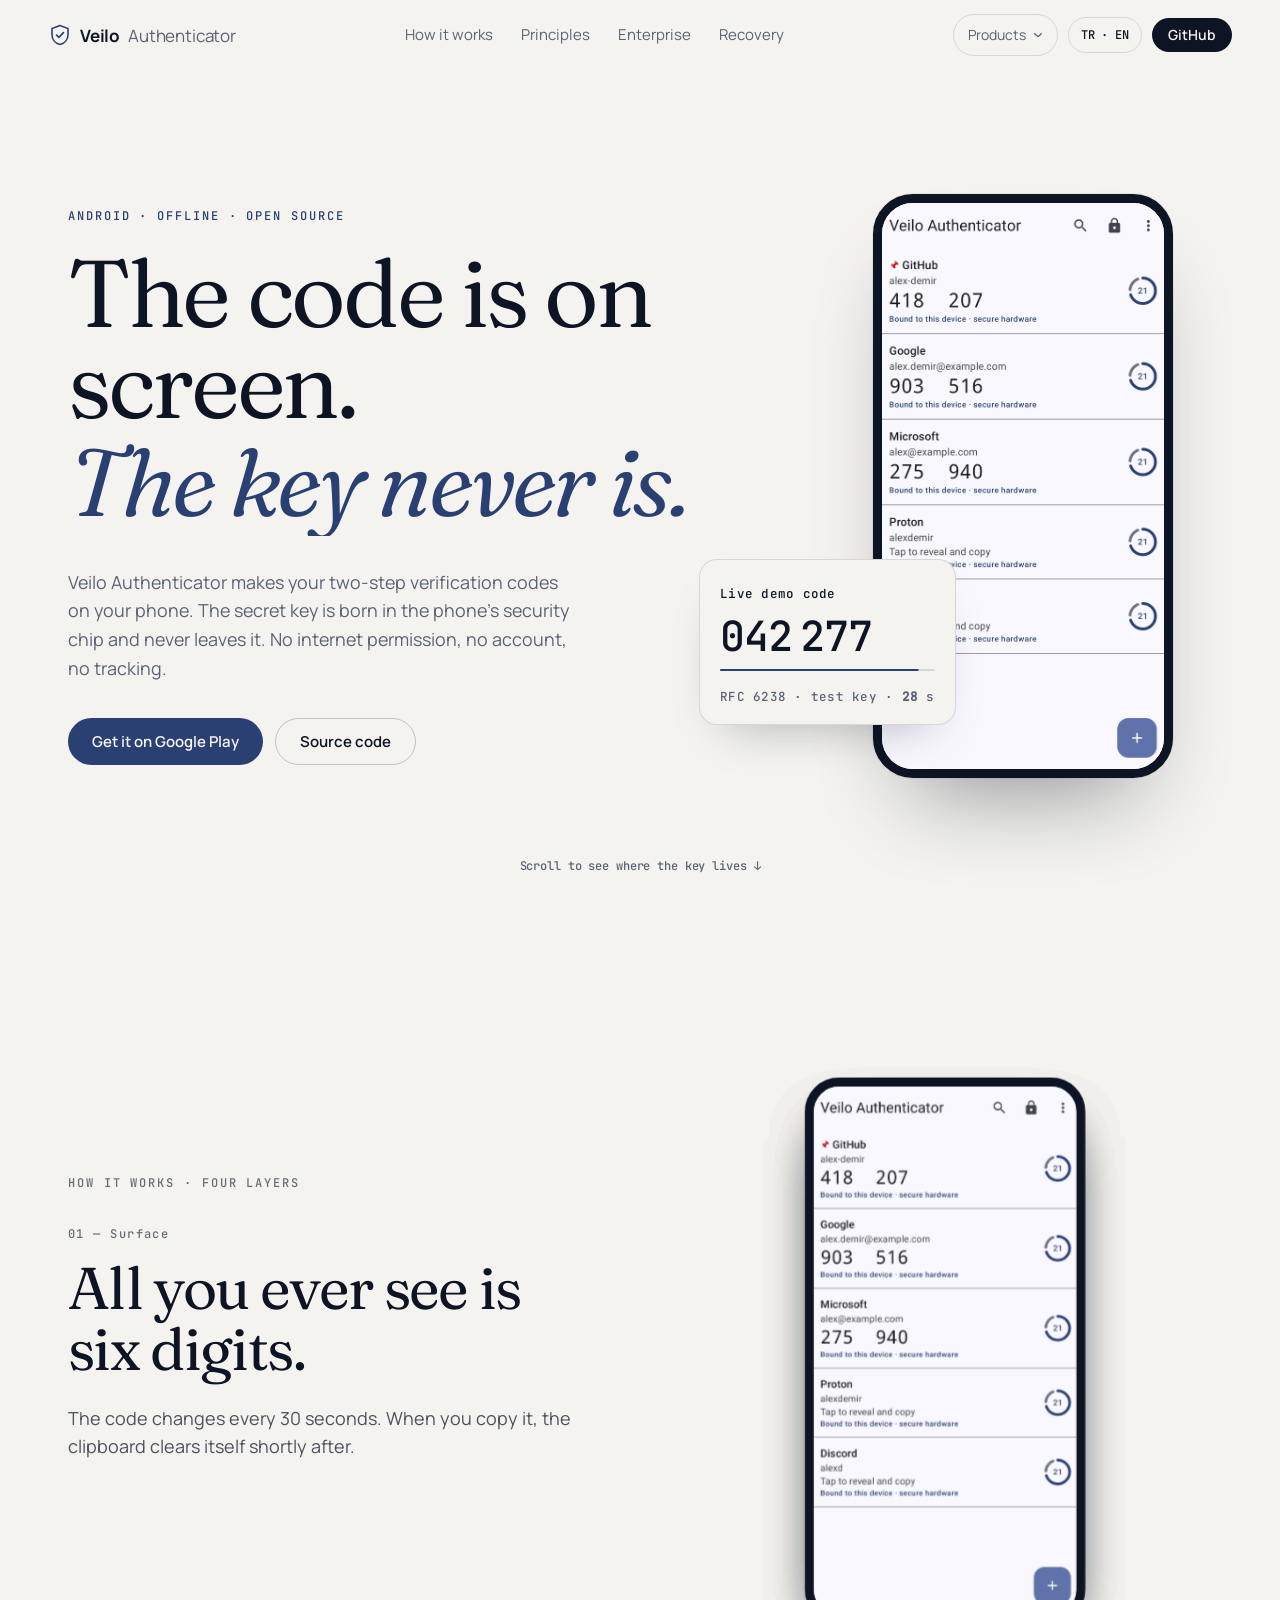
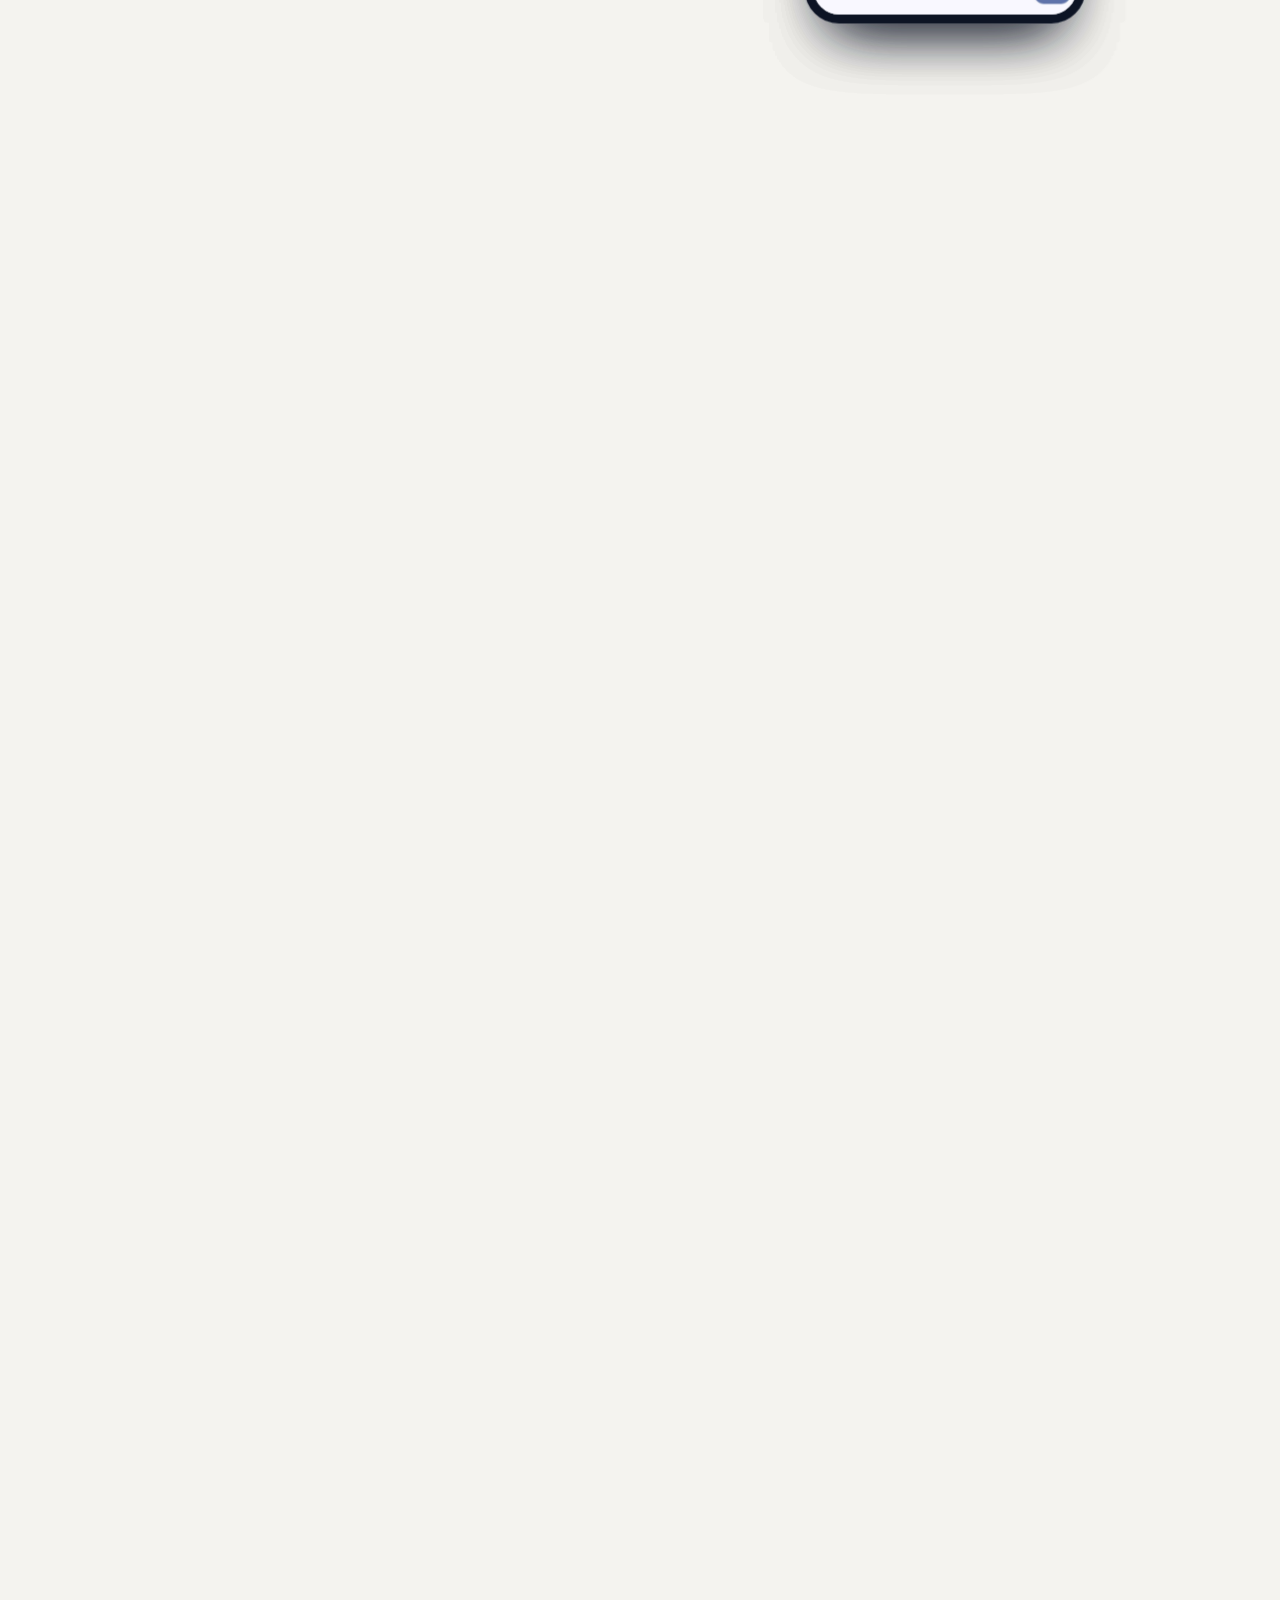
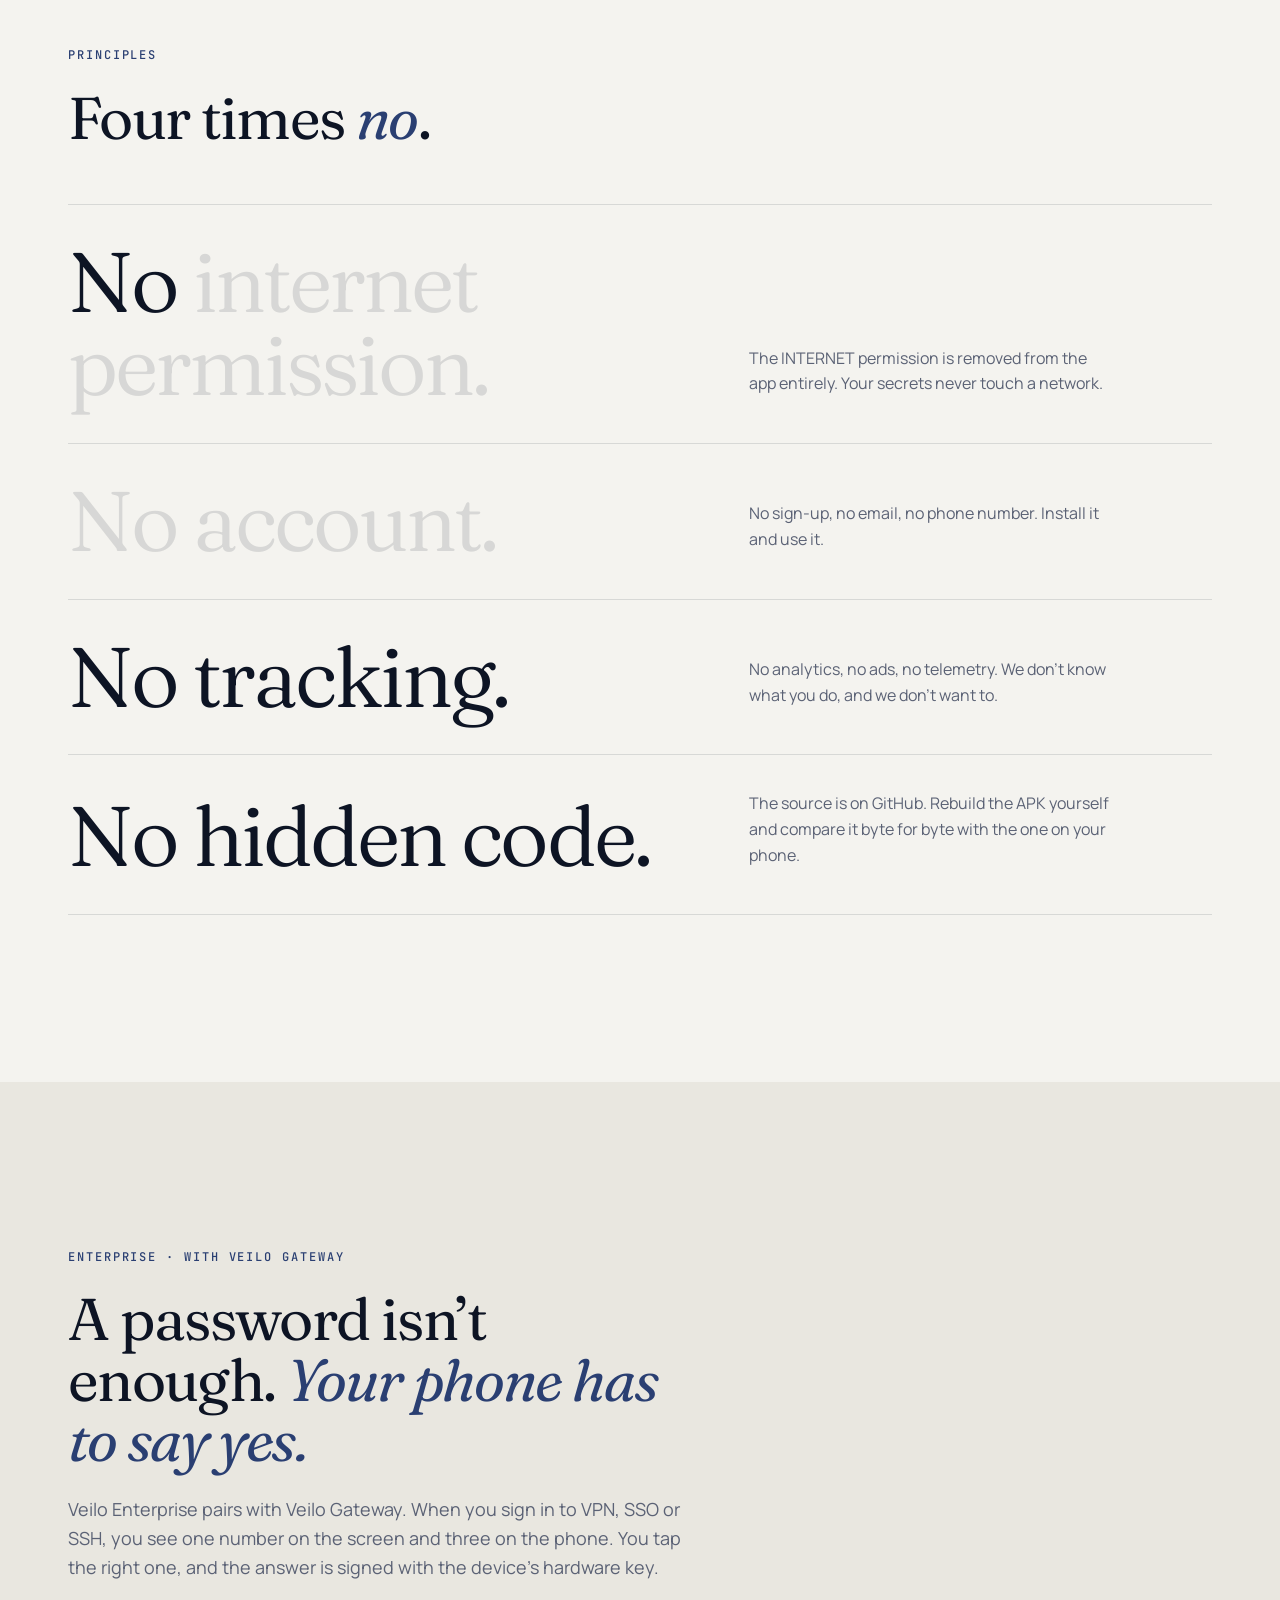
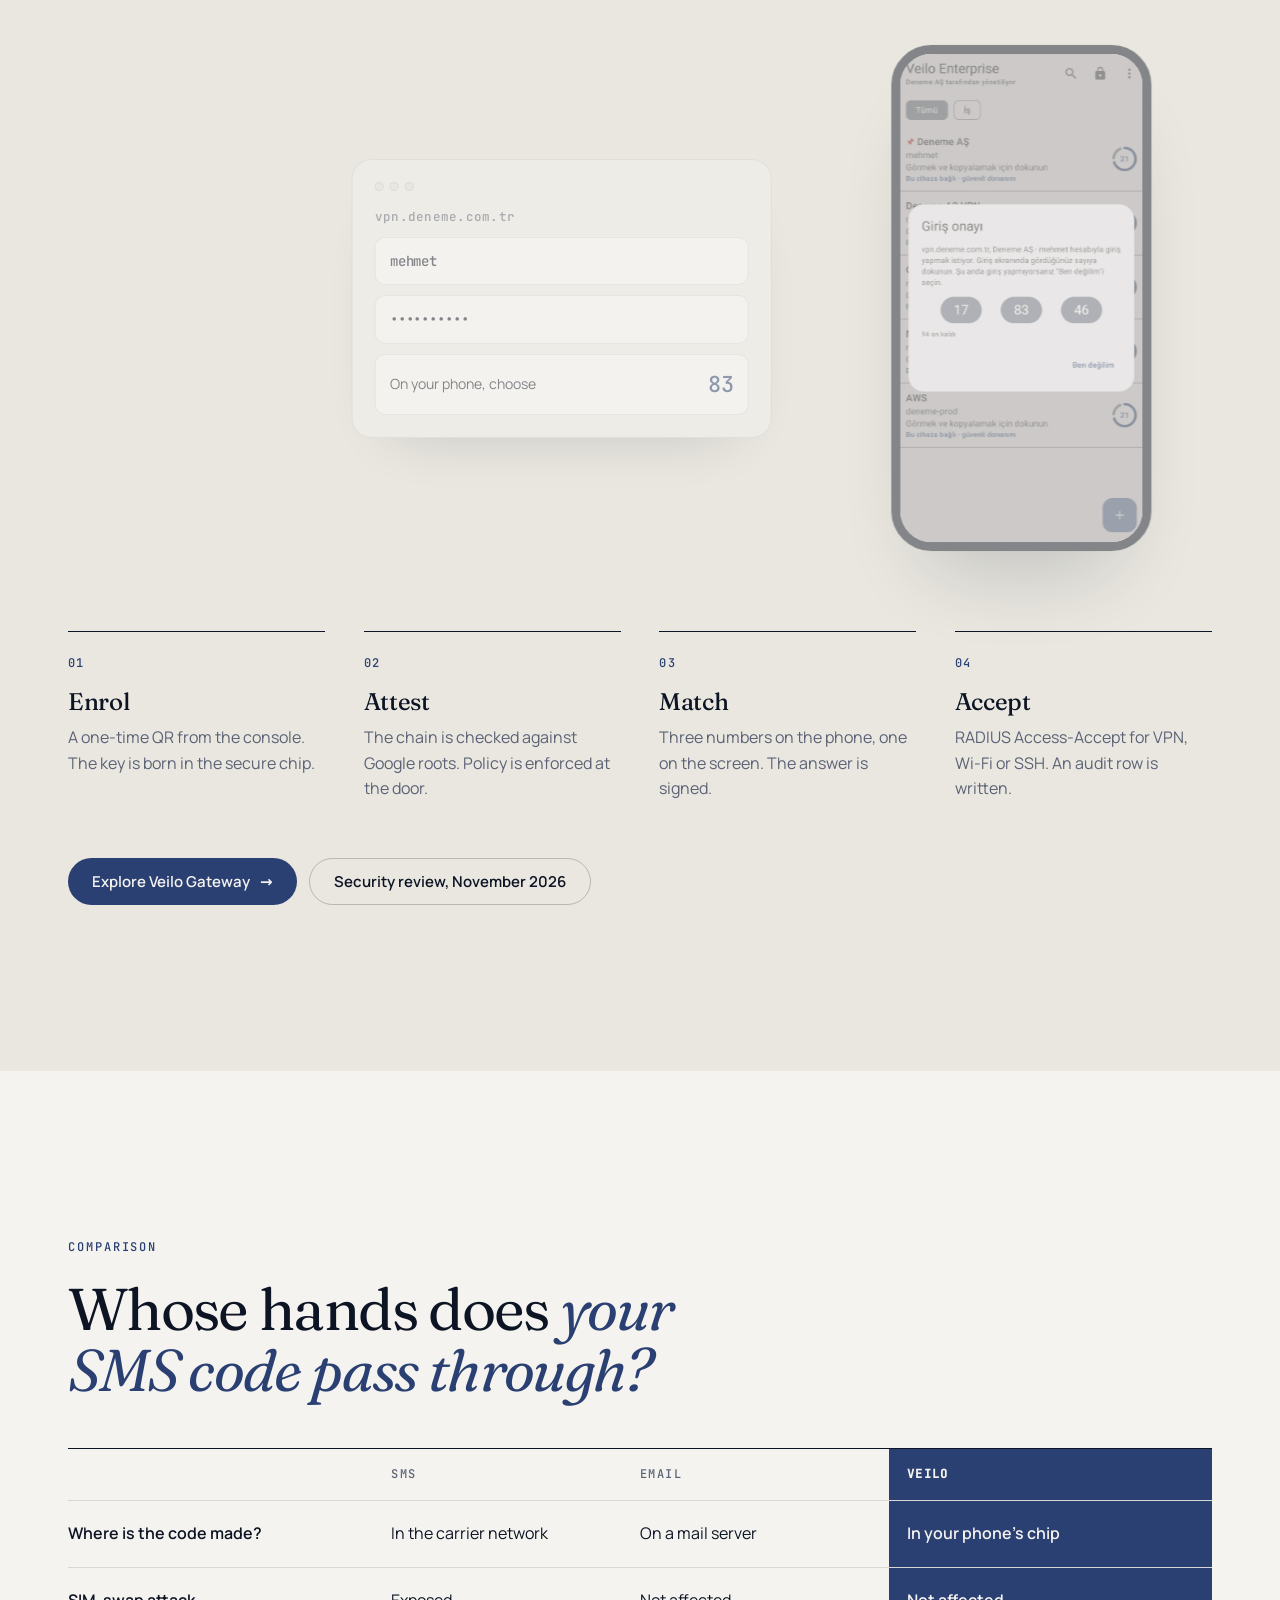
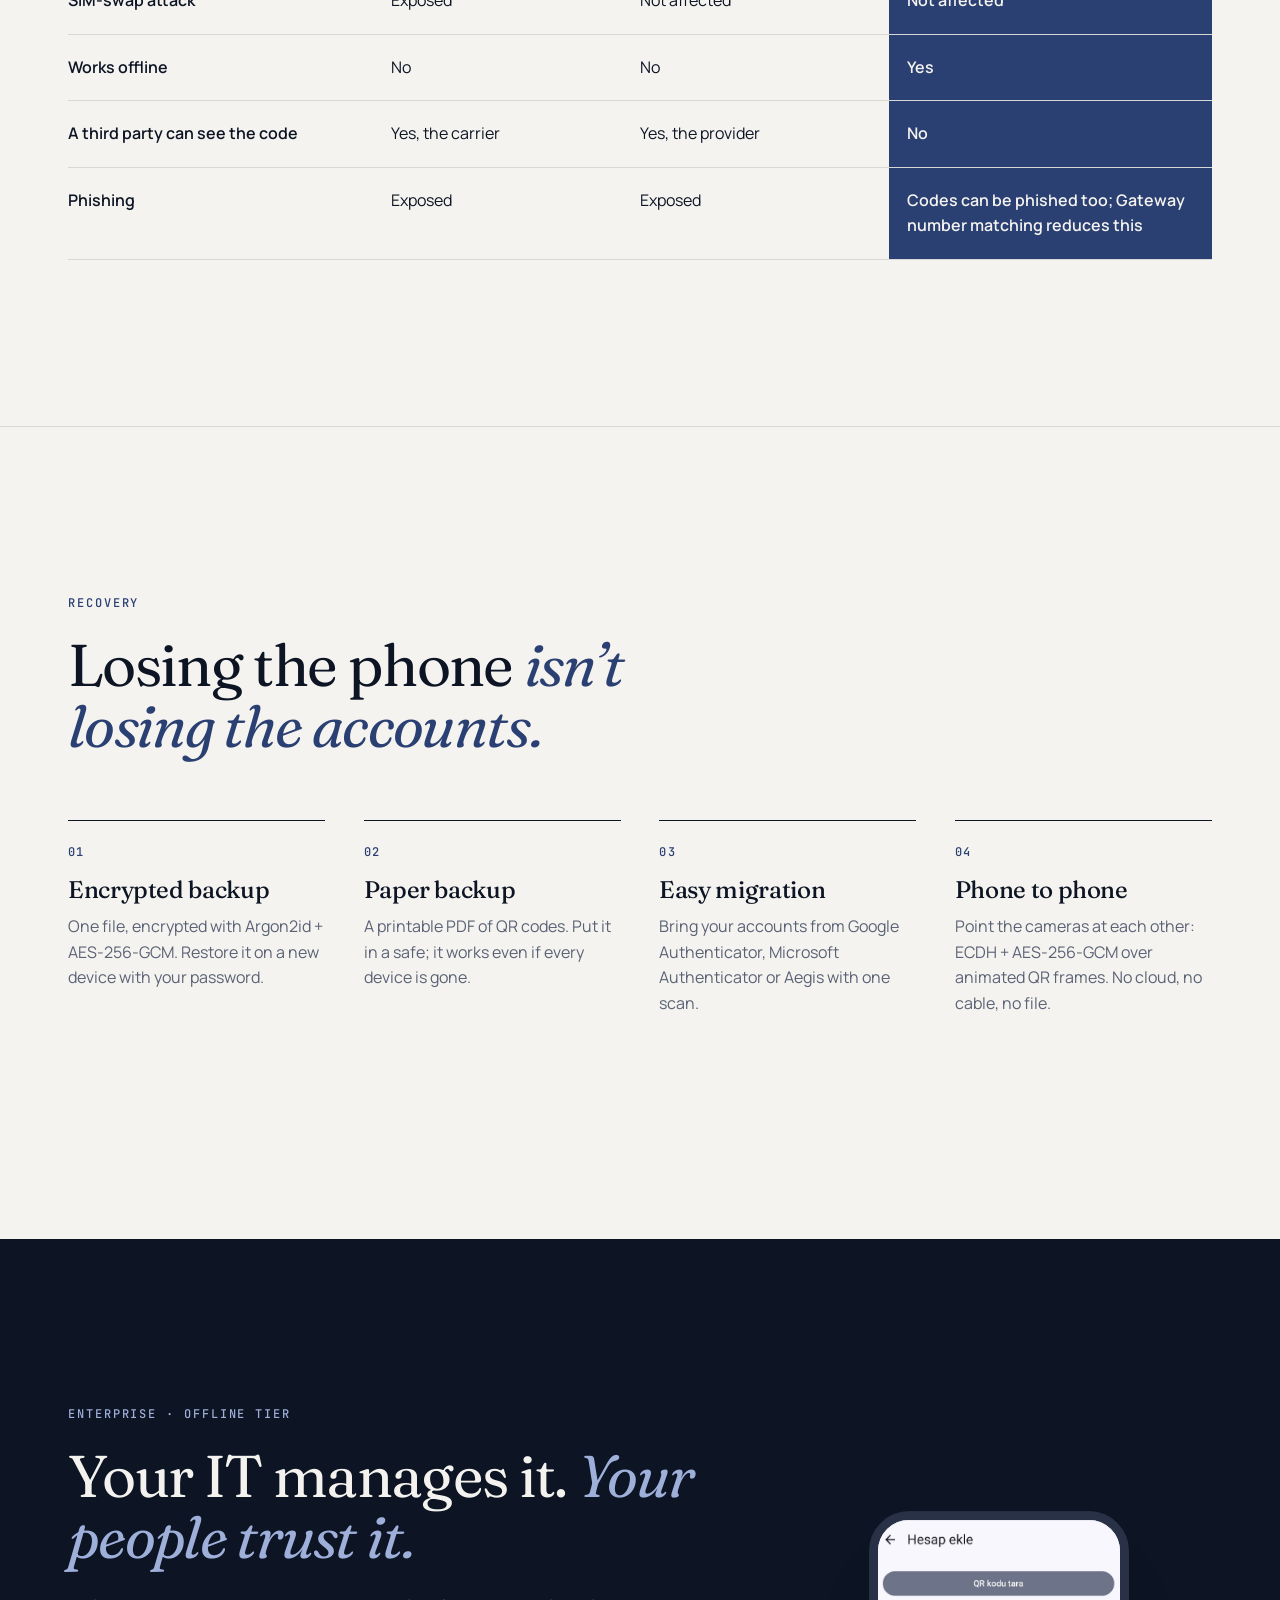
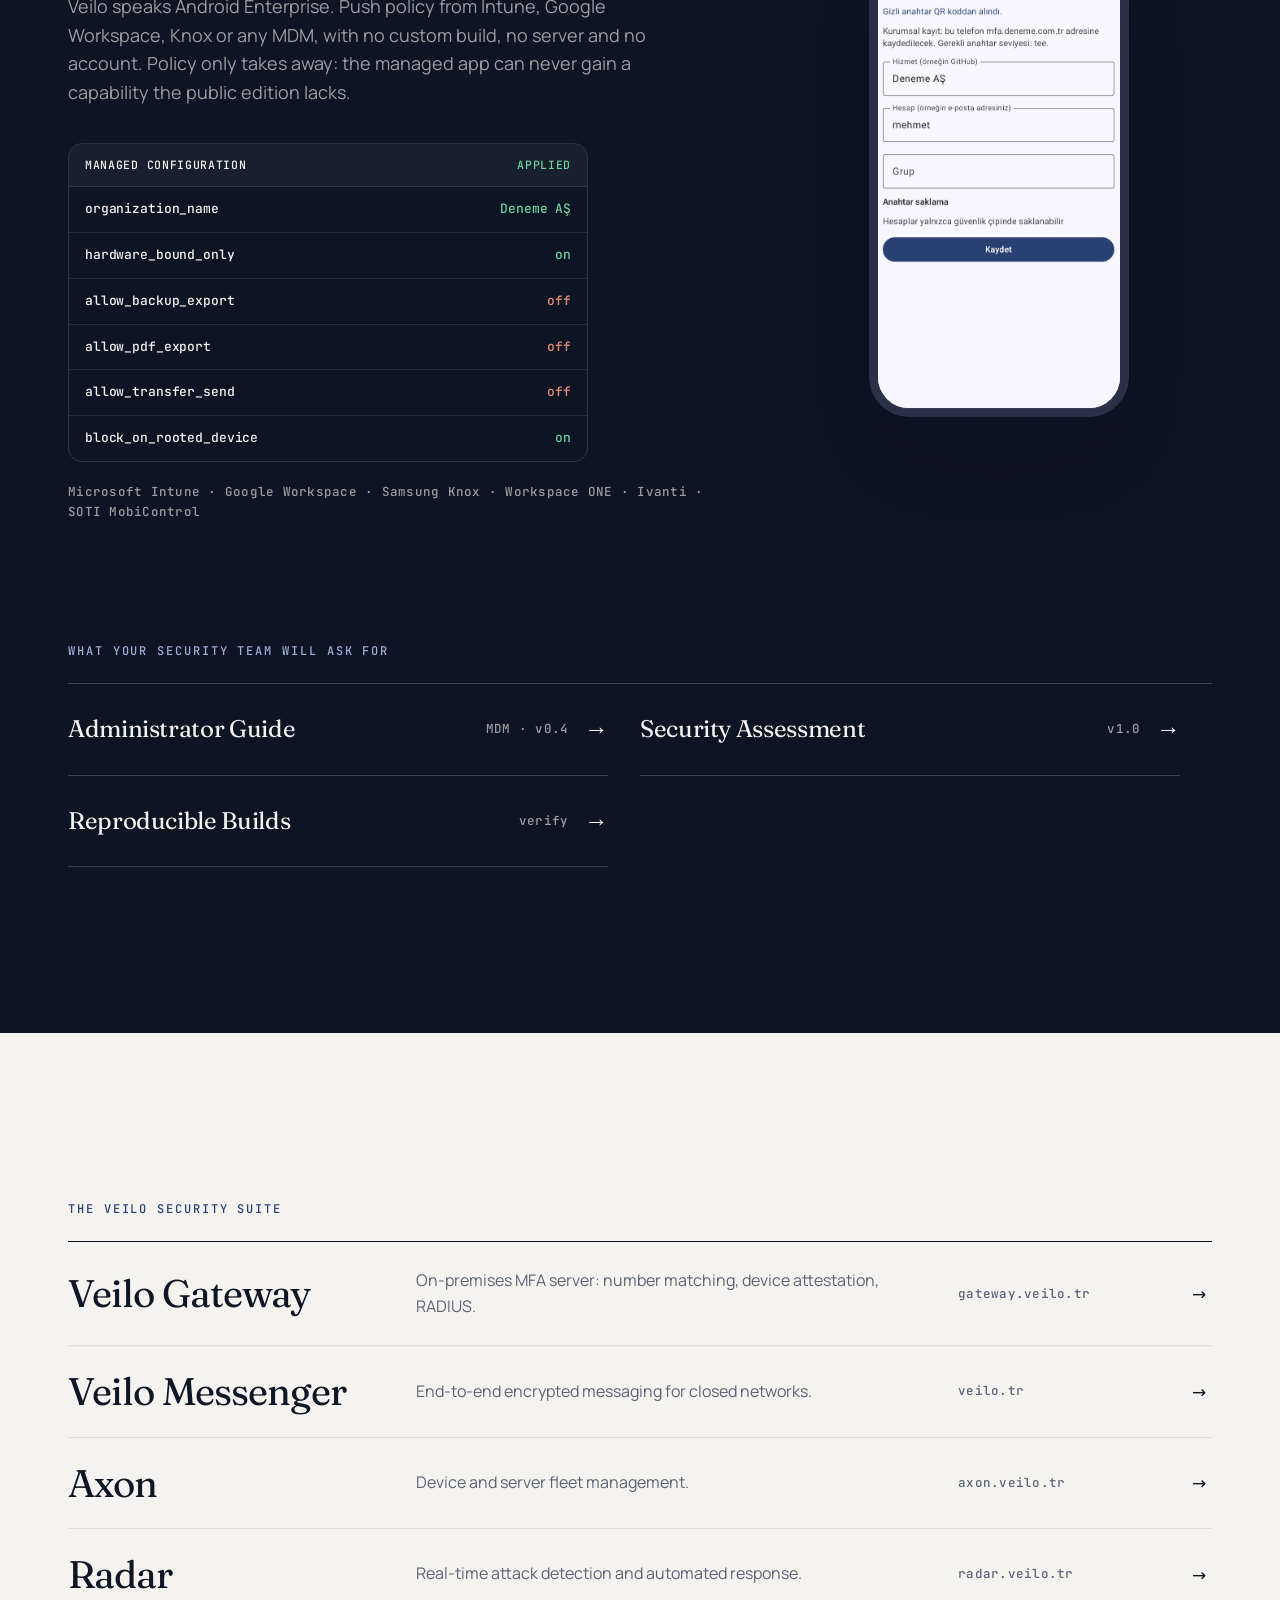
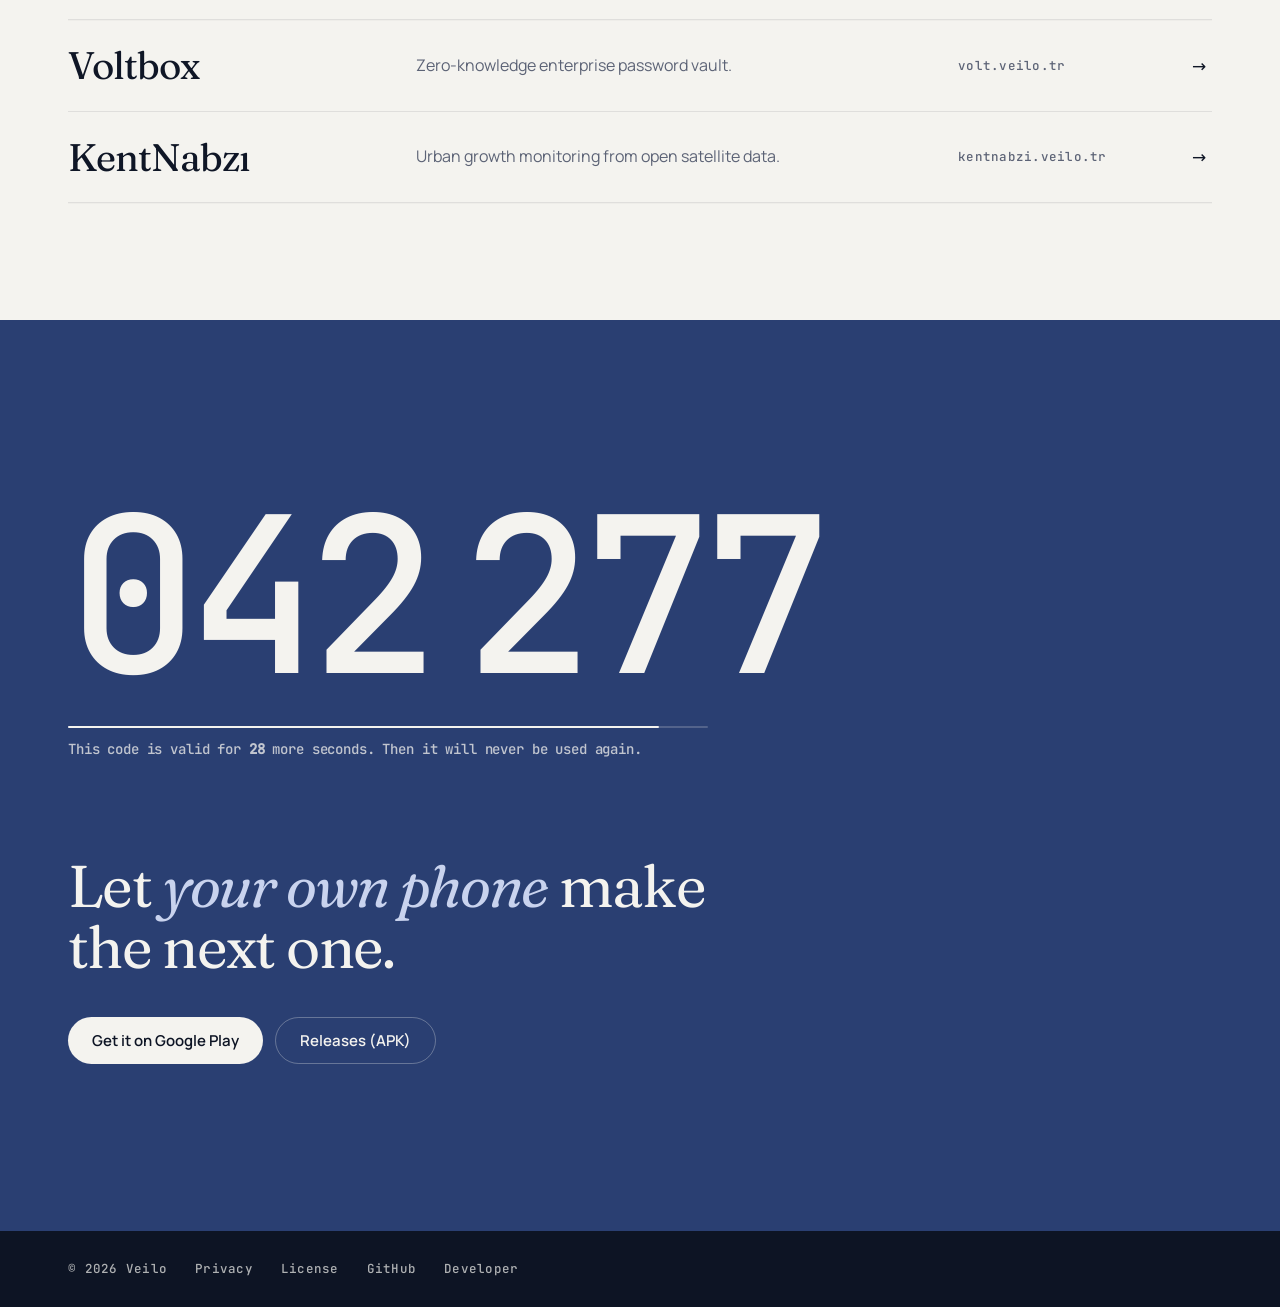
==== commit 3d9cb059: "Site: nav'a Ürünler menüsü eklendi, KentNabzı linki kentnabzi.veilo.tr Co-Authored-By: Claude Opus 5" ====
--- a/docs/index.html
+++ b/docs/index.html
@@ -34,6 +34,18 @@
     <a href="#kurtarma"><span data-l="tr">Kurtarma</span><span data-l="en">Recovery</span></a>
   </nav>
   <div class="nav-r">
+    <details class="prod-menu">
+      <summary><span data-l="tr">Ürünler</span><span data-l="en">Products</span><svg class="chev" viewBox="0 0 12 12" width="10" height="10" aria-hidden="true"><path d="M2 4.5 6 8l4-3.5" fill="none" stroke="currentColor" stroke-width="1.6" stroke-linecap="round"/></svg></summary>
+      <div class="prod-pop">
+      <a href="https://veilo.tr/"><b>Veilo Messenger</b><small><span data-l="tr">Kurumsal şifreli mesajlaşma</span><span data-l="en">Encrypted enterprise messaging</span></small></a>
+      <a href="#top" aria-current="page"><b>Authenticator <span class="prod-here mono"><span data-l="tr">bu sayfa</span><span data-l="en">you are here</span></span></b><small><span data-l="tr">Çevrimdışı 2FA uygulaması</span><span data-l="en">Offline 2FA app</span></small></a>
+      <a href="https://gateway.veilo.tr/"><b>Gateway</b><small><span data-l="tr">Kurum içi MFA sunucusu</span><span data-l="en">On-premises MFA server</span></small></a>
+      <a href="https://axon.veilo.tr/"><b>Axon</b><small><span data-l="tr">Cihaz ve sunucu yönetimi</span><span data-l="en">Device &amp; server management</span></small></a>
+      <a href="https://radar.veilo.tr/"><b>Radar</b><small><span data-l="tr">Saldırı tespiti ve tepki</span><span data-l="en">Attack detection &amp; response</span></small></a>
+      <a href="https://volt.veilo.tr/"><b>Voltbox</b><small><span data-l="tr">Kurumsal şifre kasası</span><span data-l="en">Enterprise password vault</span></small></a>
+      <a href="https://kentnabzi.veilo.tr/"><b>KentNabzı</b><small><span data-l="tr">Uydu ile kentsel büyüme izleme</span><span data-l="en">Urban growth from satellite data</span></small></a>
+      </div>
+    </details>
     <button class="lang mono" id="lang" type="button" aria-label="Dil / Language">TR · EN</button>
     <a class="btn btn-ink btn-sm" href="https://github.com/suleymanelbir/veilo-authenticator">GitHub</a>
   </div>
@@ -192,7 +204,7 @@
       <li data-reveal><a href="https://axon.veilo.tr/"><span class="prod-name">Axon</span><span class="prod-desc"><span data-l="tr">Cihaz ve sunucu filosu yönetimi.</span><span data-l="en">Device and server fleet management.</span></span><span class="mono small muted">axon.veilo.tr</span><span class="arr" aria-hidden="true">→</span></a></li>
       <li data-reveal><a href="https://radar.veilo.tr/"><span class="prod-name">Radar</span><span class="prod-desc"><span data-l="tr">Gerçek zamanlı saldırı tespiti ve otomatik tepki.</span><span data-l="en">Real-time attack detection and automated response.</span></span><span class="mono small muted">radar.veilo.tr</span><span class="arr" aria-hidden="true">→</span></a></li>
       <li data-reveal><a href="https://volt.veilo.tr/"><span class="prod-name">Voltbox</span><span class="prod-desc"><span data-l="tr">Sıfır bilgi mimarili kurumsal şifre kasası.</span><span data-l="en">Zero-knowledge enterprise password vault.</span></span><span class="mono small muted">volt.veilo.tr</span><span class="arr" aria-hidden="true">→</span></a></li>
-      <li data-reveal><a href="https://kentnabzi.elbirbot.web.tr/"><span class="prod-name">KentNabzı</span><span class="prod-desc"><span data-l="tr">Açık uydu verisinden kentsel büyüme izleme.</span><span data-l="en">Urban growth monitoring from open satellite data.</span></span><span class="mono small muted">kentnabzi.elbirbot.web.tr</span><span class="arr" aria-hidden="true">→</span></a></li>
+      <li data-reveal><a href="https://kentnabzi.veilo.tr/"><span class="prod-name">KentNabzı</span><span class="prod-desc"><span data-l="tr">Açık uydu verisinden kentsel büyüme izleme.</span><span data-l="en">Urban growth monitoring from open satellite data.</span></span><span class="mono small muted">kentnabzi.veilo.tr</span><span class="arr" aria-hidden="true">→</span></a></li>
     </ul>
   </div>
 </section>
--- a/docs/style.css
+++ b/docs/style.css
@@ -226,3 +226,24 @@
   .nav .btn{display:none}
 }
 @media (prefers-reduced-motion:reduce){*,*::before,*::after{animation:none!important;transition:none!important}}
+
+/* ---------- Ürünler menüsü (tüm Veilo sitelerinde ortak) ---------- */
+.prod-menu{position:relative}
+.prod-menu>summary{list-style:none;display:flex;align-items:center;gap:7px;cursor:pointer;font-size:14px;color:var(--muted);padding:9px 14px;border:1px solid var(--line);border-radius:999px;transition:color .2s,border-color .2s;user-select:none}
+.prod-menu>summary::-webkit-details-marker{display:none}
+.prod-menu>summary:hover,.prod-menu[open]>summary{color:var(--ink);border-color:var(--ink)}
+.prod-menu>summary:focus-visible{outline:2px solid var(--navy);outline-offset:2px}
+.prod-menu .chev{transition:transform .25s var(--ease)}
+.prod-menu[open] .chev{transform:rotate(180deg)}
+.prod-pop{position:absolute;right:0;top:calc(100% + 10px);z-index:60;width:min(320px,calc(100vw - 2*var(--pad)));display:grid;gap:2px;padding:8px;background:var(--paper);border:1px solid var(--line);border-radius:14px;box-shadow:0 20px 50px -12px rgba(13,20,36,.22)}
+.prod-menu[open] .prod-pop{animation:prodIn .22s var(--ease)}
+@keyframes prodIn{from{opacity:0;transform:translateY(-6px)}to{opacity:1;transform:none}}
+.prod-pop a{display:grid;gap:2px;padding:10px 12px;border-radius:10px;transition:background .15s}
+.prod-pop a:hover,.prod-pop a:focus-visible{background:var(--paper-2);outline:none}
+.prod-pop b{display:flex;align-items:center;gap:8px;font-size:14.5px;font-weight:600;color:var(--ink)}
+.prod-pop small{font-size:12.5px;line-height:1.4;color:var(--muted)}
+.prod-pop a[aria-current] b{color:var(--signal)}
+.prod-here{font-size:10.5px;font-weight:400;letter-spacing:.04em;text-transform:uppercase;color:var(--muted)}
+@media (max-width:560px){.prod-menu>summary{padding:8px 11px;font-size:13px}}
+@media (max-width:560px){.lang{white-space:nowrap;padding:8px 10px}.prod-pop{position:fixed;left:var(--pad);right:var(--pad);top:64px;width:auto}}
+@media (max-width:400px){.nav .brand-sub{display:none}}
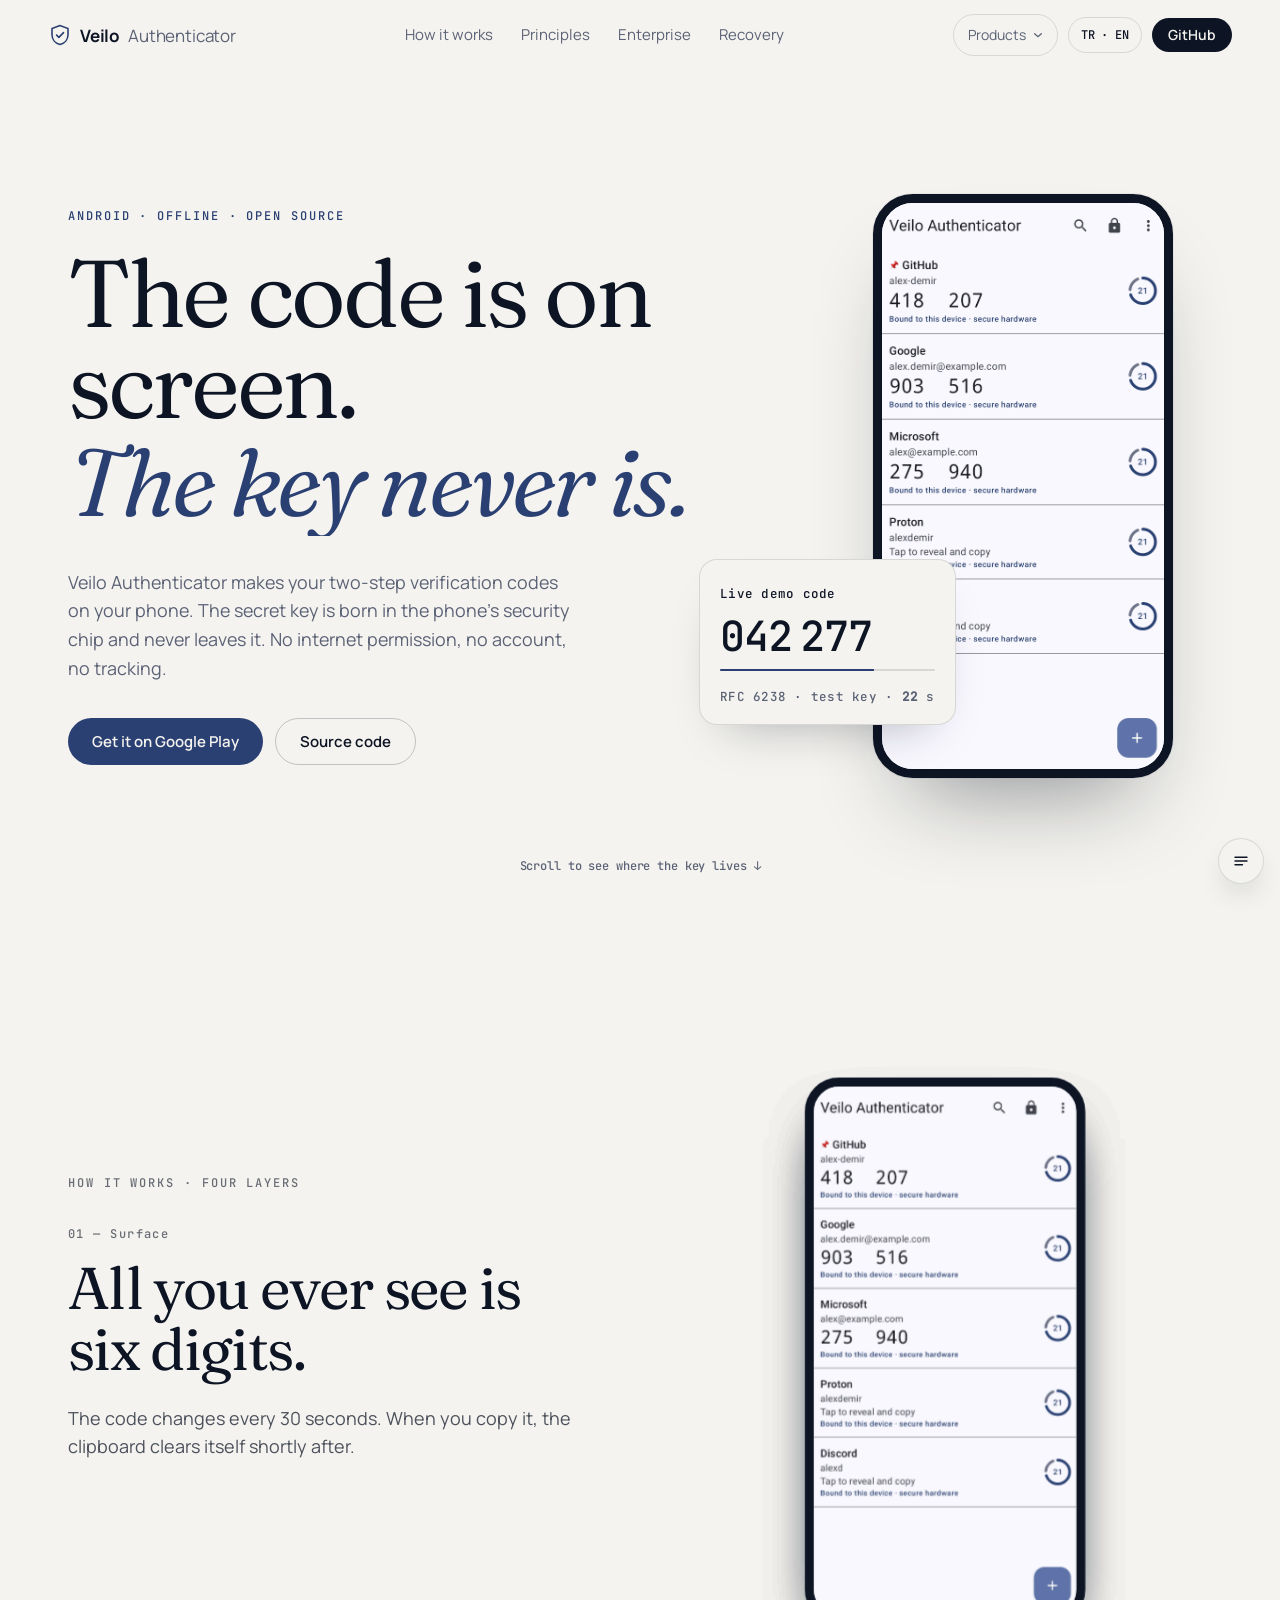
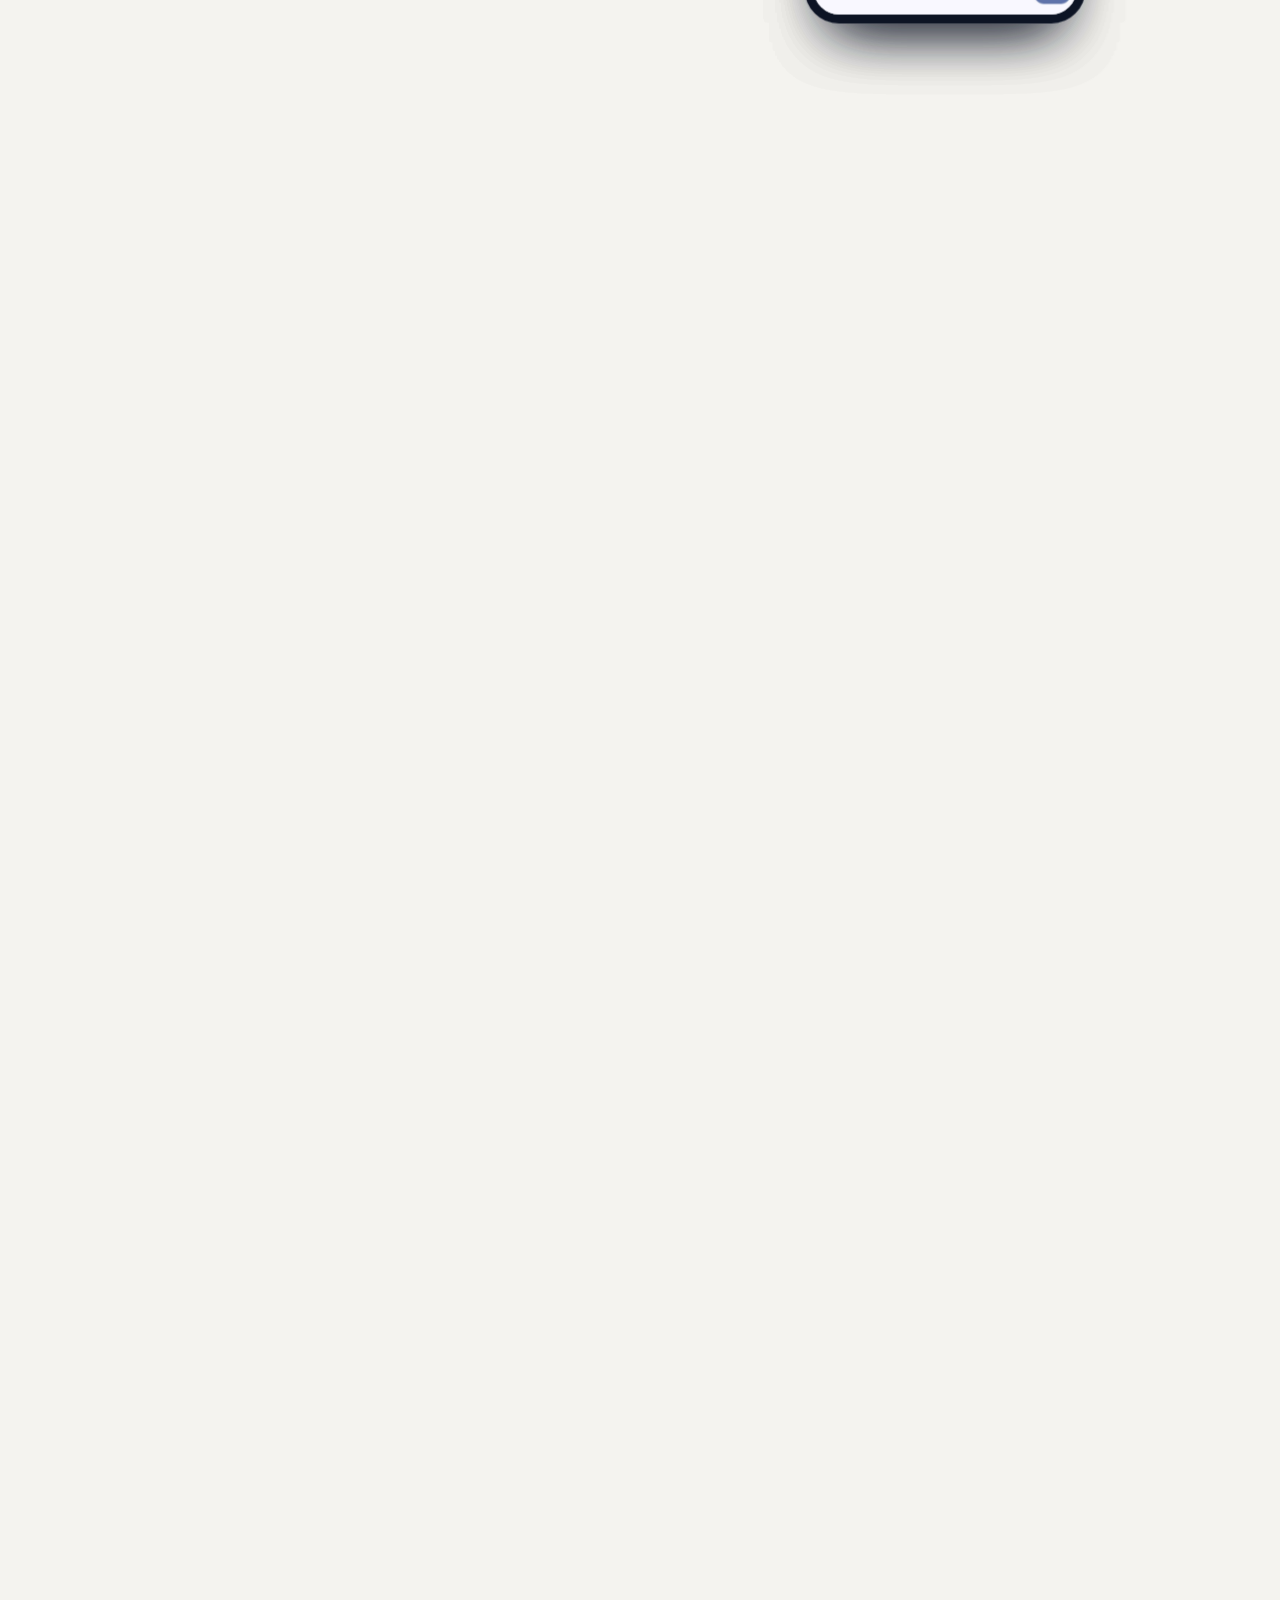
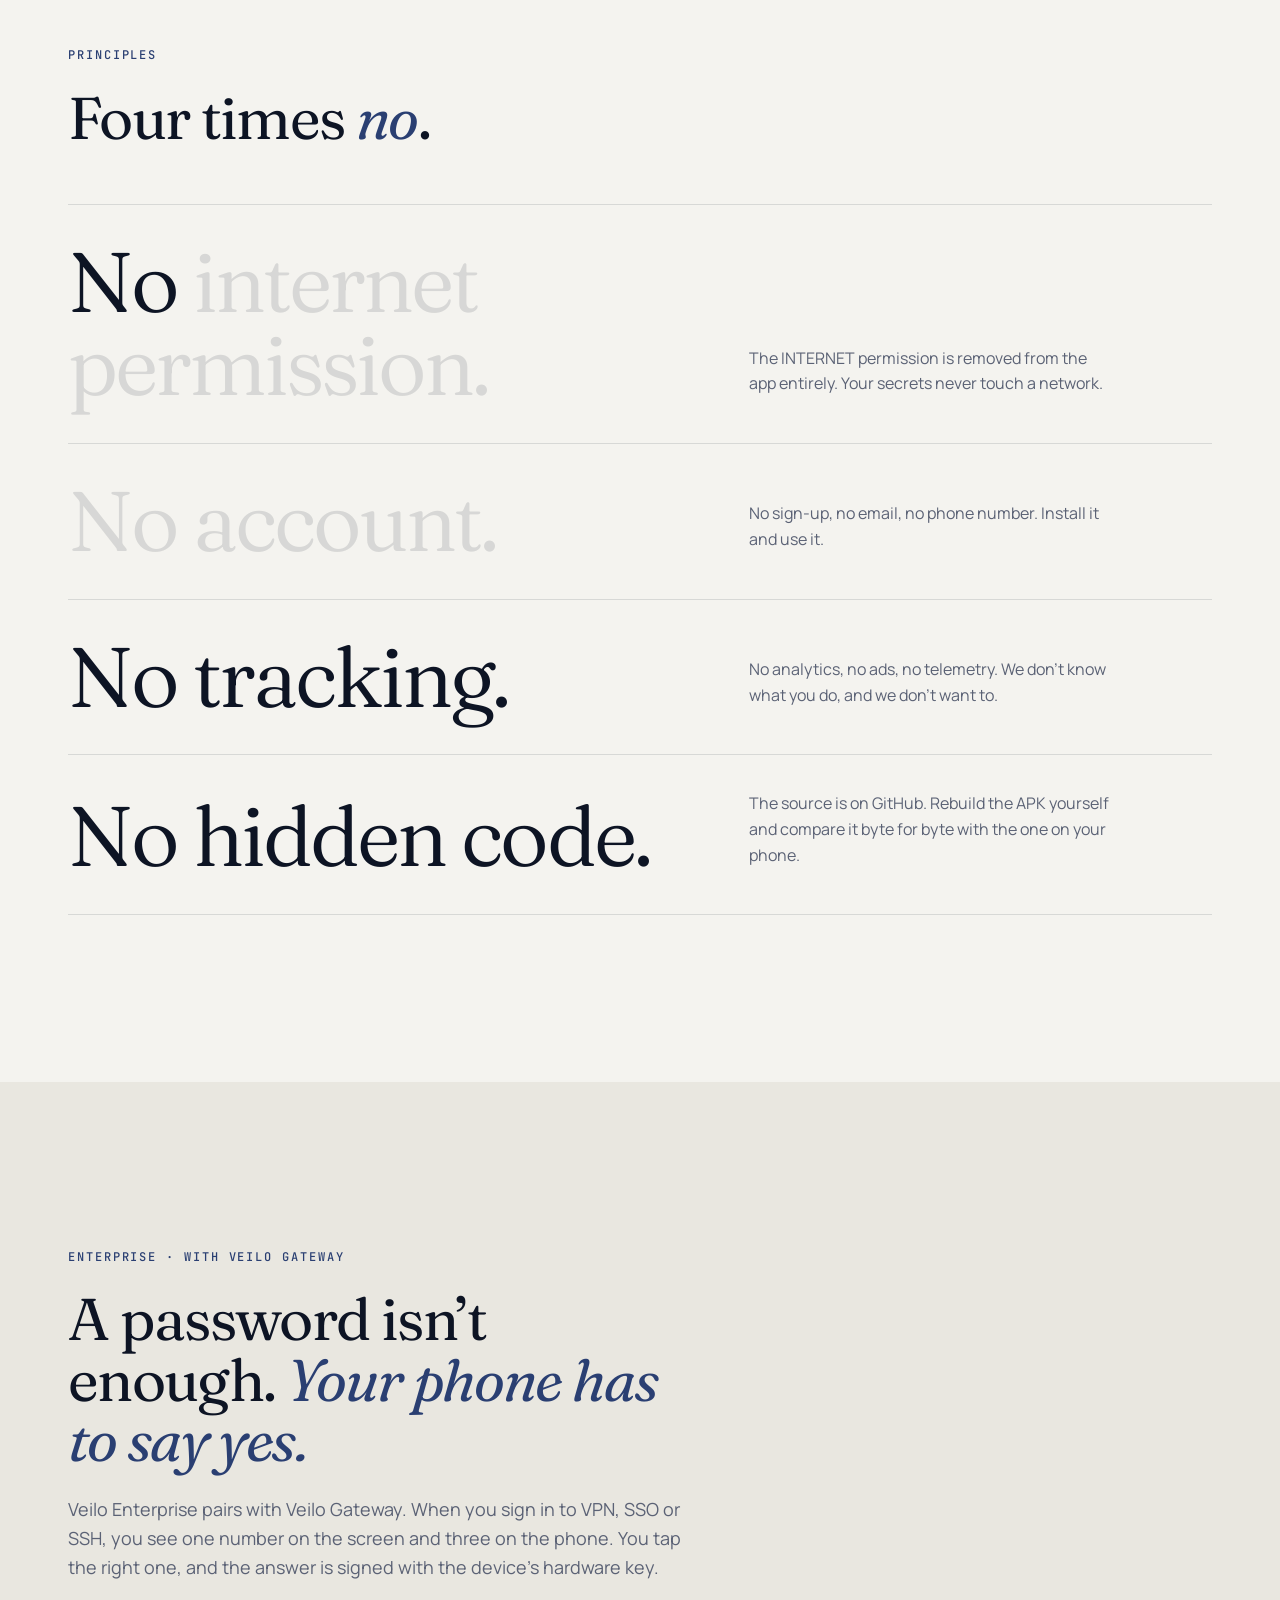
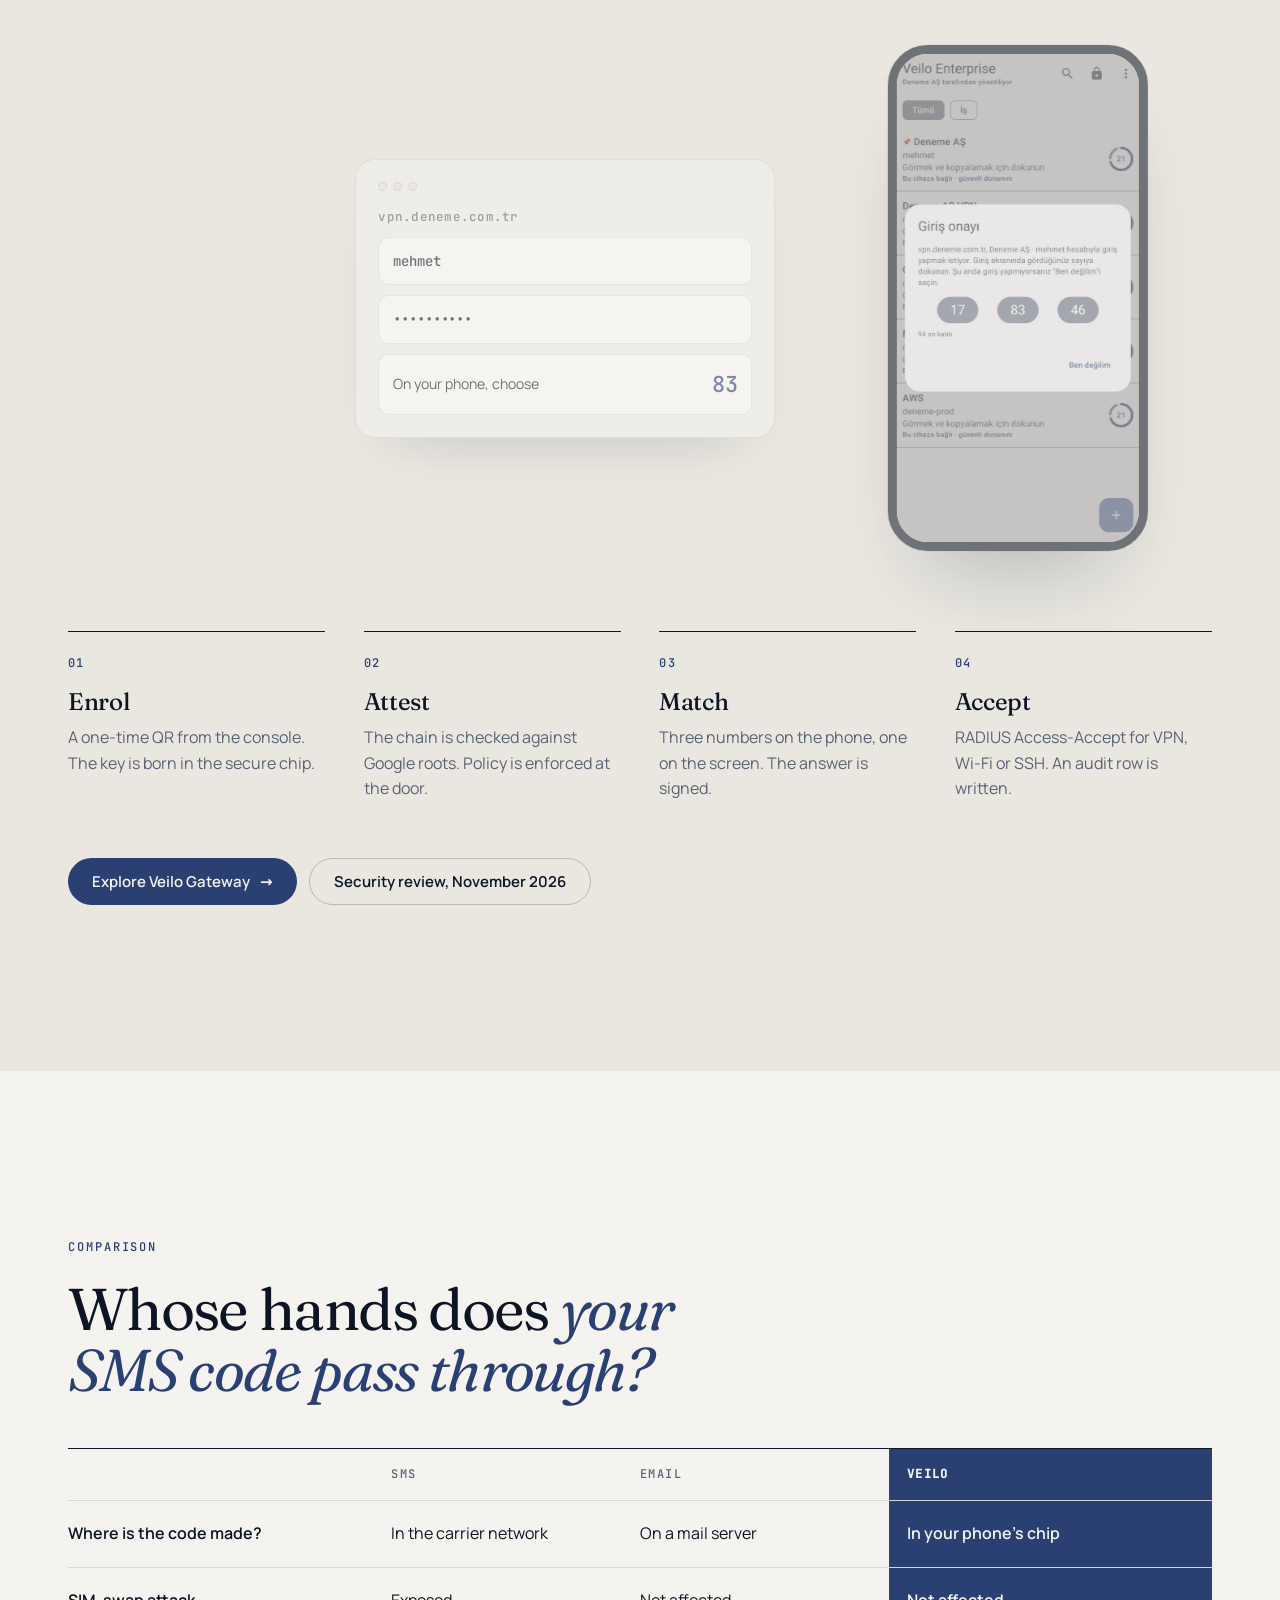
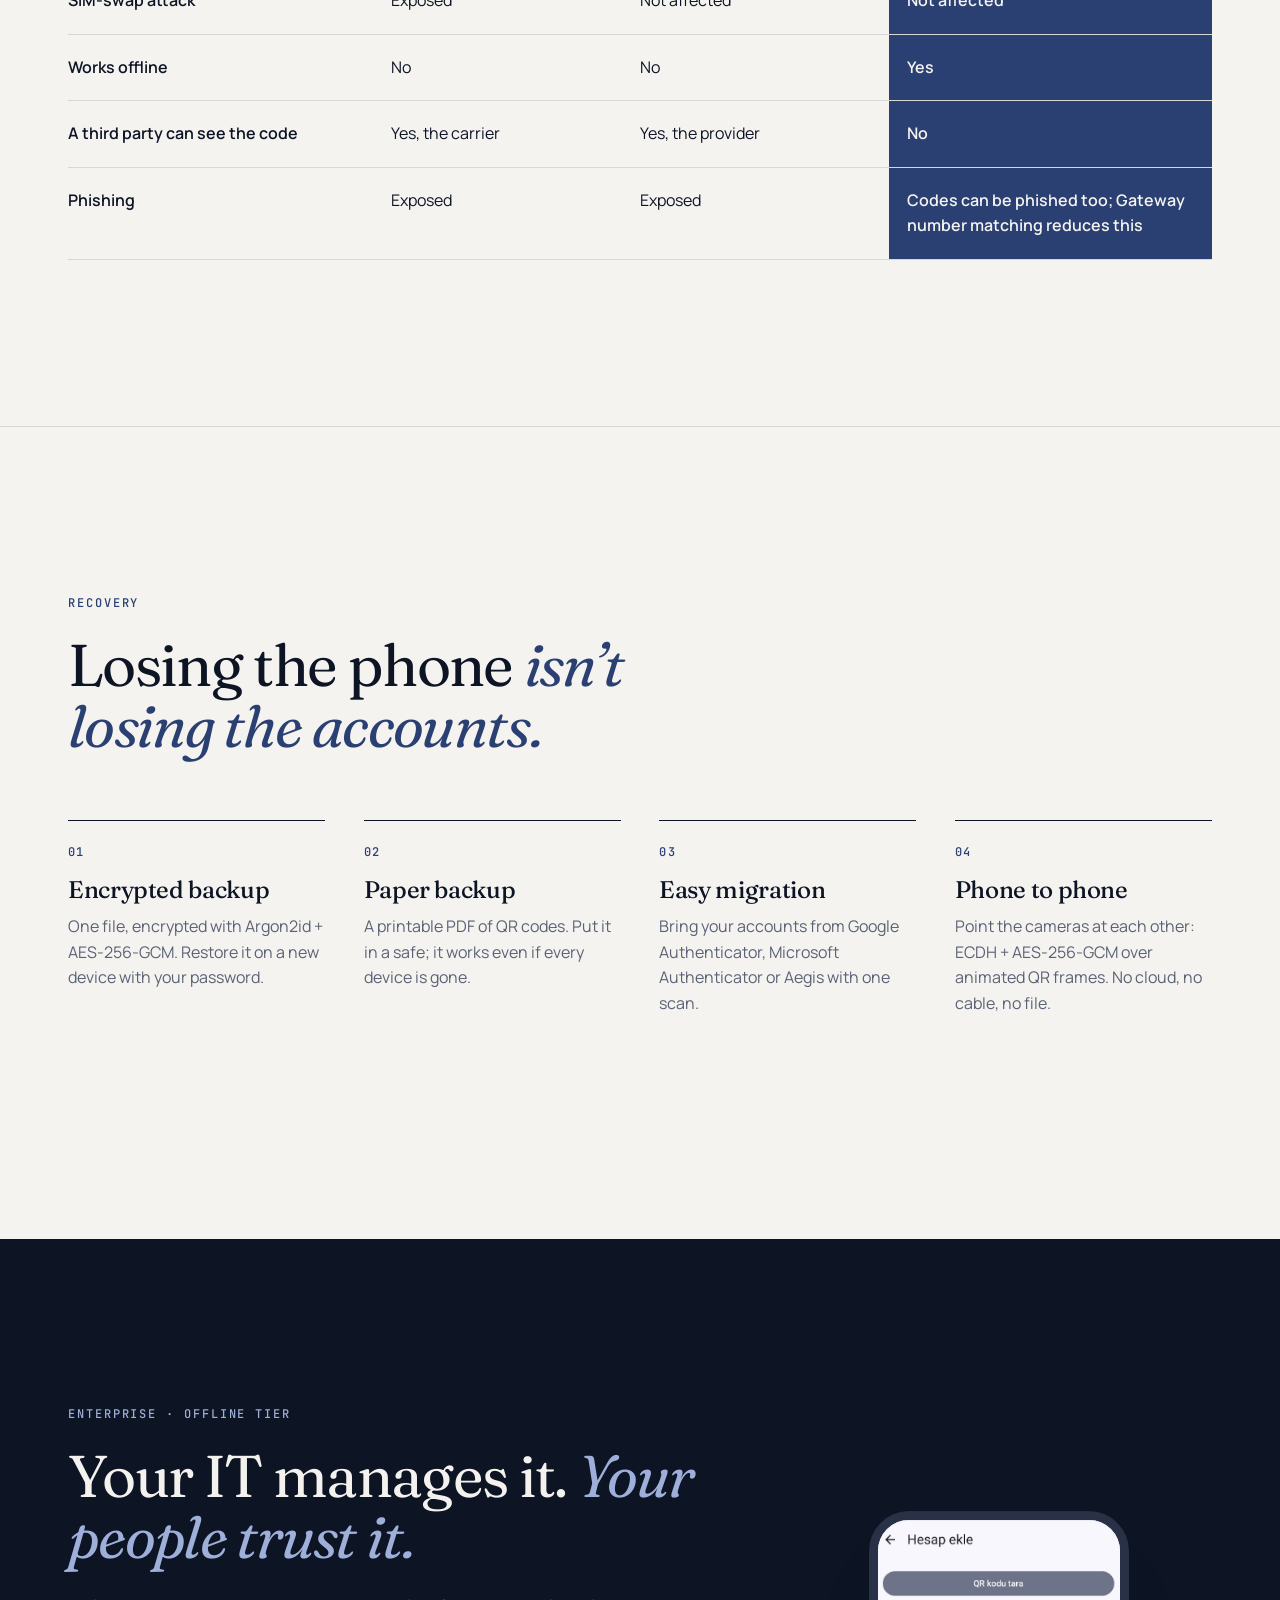
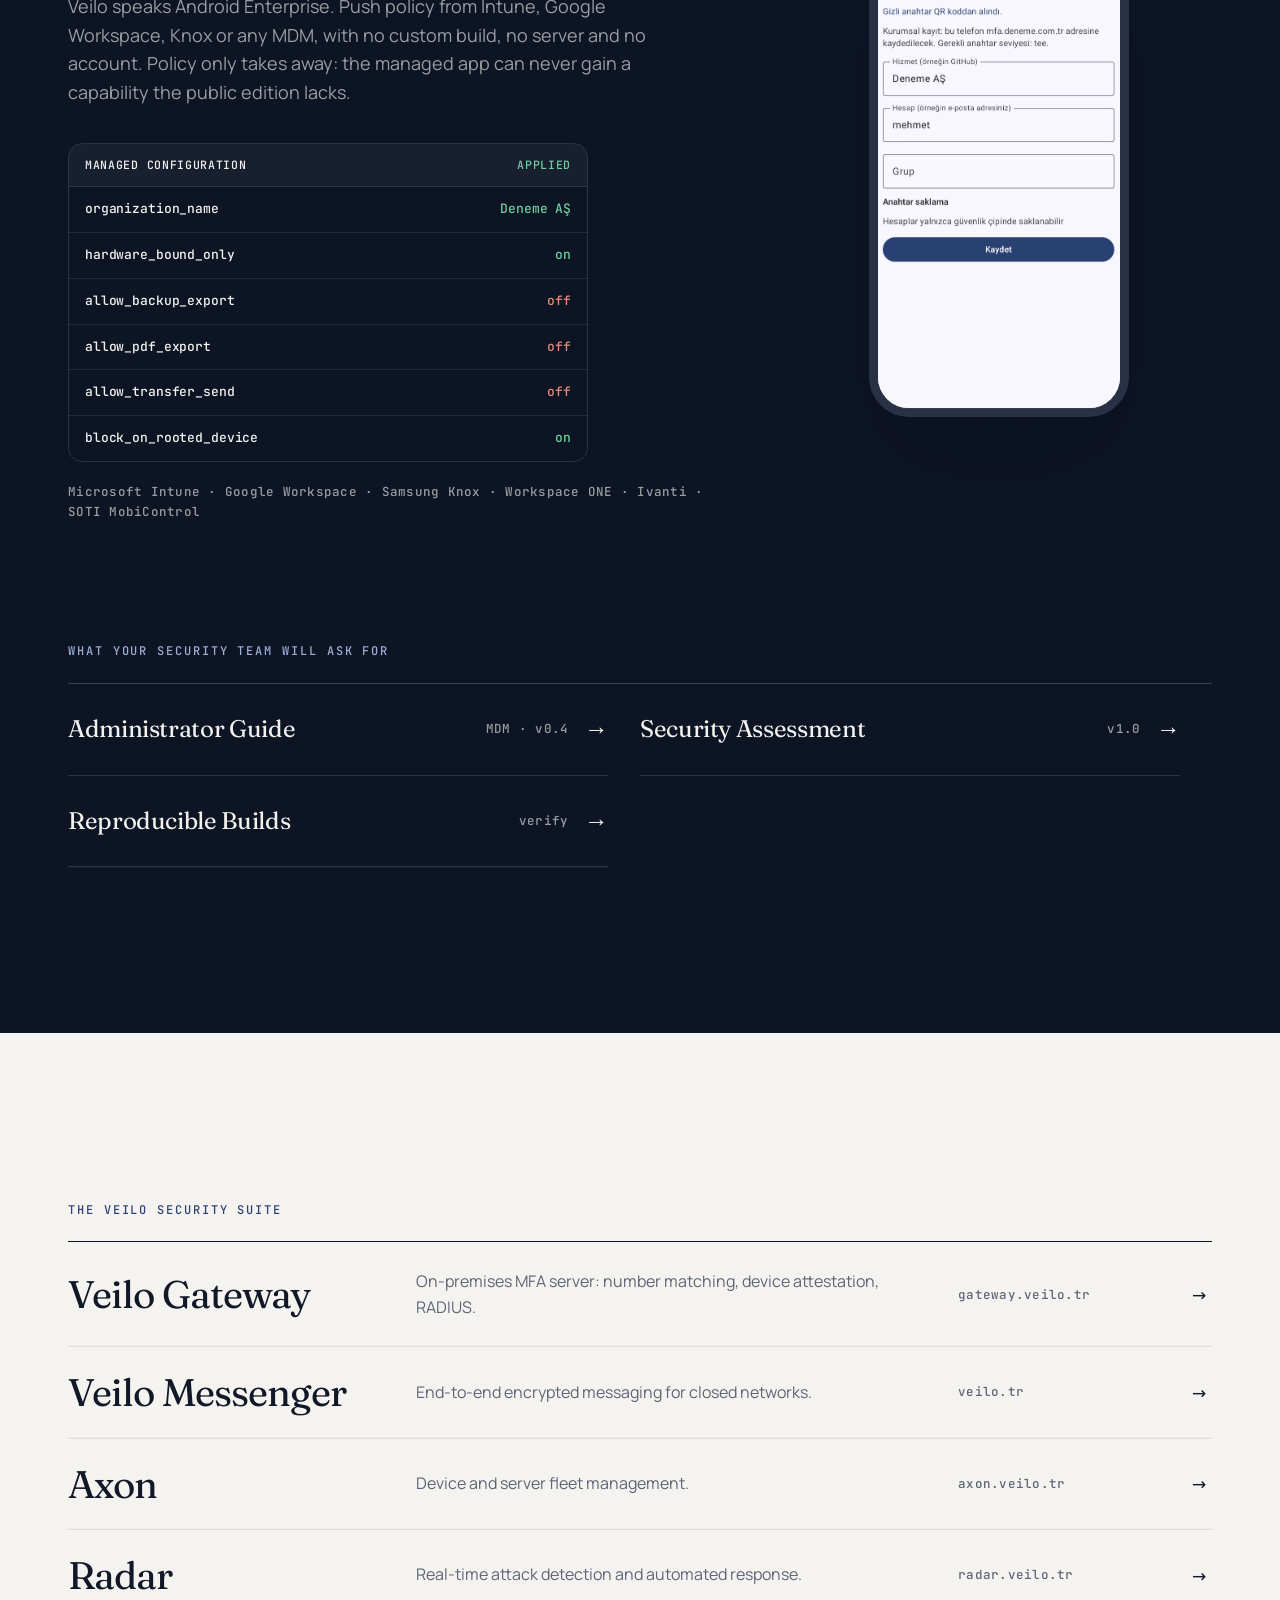
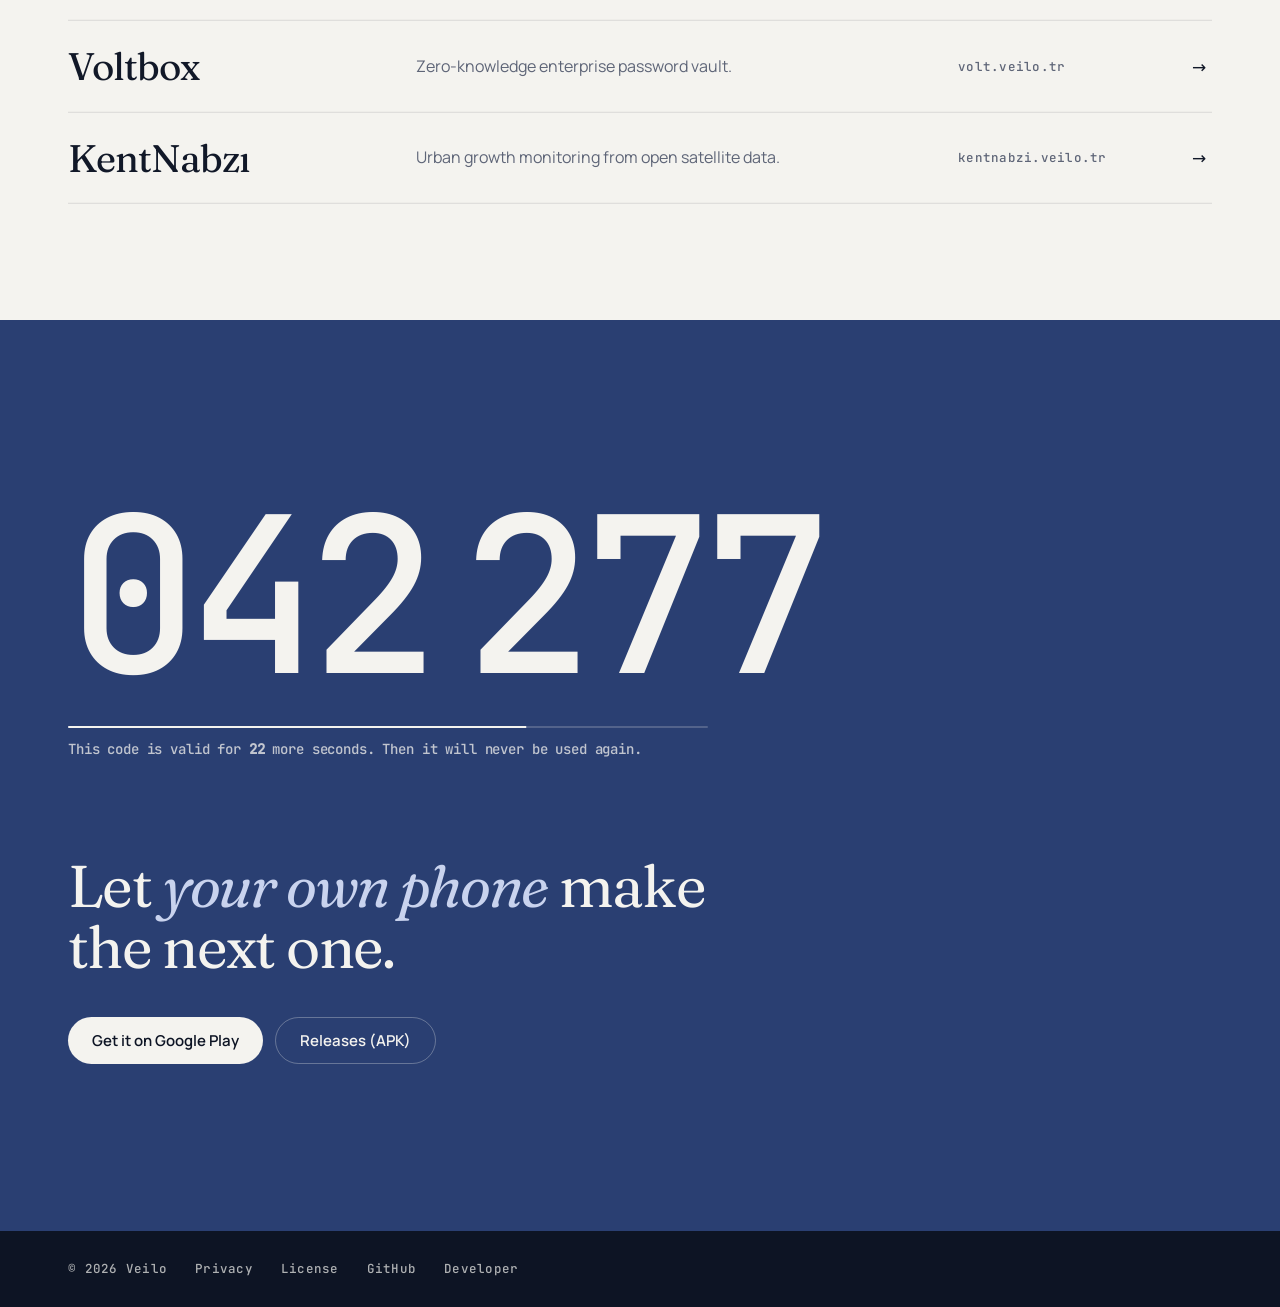
==== commit 5b85cf5d: "Site: sayfa içi pusula (hızlı bölüm gezinme) eklendi Co-Authored-By: Claude Opus 5.5 <noreply@anthro" ====
--- a/docs/index.html
+++ b/docs/index.html
@@ -230,6 +230,20 @@
   </div>
 </footer>
 
+<div class="qn" id="qn">
+  <nav class="qn-panel" id="qn-panel" aria-label="Sayfa içi gezinme / On-page navigation">
+    <a href="#nasil"><span data-l="tr">Nasıl çalışır</span><span data-l="en">How it works</span></a>
+    <a href="#ilkeler"><span data-l="tr">İlkeler</span><span data-l="en">Principles</span></a>
+    <a href="#onay"><span data-l="tr">Telefon onayı</span><span data-l="en">Phone approval</span></a>
+    <a href="#karsilastirma"><span data-l="tr">Karşılaştırma</span><span data-l="en">Comparison</span></a>
+    <a href="#kurtarma"><span data-l="tr">Kurtarma</span><span data-l="en">Recovery</span></a>
+    <a href="#kurumsal"><span data-l="tr">Kurumsal</span><span data-l="en">Enterprise</span></a>
+    <a href="#urunler"><span data-l="tr">Diğer ürünler</span><span data-l="en">Other products</span></a>
+    <a href="#top"><span data-l="tr">Başa dön</span><span data-l="en">Back to top</span></a>
+  </nav>
+  <button class="qn-btn" id="qn-btn" type="button" aria-expanded="false" aria-controls="qn-panel" aria-label="Sayfa içi gezinme / On-page navigation"><svg viewBox="0 0 24 24" aria-hidden="true"><path d="M4 7h16M4 12h16M4 17h10" fill="none" stroke="currentColor" stroke-width="1.8" stroke-linecap="round"/></svg></button>
+</div>
+
 <script src="js/gsap.min.js" defer></script>
 <script src="js/ScrollTrigger.min.js" defer></script>
 <script src="js/lenis.min.js" defer></script>
--- a/docs/style.css
+++ b/docs/style.css
@@ -247,3 +247,15 @@
 @media (max-width:560px){.prod-menu>summary{padding:8px 11px;font-size:13px}}
 @media (max-width:560px){.lang{white-space:nowrap;padding:8px 10px}.prod-pop{position:fixed;left:var(--pad);right:var(--pad);top:64px;width:auto}}
 @media (max-width:400px){.nav .brand-sub{display:none}}
+
+/* on-page quick nav ("pusula"): all widths — the nav hides while scrolling down */
+.qn{display:block;position:fixed;right:16px;bottom:calc(16px + env(safe-area-inset-bottom,0px));z-index:60}
+.qn-btn{width:46px;height:46px;border-radius:50%;border:1px solid var(--line);background:var(--paper);color:var(--ink);display:grid;place-items:center;cursor:pointer;box-shadow:0 14px 30px -14px rgba(13,20,36,.45)}
+.qn-btn svg{width:18px;height:18px}
+.qn-panel{position:absolute;right:0;bottom:56px;min-width:210px;background:var(--paper);border:1px solid var(--line);border-radius:14px;padding:6px;box-shadow:0 24px 50px -24px rgba(13,20,36,.45);display:none}
+.qn.open .qn-panel{display:block}
+.qn-panel a{display:block;padding:10px 12px;border-radius:9px;font-size:14px;color:var(--muted)}
+.qn-panel a:hover{background:var(--paper-2);color:var(--ink)}
+.qn-panel a[aria-current]{color:var(--ink);background:var(--paper-2)}
+.qn-btn:hover{border-color:var(--ink)}
+.qn-btn:focus-visible{outline:2px solid var(--navy);outline-offset:2px}
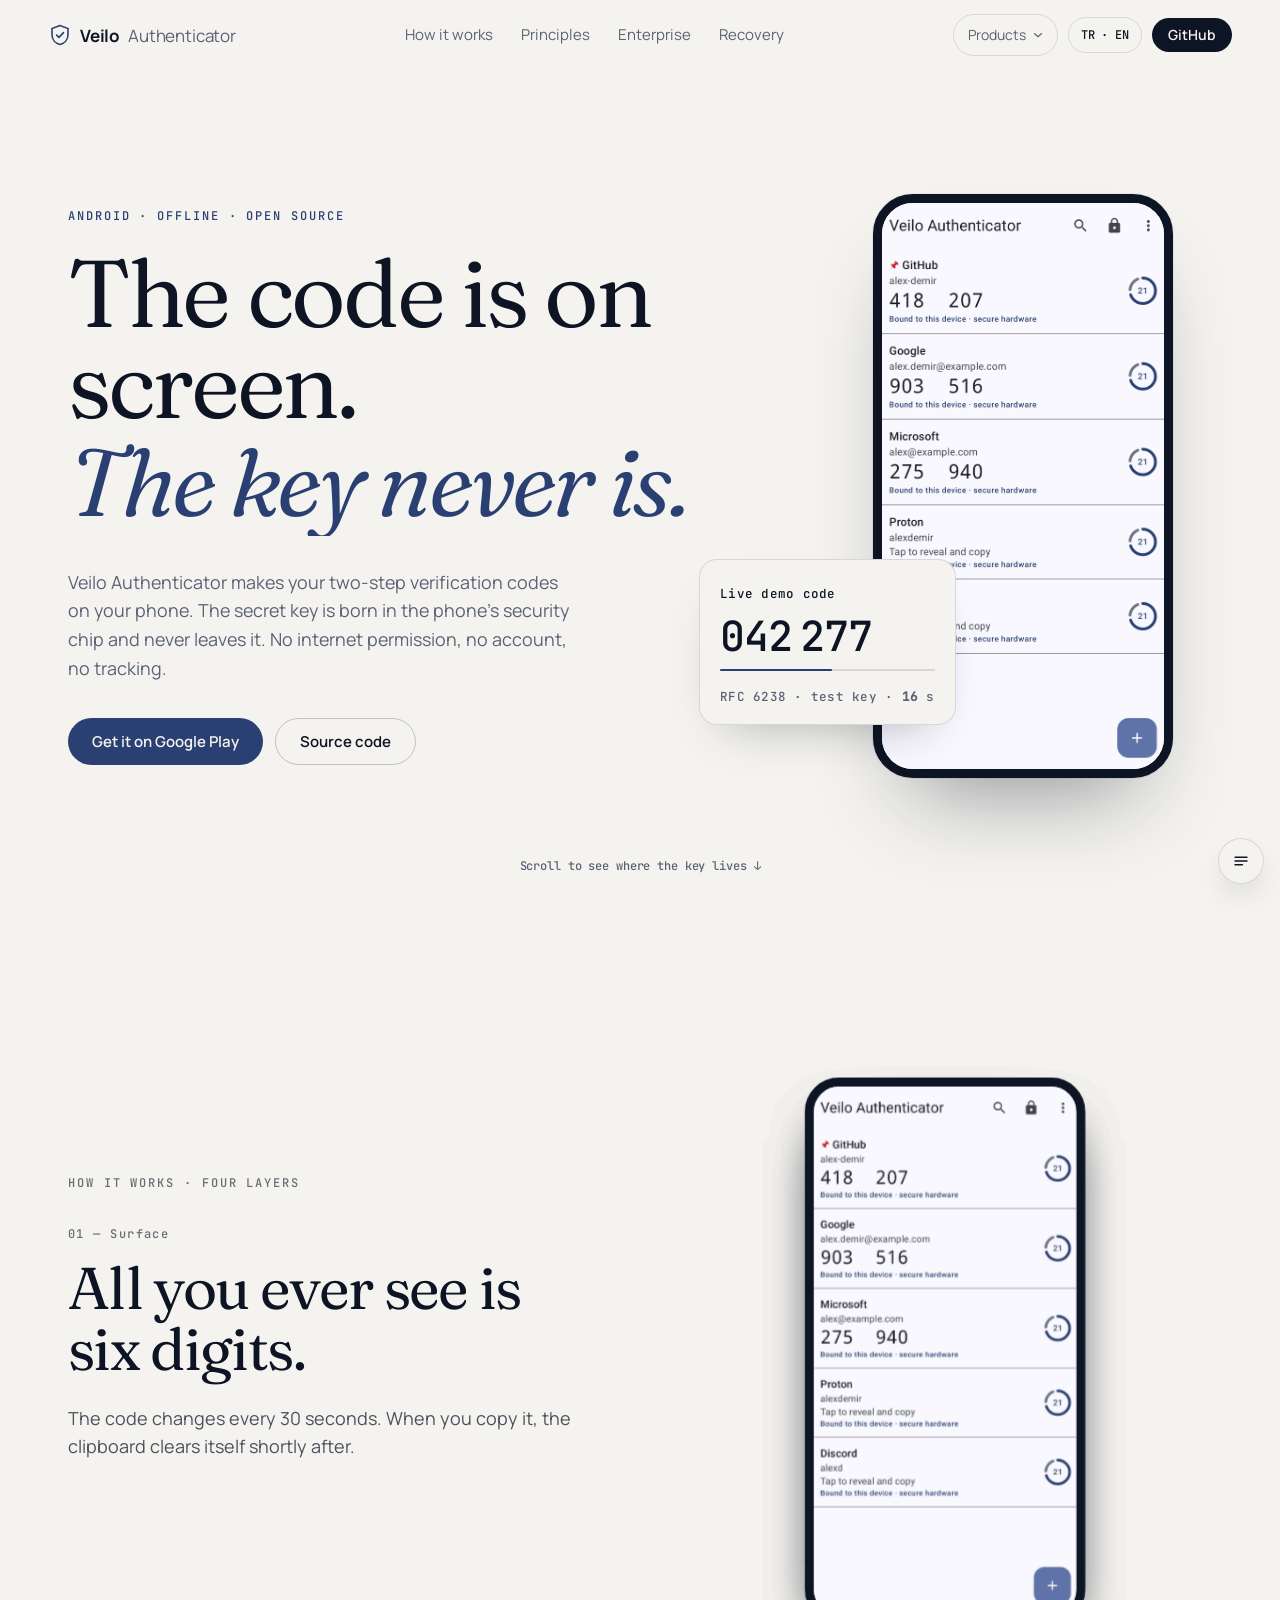
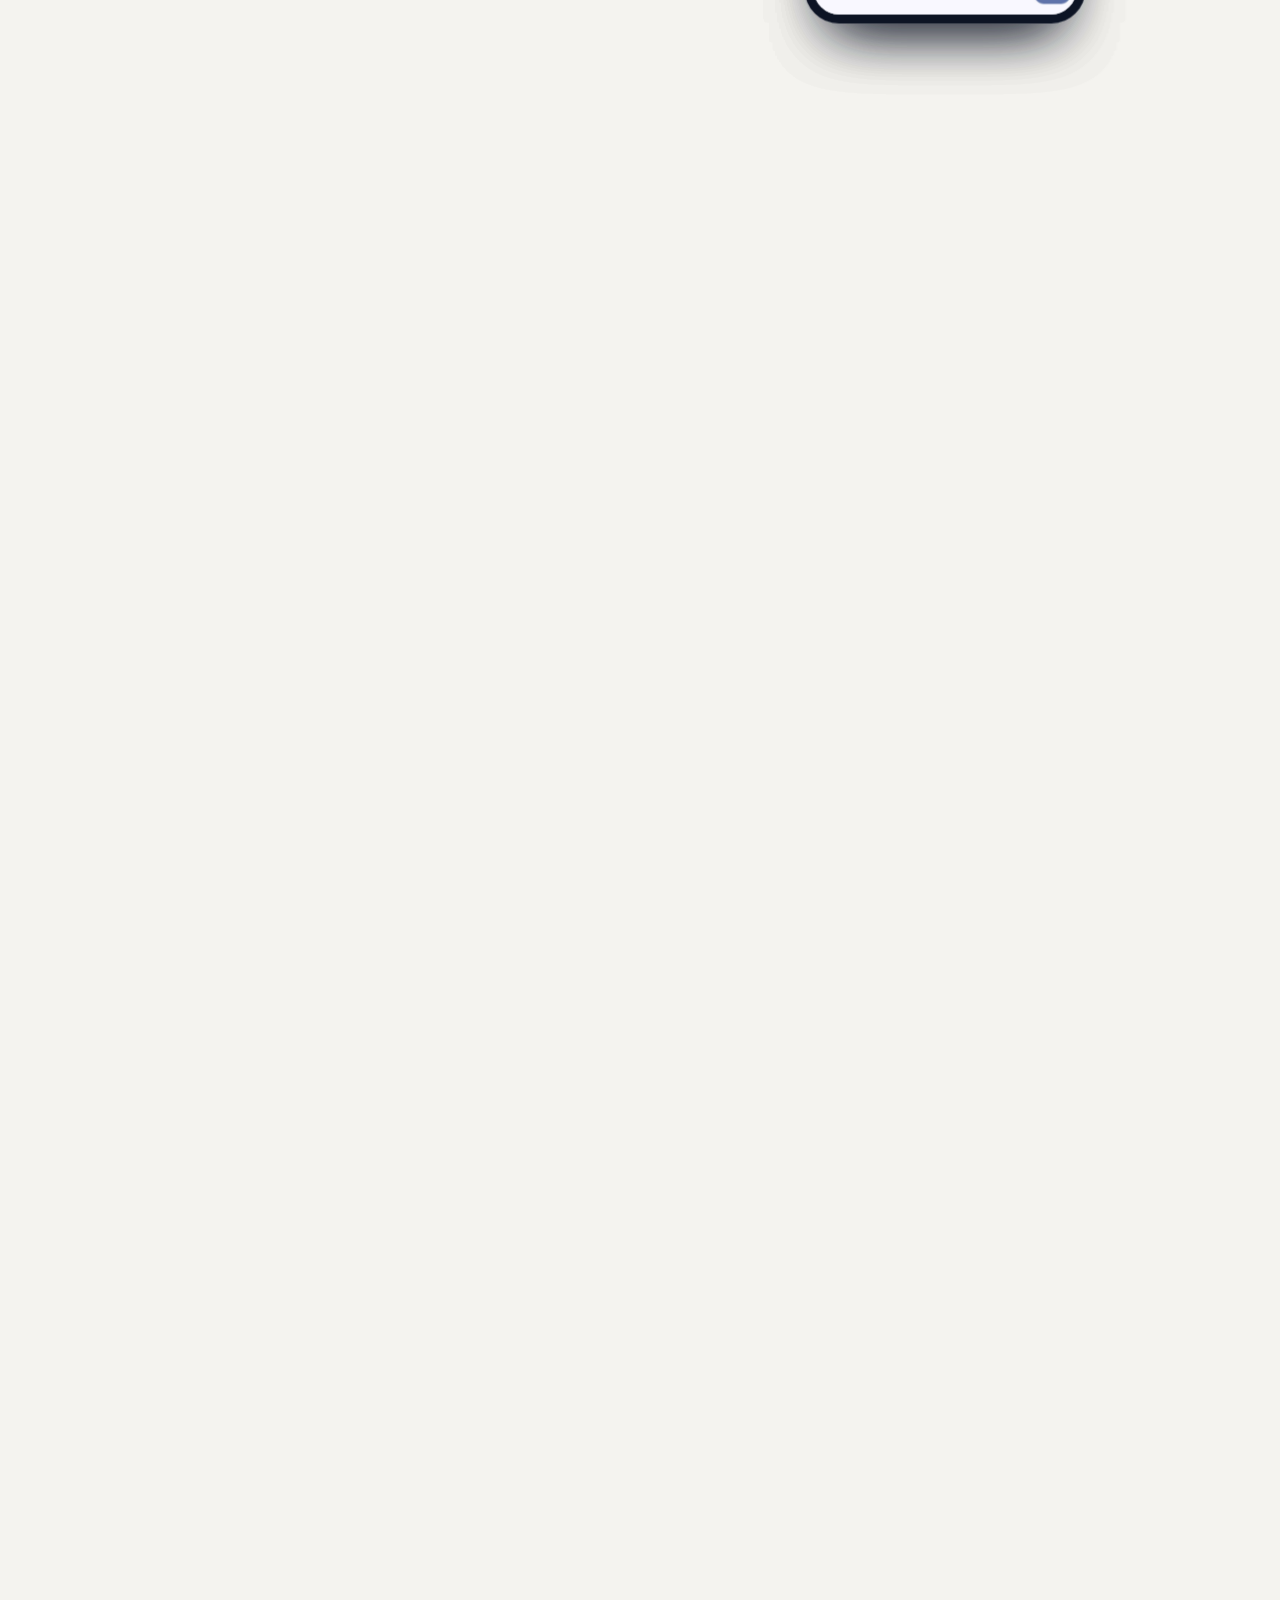
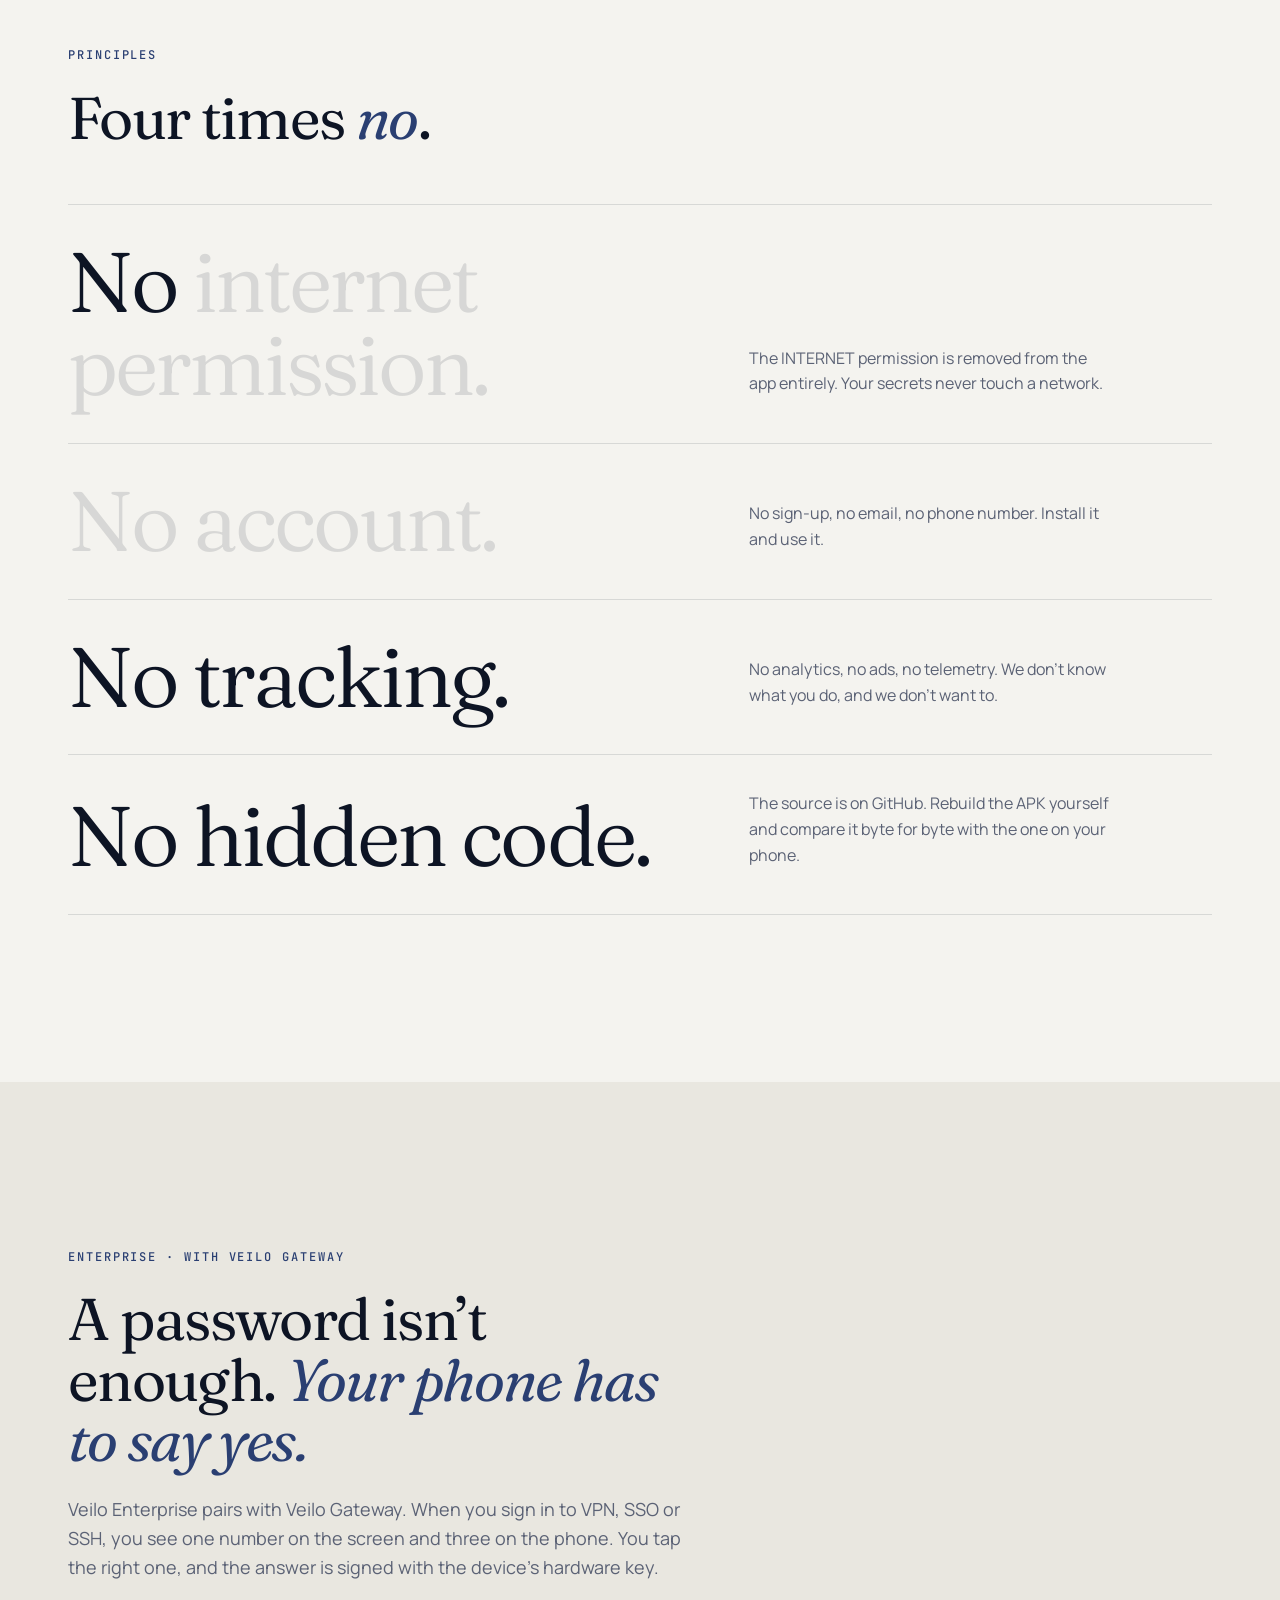
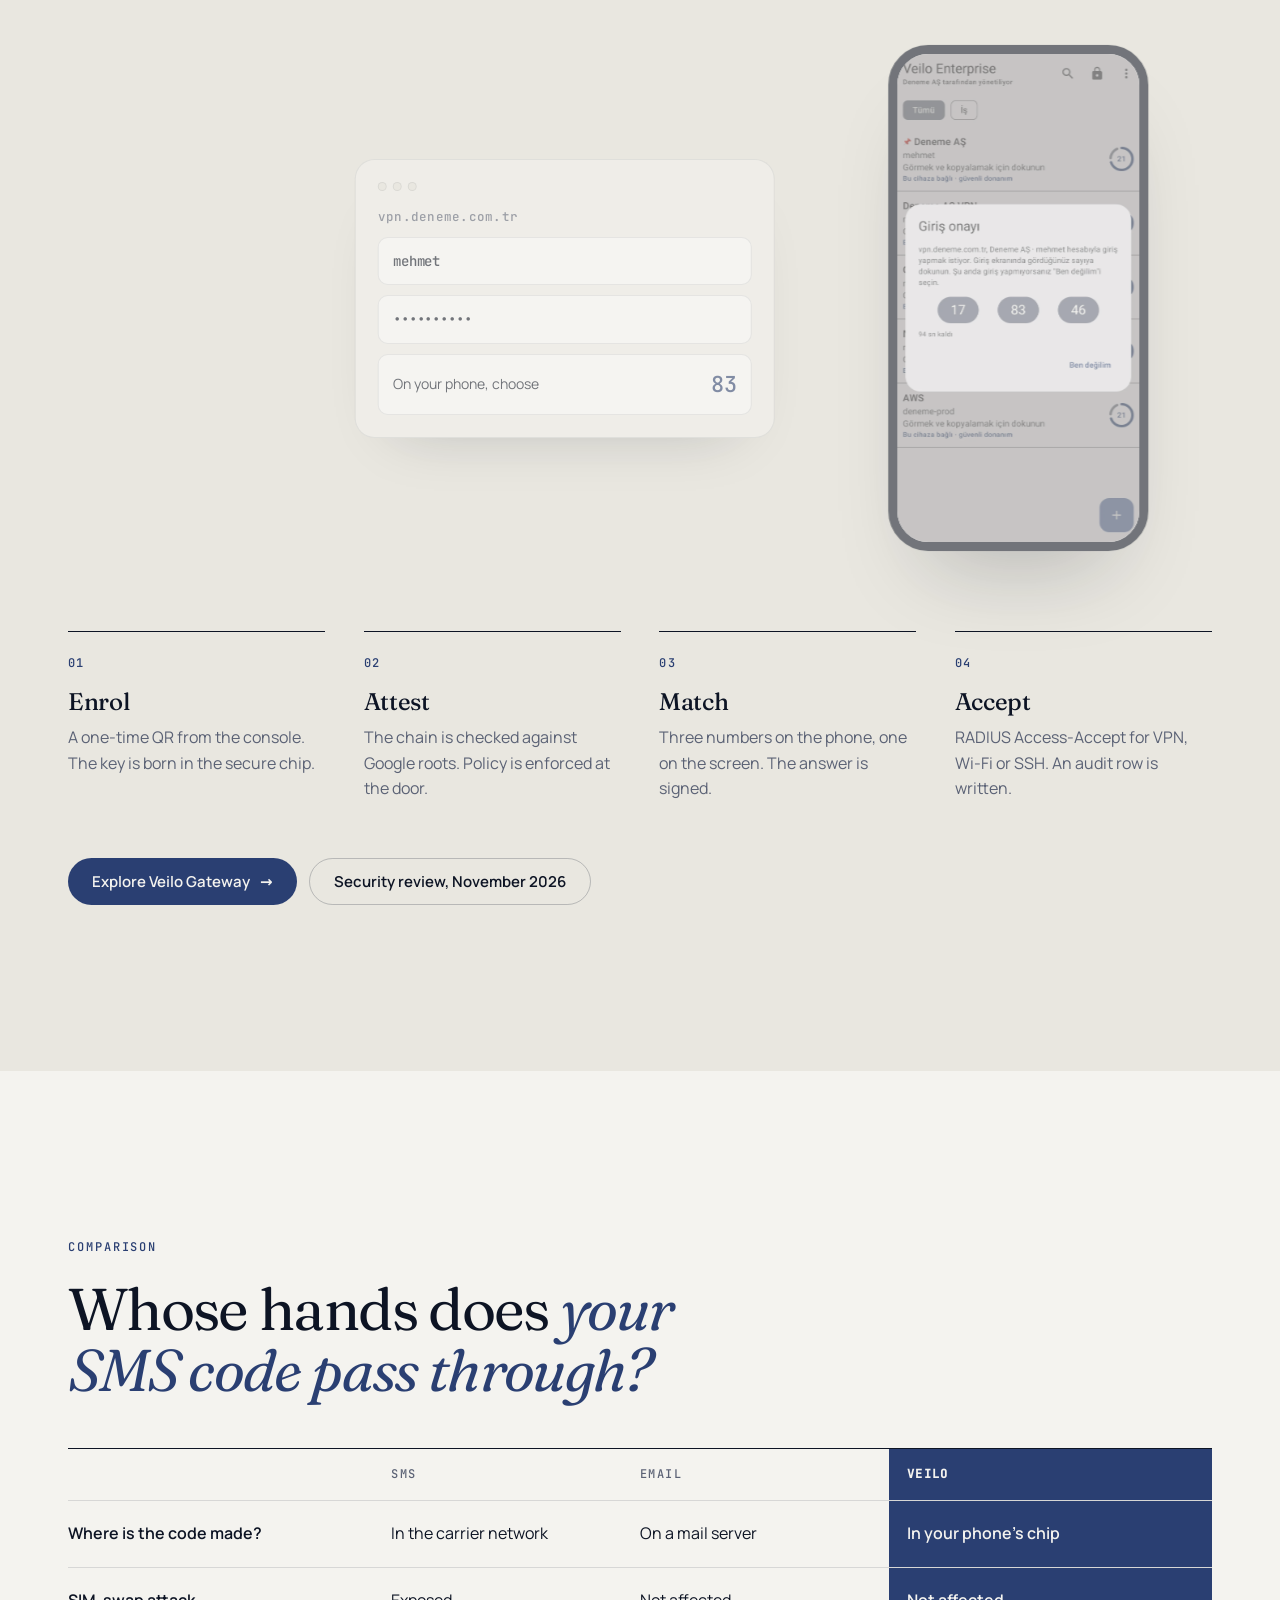
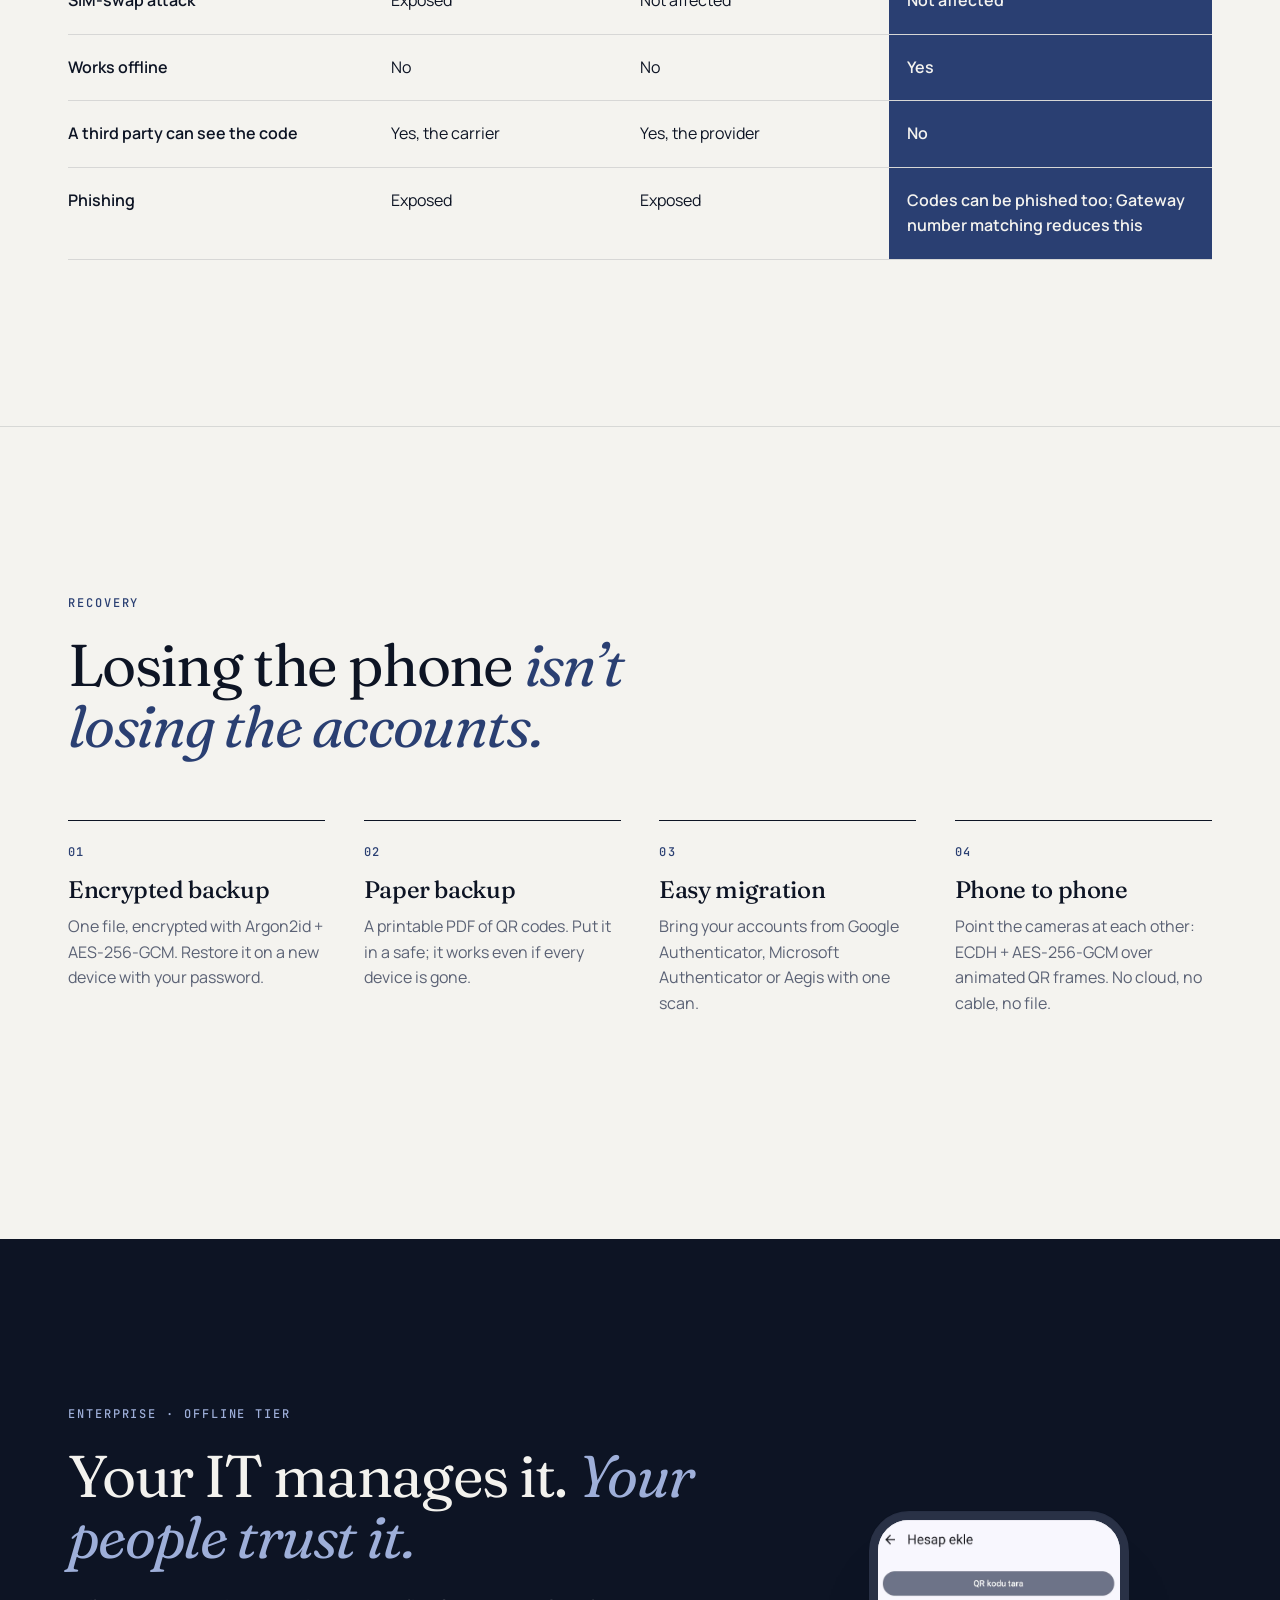
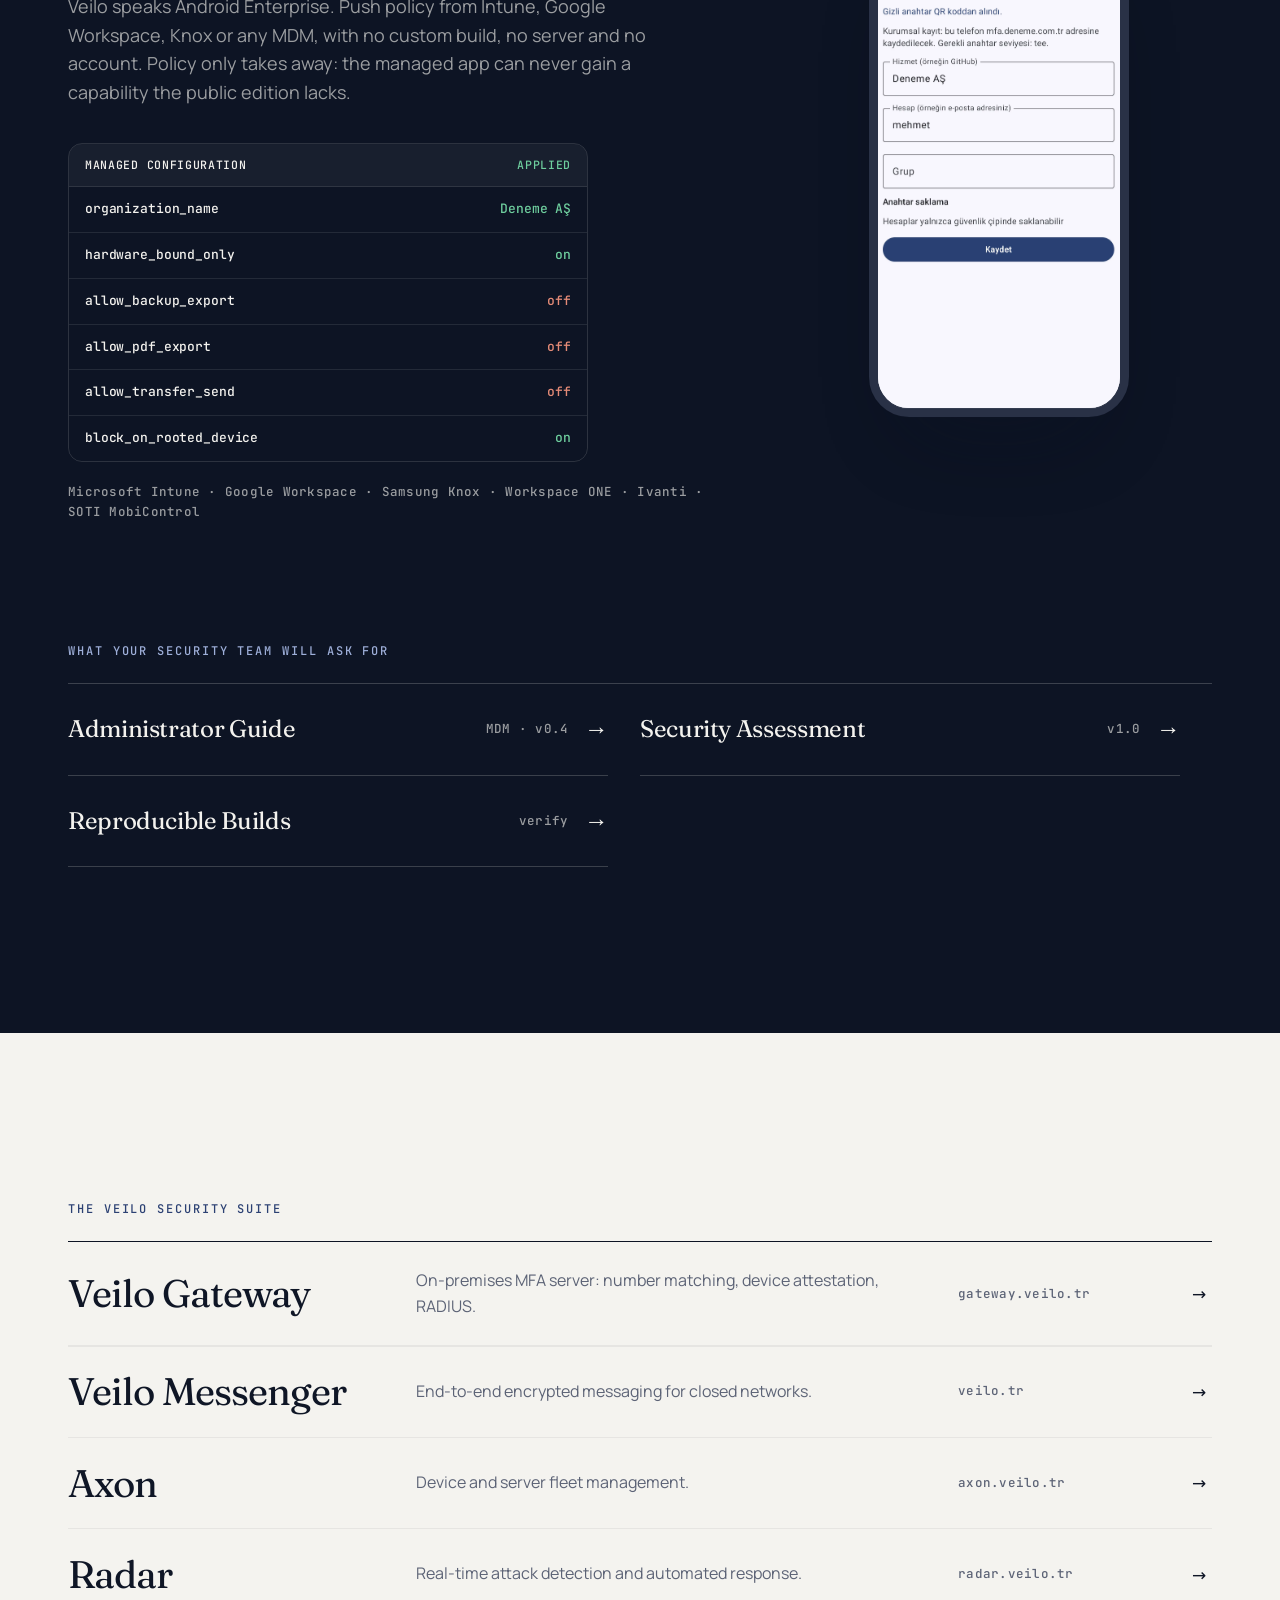
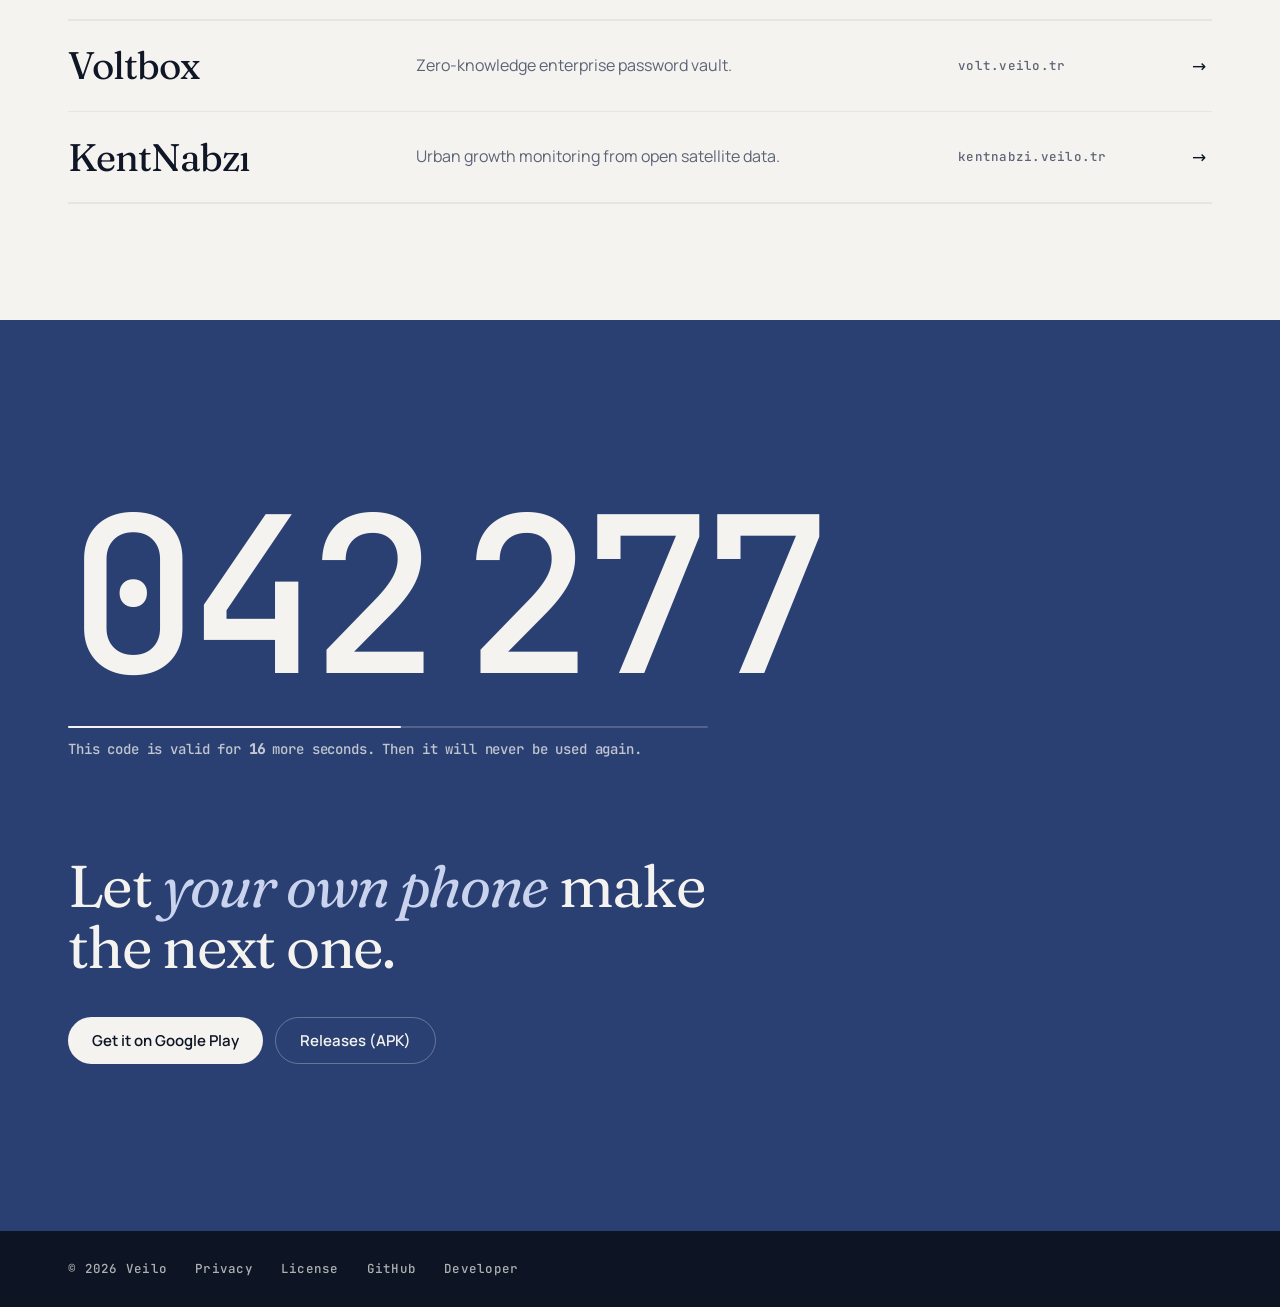
==== commit 5361726c: "Site: pusulaya sayfa ilerleme halkası (axon ile aynı) Co-Authored-By: Claude Opus 5.5 <noreply@anthr" ====
--- a/docs/index.html
+++ b/docs/index.html
@@ -21,7 +21,7 @@
 <link rel="preload" href="fonts/fraunces-latin-wght-normal.woff2" as="font" type="font/woff2" crossorigin>
 <link rel="preload" href="fonts/manrope-latin-wght-normal.woff2" as="font" type="font/woff2" crossorigin>
 <script>(function(h){h.classList.add('js');var l=null;try{l=localStorage.getItem('veilo-lang')}catch(e){}if(!l){l=(navigator.language||'').toLowerCase().indexOf('tr')===0?'tr':'en'}h.setAttribute('data-lang',l);h.lang=l;if(matchMedia('(prefers-reduced-motion: reduce)').matches)h.classList.add('rm')})(document.documentElement)</script>
-<link rel="stylesheet" href="style.css">
+<link rel="stylesheet" href="style.css?v=ring1">
 </head>
 <body>
 <a class="skip" href="#main"><span data-l="tr">İçeriğe geç</span><span data-l="en">Skip to content</span></a>
@@ -241,12 +241,12 @@
     <a href="#urunler"><span data-l="tr">Diğer ürünler</span><span data-l="en">Other products</span></a>
     <a href="#top"><span data-l="tr">Başa dön</span><span data-l="en">Back to top</span></a>
   </nav>
-  <button class="qn-btn" id="qn-btn" type="button" aria-expanded="false" aria-controls="qn-panel" aria-label="Sayfa içi gezinme / On-page navigation"><svg viewBox="0 0 24 24" aria-hidden="true"><path d="M4 7h16M4 12h16M4 17h10" fill="none" stroke="currentColor" stroke-width="1.8" stroke-linecap="round"/></svg></button>
+  <button class="qn-btn" id="qn-btn" type="button" aria-expanded="false" aria-controls="qn-panel" aria-label="Sayfa içi gezinme / On-page navigation"><svg class="qn-ring" viewBox="0 0 48 48" aria-hidden="true"><circle cx="24" cy="24" r="23" id="qn-ring"/></svg><svg class="ic" viewBox="0 0 24 24" aria-hidden="true"><path d="M4 7h16M4 12h16M4 17h10" fill="none" stroke="currentColor" stroke-width="1.8" stroke-linecap="round"/></svg></button>
 </div>
 
 <script src="js/gsap.min.js" defer></script>
 <script src="js/ScrollTrigger.min.js" defer></script>
 <script src="js/lenis.min.js" defer></script>
-<script src="app.js" defer></script>
+<script src="app.js?v=ring1" defer></script>
 </body>
 </html>
--- a/docs/style.css
+++ b/docs/style.css
@@ -191,19 +191,19 @@
 /* responsive */
 @media (max-width:980px){
   .links{display:none}
-  .hero-grid,.ent-grid{grid-template-columns:1fr}
+  .hero-grid,.ent-grid{grid-template-columns:minmax(0,1fr)}
   .hero-visual{margin-top:16px}
   .live{left:auto;right:-14%;bottom:-6%;min-width:220px}
   .gw-steps,.rec-list{grid-template-columns:repeat(2,1fr)}
-  .big-list li{grid-template-columns:1fr;gap:12px}
+  .big-list li{grid-template-columns:minmax(0,1fr);gap:12px}
   .prod-list a{grid-template-columns:1fr auto;gap:6px 16px}
   .prod-desc{grid-column:1/-1;grid-row:2}
   .prod-list .small{display:none}
-  .docs{grid-template-columns:1fr}
+  .docs{grid-template-columns:minmax(0,1fr)}
   .docs a{margin-right:0}
 }
 @media (max-width:820px){
-  .descent-grid{grid-template-columns:1fr}
+  .descent-grid{grid-template-columns:minmax(0,1fr)}
   html.js:not(.rm) .descent-grid{grid-template-rows:auto 1fr;align-content:center;gap:8px;padding-top:72px}
   html.js:not(.rm) .stack-wrap{order:-1;min-height:0;height:52svh}
   html.js:not(.rm) .stack{width:min(190px,44vw)}
@@ -212,7 +212,7 @@
   .step .h2{font-size:clamp(1.8rem,7vw,2.4rem)}
   .step p{font-size:16px}
   .stack-wrap{min-height:520px}
-  .match-visual{grid-template-columns:1fr;justify-items:center}
+  .match-visual{grid-template-columns:minmax(0,1fr);justify-items:center}
   .login{justify-self:center}
   .stamp{right:4%;bottom:4%}
   .tr{grid-template-columns:1fr 1fr 1fr;font-size:14px}
@@ -221,7 +221,7 @@
   .th>span:first-child{display:none}
 }
 @media (max-width:560px){
-  .gw-steps,.rec-list{grid-template-columns:1fr}
+  .gw-steps,.rec-list{grid-template-columns:minmax(0,1fr)}
   .live{position:relative;right:auto;bottom:auto;margin-top:-56px;margin-left:24px}
   .nav .btn{display:none}
 }
@@ -259,3 +259,12 @@
 .qn-panel a[aria-current]{color:var(--ink);background:var(--paper-2)}
 .qn-btn:hover{border-color:var(--ink)}
 .qn-btn:focus-visible{outline:2px solid var(--navy);outline-offset:2px}
+
+/* 2026-11-24 mobil: yatay taşma güvenliği (animasyon başlangıç durumları dahil) */
+main{overflow-x:clip}
+
+/* pusula ilerleme halkası (axon ile aynı) */
+.qn-btn{position:relative}
+.qn-btn svg.qn-ring{position:absolute;top:-1px;left:-1px;width:calc(100% + 2px);height:calc(100% + 2px);transform:rotate(-90deg);pointer-events:none}
+.qn-ring circle{fill:none;stroke:var(--signal);stroke-width:2;stroke-dasharray:144.5;stroke-dashoffset:144.5;transition:stroke-dashoffset .12s linear}
+@media (prefers-reduced-motion:reduce){.qn-ring circle{transition:none}}
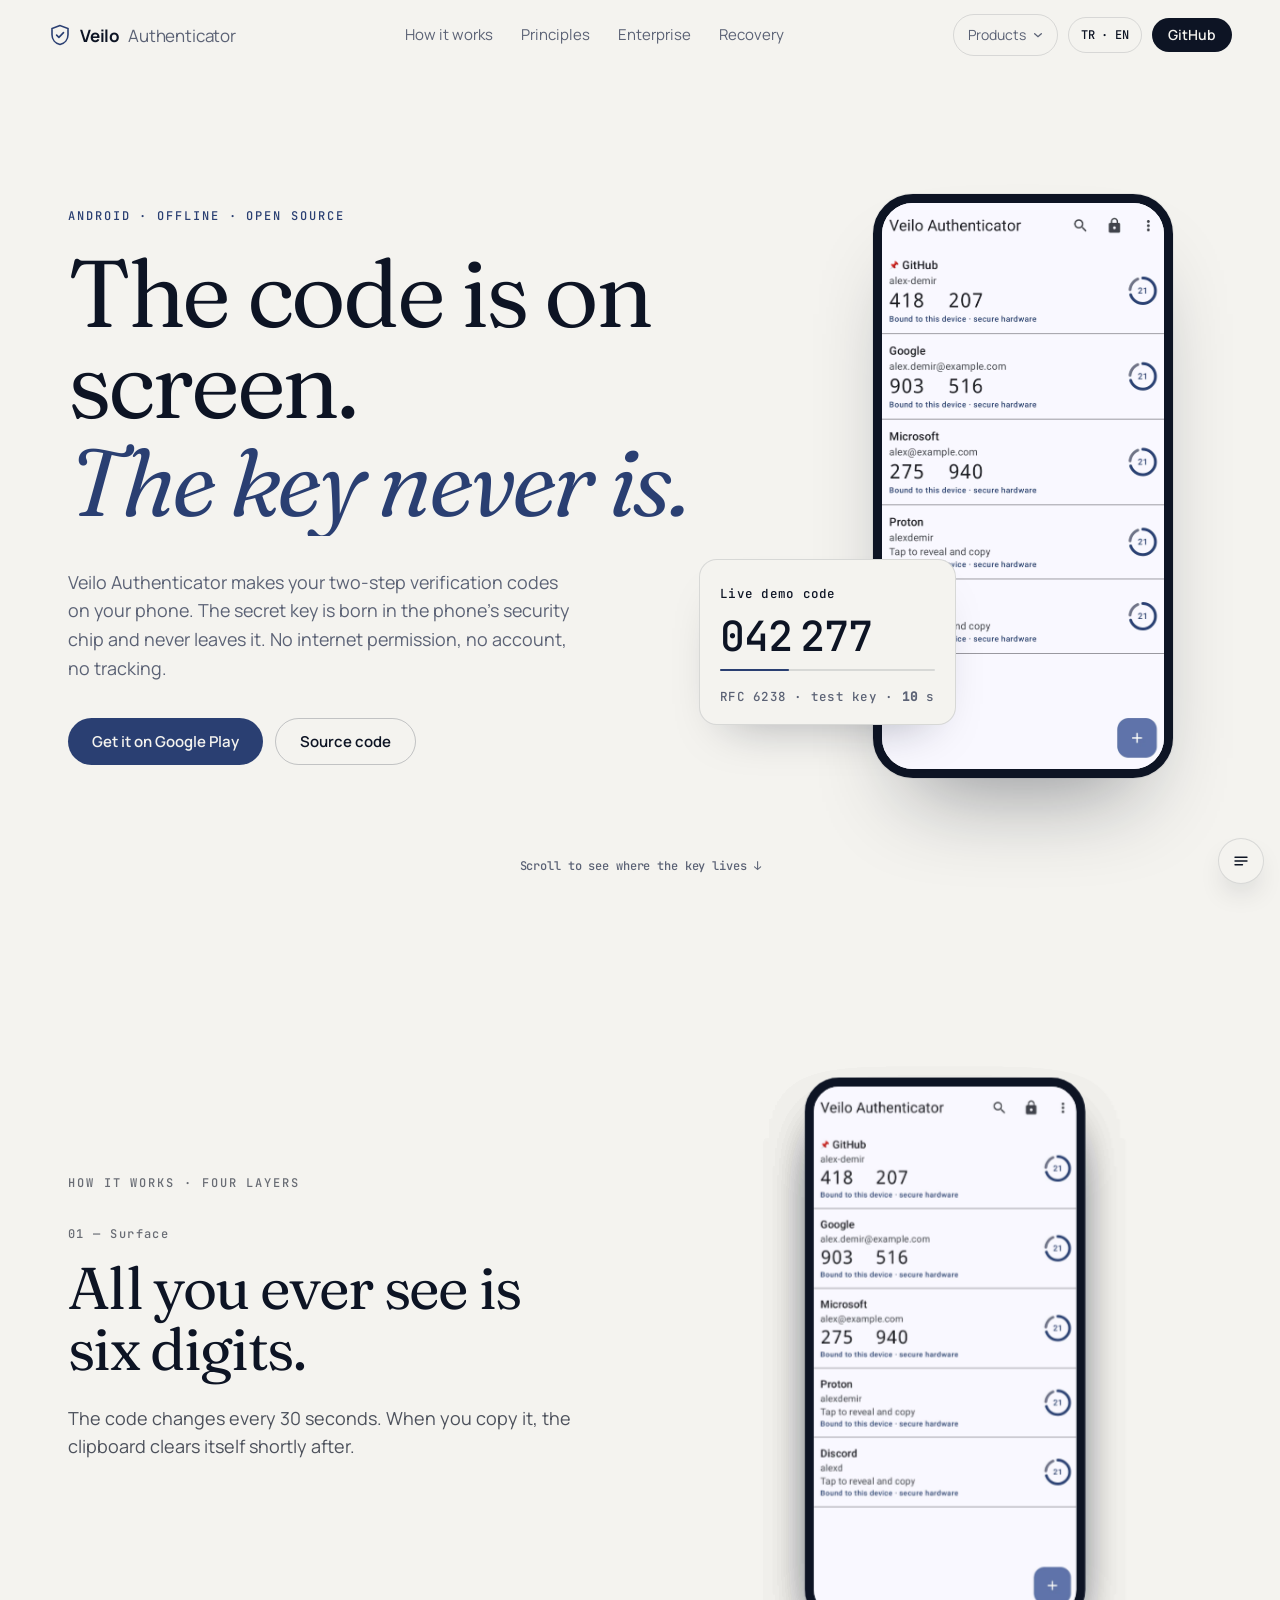
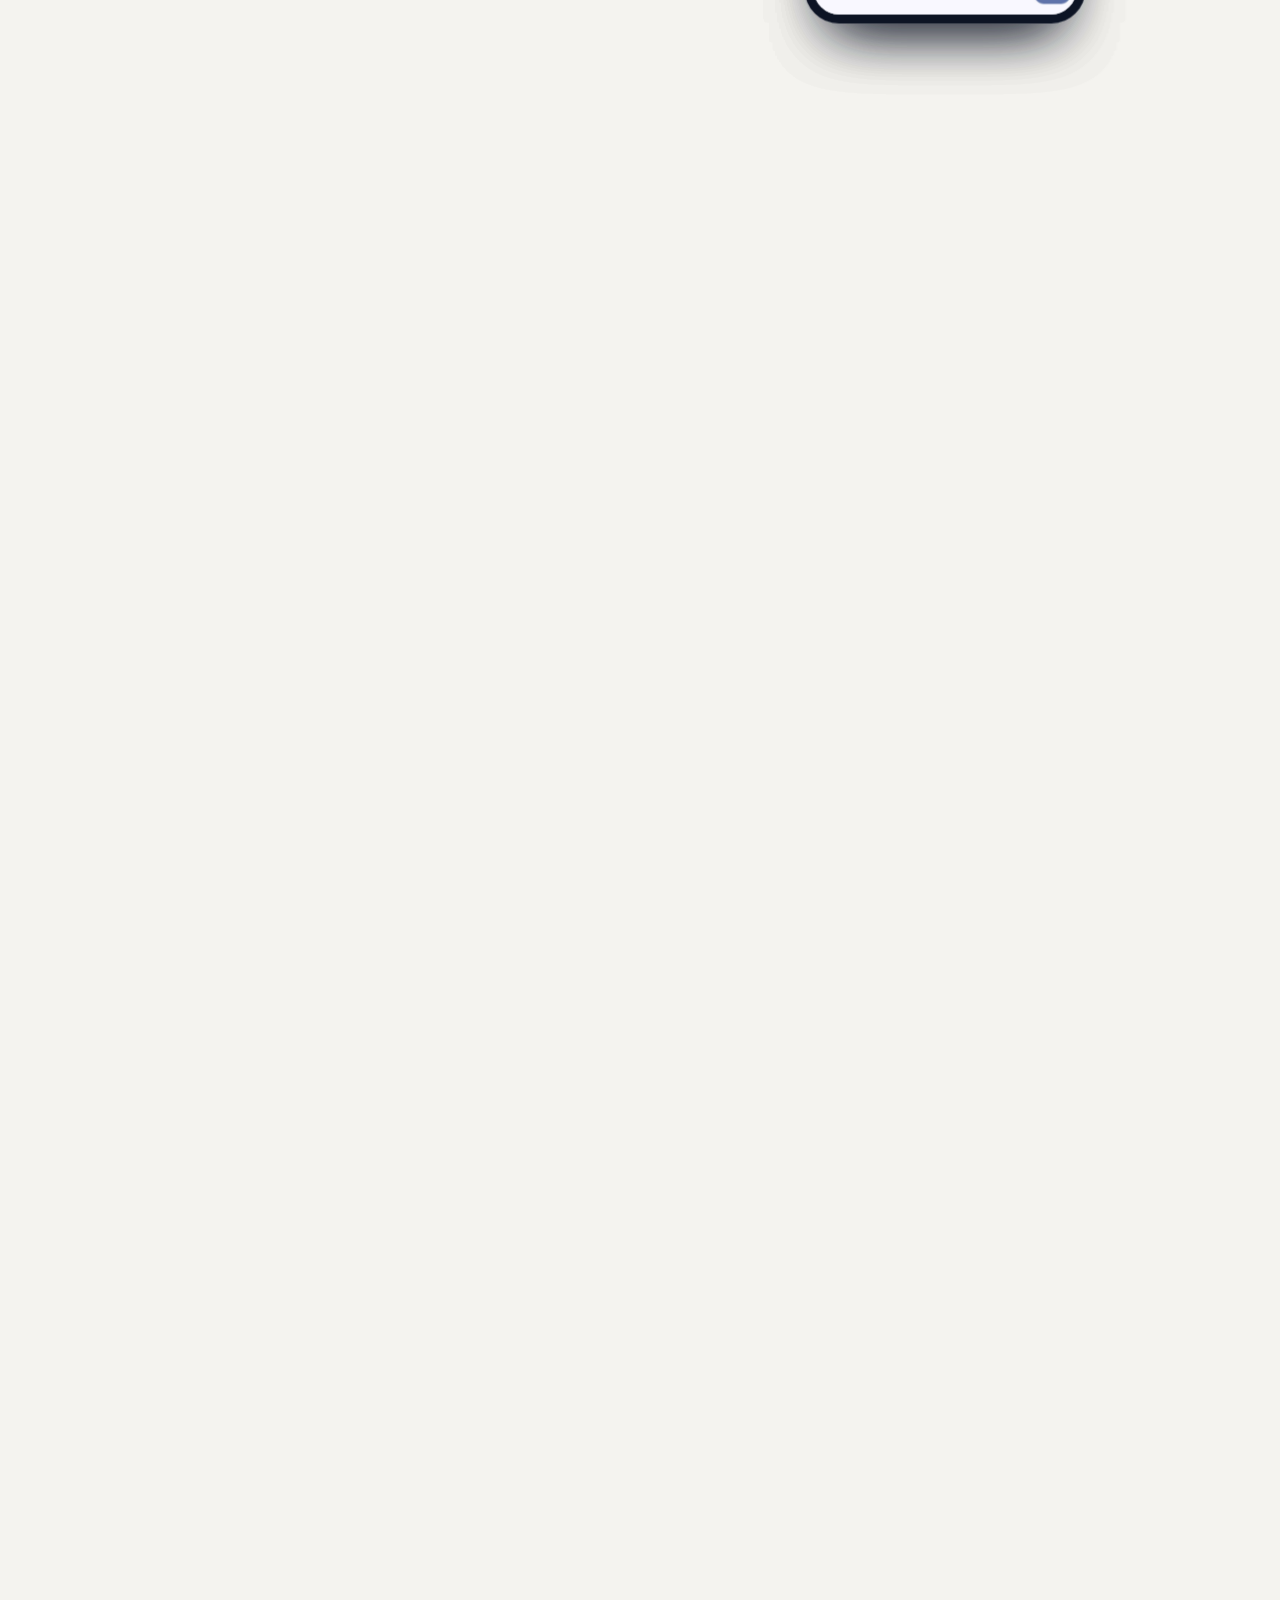
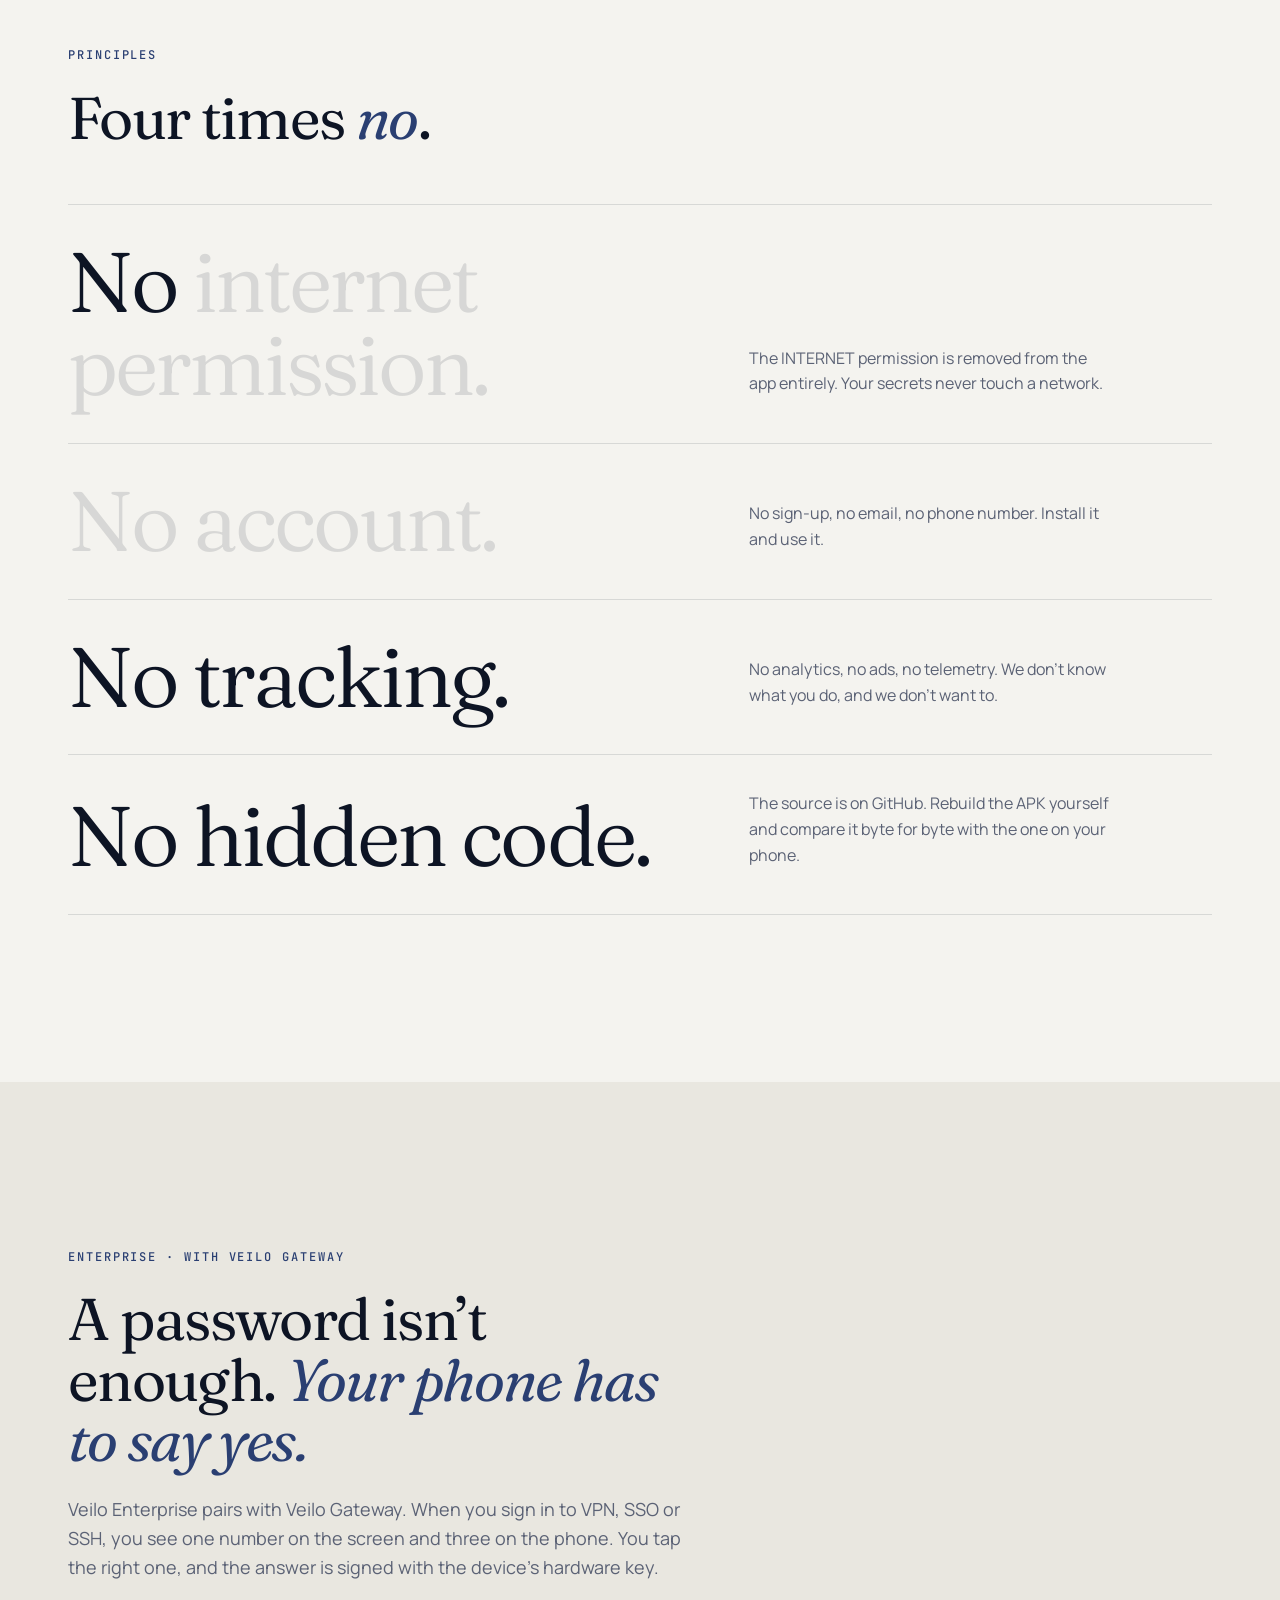
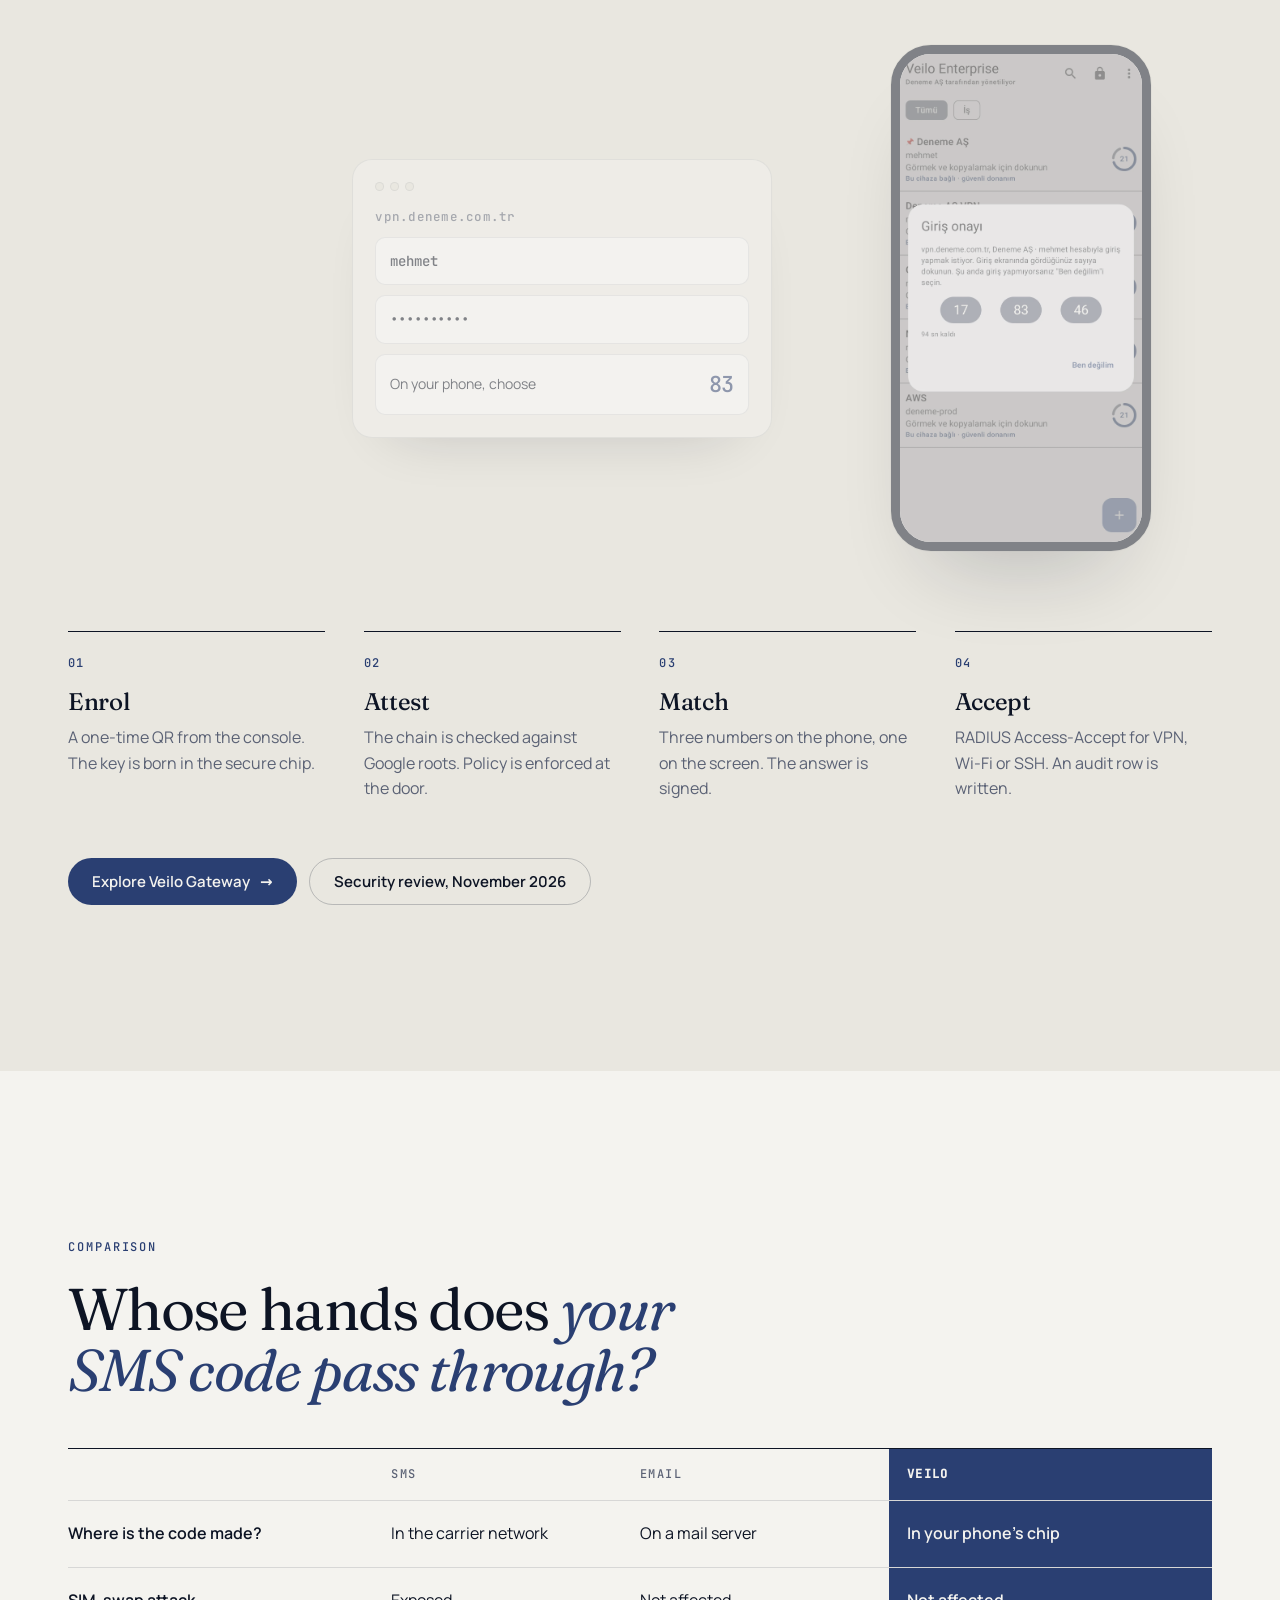
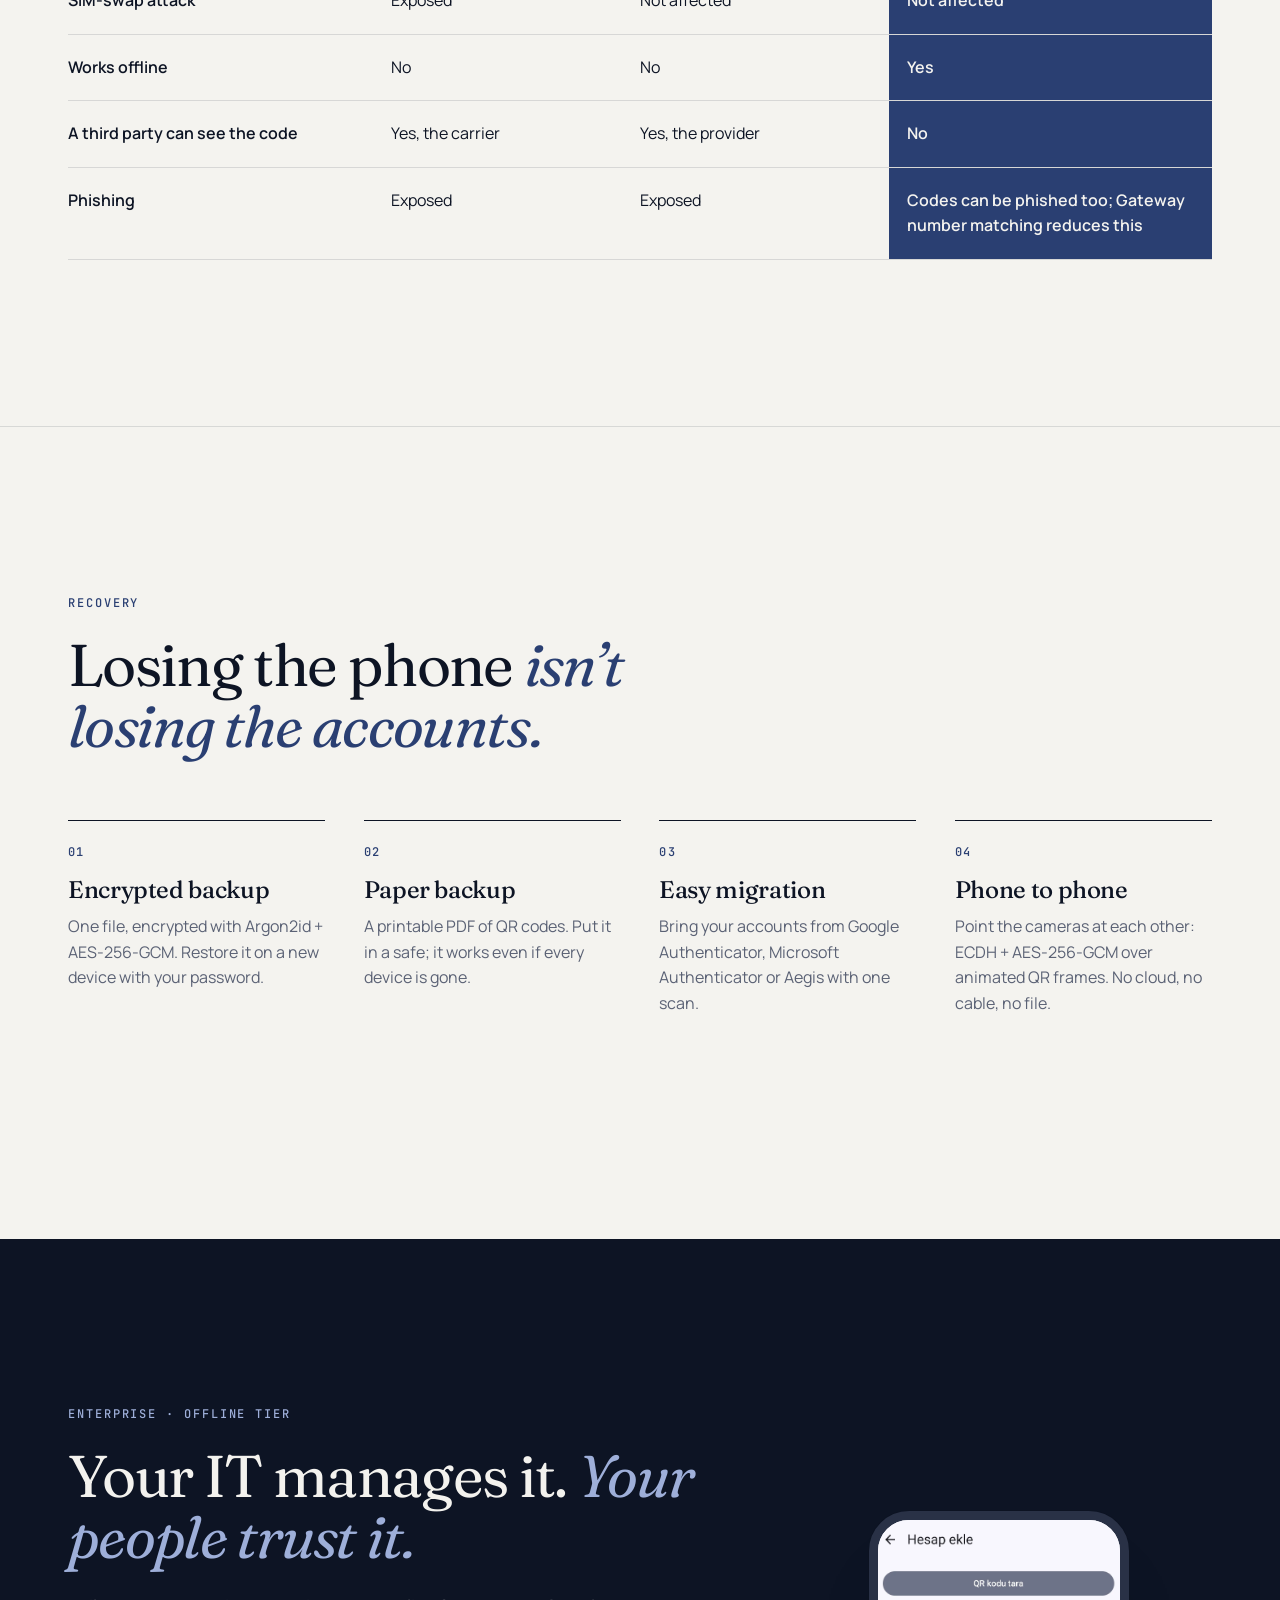
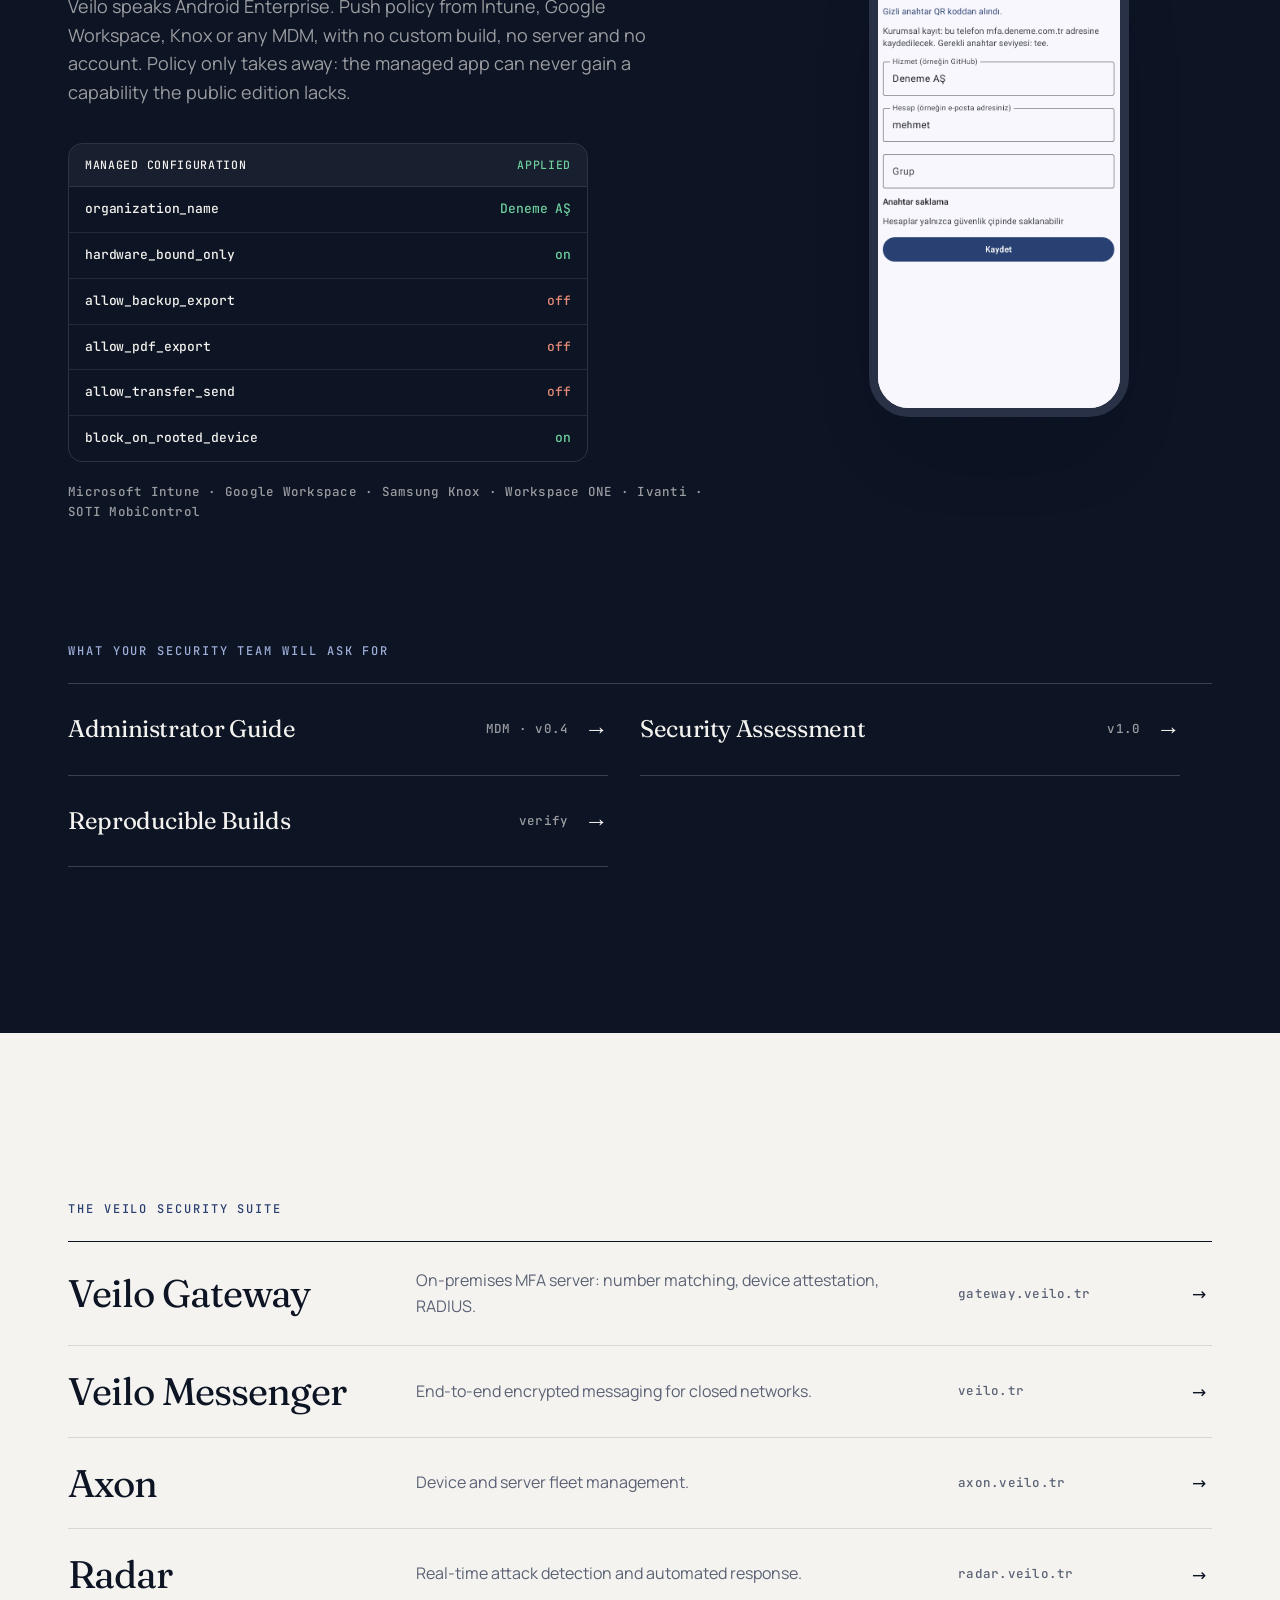
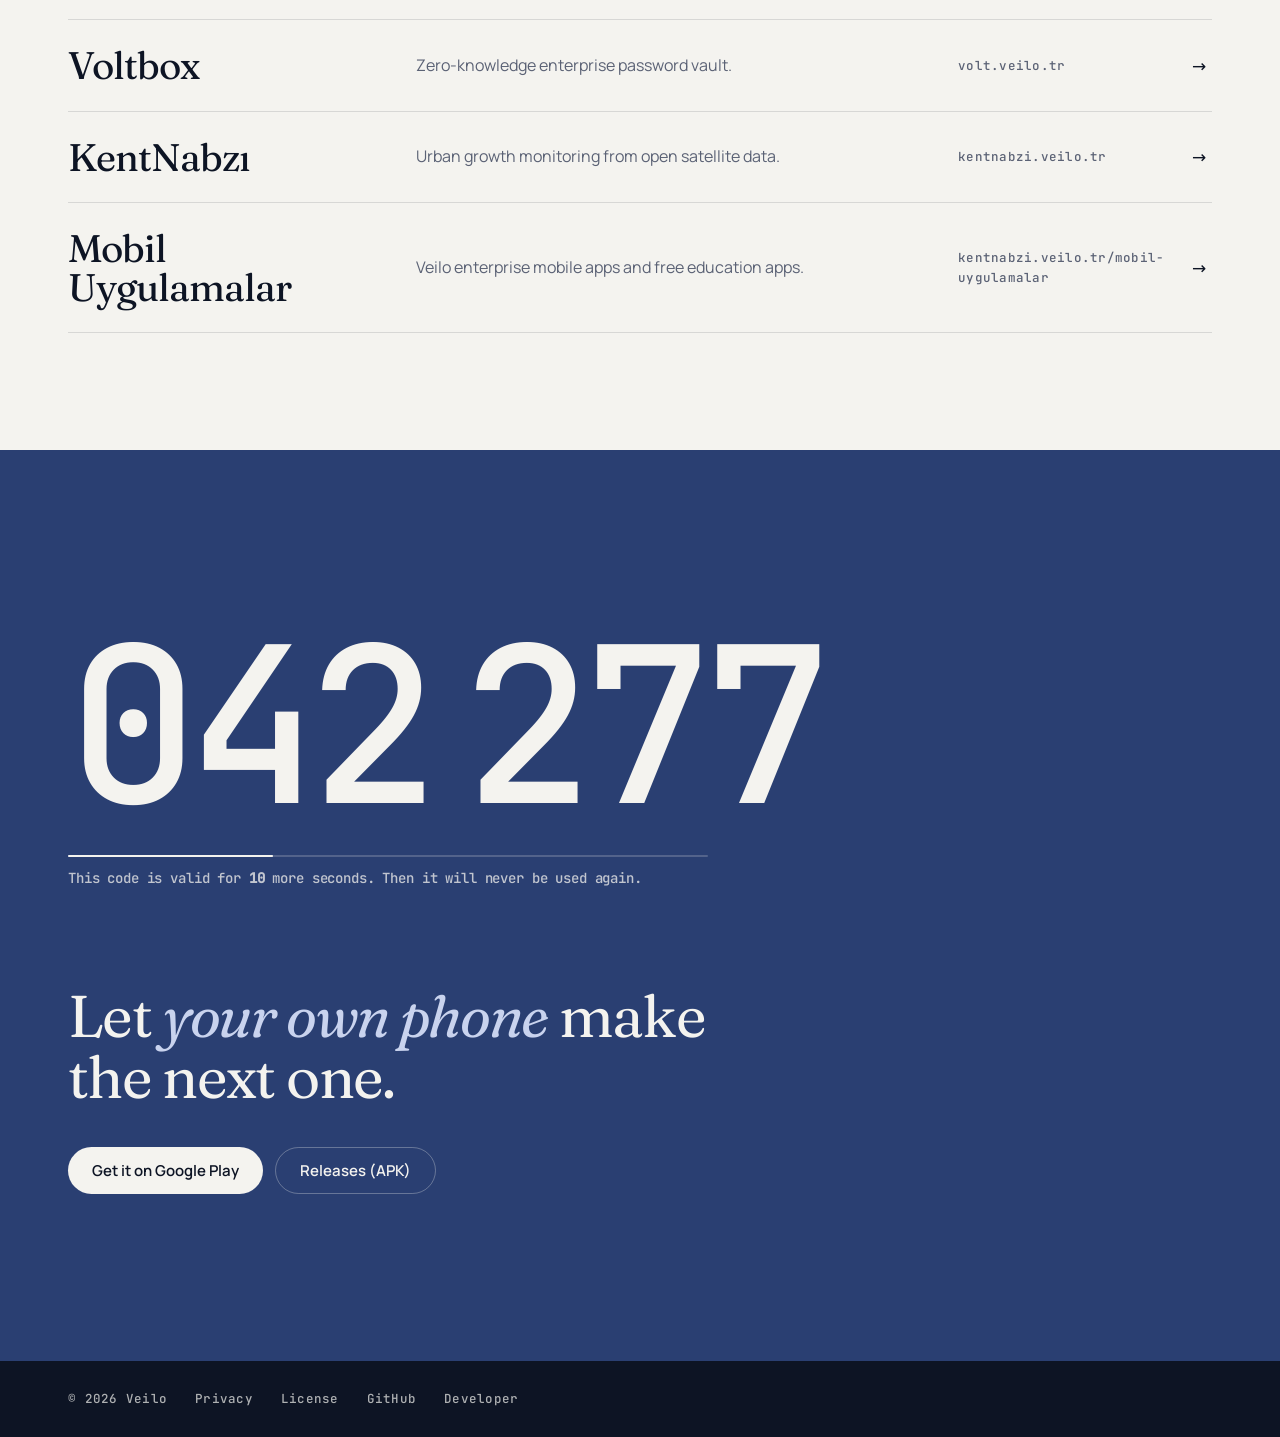
==== commit 36b820b3: "Site: Ürünler menüsü ve ürün listesine Mobil Uygulamalar bağlantısı Co-Authored-By: Claude Opus 5.5 " ====
--- a/docs/index.html
+++ b/docs/index.html
@@ -44,6 +44,7 @@
       <a href="https://radar.veilo.tr/"><b>Radar</b><small><span data-l="tr">Saldırı tespiti ve tepki</span><span data-l="en">Attack detection &amp; response</span></small></a>
       <a href="https://volt.veilo.tr/"><b>Voltbox</b><small><span data-l="tr">Kurumsal şifre kasası</span><span data-l="en">Enterprise password vault</span></small></a>
       <a href="https://kentnabzi.veilo.tr/"><b>KentNabzı</b><small><span data-l="tr">Uydu ile kentsel büyüme izleme</span><span data-l="en">Urban growth from satellite data</span></small></a>
+      <a href="https://kentnabzi.veilo.tr/mobil-uygulamalar/"><b>Mobil Uygulamalar</b><small><span data-l="tr">Veilo ve eğitim uygulamaları</span><span data-l="en">Veilo and education apps</span></small></a>
       </div>
     </details>
     <button class="lang mono" id="lang" type="button" aria-label="Dil / Language">TR · EN</button>
@@ -205,6 +206,7 @@
       <li data-reveal><a href="https://radar.veilo.tr/"><span class="prod-name">Radar</span><span class="prod-desc"><span data-l="tr">Gerçek zamanlı saldırı tespiti ve otomatik tepki.</span><span data-l="en">Real-time attack detection and automated response.</span></span><span class="mono small muted">radar.veilo.tr</span><span class="arr" aria-hidden="true">→</span></a></li>
       <li data-reveal><a href="https://volt.veilo.tr/"><span class="prod-name">Voltbox</span><span class="prod-desc"><span data-l="tr">Sıfır bilgi mimarili kurumsal şifre kasası.</span><span data-l="en">Zero-knowledge enterprise password vault.</span></span><span class="mono small muted">volt.veilo.tr</span><span class="arr" aria-hidden="true">→</span></a></li>
       <li data-reveal><a href="https://kentnabzi.veilo.tr/"><span class="prod-name">KentNabzı</span><span class="prod-desc"><span data-l="tr">Açık uydu verisinden kentsel büyüme izleme.</span><span data-l="en">Urban growth monitoring from open satellite data.</span></span><span class="mono small muted">kentnabzi.veilo.tr</span><span class="arr" aria-hidden="true">→</span></a></li>
+      <li data-reveal><a href="https://kentnabzi.veilo.tr/mobil-uygulamalar/"><span class="prod-name">Mobil Uygulamalar</span><span class="prod-desc"><span data-l="tr">Veilo kurumsal mobil uygulamaları ve ücretsiz eğitim uygulamaları.</span><span data-l="en">Veilo enterprise mobile apps and free education apps.</span></span><span class="mono small muted">kentnabzi.veilo.tr/mobil-uygulamalar</span><span class="arr" aria-hidden="true">→</span></a></li>
     </ul>
   </div>
 </section>
